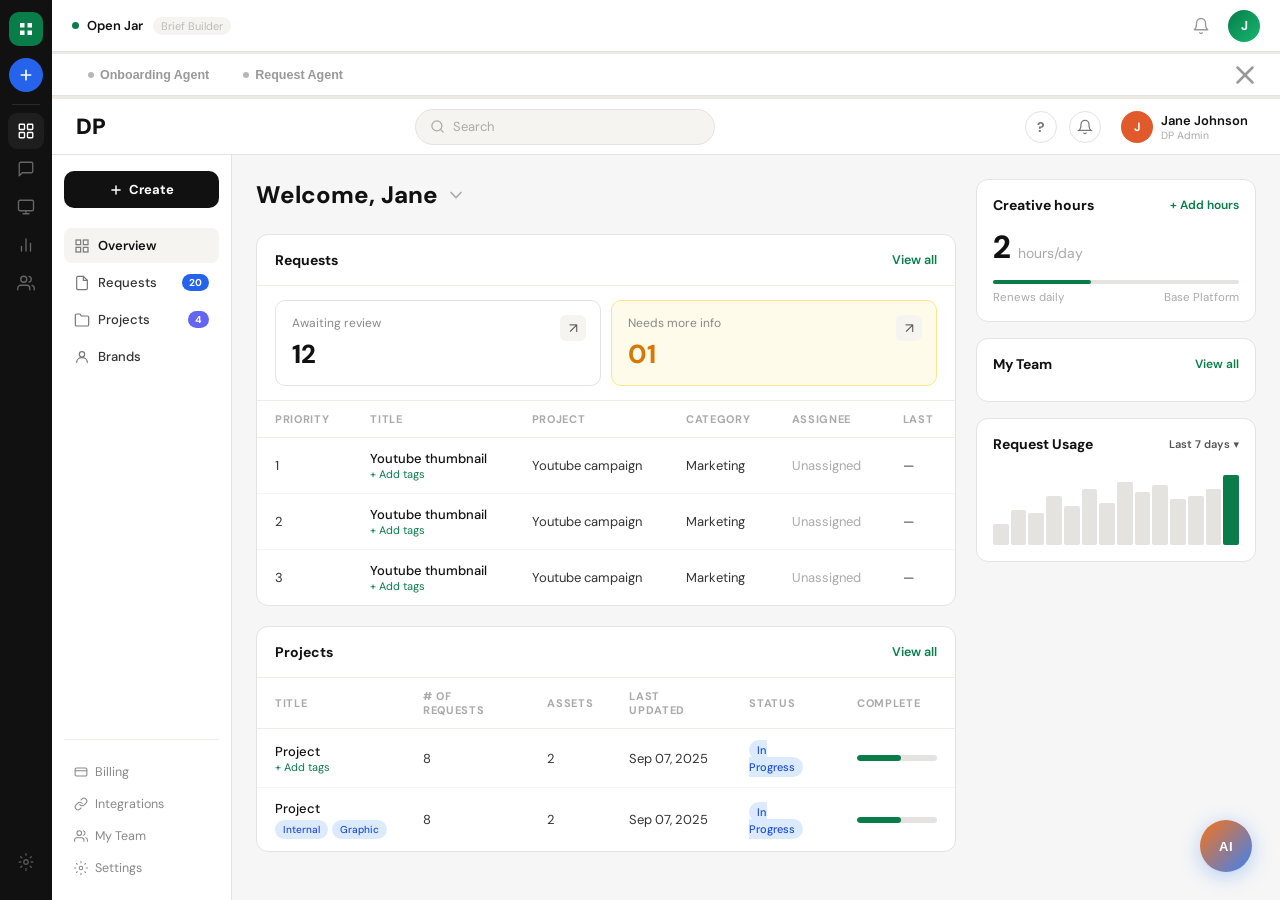
==== index.html @ 0cd96b62 "Initial commit — DP prototype" ====
<!DOCTYPE html>
<!--
  OPEN JAR — BRIEF BUILDER  v13
  MODULES (Ctrl+F "MODULE:"):
    DATA, STATE, SCREENS, WELCOME, CHAT, RECENTS, AI FLOW,
    ROLES, ASSETS, ASSET MODAL + ANNOTATION, REQUESTS, BRIEF, MODAL, UTILS
-->
<html lang="en">
<head>
<meta charset="UTF-8">
<meta name="viewport" content="width=device-width, initial-scale=1.0">
<title>Open Jar — Brief Builder</title>
<link rel="preconnect" href="https://fonts.googleapis.com">
<link href="https://fonts.googleapis.com/css2?family=DM+Sans:opsz,wght@9..40,300;9..40,400;9..40,500;9..40,600;9..40,700;9..40,800&display=swap" rel="stylesheet">
<style>
*,*::before,*::after{box-sizing:border-box;margin:0;padding:0}
html,body{height:100%;overflow:hidden;font-family:'DM Sans',system-ui,sans-serif;background:#F4F3F0}
.app{display:flex;height:100vh;width:100vw;overflow:hidden}

/* SIDENAV */
.sidenav{width:52px;min-width:52px;background:#111;display:flex;flex-direction:column;align-items:center;padding:12px 0;gap:2px;z-index:20;flex-shrink:0}
.sn-logo{width:34px;height:34px;background:#0A7C4A;border-radius:10px;display:flex;align-items:center;justify-content:center;margin-bottom:10px}
.sn-logo svg{width:18px;height:18px;fill:#fff}
.sn-div{width:28px;height:1px;background:#2A2A2A;margin:6px 0}
.sn-btn{width:36px;height:36px;border-radius:9px;display:flex;align-items:center;justify-content:center;cursor:pointer;color:#666;border:none;background:transparent;transition:all .15s}
.sn-btn:hover{background:#222;color:#999}.sn-btn.on{background:#1E1E1E;color:#fff}.sn-btn svg,.sn-set svg{width:18px;height:18px}
.sn-new{width:34px;height:34px;background:#2563EB;border-radius:50%;display:flex;align-items:center;justify-content:center;cursor:pointer;margin-bottom:4px;border:none}
.sn-new:hover{background:#1D4ED8}.sn-new svg{width:16px;height:16px;fill:#fff}
.sn-sp{flex:1}
.sn-set{width:36px;height:36px;border-radius:9px;display:flex;align-items:center;justify-content:center;cursor:pointer;color:#555;border:none;background:transparent;margin-bottom:8px;transition:all .15s}
.sn-set:hover{color:#999}

/* MAIN */
.main{flex:1;display:flex;flex-direction:column;overflow:hidden;min-width:0;height:100vh}
.topbar{height:52px;background:#fff;border-bottom:0.5px solid #E5E3DF;display:flex;align-items:center;justify-content:space-between;padding:0 20px;flex-shrink:0;z-index:15}
.tb-l{display:flex;align-items:center;gap:10px}
.tb-brand{font-size:13px;font-weight:600;color:#111;display:flex;align-items:center;gap:8px}
.tb-dot{width:7px;height:7px;background:#0A7C4A;border-radius:50%}
.tb-tag{font-size:11px;color:#BBB;padding:2px 8px;background:#F5F4F0;border-radius:9999px}
.tb-r{display:flex;align-items:center;gap:10px}
.tb-icon{width:34px;height:34px;border-radius:50%;display:flex;align-items:center;justify-content:center;cursor:pointer;color:#999;border:none;background:transparent;transition:all .15s}
.tb-icon:hover{background:#F5F4F0;color:#555}.tb-icon svg{width:18px;height:18px}
.tb-av{width:32px;height:32px;border-radius:50%;background:linear-gradient(135deg,#0A7C4A,#14B870);display:flex;align-items:center;justify-content:center;font-size:13px;font-weight:700;color:#fff;cursor:pointer}
.progress-bar{height:2px;background:#EDEAE4;flex-shrink:0}
.progress-fill{height:100%;background:#0A7C4A;width:0%;transition:width .5s ease}
.content{flex:1;display:flex;overflow:hidden;position:relative}
.content.mode-welcome .s-welcome{display:flex}.content.mode-welcome .s-chat{display:none}
.content.mode-chat .s-welcome{display:none}.content.mode-chat .s-chat{display:flex;flex:1}

/* WELCOME */
.s-welcome{position:absolute;inset:0;background:#F4F3F0;display:flex;flex-direction:column;align-items:center;justify-content:center;padding:32px;z-index:10;gap:14px}
.w-hero{display:flex;align-items:flex-start;gap:40px;max-width:720px;width:100%}
.w-copy{flex:1;padding-top:4px}
.w-title{font-size:36px;font-weight:800;color:#111;letter-spacing:-.6px;line-height:1.1;margin-bottom:8px}
.w-sub{font-size:14px;color:#999;margin-bottom:18px}
.w-prompt{background:#fff;border:0.5px solid #E5E3DF;border-radius:14px;padding:16px 18px;font-size:13.5px;color:#555;line-height:1.65;box-shadow:0 1px 6px rgba(0,0,0,.06)}
.mascot{width:150px;height:150px;border-radius:24px;background:linear-gradient(145deg,#0A7C4A,#14B870);display:flex;align-items:center;justify-content:center;font-size:72px;box-shadow:0 12px 32px rgba(10,124,74,.22);position:relative;overflow:hidden;flex-shrink:0}
.mascot::after{content:'DP EXPRESS';position:absolute;bottom:10px;left:50%;transform:translateX(-50%);font-size:7.5px;font-weight:800;letter-spacing:.08em;color:rgba(255,255,255,.6);white-space:nowrap}
/* Type popup */
.type-popup{background:#fff;border-radius:18px;box-shadow:0 8px 40px rgba(0,0,0,.12);padding:20px 22px 16px;max-width:700px;width:100%;animation:popUp .3s cubic-bezier(.34,1.56,.64,1)}
.tp-hd{display:flex;align-items:center;margin-bottom:18px;gap:7px;font-size:12.5px;font-weight:500;color:#999}
.tp-hd svg{width:14px;height:14px}
.type-grid{display:grid;grid-template-columns:repeat(4,1fr);gap:14px;margin-bottom:16px}
.type-tile{display:flex;flex-direction:column;align-items:center;gap:8px;cursor:pointer;transition:transform .15s}
.type-tile:hover{transform:translateY(-2px)}.type-tile:hover .tile{border-color:#0A7C4A;box-shadow:0 4px 16px rgba(10,124,74,.15)}
.tile{width:100%;aspect-ratio:1;border-radius:14px;border:1.5px solid #E5E3DF;display:flex;align-items:center;justify-content:center;font-size:28px;background:#F8F7F4;transition:all .15s}
.tile.c{border-color:transparent}.ts{background:linear-gradient(135deg,#6366F1,#8B5CF6)}.tl{background:linear-gradient(135deg,#0A7C4A,#14B870)}.te{background:linear-gradient(135deg,#F59E0B,#EF4444)}.tm{background:#F0EDE8}
.tile-lbl{font-size:12px;font-weight:500;color:#555;text-align:center}
.tp-ft{display:flex;align-items:center;gap:8px;padding-top:4px;border-top:0.5px solid #F0EDE8}
.tp-ft-i{display:flex;align-items:center;gap:6px;font-size:12px;color:#AAA}.tp-ft-i svg{width:14px;height:14px}
.view-all-btn{margin-left:auto;padding:6px 14px;border:0.5px solid #D5D2CC;border-radius:9999px;background:transparent;color:#666;font-size:11.5px;font-weight:500;cursor:pointer;font-family:inherit;transition:all .12s}
.view-all-btn:hover{border-color:#0A7C4A;color:#0A7C4A;background:#EBF5EE}
/* Welcome input bar */
.w-input-bar{max-width:700px;width:100%;background:#fff;border-radius:16px;box-shadow:0 2px 16px rgba(0,0,0,.08),0 0 0 0.5px rgba(0,0,0,.06);padding:12px 14px 10px;animation:popUp .35s .1s both cubic-bezier(.34,1.56,.64,1)}
.w-input-ta{width:100%;border:none;outline:none;font-family:inherit;font-size:14px;color:#111;background:transparent;resize:none;line-height:1.5;min-height:32px;max-height:80px;overflow-y:auto}
.w-input-ta::placeholder{color:#BBB}
.w-input-row{display:flex;align-items:center;gap:8px;margin-top:8px;padding-top:8px;border-top:0.5px solid #F0EDE8}
.w-plus{width:28px;height:28px;border-radius:50%;border:none;background:#F0EDE8;color:#777;font-size:18px;cursor:pointer;display:flex;align-items:center;justify-content:center;transition:background .12s;flex-shrink:0;line-height:1}
.w-plus:hover{background:#E2DFD9}
.w-brand{margin-left:auto;display:flex;align-items:center;gap:4px;padding:4px 10px;border:0.5px solid #E5E3DF;border-radius:9999px;font-size:12px;color:#666;cursor:pointer;transition:all .12s}
.w-brand:hover{border-color:#999;color:#333}.w-brand svg{width:10px;height:10px}
.w-voice{width:28px;height:28px;border-radius:50%;border:none;background:#F0EDE8;color:#888;cursor:pointer;display:flex;align-items:center;justify-content:center;transition:background .12s;flex-shrink:0}
.w-voice:hover{background:#E2DFD9}.w-voice svg{width:14px;height:14px}
.w-send{width:32px;height:32px;border-radius:50%;border:none;background:#111;color:#fff;cursor:pointer;display:flex;align-items:center;justify-content:center;transition:all .15s;flex-shrink:0}
.w-send:hover{background:#333}.w-send.off{background:#D5D2CC;cursor:not-allowed}.w-send svg{width:14px;height:14px;fill:#fff}

/* CHAT SCREEN */
.s-chat{flex:1;display:none;overflow:hidden}
.chat-pane{flex:1;display:flex;flex-direction:column;background:#fff;overflow:hidden;min-width:0;border-right:0.5px solid #E5E3DF}
.msgs{flex:1;overflow-y:auto;padding:18px 20px;display:flex;flex-direction:column;gap:10px}
.msgs::-webkit-scrollbar{width:4px}.msgs::-webkit-scrollbar-thumb{background:#E5E3DF;border-radius:2px}
.chat-ft{border-top:0.5px solid #E5E3DF;padding:11px 16px;display:flex;flex-direction:column;gap:7px;flex-shrink:0;background:#FAFAF8}
.ci-wrap{display:flex;align-items:flex-end;gap:9px}
.ci{flex:1;background:#F5F4F0;border:0.5px solid #E5E3DF;border-radius:12px;padding:10px 14px;font-size:13px;color:#111;min-height:42px;max-height:100px;line-height:1.5;font-family:inherit;resize:none;outline:none;transition:all .15s;overflow-y:auto}
.ci::placeholder{color:#AAA}.ci:focus{background:#fff;border-color:#C8C5BF}.ci.off{pointer-events:none;opacity:.5}
.send-btn{width:38px;height:38px;border-radius:50%;border:none;background:#111;display:flex;align-items:center;justify-content:center;cursor:pointer;flex-shrink:0;transition:all .15s;align-self:flex-end}
.send-btn:hover{background:#333}.send-btn.off{background:#D0CCC7;cursor:not-allowed}.send-btn svg{width:15px;height:15px;fill:#fff}
.chat-hint{font-size:11px;color:#C0BDB8;padding:0 2px}

/* BUBBLES */
.msg{display:flex;align-items:flex-end;gap:9px;max-width:90%;animation:fadeUp .2s ease;flex-shrink:0}
.msg.ai{align-self:flex-start}.msg.user{align-self:flex-end;flex-direction:row-reverse}
.av{width:28px;height:28px;border-radius:50%;display:flex;align-items:center;justify-content:center;font-size:9px;font-weight:700;flex-shrink:0}
.av.ai{background:#0A7C4A;color:#fff}.av.us{background:#111;color:#fff}
.bub{padding:10px 14px;border-radius:18px;font-size:13px;line-height:1.6;white-space:pre-wrap;word-break:break-word}
.msg.ai .bub{background:#fff;border:0.5px solid #E5E3DF;border-bottom-left-radius:3px;color:#111;box-shadow:0 1px 3px rgba(0,0,0,.04)}
.msg.user .bub{background:#111;color:#fff;border-bottom-right-radius:3px}
.tw{display:flex;align-items:flex-end;gap:9px;animation:fadeUp .18s ease}
.dots{display:flex;gap:4px;padding:12px 15px;background:#fff;border:0.5px solid #E5E3DF;border-radius:18px;border-bottom-left-radius:3px}
.dots span{width:5px;height:5px;background:#ccc;border-radius:50%;animation:db 1.1s infinite}
.dots span:nth-child(2){animation-delay:.2s}.dots span:nth-child(3){animation-delay:.4s}

/* RECENT CARDS */
.rc-wrap{align-self:flex-start;margin-left:37px;width:min(440px,95%);display:flex;flex-direction:column;gap:6px;animation:fadeUp .25s ease}
.rc-wrap.used{opacity:.28;pointer-events:none}
.rc-lbl{font-size:9px;font-weight:700;letter-spacing:.1em;text-transform:uppercase;color:#0A7C4A;margin-bottom:2px}
.rc{background:#fff;border:0.5px solid #E5E3DF;border-radius:11px;padding:11px 13px;display:flex;gap:12px;align-items:flex-start;cursor:pointer;transition:all .15s}
.rc:hover{border-color:#999;background:#FAFAF8;transform:translateY(-1px);box-shadow:0 3px 12px rgba(0,0,0,.06)}
.rc.sel{border-color:#0A7C4A;background:#EBF5EE;pointer-events:none;transform:none;box-shadow:none}
.rc-icon{width:34px;height:34px;border-radius:8px;display:flex;align-items:center;justify-content:center;font-size:16px;flex-shrink:0}
.rc-body{flex:1;min-width:0}.rc-title{font-size:13px;font-weight:600;color:#111;margin-bottom:2px;white-space:nowrap;overflow:hidden;text-overflow:ellipsis}
.rc-desc{font-size:11.5px;color:#888;line-height:1.5;display:-webkit-box;-webkit-line-clamp:2;-webkit-box-orient:vertical;overflow:hidden}
.rc-meta{font-size:10px;color:#C5C2BC;margin-top:3px;display:flex;align-items:center;gap:4px}
.rc-dot{width:3px;height:3px;background:#D5D2CC;border-radius:50%}
.rc-or{display:flex;align-items:center;gap:10px;padding:2px 0}
.rc-or-line{flex:1;height:0.5px;background:#E5E3DF}.rc-or-text{font-size:11px;color:#C5C2BC;font-weight:500}

/* OPTION CARDS */
.oc-wrap{align-self:flex-start;margin-left:37px;width:min(420px,95%);display:flex;flex-direction:column;gap:5px;animation:fadeUp .25s ease}
.oc-wrap.used{opacity:.28;pointer-events:none}
.oc-lbl{font-size:9px;font-weight:700;letter-spacing:.1em;text-transform:uppercase;color:#0A7C4A;margin-bottom:2px}
.oc{background:#fff;border:0.5px solid #E5E3DF;border-radius:10px;padding:11px 14px;display:flex;gap:10px;align-items:flex-start;cursor:pointer;transition:all .12s}
.oc:hover{border-color:#999;background:#FAFAF8}.oc:hover .oc-lt{background:#E2DFD9;color:#555}
.oc.sel{border-color:#0A7C4A;background:#EBF5EE;pointer-events:none}.oc.sel .oc-lt{background:#0A7C4A;color:#fff}
.oc-lt{width:20px;height:20px;background:#F0EDE8;border-radius:50%;display:flex;align-items:center;justify-content:center;font-size:10px;font-weight:700;color:#999;flex-shrink:0;transition:all .12s;margin-top:1px}
.oc-tx{font-size:12.5px;color:#333;line-height:1.6;white-space:pre-wrap}
.oc-ex{display:flex;flex-wrap:wrap;gap:5px;padding-top:4px}
.xbtn{padding:5px 12px;border:0.5px solid #D5D2CC;border-radius:9999px;background:transparent;color:#666;font-size:11px;font-weight:500;cursor:pointer;font-family:inherit;transition:all .12s}
.xbtn:hover{border-color:#888;color:#222}

/* INLINE ASSET CARDS */
.ia-wrap{align-self:flex-start;margin-left:37px;width:min(450px,95%);display:flex;flex-direction:column;gap:5px;animation:fadeUp .3s ease}
.ia-lbl{font-size:9px;font-weight:700;letter-spacing:.1em;text-transform:uppercase;color:#0A7C4A;margin-bottom:2px}
.ia-card{background:#fff;border:0.5px solid #E5E3DF;border-radius:11px;padding:10px 12px;display:flex;align-items:center;gap:10px;cursor:pointer;transition:all .12s}
.ia-card:hover{border-color:#0A7C4A;background:#F0FDF7;transform:translateY(-1px);box-shadow:0 3px 10px rgba(10,124,74,.1)}
.ia-card.approved{border-color:#0A7C4A;background:#EBF5EE;pointer-events:none}
.ia-card.rejected{border-color:#EF4444;background:#FFF5F5;opacity:.55;pointer-events:none}
.ia-thumb{width:44px;height:44px;border-radius:8px;flex-shrink:0;display:flex;align-items:center;justify-content:center;font-size:9px;font-weight:700;line-height:1.2;text-align:center;padding:3px;overflow:hidden;position:relative}
.ia-thumb-expand{position:absolute;inset:0;background:rgba(0,0,0,.0);display:flex;align-items:center;justify-content:center;opacity:0;transition:all .15s;border-radius:8px;font-size:14px}
.ia-card:hover .ia-thumb-expand{background:rgba(0,0,0,.3);opacity:1}
.ia-info{flex:1;min-width:0}
.ia-name{font-size:12.5px;font-weight:600;color:#111;white-space:nowrap;overflow:hidden;text-overflow:ellipsis;margin-bottom:2px}
.ia-type{font-size:11px;color:#AAA}
.ia-expand-hint{font-size:10px;color:#0A7C4A;font-weight:500}
.ia-btns{display:flex;gap:5px;flex-shrink:0}
.ia-approve{padding:5px 11px;border-radius:9999px;border:none;background:#0A7C4A;color:#fff;font-size:11px;font-weight:600;cursor:pointer;font-family:inherit;transition:all .12s}
.ia-approve:hover{background:#088A52}
.ia-reject{padding:5px 11px;border-radius:9999px;border:0.5px solid #E5E3DF;background:transparent;color:#888;font-size:11px;cursor:pointer;font-family:inherit;transition:all .12s}
.ia-reject:hover{border-color:#EF4444;color:#EF4444}
.ia-footer{display:flex;gap:8px;padding-top:2px}
.ia-approve-all{flex:1;padding:10px;border-radius:10px;background:#0A7C4A;color:#fff;font-family:inherit;font-size:13px;font-weight:700;border:none;cursor:pointer;transition:all .15s}
.ia-approve-all:hover{background:#088A52;transform:translateY(-1px);box-shadow:0 4px 14px rgba(10,124,74,.22)}
.ia-approve-all.done{background:#14B870;pointer-events:none}
.ia-req-btn{flex:1;padding:10px;border-radius:10px;background:#fff;color:#555;font-family:inherit;font-size:13px;font-weight:500;border:0.5px solid #E5E3DF;cursor:pointer;transition:all .15s}
.ia-req-btn:hover{border-color:#999;color:#111}

/* IN-PROGRESS REQUEST CARDS */
.ip-wrap{align-self:flex-start;margin-left:37px;width:min(460px,95%);display:flex;flex-direction:column;gap:6px;animation:fadeUp .3s ease}
.ip-lbl{font-size:9px;font-weight:700;letter-spacing:.1em;text-transform:uppercase;color:#0A7C4A;margin-bottom:2px}
.ip-card{background:#fff;border:0.5px solid #E5E3DF;border-radius:12px;padding:13px 15px;display:flex;align-items:center;gap:12px;cursor:pointer;transition:all .15s}
.ip-card:hover{border-color:#0A7C4A;background:#F0FDF7;transform:translateY(-1px);box-shadow:0 3px 12px rgba(0,0,0,.07)}
.ip-card.active{border-color:#0A7C4A;background:#EBF5EE}
.ip-icon{width:38px;height:38px;border-radius:9px;display:flex;align-items:center;justify-content:center;font-size:18px;flex-shrink:0}
.ip-info{flex:1;min-width:0}.ip-title{font-size:13px;font-weight:600;color:#111;margin-bottom:2px;white-space:nowrap;overflow:hidden;text-overflow:ellipsis}
.ip-type{font-size:11.5px;color:#AAA}
.ip-badge{font-size:11px;font-weight:600;padding:3px 9px;border-radius:9999px;flex-shrink:0;white-space:nowrap}
.ip-badge.awaiting{background:#FEF3C7;color:#D97706}.ip-badge.revision{background:#EDE9FE;color:#7C3AED}.ip-badge.approved{background:#D1FAE5;color:#059669}
.ip-arrow{font-size:18px;color:#CCC;flex-shrink:0;transition:all .15s}.ip-card:hover .ip-arrow{color:#0A7C4A}
.thread-div{display:flex;align-items:center;gap:10px;padding:4px 0;animation:fadeUp .2s ease}
.td-line{flex:1;height:0.5px;background:#E5E3DF}.td-txt{font-size:11px;color:#AAA;white-space:nowrap;font-weight:500}
.back-btn{align-self:flex-start;margin-left:37px;display:flex;align-items:center;gap:6px;font-size:12px;color:#0A7C4A;font-weight:600;cursor:pointer;padding:5px 12px;border:0.5px solid #0A7C4A;border-radius:9999px;background:#EBF5EE;transition:all .12s;animation:fadeUp .2s ease}
.back-btn:hover{background:#D4EDE0}

/* RIGHT PANEL — BRIEF */
.right-panel{width:296px;min-width:296px;display:flex;flex-direction:column;background:#F7F5F1;overflow:hidden;flex-shrink:0;transition:width .4s,opacity .4s}
.right-panel.hidden{width:0;min-width:0;opacity:0}
.rp-hd{padding:14px 15px 11px;display:flex;align-items:center;justify-content:space-between;border-bottom:0.5px solid #EAE8E3;flex-shrink:0}
.rp-lbl{font-size:9px;font-weight:700;letter-spacing:.12em;text-transform:uppercase;color:#BBB}
.rp-badge{font-size:10px;font-weight:600;padding:3px 9px;border-radius:9999px;background:#EDEAE4;color:#888;transition:all .3s}
.rp-badge.locked{background:#E6F3EC;color:#0A7C4A}.rp-badge.progress{background:#DBEAFE;color:#1D4ED8}.rp-badge.approved{background:#D1FAE5;color:#059669}
.rp-body{flex:1;overflow-y:auto;padding:10px;display:flex;flex-direction:column;gap:8px}
.rp-body::-webkit-scrollbar{width:4px}.rp-body::-webkit-scrollbar-thumb{background:#ddd;border-radius:2px}
.rp-empty{display:flex;flex-direction:column;align-items:center;text-align:center;padding:44px 18px;gap:10px}
.rp-empty-i{font-size:30px;opacity:.28}.rp-empty-t{font-size:11.5px;color:#BBB;line-height:1.6;max-width:180px}
.bsec{background:#fff;border-radius:10px;padding:12px;border:0.5px solid #E5E3DF;animation:fadeUp .3s ease}
.bsect{font-size:8.5px;font-weight:700;letter-spacing:.12em;text-transform:uppercase;color:#BBB;margin-bottom:9px}
.brow{padding:5px 0;border-bottom:0.5px solid #F0EDE8}.brow:last-child{border-bottom:none;padding-bottom:0}
.brl{font-size:8px;font-weight:700;letter-spacing:.06em;text-transform:uppercase;color:#C5C2BC;margin-bottom:2px}
.brv{font-size:11.5px;color:#111;line-height:1.5;white-space:pre-wrap}
.bai{padding:8px 0;border-bottom:0.5px solid #F0EDE8;display:flex;align-items:center;gap:9px}.bai:last-child{border-bottom:none;padding-bottom:0}
.bai-th{width:34px;height:34px;border-radius:7px;flex-shrink:0;overflow:hidden;display:flex;align-items:center;justify-content:center;font-size:9px;font-weight:700;text-align:center;line-height:1.2;padding:2px}
.bai-nm{font-size:11.5px;font-weight:600;color:#111;white-space:nowrap;overflow:hidden;text-overflow:ellipsis}
.bai-tp{font-size:10px;color:#AAA}.bai-dl{width:24px;height:24px;border-radius:50%;background:#F0EDE8;border:none;display:flex;align-items:center;justify-content:center;cursor:pointer;color:#666;flex-shrink:0;font-size:13px}
.bai-dl:hover{background:#E2DFD9}
.bwi{padding:8px 0;display:flex;align-items:center;gap:10px}
.bwi-avs{display:flex}.bwi-av{width:24px;height:24px;border-radius:50%;border:2px solid #fff;margin-left:-6px;font-size:9px;font-weight:700;color:#fff;display:flex;align-items:center;justify-content:center}.bwi-av:first-child{margin-left:0}
.bwi-nm{font-size:12px;font-weight:600;color:#111}.bwi-mt{font-size:10.5px;color:#AAA}
.brief-locked-banner{background:#0A7C4A;color:#fff;padding:11px 12px;border-radius:9px;display:flex;align-items:center;gap:8px;font-size:12px;font-weight:600}
.brief-approved-banner{background:#14B870;color:#fff;padding:11px 12px;border-radius:9px;display:flex;align-items:center;gap:8px;font-size:12px;font-weight:600}

/* ROLES MODAL */
.roles-ov{position:absolute;inset:0;background:rgba(10,10,10,.4);z-index:40;display:none;align-items:center;justify-content:center;padding:24px;backdrop-filter:blur(3px)}
.roles-ov.show{display:flex}
.roles-modal{background:#fff;border-radius:16px;box-shadow:0 16px 48px rgba(0,0,0,.18);width:100%;max-width:500px;overflow:hidden;animation:fadeUp .28s ease}
.rm-hd{padding:18px 20px 14px;display:flex;align-items:center;justify-content:space-between;border-bottom:0.5px solid #F0EDE8}
.rm-title{font-size:15px;font-weight:700;color:#111}
.rm-acts{display:flex;align-items:center;gap:8px}
.rm-ok{padding:8px 20px;border-radius:9999px;background:#111;color:#fff;font-family:inherit;font-size:13px;font-weight:600;border:none;cursor:pointer;transition:all .15s}
.rm-ok:hover{background:#333}
.rm-x{width:28px;height:28px;border-radius:50%;border:none;background:#F0EDE8;color:#666;font-size:14px;cursor:pointer;display:flex;align-items:center;justify-content:center}
.rm-sub{font-size:11.5px;color:#AAA;padding:8px 20px 4px}
.role-row{padding:10px 20px;display:flex;align-items:center;gap:12px;transition:background .12s}.role-row:hover{background:#FAFAF8}
.rn{width:20px;height:20px;border-radius:50%;background:#F0EDE8;display:flex;align-items:center;justify-content:center;font-size:11px;font-weight:600;color:#999;flex-shrink:0}
.rav{width:30px;height:30px;border-radius:50%;display:flex;align-items:center;justify-content:center;font-size:11px;font-weight:700;color:#fff;flex-shrink:0}
.ri{flex:1;min-width:0}.rn2{font-size:13px;font-weight:600;color:#111}
.rm2{font-size:11px;color:#AAA;display:flex;align-items:center;gap:5px;margin-top:1px}
.rm2-dot{width:2px;height:2px;background:#CCC;border-radius:50%}
.rb{padding:3px 9px;border-radius:9999px;font-size:11px;font-weight:600;flex-shrink:0}
.b-you{background:#DBEAFE;color:#1D4ED8}.b-team{background:#EDE9FE;color:#7C3AED}.b-dp{background:#D1FAE5;color:#059669}

/* =====================================================
   ASSET FULLSCREEN MODAL + ANNOTATION
===================================================== */
.asset-fs{position:fixed;inset:0;z-index:200;display:none;background:#0D0D0D;flex-direction:column}
.asset-fs.show{display:flex}
/* Top bar */
.afs-top{height:56px;background:#161616;display:flex;align-items:center;justify-content:space-between;padding:0 20px;flex-shrink:0;border-bottom:1px solid #2A2A2A}
.afs-title{font-size:14px;font-weight:600;color:#fff}
.afs-counter{font-size:12px;color:#888;background:rgba(255,255,255,.08);padding:3px 10px;border-radius:9999px}
.afs-top-btns{display:flex;align-items:center;gap:8px}
.afs-close{width:32px;height:32px;border-radius:50%;border:none;background:rgba(255,255,255,.1);color:#fff;font-size:16px;cursor:pointer;display:flex;align-items:center;justify-content:center;transition:background .12s}
.afs-close:hover{background:rgba(255,255,255,.2)}
/* Body */
.afs-body{flex:1;display:flex;overflow:hidden}
/* Canvas area */
.afs-canvas-area{flex:1;display:flex;align-items:center;justify-content:center;padding:24px;position:relative}
.afs-prev,.afs-next{position:absolute;top:50%;transform:translateY(-50%);width:44px;height:44px;border-radius:50%;background:rgba(255,255,255,.12);border:none;color:#fff;font-size:22px;cursor:pointer;display:flex;align-items:center;justify-content:center;transition:all .15s;z-index:5}
.afs-prev:hover,.afs-next:hover{background:rgba(255,255,255,.22)}
.afs-prev{left:16px}.afs-next{right:16px}
.afs-preview-wrap{position:relative;border-radius:12px;overflow:hidden;box-shadow:0 8px 40px rgba(0,0,0,.5);max-width:680px;max-height:480px;width:100%;height:100%}
.afs-preview-bg{width:100%;height:100%;display:flex;align-items:center;justify-content:center}
.afs-preview-label{font-size:11px;font-weight:700;letter-spacing:.08em;text-transform:uppercase;opacity:.7;text-align:center;line-height:1.2;padding:0 12px}
.afs-preview-name{font-size:22px;font-weight:800;text-align:center;padding:0 16px;line-height:1.2;margin-top:8px}
.afs-annotation-canvas{position:absolute;inset:0;cursor:crosshair;border-radius:12px}
/* Annotation pins */
.afs-pin{position:absolute;width:24px;height:24px;border-radius:50%;display:flex;align-items:center;justify-content:center;font-size:10px;font-weight:700;color:#fff;cursor:pointer;transform:translate(-50%,-50%);transition:transform .15s;z-index:10;box-shadow:0 2px 8px rgba(0,0,0,.4)}
.afs-pin:hover{transform:translate(-50%,-50%) scale(1.2)}
/* Sidebar */
.afs-sidebar{width:280px;min-width:280px;background:#1A1A1A;border-left:1px solid #2A2A2A;display:flex;flex-direction:column;overflow:hidden}
.afs-sidebar-hd{padding:16px 16px 12px;border-bottom:1px solid #2A2A2A;flex-shrink:0}
.afs-sidebar-title{font-size:12px;font-weight:700;color:#888;letter-spacing:.08em;text-transform:uppercase}
.afs-notes{flex:1;overflow-y:auto;padding:12px}
.afs-notes::-webkit-scrollbar{width:3px}.afs-notes::-webkit-scrollbar-thumb{background:#333;border-radius:2px}
.afs-note-empty{padding:24px 12px;text-align:center;font-size:12.5px;color:#555;line-height:1.6}
.afs-note{background:#252525;border-radius:10px;padding:10px 12px;margin-bottom:8px;animation:fadeUp .2s ease}
.afs-note-num{display:flex;align-items:center;gap:7px;margin-bottom:6px}
.afs-note-pin{width:20px;height:20px;border-radius:50%;display:flex;align-items:center;justify-content:center;font-size:9px;font-weight:700;color:#fff;flex-shrink:0}
.afs-note-idx{font-size:11px;font-weight:600;color:#888}
.afs-note-input{width:100%;background:#1A1A1A;border:0.5px solid #333;border-radius:7px;padding:7px 9px;font-size:12px;color:#E5E3DF;font-family:inherit;resize:none;outline:none;min-height:56px;line-height:1.5;transition:border-color .12s}
.afs-note-input:focus{border-color:#0A7C4A}
.afs-note-input::placeholder{color:#555}
.afs-note-del{float:right;margin-left:8px;cursor:pointer;font-size:12px;color:#555;transition:color .12s}
.afs-note-del:hover{color:#EF4444}
/* Annotation toolbar */
.afs-toolbar{padding:12px 16px;border-top:1px solid #2A2A2A;flex-shrink:0;display:flex;flex-direction:column;gap:8px}
.afs-tb-row{display:flex;align-items:center;gap:6px}
.afs-tb-lbl{font-size:10px;color:#666;font-weight:600;letter-spacing:.06em;text-transform:uppercase;width:52px;flex-shrink:0}
.afs-tool-btn{width:30px;height:30px;border-radius:7px;border:none;background:rgba(255,255,255,.06);color:#888;cursor:pointer;display:flex;align-items:center;justify-content:center;transition:all .12s;font-size:14px}
.afs-tool-btn:hover{background:rgba(255,255,255,.12);color:#fff}
.afs-tool-btn.active{background:#0A7C4A;color:#fff}
.afs-color-dot{width:22px;height:22px;border-radius:50%;cursor:pointer;border:2px solid transparent;transition:all .12s;flex-shrink:0}
.afs-color-dot:hover{transform:scale(1.15)}.afs-color-dot.active{border-color:#fff}
.afs-size-slider{flex:1;height:3px;accent-color:#0A7C4A;cursor:pointer}
/* Bottom action bar */
.afs-bottom{height:72px;background:#161616;border-top:1px solid #2A2A2A;display:flex;align-items:center;justify-content:space-between;padding:0 24px;flex-shrink:0}
.afs-bottom-left{display:flex;align-items:center;gap:10px}
.afs-send-notes{padding:9px 18px;border-radius:10px;border:0.5px solid #333;background:transparent;color:#CCC;font-family:inherit;font-size:13px;font-weight:500;cursor:pointer;transition:all .15s}
.afs-send-notes:hover{border-color:#888;color:#fff}
.afs-bottom-right{display:flex;align-items:center;gap:10px}
.afs-reject-btn{padding:11px 24px;border-radius:12px;background:transparent;color:#EF4444;font-family:inherit;font-size:13px;font-weight:600;border:1.5px solid #EF4444;cursor:pointer;transition:all .15s}
.afs-reject-btn:hover{background:#EF4444;color:#fff}
.afs-approve-btn{padding:11px 28px;border-radius:12px;background:#0A7C4A;color:#fff;font-family:inherit;font-size:13px;font-weight:700;border:none;cursor:pointer;transition:all .15s}
.afs-approve-btn:hover{background:#088A52;transform:translateY(-1px);box-shadow:0 4px 16px rgba(10,124,74,.3)}
.afs-approved-state{padding:11px 28px;border-radius:12px;background:#14B870;color:#fff;font-family:inherit;font-size:13px;font-weight:700;border:none;pointer-events:none}

/* TYPE PICKER MODAL */
.modal-back{position:fixed;inset:0;background:rgba(0,0,0,.45);z-index:300;display:flex;align-items:center;justify-content:center;opacity:0;pointer-events:none;transition:opacity .2s}
.modal-back.open{opacity:1;pointer-events:auto}
.modal{background:#fff;border-radius:16px;width:880px;max-width:96vw;height:600px;max-height:92vh;display:flex;flex-direction:column;overflow:hidden;box-shadow:0 24px 72px rgba(0,0,0,.22);transform:translateY(14px) scale(.98);transition:transform .22s,opacity .22s;opacity:0}
.modal-back.open .modal{transform:translateY(0) scale(1);opacity:1}
.m-top{padding:22px 24px 16px;border-bottom:0.5px solid #EDEAE4;flex-shrink:0;display:flex;align-items:center;justify-content:space-between;gap:16px}
.m-title{font-size:17px;font-weight:700;color:#111}
.m-search{flex:1;max-width:240px;height:36px;border:0.5px solid #E5E3DF;border-radius:9px;padding:0 13px;font-size:13px;font-family:inherit;color:#111;outline:none;background:#FAFAF8}
.m-search:focus{border-color:#0A7C4A}
.m-x{width:30px;height:30px;border-radius:50%;border:none;background:#F0EDE8;color:#666;font-size:16px;cursor:pointer;display:flex;align-items:center;justify-content:center}
.m-x:hover{background:#E2DFD9;color:#333}
.m-body{flex:1;display:flex;overflow:hidden}
.m-cats{width:200px;min-width:200px;border-right:0.5px solid #EDEAE4;overflow-y:auto;padding:12px 9px;flex-shrink:0}
.m-cats::-webkit-scrollbar{width:3px}.m-cats::-webkit-scrollbar-thumb{background:#ddd;border-radius:2px}
.cat-item{padding:8px 11px;border-radius:8px;font-size:13px;color:#666;cursor:pointer;transition:all .12s}
.cat-item:hover{background:#F5F4F0;color:#111}.cat-item.on{background:#F0EDE8;color:#111;font-weight:600}
.m-gw{flex:1;overflow-y:auto;padding:16px 18px}
.m-gw::-webkit-scrollbar{width:4px}.m-gw::-webkit-scrollbar-thumb{background:#ddd;border-radius:2px}
.m-grid{display:grid;grid-template-columns:repeat(3,1fr);gap:8px}
.mt-card{border:0.5px solid #E5E3DF;border-radius:10px;padding:12px 14px;display:flex;align-items:center;gap:10px;cursor:pointer;transition:all .12s;background:#fff}
.mt-card:hover{border-color:#999;background:#FAFAF8}.mt-card.sel{border-color:#0A7C4A;background:#EBF5EE}
.mt-card .chk{width:17px;height:17px;border-radius:4px;border:1.5px solid #D0CCC7;flex-shrink:0;display:flex;align-items:center;justify-content:center;transition:all .12s}
.mt-card.sel .chk{background:#0A7C4A;border-color:#0A7C4A;color:#fff}
.chk-tick{font-size:9px;display:none}.mt-card.sel .chk-tick{display:block}
.mt-nm{font-size:12.5px;color:#444;line-height:1.4}.mt-card.sel .mt-nm{color:#111;font-weight:500}
.m-bot{border-top:0.5px solid #EDEAE4;padding:15px 22px;display:flex;align-items:center;justify-content:space-between;flex-shrink:0}
.m-sl-lbl{font-size:12.5px;color:#AAA}.m-sl-lbl span{color:#111;font-weight:600}
.m-conf{padding:10px 26px;border-radius:9999px;font-family:inherit;font-size:13px;font-weight:600;border:none;background:#D5D2CC;color:#fff;cursor:not-allowed;transition:all .15s}
.m-conf.ready{background:#111;cursor:pointer}.m-conf.ready:hover{background:#333}

/* ANIMATIONS */
@keyframes fadeUp{from{opacity:0;transform:translateY(7px)}to{opacity:1;transform:translateY(0)}}
@keyframes popUp{from{opacity:0;transform:scale(.96) translateY(8px)}to{opacity:1;transform:scale(1) translateY(0)}}
@keyframes db{0%,60%,100%{transform:translateY(0);background:#ccc}30%{transform:translateY(-4px);background:#0A7C4A}}

/* ── AGENT TABS ── */
.agent-tabs{display:flex;align-items:center;gap:2px;padding:0 20px;height:42px;background:#fff;border-bottom:0.5px solid #E5E3DF;flex-shrink:0;z-index:14}
.agent-close-btn{margin-left:auto;width:30px;height:30px;border-radius:50%;border:none;background:transparent;cursor:pointer;display:flex;align-items:center;justify-content:center;color:#999;transition:background .12s,color .12s}
.agent-close-btn:hover{background:#F5F4F0;color:#111}
.agent-tab{padding:6px 16px;border-radius:9999px;font-size:12.5px;font-weight:600;cursor:pointer;border:none;background:transparent;color:#999;transition:all .15s;display:flex;align-items:center;gap:6px}
.agent-tab:hover{background:#F5F4F0;color:#555}
.agent-tab.active{background:#111;color:#fff}
.agent-tab-dot{width:6px;height:6px;border-radius:50%;background:currentColor;opacity:.7}
.agent-pane{display:none;flex-direction:column;overflow:hidden}
.agent-pane.active{display:flex;flex:1;flex-direction:column;overflow:hidden;min-height:0}

/* ── ONBOARDING AGENT ── */
.ob-wrap{flex:1;display:flex;flex-direction:column;overflow:hidden;background:#F4F3F0;min-height:0}
/* OB Welcome */
.ob-welcome{flex:1;background:#F4F3F0;display:flex;align-items:center;justify-content:center;padding:40px;gap:40px;overflow:auto;flex-wrap:wrap}
.ob-welcome.hidden{display:none}
.ob-wl-copy{max-width:420px;flex:1;min-width:260px}
.ob-wl-title{font-size:42px;font-weight:800;color:#111;letter-spacing:-.6px;margin-bottom:6px}
.ob-wl-name{font-size:16px;font-weight:400;color:#666;margin-bottom:24px}
.ob-wl-name strong{color:#111}
.ob-wl-bubble{background:#fff;border:0.5px solid #E5E3DF;border-radius:18px 18px 18px 3px;padding:18px 22px;font-size:14px;color:#555;line-height:1.7;box-shadow:0 2px 12px rgba(0,0,0,.06);margin-bottom:28px}
.ob-get-started{padding:14px 40px;border-radius:9999px;background:#111;color:#fff;font-family:inherit;font-size:14px;font-weight:700;border:none;cursor:pointer;transition:all .15s}
.ob-get-started:hover{background:#333}
.ob-mascot{flex-shrink:0;width:200px}
.ob-mascot-img{width:220px;height:220px;border-radius:32px;background:linear-gradient(145deg,#0A7C4A,#14B870);display:flex;align-items:center;justify-content:center;font-size:100px;box-shadow:0 16px 48px rgba(10,124,74,.22);position:relative;overflow:hidden}
.ob-mascot-img::before{content:'';position:absolute;inset:0;background:linear-gradient(145deg,#0A7C4A 0%,#14B870 60%,#52D6A2 100%)}
.ob-mascot-img::after{content:'DESIGN PICKLE EXPRESS';position:absolute;bottom:14px;left:50%;transform:translateX(-50%);font-size:7px;font-weight:800;letter-spacing:.1em;color:rgba(255,255,255,.5);white-space:nowrap}

/* OB Chat area */
.ob-chat{flex:1;display:none;flex-direction:column;overflow:hidden;background:#fff}
.ob-chat.active{display:flex;flex:1;min-height:0}
.ob-msgs{flex:1;overflow-y:auto;padding:18px 20px;display:flex;flex-direction:column;gap:10px}
.ob-msgs::-webkit-scrollbar{width:4px}
.ob-msgs::-webkit-scrollbar-thumb{background:#E5E3DF;border-radius:2px}
.ob-input-bar{border-top:0.5px solid #E5E3DF;padding:11px 16px;background:#FAFAF8;flex-shrink:0;display:flex;flex-direction:column;gap:7px}
.ob-input-row{display:flex;align-items:flex-end;gap:9px}
.ob-input-ta{flex:1;background:#F5F4F0;border:0.5px solid #E5E3DF;border-radius:12px;padding:10px 14px;font-size:13px;color:#111;min-height:42px;max-height:100px;font-family:inherit;resize:none;outline:none;transition:all .15s}
.ob-input-ta::placeholder{color:#AAA}
.ob-input-ta:focus{background:#fff;border-color:#C8C5BF}
.ob-send{width:38px;height:38px;border-radius:50%;border:none;background:#0A7C4A;display:flex;align-items:center;justify-content:center;cursor:pointer;flex-shrink:0;align-self:flex-end;transition:all .15s}
.ob-send:hover{background:#088A52}
.ob-send.off{background:#D0CCC7;cursor:not-allowed}
.ob-send svg{width:15px;height:15px;fill:#fff}

/* OB Step cards (inline in chat) */
.ob-step-card{align-self:flex-start;flex-shrink:0;margin-left:37px;width:min(500px,95%);background:#fff;border:0.5px solid #E5E3DF;border-radius:14px;overflow:hidden;animation:fadeUp .28s ease;box-shadow:0 2px 10px rgba(0,0,0,.05);display:flex;flex-direction:column;max-height:min(680px,82vh)}
.ob-step-card.used{opacity:.3;pointer-events:none}
.ob-sc-body{padding:18px 20px;overflow-y:auto;flex:1;min-height:200px}
.ob-sc-q{font-size:15px;font-weight:700;color:#111;margin-bottom:4px}
.ob-sc-hint{font-size:12px;color:#AAA;margin-bottom:16px;line-height:1.5}
/* Dropdown */
.ob-dropdown-wrap{position:relative}
.ob-dropdown-btn{width:100%;padding:11px 14px;border:0.5px solid #D5D2CC;border-radius:10px;background:#fff;font-family:inherit;font-size:13.5px;color:#111;text-align:left;cursor:pointer;display:flex;align-items:center;justify-content:space-between;transition:border-color .12s}
.ob-dropdown-btn:hover{border-color:#999}
.ob-dropdown-btn.open{border-color:#0A7C4A;border-radius:10px 10px 0 0}
.ob-dropdown-btn svg{width:16px;height:16px;flex-shrink:0;transition:transform .2s}
.ob-dropdown-btn.open svg{transform:rotate(180deg)}
.ob-dropdown-menu{position:absolute;top:100%;left:0;right:0;background:#fff;border:0.5px solid #D5D2CC;border-top:none;border-radius:0 0 10px 10px;overflow:hidden;box-shadow:0 4px 16px rgba(0,0,0,.1);z-index:50}
.ob-dd-item{padding:12px 14px;font-size:13.5px;color:#444;cursor:pointer;display:flex;align-items:center;justify-content:space-between;transition:background .1s}
.ob-dd-item:hover{background:#F5F4F0;color:#111}
.ob-dd-item.sel{color:#111;font-weight:500}
.ob-dd-item .ob-check{width:16px;height:16px;flex-shrink:0;color:#0A7C4A}
/* URL inputs */
.ob-url-row{display:flex;align-items:center;gap:8px;margin-bottom:8px}
.ob-url-input{flex:1;padding:11px 14px;border:0.5px solid #D5D2CC;border-radius:10px;font-family:inherit;font-size:13px;color:#111;outline:none;transition:border-color .12s}
.ob-url-input:focus{border-color:#0A7C4A}
.ob-url-input::placeholder{color:#CCC}
.ob-url-icon-btn{width:34px;height:34px;border-radius:50%;border:0.5px solid #D5D2CC;background:#fff;display:flex;align-items:center;justify-content:center;cursor:pointer;flex-shrink:0;color:#555;font-size:18px;transition:all .12s}
.ob-url-icon-btn:hover{border-color:#999;background:#F5F4F0}
.ob-upload-link{display:flex;align-items:center;gap:6px;font-size:13px;color:#555;cursor:pointer;margin-top:4px;width:fit-content}
.ob-upload-link:hover{color:#111}
.ob-upload-link svg{width:16px;height:16px}
/* Brand preview */
.ob-brand-scan{margin-top:14px;border:0.5px solid #E5E3DF;border-radius:12px;overflow:hidden;animation:fadeUp .25s ease}
.ob-brand-scan-head{background:#F7F5F1;padding:10px 14px;display:flex;align-items:center;gap:8px;border-bottom:0.5px solid #E5E3DF}
.ob-brand-scan-dot{width:8px;height:8px;border-radius:50%;background:#0A7C4A;flex-shrink:0}
.ob-brand-scan-label{font-size:11px;font-weight:700;letter-spacing:.06em;text-transform:uppercase;color:#0A7C4A}
.ob-brand-scan-url{font-size:11px;color:#999;margin-left:auto;white-space:nowrap;overflow:hidden;text-overflow:ellipsis;max-width:160px}
.ob-brand-loading{padding:20px;display:flex;flex-direction:column;align-items:center;gap:10px}
.ob-brand-bar{width:100%;height:4px;background:#EDEAE4;border-radius:2px;overflow:hidden}
.ob-brand-bar-fill{height:100%;background:linear-gradient(90deg,#0A7C4A,#14B870);border-radius:2px;animation:brandScan 1.8s ease-in-out forwards}
@keyframes brandScan{0%{width:0%}60%{width:75%}100%{width:100%}}
.ob-brand-scan-msg{font-size:12px;color:#888}
.ob-brand-result{padding:14px}
.ob-brand-logo-row{display:flex;align-items:center;gap:10px;margin-bottom:14px}
.ob-brand-favicon{width:36px;height:36px;border-radius:8px;background:#F5F4F0;border:0.5px solid #E5E3DF;display:flex;align-items:center;justify-content:center;overflow:hidden;flex-shrink:0}
.ob-brand-favicon img{width:28px;height:28px;object-fit:contain}
.ob-brand-domain{font-size:13px;font-weight:600;color:#111}
.ob-brand-domain-sub{font-size:11px;color:#999}
.ob-brand-section{margin-bottom:12px}
.ob-brand-section-lbl{font-size:9px;font-weight:700;letter-spacing:.1em;text-transform:uppercase;color:#BBB;margin-bottom:6px}
.ob-brand-colors{display:flex;gap:6px;flex-wrap:wrap}
.ob-brand-swatch{width:32px;height:32px;border-radius:8px;border:0.5px solid rgba(0,0,0,.08);cursor:default;position:relative;transition:transform .1s}
.ob-brand-swatch:hover{transform:scale(1.12)}
.ob-brand-swatch-hex{position:absolute;bottom:-18px;left:50%;transform:translateX(-50%);font-size:9px;color:#888;white-space:nowrap;opacity:0;transition:opacity .15s}
.ob-brand-swatch:hover .ob-brand-swatch-hex{opacity:1}
.ob-brand-fonts{display:flex;gap:6px;flex-wrap:wrap}
.ob-brand-font-tag{padding:4px 10px;border-radius:9999px;background:#F0EDE8;border:0.5px solid #E5E3DF;font-size:11px;color:#444}
/* Category pills */
.ob-proj-name{width:100%;padding:11px 14px;border:0.5px solid #D5D2CC;border-radius:10px;font-family:inherit;font-size:13px;color:#111;outline:none;transition:border-color .12s;margin-bottom:14px}
.ob-proj-name:focus{border-color:#0A7C4A}
.ob-proj-name::placeholder{color:#CCC}
.ob-cats-grid{display:flex;flex-wrap:wrap;gap:7px}
.ob-cat-pill{padding:7px 13px;border:0.5px solid #D5D2CC;border-radius:9999px;font-size:12.5px;color:#555;cursor:pointer;transition:all .12s;display:flex;align-items:center;gap:5px;position:relative;user-select:none}
.ob-cat-pill:hover{border-color:#999;color:#111}
.ob-cat-pill.sel{border-color:#111;background:#111;color:#fff}
.ob-cat-pill .ob-pill-count{background:#2563EB;color:#fff;font-size:10px;font-weight:700;width:18px;height:18px;border-radius:50%;display:flex;align-items:center;justify-content:center}
.ob-cat-pill svg{width:12px;height:12px;transition:transform .15s}
.ob-cat-pill.sel svg{transform:rotate(180deg)}
.ob-cat-dropdown{position:absolute;top:calc(100% + 6px);left:0;min-width:200px;background:#fff;border:0.5px solid #D5D2CC;border-radius:12px;box-shadow:0 8px 24px rgba(0,0,0,.1);padding:8px 0;z-index:60;animation:fadeUp .15s ease}
.ob-cat-sub{padding:9px 14px;font-size:13px;color:#444;display:flex;align-items:center;gap:9px;cursor:pointer;transition:background .1s}
.ob-cat-sub:hover{background:#F5F4F0}
.ob-cat-sub input[type="checkbox"]{width:16px;height:16px;accent-color:#0A7C4A;cursor:pointer}
/* Email tags */
.ob-email-wrap{border:0.5px solid #D5D2CC;border-radius:10px;padding:10px 12px;min-height:50px;display:flex;flex-wrap:wrap;gap:6px;align-items:flex-start;cursor:text;transition:border-color .12s;background:#fff}
.ob-email-wrap:focus-within{border-color:#0A7C4A}
.ob-email-tag{padding:4px 10px;border-radius:9999px;background:#F0EDE8;border:0.5px solid #D5D2CC;font-size:12.5px;color:#444;display:flex;align-items:center;gap:5px;white-space:nowrap}
.ob-email-tag.invalid{background:#FFF0F0;border-color:#EF4444;color:#EF4444}
.ob-email-tag-x{cursor:pointer;color:#999;font-size:12px;transition:color .1s}
.ob-email-tag-x:hover{color:#EF4444}
.ob-email-input{border:none;outline:none;font-family:inherit;font-size:13px;color:#111;min-width:140px;background:transparent;flex:1}
.ob-email-input::placeholder{color:#CCC}
.ob-email-error{font-size:11.5px;color:#EF4444;margin-top:5px;display:flex;align-items:center;gap:4px}
.ob-send-invite-btn{float:right;padding:6px 14px;border:0.5px solid #D5D2CC;border-radius:9999px;background:#fff;font-family:inherit;font-size:12px;font-weight:500;color:#555;cursor:pointer;transition:all .12s;margin-top:8px}
.ob-send-invite-btn:hover{border-color:#0A7C4A;color:#0A7C4A}
.ob-pending{margin-top:14px}
.ob-pending-hd{font-size:13px;font-weight:700;color:#111;margin-bottom:3px}
.ob-pending-sub{font-size:11.5px;color:#AAA;margin-bottom:10px}
.ob-invite-row{display:flex;align-items:center;justify-content:space-between;padding:11px 0;border-top:0.5px solid #F0EDE8}
.ob-invite-email{font-size:13px;color:#333}
.ob-invite-cancel{padding:4px 11px;border:0.5px solid #D5D2CC;border-radius:9999px;font-family:inherit;font-size:11px;color:#888;cursor:pointer;background:transparent;transition:all .12s}
.ob-invite-cancel:hover{border-color:#EF4444;color:#EF4444}
/* Integration tiles */
.ob-integ-grid{display:grid;grid-template-columns:repeat(3,1fr);gap:12px}
.ob-integ-tile{border:1.5px solid #E5E3DF;border-radius:14px;padding:20px 16px;display:flex;flex-direction:column;align-items:center;gap:10px;cursor:pointer;transition:all .15s;position:relative;background:#FAFAF8}
.ob-integ-tile:hover{border-color:#999;background:#fff}
.ob-integ-tile.sel{border-color:#111;background:#fff}
.ob-integ-tile.sel .ob-integ-check{opacity:1}
.ob-integ-check{position:absolute;top:10px;right:10px;width:22px;height:22px;border-radius:6px;background:#111;display:flex;align-items:center;justify-content:center;opacity:0;transition:opacity .15s;font-size:11px;color:#fff;font-weight:700}
.ob-integ-icon{width:52px;height:52px;border-radius:12px;display:flex;align-items:center;justify-content:center;font-size:24px}
.ob-integ-name{font-size:13px;font-weight:600;color:#111}
/* Video card */
.ob-video-thumb{width:100%;border-radius:12px;overflow:hidden;position:relative;cursor:pointer;background:#DDD}
.ob-video-thumb img{width:100%;display:block}
.ob-video-placeholder{width:100%;height:220px;background:linear-gradient(135deg,#2A2A2A,#444);display:flex;align-items:center;justify-content:center;border-radius:12px;position:relative}
.ob-play-btn{width:56px;height:56px;border-radius:50%;background:rgba(0,0,0,.7);display:flex;align-items:center;justify-content:center;border:none;cursor:pointer;transition:background .15s}
.ob-play-btn:hover{background:rgba(0,0,0,.85)}
.ob-play-btn::after{content:'';width:0;height:0;border-style:solid;border-width:10px 0 10px 20px;border-color:transparent transparent transparent #FFD700;margin-left:4px}
.ob-video-person{position:absolute;bottom:0;left:0;right:0;height:80%;background:linear-gradient(180deg,transparent,rgba(0,0,0,.3));border-radius:0 0 12px 12px}
/* OB step footer */
.ob-sc-footer{padding:14px 20px;border-top:0.5px solid #F0EDE8;display:flex;gap:8px;background:#FAFAF8}
.ob-back-btn{flex:1;max-width:120px;padding:11px;border-radius:10px;border:0.5px solid #D5D2CC;background:#fff;font-family:inherit;font-size:13px;font-weight:500;color:#555;cursor:pointer;transition:all .15s;display:flex;align-items:center;justify-content:center;gap:5px}
.ob-back-btn:hover{border-color:#999;color:#111}
.ob-next-btn{flex:1;padding:11px;border-radius:10px;background:#111;color:#fff;font-family:inherit;font-size:13px;font-weight:700;border:none;cursor:pointer;transition:all .15s;display:flex;align-items:center;justify-content:center;gap:5px}
.ob-next-btn:hover{background:#333}
.ob-next-btn.off{background:#D5D2CC;cursor:not-allowed}
/* OB progress bar */
.ob-prog{height:2px;background:#EDEAE4;flex-shrink:0}
.ob-prog-fill{height:100%;background:#0A7C4A;transition:width .5s ease}

/* Upload modal */
.upload-modal-back{position:fixed;inset:0;background:rgba(0,0,0,.3);z-index:200;display:none;align-items:center;justify-content:center}
.upload-modal-back.show{display:flex}
.upload-modal{background:#fff;border-radius:20px;width:540px;max-width:94vw;padding:28px;box-shadow:0 16px 48px rgba(0,0,0,.15);animation:fadeUp .25s ease}
.um-hd{display:flex;align-items:center;justify-content:space-between;margin-bottom:20px}
.um-title{font-size:17px;font-weight:700;color:#111}
.um-close{width:30px;height:30px;border-radius:50%;border:none;background:#F0EDE8;color:#666;font-size:15px;cursor:pointer;display:flex;align-items:center;justify-content:center;transition:background .12s}
.um-close:hover{background:#E2DFD9}
.um-drop{border:1.5px dashed #D5D2CC;border-radius:14px;padding:36px 24px;display:flex;flex-direction:column;align-items:center;gap:10px;background:#F9F9F9;cursor:pointer;transition:all .15s;margin-bottom:20px}
.um-drop:hover{border-color:#0A7C4A;background:#EBF5EE}
.um-drop-icon{width:44px;height:44px;border-radius:12px;background:#fff;border:0.5px solid #E5E3DF;display:flex;align-items:center;justify-content:center;box-shadow:0 2px 8px rgba(0,0,0,.06)}
.um-drop-icon svg{width:22px;height:22px;color:#555}
.um-drop-text{font-size:13.5px;color:#555;text-align:center}
.um-drop-text a{color:#0A7C4A;text-decoration:none;font-weight:600}
.um-drop-sub{font-size:12px;color:#AAA}
.um-files-hd{font-size:13px;font-weight:600;color:#444;margin-bottom:8px}
.um-file-row{display:flex;align-items:center;gap:10px;padding:10px 0;border-top:0.5px solid #F0EDE8}
.um-file-icon{width:32px;height:32px;border-radius:7px;background:#F5F4F0;display:flex;align-items:center;justify-content:center;flex-shrink:0}
.um-file-icon svg{width:17px;height:17px;color:#666}
.um-file-inf{flex:1;min-width:0}
.um-file-nm{font-size:13px;font-weight:500;color:#111}
.um-file-sz{font-size:11.5px;color:#AAA}
.um-file-x{width:24px;height:24px;border-radius:50%;border:none;background:#F0EDE8;color:#888;font-size:12px;cursor:pointer;display:flex;align-items:center;justify-content:center;flex-shrink:0}
.um-file-x:hover{background:#E2DFD9;color:#555}
.um-actions{display:flex;gap:10px;justify-content:flex-end;margin-top:20px}
.um-cancel{padding:10px 22px;border-radius:9999px;border:0.5px solid #D5D2CC;background:#fff;font-family:inherit;font-size:13px;font-weight:500;color:#555;cursor:pointer;transition:all .12s}
.um-cancel:hover{border-color:#999;color:#111}
.um-select{padding:10px 22px;border-radius:9999px;border:none;background:#111;color:#fff;font-family:inherit;font-size:13px;font-weight:600;cursor:pointer;transition:all .12s}
.um-select:hover{background:#333}

/* DASHBOARD */
.db-wrap{flex:1;min-height:0;overflow:hidden;display:none;flex-direction:column;background:#F6F6F6;position:relative}
.db-wrap.show{display:flex}
.db-ai-fab{position:absolute;bottom:28px;right:28px;width:52px;height:52px;border-radius:50%;background:linear-gradient(135deg,#F97316,#3B82F6);border:none;cursor:pointer;display:none;align-items:center;justify-content:center;box-shadow:0 4px 20px rgba(59,130,246,0.35);z-index:10;transition:opacity .15s}
.db-ai-fab.visible{display:flex}
.db-ai-fab:hover{opacity:.88}
.db-ai-fab-label{font-size:13px;font-weight:800;color:#fff;letter-spacing:.04em}
.db-topbar{height:56px;background:#fff;border-bottom:0.5px solid #E5E3DF;display:flex;align-items:center;justify-content:space-between;padding:0 24px;flex-shrink:0}
.db-brand{font-size:22px;font-weight:900;color:#111;letter-spacing:-.5px}
.db-search{flex:1;max-width:300px;margin:0 24px;height:36px;background:#F5F4F0;border:0.5px solid #E5E3DF;border-radius:9999px;display:flex;align-items:center;gap:8px;padding:0 14px}
.db-search input{border:none;background:transparent;outline:none;font-family:inherit;font-size:13px;color:#111;flex:1}
.db-search input::placeholder{color:#AAA}
.db-search svg{width:15px;height:15px;color:#AAA;flex-shrink:0}
.db-search-icon{width:16px;height:16px;color:#AAA}
.db-topbar-r{display:flex;align-items:center;gap:12px}
.db-help{width:32px;height:32px;border-radius:50%;border:0.5px solid #E5E3DF;display:flex;align-items:center;justify-content:center;cursor:pointer;color:#777;font-size:14px;font-weight:700}
.db-notif{width:32px;height:32px;border-radius:50%;border:0.5px solid #E5E3DF;display:flex;align-items:center;justify-content:center;cursor:pointer;color:#777}
.db-notif svg{width:16px;height:16px}
.db-user{display:flex;align-items:center;gap:8px;cursor:pointer;padding:4px 8px;border-radius:8px;transition:background .12s}
.db-user:hover{background:#F5F4F0}
.db-user-av{width:32px;height:32px;border-radius:50%;background:#E05A2B;display:flex;align-items:center;justify-content:center;font-size:12px;font-weight:700;color:#fff;overflow:hidden}
.db-user-info{display:flex;flex-direction:column;min-width:0}
.db-user-name{font-size:13px;font-weight:600;color:#111;white-space:nowrap}
.db-user-role{font-size:10.5px;color:#AAA}
.db-body{flex:1;display:flex;overflow:hidden}
.db-sidebar{width:180px;min-width:180px;background:#fff;border-right:0.5px solid #E5E3DF;display:flex;flex-direction:column;padding:16px 12px;overflow-y:auto;flex-shrink:0}
.db-create-btn{width:100%;padding:10px;border-radius:10px;background:#111;color:#fff;font-family:inherit;font-size:13px;font-weight:700;border:none;cursor:pointer;display:flex;align-items:center;justify-content:center;gap:6px;margin-bottom:20px;transition:background .12s}
.db-create-btn:hover{background:#333}
.db-create-btn svg{width:14px;height:14px}
.db-nav-item{display:flex;align-items:center;justify-content:space-between;padding:9px 10px;border-radius:8px;cursor:pointer;transition:background .12s;margin-bottom:2px}
.db-nav-item:hover{background:#F5F4F0}
.db-nav-item.active{background:#F5F4F0}
.db-nav-left{display:flex;align-items:center;gap:8px;font-size:13px;color:#333;font-weight:500}
.db-nav-left svg{width:16px;height:16px;color:#777}
.db-nav-left.active{color:#111;font-weight:600}
.db-badge{padding:2px 7px;border-radius:9999px;background:#2563EB;color:#fff;font-size:10px;font-weight:700}
.db-sidebar-footer{margin-top:auto;padding-top:16px;border-top:0.5px solid #F0EDE8}
.db-sidebar-link{padding:8px 10px;font-size:12.5px;color:#888;cursor:pointer;border-radius:7px;transition:background .12s;display:flex;align-items:center;gap:7px}
.db-sidebar-link:hover{background:#F5F4F0;color:#555}
.db-sidebar-link svg{width:14px;height:14px}
.db-main{flex:1;overflow-y:auto;padding:24px;display:flex;gap:20px;min-width:0}
.db-main::-webkit-scrollbar{width:5px}
.db-main::-webkit-scrollbar-thumb{background:#ddd;border-radius:3px}
.db-center{flex:1;min-width:0;display:flex;flex-direction:column;gap:20px}
.db-page-title{font-size:24px;font-weight:800;color:#111;display:flex;align-items:center;gap:8px;margin-bottom:4px}
.db-page-title svg{width:20px;height:20px;color:#AAA}
.db-card{background:#fff;border-radius:12px;border:0.5px solid #E5E3DF;overflow:hidden}
.db-card-hd{padding:16px 18px;display:flex;align-items:center;justify-content:space-between;border-bottom:0.5px solid #F0EDE8}
.db-card-title{font-size:14px;font-weight:700;color:#111}
.db-view-all{font-size:12.5px;color:#0A7C4A;font-weight:600;cursor:pointer}
.db-status-row{display:flex;gap:10px;padding:14px 18px;border-bottom:0.5px solid #F0EDE8}
.db-stat-card{flex:1;border:0.5px solid #E5E3DF;border-radius:10px;padding:14px 16px;position:relative;cursor:pointer}
.db-stat-card.warn{border-color:#FDE68A;background:#FFFBEB}
.db-stat-n{font-size:12px;color:#888;margin-bottom:6px}
.db-stat-v{font-size:26px;font-weight:800;color:#111}
.db-stat-card.warn .db-stat-v{color:#D97706}
.db-stat-arr{position:absolute;top:14px;right:14px;width:26px;height:26px;border-radius:6px;background:#F5F4F0;display:flex;align-items:center;justify-content:center;font-size:14px;color:#555}
.db-table{width:100%;border-collapse:collapse}
.db-table th{font-size:11px;font-weight:700;color:#AAA;letter-spacing:.06em;text-transform:uppercase;padding:11px 18px;text-align:left;border-bottom:0.5px solid #F0EDE8}
.db-table td{padding:12px 18px;font-size:13px;color:#333;border-bottom:0.5px solid #F7F5F1;vertical-align:middle}
.db-table tr:last-child td{border-bottom:none}
.db-table tr:hover td{background:#FAFAF8}
.db-req-thumb{width:36px;height:36px;border-radius:8px;overflow:hidden;flex-shrink:0}
.db-req-name{font-size:13px;font-weight:500;color:#111}
.db-req-tag{font-size:11px;color:#0A7C4A;cursor:pointer}
.db-tag{font-size:11px;padding:3px 8px;border-radius:9999px;font-weight:500}
.db-tag.in-progress{background:#DBEAFE;color:#1D4ED8}
.db-tag.awaiting{background:#FEF3C7;color:#D97706}
.db-progress-bar{width:80px;height:6px;background:#E5E3DF;border-radius:3px;overflow:hidden}
.db-progress-fill{height:100%;background:#0A7C4A;border-radius:3px}
.db-right{width:280px;min-width:280px;display:flex;flex-direction:column;gap:16px;flex-shrink:0}
.db-right-card{background:#fff;border:0.5px solid #E5E3DF;border-radius:12px;padding:16px}
.db-rc-hd{display:flex;align-items:center;justify-content:space-between;margin-bottom:12px}
.db-rc-title{font-size:14px;font-weight:700;color:#111}
.db-rc-action{font-size:12px;color:#0A7C4A;font-weight:600;cursor:pointer}
.db-hours-num{font-size:32px;font-weight:800;color:#111;margin-bottom:2px}
.db-hours-sub{font-size:12px;color:#AAA}
.db-hours-bar{height:4px;background:#E5E3DF;border-radius:2px;margin:12px 0 6px}
.db-hours-fill{height:100%;background:#0A7C4A;border-radius:2px;width:40%}
.db-team-row{display:flex;align-items:center;justify-content:space-between;padding:8px 0;border-top:0.5px solid #F0EDE8}
.db-team-row:first-child{border-top:none}
.db-team-av{width:30px;height:30px;border-radius:50%;background:#F0EDE8;display:flex;align-items:center;justify-content:center;font-size:11px;font-weight:700;color:#777;flex-shrink:0}
.db-team-inf{flex:1;margin-left:8px;min-width:0}
.db-team-email{font-size:12px;color:#555;white-space:nowrap;overflow:hidden;text-overflow:ellipsis}
.db-team-status{font-size:10.5px;color:#AAA}
.db-resend{padding:4px 10px;border:0.5px solid #D5D2CC;border-radius:9999px;font-size:11px;color:#555;cursor:pointer;background:transparent;font-family:inherit;transition:all .12s;flex-shrink:0}
.db-resend:hover{border-color:#0A7C4A;color:#0A7C4A}
.db-chart-area{height:80px;display:flex;align-items:flex-end;gap:2px;padding-top:8px}
.db-chart-bar{flex:1;background:#E5E3DF;border-radius:2px;transition:background .12s;cursor:pointer;min-width:3px}
.db-chart-bar:hover{background:#0A7C4A}
.db-chart-bar.today{background:#0A7C4A}
.db-chart-line{position:relative;height:80px;width:100%;overflow:hidden}
.db-ai-bar{position:fixed;bottom:24px;right:24px;background:#fff;border:0.5px solid #E5E3DF;border-radius:16px;padding:12px 16px;box-shadow:0 4px 16px rgba(0,0,0,.1);display:flex;align-items:center;gap:10px;width:280px;cursor:pointer;transition:all .15s;z-index:50}
.db-ai-bar:hover{box-shadow:0 6px 24px rgba(0,0,0,.15)}
.db-ai-bar input{flex:1;border:none;outline:none;font-family:inherit;font-size:13px;color:#111}
.db-ai-bar input::placeholder{color:#CCC}
.db-ai-icon{width:28px;height:28px;border-radius:50%;background:linear-gradient(135deg,#2563EB,#7C3AED);display:flex;align-items:center;justify-content:center;font-size:11px;font-weight:700;color:#fff;flex-shrink:0}
</style>
</head>
<body>
<div class="app">
<nav class="sidenav">
  <div class="sn-logo"><svg viewBox="0 0 24 24"><path d="M4 4h6v6H4zM14 4h6v6h-6zM4 14h6v6H4zM14 14h6v6h-6z"/></svg></div>
  <button class="sn-new" onclick="switchTab('request')"><svg viewBox="0 0 24 24"><path d="M12 5v14M5 12h14" stroke="#fff" stroke-width="2.5" stroke-linecap="round"/></svg></button>
  <div class="sn-div"></div>
  <button class="sn-btn on" onclick="showDashboard()"><svg viewBox="0 0 24 24" fill="none" stroke="currentColor" stroke-width="1.8" stroke-linecap="round" stroke-linejoin="round"><rect x="3" y="3" width="7" height="7" rx="1"/><rect x="14" y="3" width="7" height="7" rx="1"/><rect x="3" y="14" width="7" height="7" rx="1"/><rect x="14" y="14" width="7" height="7" rx="1"/></svg></button>
  <button class="sn-btn"><svg viewBox="0 0 24 24" fill="none" stroke="currentColor" stroke-width="1.8" stroke-linecap="round" stroke-linejoin="round"><path d="M21 15a2 2 0 0 1-2 2H7l-4 4V5a2 2 0 0 1 2-2h14a2 2 0 0 1 2 2z"/></svg></button>
  <button class="sn-btn"><svg viewBox="0 0 24 24" fill="none" stroke="currentColor" stroke-width="1.8" stroke-linecap="round" stroke-linejoin="round"><rect x="2" y="3" width="20" height="14" rx="2"/><path d="M8 21h8M12 17v4"/></svg></button>
  <button class="sn-btn"><svg viewBox="0 0 24 24" fill="none" stroke="currentColor" stroke-width="1.8" stroke-linecap="round" stroke-linejoin="round"><line x1="18" y1="20" x2="18" y2="10"/><line x1="12" y1="20" x2="12" y2="4"/><line x1="6" y1="20" x2="6" y2="14"/></svg></button>
  <button class="sn-btn"><svg viewBox="0 0 24 24" fill="none" stroke="currentColor" stroke-width="1.8" stroke-linecap="round" stroke-linejoin="round"><path d="M17 21v-2a4 4 0 0 0-4-4H5a4 4 0 0 0-4 4v2"/><circle cx="9" cy="7" r="4"/><path d="M23 21v-2a4 4 0 0 0-3-3.87M16 3.13a4 4 0 0 1 0 7.75"/></svg></button>
  <div class="sn-sp"></div>
  <button class="sn-set"><svg viewBox="0 0 24 24" fill="none" stroke="currentColor" stroke-width="1.8" stroke-linecap="round" stroke-linejoin="round"><circle cx="12" cy="12" r="3"/><path d="M19.07 4.93l-1.41 1.41M19.07 19.07l-1.41-1.41M4.93 4.93l1.41 1.41M4.93 19.07l1.41-1.41M21 12h-2M5 12H3M12 3V1M12 23v-2"/></svg></button>
</nav>
<div class="main">
  <div class="topbar">
    <div class="tb-l"><div class="tb-brand"><div class="tb-dot"></div>Open Jar</div><span class="tb-tag" id="tb-tag">Brief Builder</span></div>
    <div class="tb-r">
      <button class="tb-icon"><svg viewBox="0 0 24 24" fill="none" stroke="currentColor" stroke-width="1.8" stroke-linecap="round" stroke-linejoin="round"><path d="M18 8A6 6 0 0 0 6 8c0 7-3 9-3 9h18s-3-2-3-9"/><path d="M13.73 21a2 2 0 0 1-3.46 0"/></svg></button>
      <div class="tb-av">J</div>
    </div>
  </div>
  <div class="progress-bar"><div class="progress-fill" id="pf"></div></div>
  <!-- AGENT TABS -->
  <div class="agent-tabs">
    <button class="agent-tab active" id="tab-onboarding" onclick="switchTab('onboarding')"><span class="agent-tab-dot"></span>Onboarding Agent</button>
    <button class="agent-tab" id="tab-request" onclick="switchTab('request')"><span class="agent-tab-dot"></span>Request Agent</button>
    <button class="agent-close-btn" onclick="showDashboard()" title="Close"><svg viewBox="0 0 24 24" fill="none" stroke="currentColor" stroke-width="2" stroke-linecap="round"><line x1="18" y1="6" x2="6" y2="18"/><line x1="6" y1="6" x2="18" y2="18"/></svg></button>
  </div>
  <!-- AGENTS AREA — position:relative so panes can use position:absolute;inset:0 -->
  <div id="agents-area" style="position:relative;flex:1;overflow:hidden">

    <!-- REQUEST AGENT PANE — same pattern as .content which works -->
    <div id="pane-request" style="position:absolute;inset:0;display:none;overflow:hidden">
      <div class="content mode-welcome" id="content">

    <!-- WELCOME SCREEN -->
    <div class="s-welcome" id="s-welcome">
      <div class="w-hero">
        <div class="w-copy">
          <div class="w-title">Welcome, Jane 👋</div>
          <div class="w-sub" style="font-size:15px;color:#666;margin-bottom:22px">I am <strong style="color:#111">John Pickle</strong>, your brief building agent</div>
          <div class="w-prompt">To get started choose a request type below — or describe what you need in the box.</div>
        </div>
        <div class="mascot">🥒</div>
      </div>
      <div class="type-popup">
        <div class="tp-hd"><svg viewBox="0 0 24 24" fill="none" stroke="currentColor" stroke-width="2" stroke-linecap="round" stroke-linejoin="round"><path d="M10 13a5 5 0 0 0 7.54.54l3-3a5 5 0 0 0-7.07-7.07l-1.72 1.71"/><path d="M14 11a5 5 0 0 0-7.54-.54l-3 3a5 5 0 0 0 7.07 7.07l1.71-1.71"/></svg>Create</div>
        <div class="type-grid">
          <div class="type-tile" onclick="pickType('social','Social Media Ads')"><div class="tile c ts"><span style="font-size:28px">📱</span></div><div class="tile-lbl">Social Ads</div></div>
          <div class="type-tile" onclick="pickType('logo','Logo & Brand Identity')"><div class="tile c tl"><span style="font-size:28px">🎨</span></div><div class="tile-lbl">Logo</div></div>
          <div class="type-tile" onclick="pickType('email','Email Design')"><div class="tile c te"><span style="font-size:28px">📧</span></div><div class="tile-lbl">Email</div></div>
          <div class="type-tile" onclick="openModal()"><div class="tile tm"><svg width="28" height="28" viewBox="0 0 24 24" fill="none" stroke="#AAA" stroke-width="1.8" stroke-linecap="round"><circle cx="12" cy="12" r="1"/><circle cx="19" cy="12" r="1"/><circle cx="5" cy="12" r="1"/></svg></div><div class="tile-lbl">More</div></div>
        </div>
        <div class="tp-ft"><div class="tp-ft-i"><svg viewBox="0 0 24 24" fill="none" stroke="currentColor" stroke-width="1.8" stroke-linecap="round" stroke-linejoin="round"><line x1="8" y1="6" x2="21" y2="6"/><line x1="8" y1="12" x2="21" y2="12"/><line x1="8" y1="18" x2="21" y2="18"/><line x1="3" y1="6" x2="3.01" y2="6"/><line x1="3" y1="12" x2="3.01" y2="12"/><line x1="3" y1="18" x2="3.01" y2="18"/></svg>Ratio</div><button class="view-all-btn" onclick="openModal()">View all request types →</button></div>
      </div>
      <!-- Welcome input bar -->
      <div class="w-input-bar">
        <textarea class="w-input-ta" id="w-input" placeholder="Describe what you want to request" rows="1" oninput="wResize(this);wCheck()" onkeydown="wKey(event)"></textarea>
        <div class="w-input-row">
          <button class="w-plus" title="Attach">+</button>
          <div class="w-brand">Nike.com <svg width="10" height="10" viewBox="0 0 24 24" fill="none" stroke="currentColor" stroke-width="2.5" stroke-linecap="round"><polyline points="6 9 12 15 18 9"/></svg></div>
          <button class="w-voice"><svg viewBox="0 0 24 24" fill="none" stroke="currentColor" stroke-width="2" stroke-linecap="round" stroke-linejoin="round"><path d="M12 1a3 3 0 0 0-3 3v8a3 3 0 0 0 6 0V4a3 3 0 0 0-3-3z"/><path d="M19 10v2a7 7 0 0 1-14 0v-2"/><line x1="12" y1="19" x2="12" y2="23"/><line x1="8" y1="23" x2="16" y2="23"/></svg></button>
          <button class="w-send off" id="w-send" onclick="submitWelcome()"><svg viewBox="0 0 24 24"><path d="M22 2L11 13"/><path d="M22 2L15 22 11 13 2 9l20-7z"/></svg></button>
        </div>
      </div>
    </div>

    <!-- CHAT SCREEN -->
    <div class="s-chat" id="s-chat">
      <div class="chat-pane">
        <div class="msgs" id="msgs"></div>
        <div class="chat-ft">
          <div class="ci-wrap">
            <textarea class="ci off" id="fi" placeholder="Describe what you want to create…" rows="1" oninput="autoResize(this);checkSend()" onkeydown="handleKey(event)"></textarea>
            <button class="send-btn off" id="nb" onclick="sendMessage()"><svg viewBox="0 0 24 24"><path d="M22 2L11 13"/><path d="M22 2L15 22 11 13 2 9l20-7z"/></svg></button>
          </div>
          <div class="chat-hint" id="hint">↑ Choose a request type to get started</div>
        </div>
      </div>
      <div class="right-panel hidden" id="right-panel">
        <div class="rp-hd" style="flex-wrap:wrap;gap:4px"><span class="rp-lbl">Brief</span><a id="rp-view-req" href="#" onclick="return false;" style="display:none;font-size:10.5px;font-weight:600;color:#0A7C4A;text-decoration:underline;text-underline-offset:2px;margin-left:auto;margin-right:6px">View Request</a><span class="rp-badge" id="rp-badge">Building...</span></div>
        <div class="rp-body" id="rp-body">
          <div class="rp-empty"><div class="rp-empty-i">📋</div><div class="rp-empty-t">Your brief builds here as you go.</div></div>
        </div>
      </div>
      <!-- Roles modal overlay -->
      <div class="roles-ov" id="roles-ov">
        <div class="roles-modal">
          <div class="rm-hd"><span class="rm-title">Workflows</span><div class="rm-acts"><button class="rm-ok" onclick="confirmRoles()">Looks good</button><button class="rm-x" onclick="document.getElementById('roles-ov').classList.remove('show')">✕</button></div></div>
          <div class="rm-sub">Auto routed</div>
          <div id="roles-list"></div>
          <div style="height:10px"></div>
        </div>
      </div>
    </div><!-- /s-chat -->

  </div><!-- /content -->
</div><!-- /pane-request -->

    <!-- ONBOARDING AGENT PANE -->
    <div id="pane-onboarding" style="position:absolute;inset:0;display:flex;flex-direction:column;overflow:hidden;background:#F4F3F0">
      <!-- Progress bar -->
      <div style="height:3px;background:#EDEAE4;flex-shrink:0"><div id="ob-pf" style="height:100%;background:#0A7C4A;width:0%;transition:width .5s ease"></div></div>
      <!-- Welcome screen -->
      <div id="ob-welcome" style="flex:1;display:flex;align-items:center;justify-content:center;padding:48px 60px;gap:60px;overflow:auto;background:#F4F3F0">
        <div style="flex:1;min-width:260px;max-width:420px">
          <div style="font-size:40px;font-weight:800;color:#111;letter-spacing:-.5px;margin-bottom:6px">Welcome, Jane</div>
          <div style="font-size:15px;color:#666;margin-bottom:22px">I am <strong style="color:#111">Sarah Pickle</strong> your onboarding agent.</div>
          <div style="background:#fff;border:0.5px solid #E5E3DF;border-radius:14px 14px 14px 3px;padding:18px 22px;font-size:14px;color:#555;line-height:1.7;box-shadow:0 2px 12px rgba(0,0,0,.06);margin-bottom:28px">
            I'm here to help you set up your account smoothly and efficiently. Let's make sure everything is in place for you to get started!
          </div>
          <button onclick="obStart()" style="padding:14px 40px;border-radius:9999px;background:#111;color:#fff;font-family:inherit;font-size:14px;font-weight:700;border:none;cursor:pointer">Get Started</button>
        </div>
        <div style="flex-shrink:0">
          <div style="width:200px;height:200px;border-radius:28px;background:linear-gradient(145deg,#0A7C4A,#14B870);display:flex;align-items:center;justify-content:center;font-size:80px;box-shadow:0 14px 40px rgba(10,124,74,.25);position:relative;overflow:hidden">
            🥒
            <div style="position:absolute;bottom:12px;left:50%;transform:translateX(-50%);font-size:7px;font-weight:800;letter-spacing:.1em;color:rgba(255,255,255,.5);white-space:nowrap">DESIGN PICKLE EXPRESS</div>
          </div>
        </div>
      </div>
      <!-- Chat area (shown after Get Started) -->
      <div id="ob-chat" style="display:none;flex-direction:column;flex:1;overflow:hidden;background:#fff">
        <div id="ob-msgs" style="flex:1;overflow-y:auto;padding:18px 20px;display:flex;flex-direction:column;gap:10px"></div>
        <div style="border-top:0.5px solid #E5E3DF;padding:11px 16px;background:#FAFAF8;flex-shrink:0">
          <div style="display:flex;align-items:flex-end;gap:9px">
            <textarea id="ob-fi" placeholder="Type a message..." rows="1" style="flex:1;background:#F5F4F0;border:0.5px solid #E5E3DF;border-radius:12px;padding:10px 14px;font-size:13px;color:#111;min-height:42px;max-height:100px;font-family:inherit;resize:none;outline:none" oninput="this.style.height=&#39;auto&#39;;this.style.height=Math.min(this.scrollHeight,100)+&#39;px&#39;"></textarea>
            <button class="ob-send off" id="ob-nb" onclick="obSend()" style="width:38px;height:38px;border-radius:50%;border:none;background:#0A7C4A;display:flex;align-items:center;justify-content:center;cursor:pointer;align-self:flex-end"><svg width="15" height="15" viewBox="0 0 24 24" fill="#fff"><path d="M22 2L11 13"/><path d="M22 2L15 22 11 13 2 9l20-7z"/></svg></button>
          </div>
          <div id="ob-hint" style="font-size:11px;color:#C0BDB8;padding:4px 2px 0">Complete each step to continue</div>
        </div>
      </div>
      <!-- Dashboard (shown after onboarding completes) -->
      <div id="db-wrap" class="db-wrap">
        <div class="db-topbar">
          <div class="db-brand">DP</div>
          <div class="db-search"><svg class="db-search-icon" viewBox="0 0 24 24" fill="none" stroke="currentColor" stroke-width="2" stroke-linecap="round"><circle cx="11" cy="11" r="8"/><line x1="21" y1="21" x2="16.65" y2="16.65"/></svg><input placeholder="Search"></div>
          <div class="db-topbar-r">
            <div class="db-help">?</div>
            <div class="db-notif"><svg viewBox="0 0 24 24" fill="none" stroke="currentColor" stroke-width="1.8" stroke-linecap="round"><path d="M18 8A6 6 0 0 0 6 8c0 7-3 9-3 9h18s-3-2-3-9"/><path d="M13.73 21a2 2 0 0 1-3.46 0"/></svg></div>
            <div class="db-user">
              <div class="db-user-av">J</div>
              <div class="db-user-info"><div class="db-user-name">Jane Johnson</div><div class="db-user-role">DP Admin</div></div>
            </div>
          </div>
        </div>
        <div class="db-body">
          <div class="db-sidebar">
            <button class="db-create-btn" onclick="switchTab('request')"><svg viewBox="0 0 24 24" fill="none" stroke="currentColor" stroke-width="2.5" stroke-linecap="round"><line x1="12" y1="5" x2="12" y2="19"/><line x1="5" y1="12" x2="19" y2="12"/></svg> Create</button>
            <div class="db-nav-item active"><div class="db-nav-left active"><svg viewBox="0 0 24 24" fill="none" stroke="currentColor" stroke-width="1.8" stroke-linecap="round"><rect x="3" y="3" width="7" height="7"/><rect x="14" y="3" width="7" height="7"/><rect x="3" y="14" width="7" height="7"/><rect x="14" y="14" width="7" height="7"/></svg>Overview</div></div>
            <div class="db-nav-item"><div class="db-nav-left"><svg viewBox="0 0 24 24" fill="none" stroke="currentColor" stroke-width="1.8" stroke-linecap="round"><path d="M14 2H6a2 2 0 0 0-2 2v16a2 2 0 0 0 2 2h12a2 2 0 0 0 2-2V8z"/><polyline points="14 2 14 8 20 8"/></svg>Requests</div><span class="db-badge">20</span></div>
            <div class="db-nav-item"><div class="db-nav-left"><svg viewBox="0 0 24 24" fill="none" stroke="currentColor" stroke-width="1.8" stroke-linecap="round"><path d="M22 19a2 2 0 0 1-2 2H4a2 2 0 0 1-2-2V5a2 2 0 0 1 2-2h5l2 3h9a2 2 0 0 1 2 2z"/></svg>Projects</div><span class="db-badge" style="background:#6366F1">4</span></div>
            <div class="db-nav-item"><div class="db-nav-left"><svg viewBox="0 0 24 24" fill="none" stroke="currentColor" stroke-width="1.8" stroke-linecap="round"><circle cx="12" cy="8" r="4"/><path d="M4 20c0-4 3.6-7 8-7s8 3 8 7"/></svg>Brands</div></div>
            <div class="db-sidebar-footer">
              <div class="db-sidebar-link"><svg viewBox="0 0 24 24" fill="none" stroke="currentColor" stroke-width="1.8" stroke-linecap="round"><rect x="2" y="5" width="20" height="14" rx="2"/><line x1="2" y1="10" x2="22" y2="10"/></svg>Billing</div>
              <div class="db-sidebar-link"><svg viewBox="0 0 24 24" fill="none" stroke="currentColor" stroke-width="1.8" stroke-linecap="round"><path d="M10 13a5 5 0 0 0 7.54.54l3-3a5 5 0 0 0-7.07-7.07l-1.72 1.71"/><path d="M14 11a5 5 0 0 0-7.54-.54l-3 3a5 5 0 0 0 7.07 7.07l1.71-1.71"/></svg>Integrations</div>
              <div class="db-sidebar-link"><svg viewBox="0 0 24 24" fill="none" stroke="currentColor" stroke-width="1.8" stroke-linecap="round"><path d="M17 21v-2a4 4 0 0 0-4-4H5a4 4 0 0 0-4 4v2"/><circle cx="9" cy="7" r="4"/><path d="M23 21v-2a4 4 0 0 0-3-3.87"/><path d="M16 3.13a4 4 0 0 1 0 7.75"/></svg>My Team</div>
              <div class="db-sidebar-link"><svg viewBox="0 0 24 24" fill="none" stroke="currentColor" stroke-width="1.8" stroke-linecap="round"><circle cx="12" cy="12" r="3"/><path d="M12 1v2M12 21v2M4.22 4.22l1.42 1.42M18.36 18.36l1.42 1.42M1 12h2M21 12h2M4.22 19.78l1.42-1.42M18.36 5.64l1.42-1.42"/></svg>Settings</div>
            </div>
          </div>
          <div class="db-main">
            <div class="db-center">
              <div class="db-page-title">Welcome, Jane <svg viewBox="0 0 24 24" fill="none" stroke="currentColor" stroke-width="2" stroke-linecap="round"><polyline points="6 9 12 15 18 9"/></svg></div>
              <div class="db-card">
                <div class="db-card-hd"><span class="db-card-title">Requests</span><span class="db-view-all">View all</span></div>
                <div class="db-status-row">
                  <div class="db-stat-card"><div class="db-stat-n">Awaiting review</div><div class="db-stat-v">12</div><div class="db-stat-arr">↗</div></div>
                  <div class="db-stat-card warn"><div class="db-stat-n">Needs more info</div><div class="db-stat-v">01</div><div class="db-stat-arr">↗</div></div>
                </div>
                <table class="db-table">
                  <thead><tr><th>Priority</th><th>Title</th><th>Project</th><th>Category</th><th>Assignee</th><th>Last</th></tr></thead>
                  <tbody>
                    <tr><td>1</td><td><div class="db-req-name">Youtube thumbnail</div><div class="db-req-tag">+ Add tags</div></td><td>Youtube campaign</td><td>Marketing</td><td style="color:#AAA">Unassigned</td><td>—</td></tr>
                    <tr><td>2</td><td><div class="db-req-name">Youtube thumbnail</div><div class="db-req-tag">+ Add tags</div></td><td>Youtube campaign</td><td>Marketing</td><td style="color:#AAA">Unassigned</td><td>—</td></tr>
                    <tr><td>3</td><td><div class="db-req-name">Youtube thumbnail</div><div class="db-req-tag">+ Add tags</div></td><td>Youtube campaign</td><td>Marketing</td><td style="color:#AAA">Unassigned</td><td>—</td></tr>
                  </tbody>
                </table>
              </div>
              <div class="db-card">
                <div class="db-card-hd"><span class="db-card-title">Projects</span><span class="db-view-all">View all</span></div>
                <table class="db-table">
                  <thead><tr><th>Title</th><th># of Requests</th><th>Assets</th><th>Last Updated</th><th>Status</th><th>Complete</th></tr></thead>
                  <tbody>
                    <tr><td><div class="db-req-name">Project</div><div class="db-req-tag">+ Add tags</div></td><td>8</td><td>2</td><td>Sep 07, 2025</td><td><span class="db-tag in-progress">In Progress</span></td><td><div class="db-progress-bar"><div class="db-progress-fill" style="width:55%"></div></div></td></tr>
                    <tr><td><div class="db-req-name">Project</div><div style="display:flex;gap:4px;margin-top:3px"><span class="db-tag in-progress" style="font-size:10px">Internal</span><span class="db-tag in-progress" style="font-size:10px">Graphic</span></div></td><td>8</td><td>2</td><td>Sep 07, 2025</td><td><span class="db-tag in-progress">In Progress</span></td><td><div class="db-progress-bar"><div class="db-progress-fill" style="width:55%"></div></div></td></tr>
                  </tbody>
                </table>
              </div>
            </div>
            <div class="db-right">
              <div class="db-right-card">
                <div class="db-rc-hd"><span class="db-rc-title">Creative hours</span><span class="db-rc-action">+ Add hours</span></div>
                <div class="db-hours-num">2 <span style="font-size:14px;font-weight:400;color:#AAA">hours/day</span></div>
                <div class="db-hours-bar"><div class="db-hours-fill"></div></div>
                <div style="font-size:11.5px;color:#AAA">Renews daily <span style="float:right">Base Platform</span></div>
              </div>
              <div class="db-right-card">
                <div class="db-rc-hd"><span class="db-rc-title">My Team</span><span class="db-rc-action">View all</span></div>
                <div id="db-team-rows"></div>
              </div>
              <div class="db-right-card">
                <div class="db-rc-hd"><span class="db-rc-title">Request Usage</span><span class="db-rc-action" style="color:#555;font-size:11px">Last 7 days ▾</span></div>
                <div class="db-chart-line"><div class="db-chart-area" id="db-chart"></div></div>
              </div>
            </div>
          </div>
        </div>
      </div>
      <button class="db-ai-fab" id="db-ai-fab" onclick="switchTab('request')" title="Open Request Agent">
        <span class="db-ai-fab-label">AI</span>
      </button>
    </div><!-- /pane-onboarding -->

  </div><!-- /agents-area -->

<!-- ASSET FULLSCREEN MODAL -->
<div class="asset-fs" id="asset-fs">
  <div class="afs-top">
    <span class="afs-title" id="afs-title">Asset preview</span>
    <span class="afs-counter" id="afs-counter">1/3</span>
    <div class="afs-top-btns">
      <button class="afs-close" onclick="closeAssetModal()" title="Close">✕</button>
    </div>
  </div>
  <div class="afs-body">
    <!-- Canvas/preview area -->
    <div class="afs-canvas-area" id="afs-canvas-area">
      <button class="afs-prev" onclick="afsNav(-1)">‹</button>
      <div class="afs-preview-wrap" id="afs-preview-wrap">
        <div class="afs-preview-bg" id="afs-preview-bg" style="height:100%">
          <div style="display:flex;flex-direction:column;align-items:center">
            <div class="afs-preview-label" id="afs-preview-label"></div>
            <div class="afs-preview-name" id="afs-preview-name"></div>
          </div>
        </div>
        <canvas class="afs-annotation-canvas" id="afs-canvas"></canvas>
      </div>
      <button class="afs-next" onclick="afsNav(1)">›</button>
    </div>
    <!-- Sidebar: notes + tools -->
    <div class="afs-sidebar">
      <div class="afs-sidebar-hd">
        <div class="afs-sidebar-title">Annotations</div>
      </div>
      <div class="afs-notes" id="afs-notes">
        <div class="afs-note-empty" id="afs-note-empty">Click anywhere on the image to drop a pin and add a note</div>
      </div>
      <!-- Toolbar -->
      <div class="afs-toolbar">
        <div class="afs-tb-row">
          <span class="afs-tb-lbl">Tool</span>
          <button class="afs-tool-btn active" id="tool-pin" onclick="setTool('pin')" title="Pin comment">📍</button>
          <button class="afs-tool-btn" id="tool-pen" onclick="setTool('pen')" title="Draw">
            <svg width="14" height="14" viewBox="0 0 24 24" fill="none" stroke="currentColor" stroke-width="2" stroke-linecap="round" stroke-linejoin="round"><path d="M12 19l7-7 3 3-7 7-3-3z"/><path d="M18 13l-1.5-7.5L2 2l3.5 14.5L13 18l5-5z"/><path d="M2 2l7.586 7.586"/><circle cx="11" cy="11" r="2"/></svg>
          </button>
          <button class="afs-tool-btn" id="tool-eraser" onclick="setTool('eraser')" title="Erase">
            <svg width="14" height="14" viewBox="0 0 24 24" fill="none" stroke="currentColor" stroke-width="2" stroke-linecap="round" stroke-linejoin="round"><path d="M20 20H7L3 16l10-10 7 7-2.5 2.5"/><path d="M6.0001 17.9999l3-3"/></svg>
          </button>
          <button class="afs-tool-btn" onclick="clearAnnotations()" title="Clear all">
            <svg width="14" height="14" viewBox="0 0 24 24" fill="none" stroke="currentColor" stroke-width="2" stroke-linecap="round" stroke-linejoin="round"><polyline points="3 6 5 6 21 6"/><path d="M19 6l-1 14a2 2 0 0 1-2 2H8a2 2 0 0 1-2-2L5 6"/><path d="M10 11v6"/><path d="M14 11v6"/></svg>
          </button>
        </div>
        <div class="afs-tb-row">
          <span class="afs-tb-lbl">Color</span>
          <div class="afs-color-dot active" style="background:#FF3B30" onclick="setColor('#FF3B30',this)" data-color="#FF3B30"></div>
          <div class="afs-color-dot" style="background:#FF9500" onclick="setColor('#FF9500',this)" data-color="#FF9500"></div>
          <div class="afs-color-dot" style="background:#FFD60A" onclick="setColor('#FFD60A',this)" data-color="#FFD60A"></div>
          <div class="afs-color-dot" style="background:#30D158" onclick="setColor('#30D158',this)" data-color="#30D158"></div>
          <div class="afs-color-dot" style="background:#0A84FF" onclick="setColor('#0A84FF',this)" data-color="#0A84FF"></div>
          <div class="afs-color-dot" style="background:#BF5AF2" onclick="setColor('#BF5AF2',this)" data-color="#BF5AF2"></div>
        </div>
        <div class="afs-tb-row">
          <span class="afs-tb-lbl">Size</span>
          <input class="afs-size-slider" type="range" min="1" max="12" value="3" id="afs-size" oninput="A.brushSize=+this.value">
        </div>
      </div>
      <!-- Bottom -->
      <div class="afs-bottom">
        <div class="afs-bottom-left">
          <button class="afs-send-notes" onclick="sendAnnotationsAsMessage()">Send notes to designer</button>
        </div>
        <div class="afs-bottom-right">
          <button class="afs-reject-btn" id="afs-reject-btn" onclick="afsReject()">✕ Reject</button>
          <button class="afs-approve-btn" id="afs-approve-btn" onclick="afsApprove()">✓ Approve</button>
        </div>
      </div>
    </div>
    </div><!-- /afs-body -->

  </div><!-- /asset-fs -->

  <!-- UPLOAD MODAL -->
  <div class="upload-modal-back" id="upload-modal-back">
    <div class="upload-modal">
      <div class="um-hd"><span class="um-title">Select files to upload</span><button class="um-close" onclick="closeUploadModal()">&#x2715;</button></div>
      <div class="um-drop" onclick="document.getElementById('um-file-input').click()">
        <div class="um-drop-icon"><svg viewBox="0 0 24 24" fill="none" stroke="currentColor" stroke-width="2" stroke-linecap="round" stroke-linejoin="round"><polyline points="16 16 12 12 8 16"/><line x1="12" y1="12" x2="12" y2="21"/><path d="M20.39 18.39A5 5 0 0 0 18 9h-1.26A8 8 0 1 0 3 16.3"/></svg></div>
        <div class="um-drop-text">Drag and drop your file here or <a>choose file</a></div>
        <div class="um-drop-sub">File must be <strong>PDF</strong> format</div>
        <input type="file" id="um-file-input" style="display:none" accept=".pdf">
      </div>
      <div class="um-files-hd">Selected files</div>
      <div class="um-file-row"><div class="um-file-icon"><svg viewBox="0 0 24 24" fill="none" stroke="currentColor" stroke-width="1.8"><path d="M14 2H6a2 2 0 0 0-2 2v16a2 2 0 0 0 2 2h12a2 2 0 0 0 2-2V8z"/><polyline points="14 2 14 8 20 8"/></svg></div><div class="um-file-inf"><div class="um-file-nm">File name.PDF</div><div class="um-file-sz">30 MB</div></div><button class="um-file-x">&#x2715;</button></div>
      <div class="um-file-row"><div class="um-file-icon"><svg viewBox="0 0 24 24" fill="none" stroke="currentColor" stroke-width="1.8"><path d="M14 2H6a2 2 0 0 0-2 2v16a2 2 0 0 0 2 2h12a2 2 0 0 0 2-2V8z"/><polyline points="14 2 14 8 20 8"/></svg></div><div class="um-file-inf"><div class="um-file-nm">File name.PDF</div><div class="um-file-sz">30 MB</div></div><button class="um-file-x">&#x2715;</button></div>
      <div class="um-actions"><button class="um-cancel" onclick="closeUploadModal()">Cancel</button><button class="um-select" onclick="closeUploadModal()">Select</button></div>
    </div>
  </div>

  </div><!-- /main -->
</div><!-- /app -->

<!-- TYPE PICKER MODAL -->
<div class="modal-back" id="modal-back" onclick="handleBackdropClick(event)">
  <div class="modal">
    <div class="m-top"><div class="m-title">Select request type</div><input class="m-search" type="text" placeholder="🔍  Search request types…" id="m-search" oninput="filterModal(this.value)"><button class="m-x" onclick="closeModal()">✕</button></div>
    <div class="m-body"><div class="m-cats" id="m-cats"></div><div class="m-gw"><div class="m-grid" id="m-grid"></div></div></div>
    <div class="m-bot"><div class="m-sl-lbl" id="m-sl-lbl">No type selected</div><button class="m-conf" id="m-conf" onclick="confirmModalSelection()">Select type</button></div>
  </div>
</div>
<script>
/* ============================================================ MODULE: DATA */
const CATS=[{name:'All'},{name:'Brand Identity'},{name:'Marketing & Advertising'},{name:'Digital & Web'},{name:'Ebooks & Digital Report'},{name:'Motion & Video'},{name:'Apparel & Merchandise'},{name:'Product & Packaging'},{name:'Corporate & Internal'},{name:'Environmental & Event'},{name:'Illustration & Artwork'},{name:'Presentations'},{name:'Print'}];
const ALL_TYPES=[['Primary logo design','Brand Identity','logo'],['Secondary / Alternate logo','Brand Identity','logo'],['Logo refresh','Brand Identity','logo'],['Full rebrand','Brand Identity','logo'],['Brand guideline (full)','Brand Identity','logo'],['Brand guideline (lite)','Brand Identity','logo'],['Color palette definition','Brand Identity','logo'],['Typography system','Brand Identity','logo'],['Iconography system','Brand Identity','logo'],['Brand patterns','Brand Identity','logo'],['Sub-brand creation','Brand Identity','logo'],['Campaign brand identity','Brand Identity','logo'],['Brand audit','Brand Identity','logo'],['Logo usage rules','Brand Identity','logo'],['Brand asset cleanup','Brand Identity','logo'],['Brand color update','Brand Identity','logo'],['Font replacement','Brand Identity','logo'],['Static social ad (single)','Marketing & Advertising','social'],['Static social ad set','Marketing & Advertising','social'],['Paid ad copy','Marketing & Advertising','social'],['Headline variations','Marketing & Advertising','social'],['CTA variations','Marketing & Advertising','social'],['Social media post graphic','Marketing & Advertising','social'],['Social media post copy','Marketing & Advertising','social'],['Carousel ad (design)','Marketing & Advertising','social'],['Campaign concepting','Marketing & Advertising','social'],['Email marketing design','Marketing & Advertising','email'],['Email marketing copy','Marketing & Advertising','email'],['Display / banner ad','Marketing & Advertising','social'],['Other','Marketing & Advertising','social'],['Landing page design','Digital & Web','social'],['Website banner / hero','Digital & Web','social'],['Web illustration','Digital & Web','social'],['UI / UX mockup','Digital & Web','social'],['Icon set','Digital & Web','logo'],['App store screenshots','Digital & Web','social'],['Newsletter template','Digital & Web','email'],['Email signature','Digital & Web','email'],['Ebook design (full)','Ebooks & Digital Report','social'],['Ebook cover','Ebooks & Digital Report','social'],['Report / whitepaper','Ebooks & Digital Report','social'],['One-pager / data sheet','Ebooks & Digital Report','social'],['Infographic','Ebooks & Digital Report','social'],['Animated social ad','Motion & Video','social'],['Logo animation','Motion & Video','logo'],['GIF / cinemagraph','Motion & Video','social'],['Video thumbnail','Motion & Video','social'],['T-shirt / apparel design','Apparel & Merchandise','social'],['Merchandise graphic','Apparel & Merchandise','social'],['Sticker / patch design','Apparel & Merchandise','social'],['Product label design','Product & Packaging','social'],['Packaging design','Product & Packaging','social'],['Box / sleeve design','Product & Packaging','social'],['Presentation template','Corporate & Internal','social'],['Internal newsletter','Corporate & Internal','email'],['Office signage','Corporate & Internal','social'],['Trade show booth graphic','Environmental & Event','social'],['Event banner / signage','Environmental & Event','social'],['Custom illustration','Illustration & Artwork','social'],['Character design','Illustration & Artwork','logo'],['Pattern / surface design','Illustration & Artwork','logo'],['Pitch deck','Presentations','social'],['Sales deck','Presentations','social'],['Investor presentation','Presentations','social'],['Business card design','Print','logo'],['Brochure / flyer','Print','social'],['Poster design','Print','social'],['Menu design','Print','social']];

const RECENTS={
  social:[
    {icon:'📱',bg:'#EEF2FF',title:'Summer Flash Sale — Acme Sneakers',desc:'Social ad set for a BOGO offer. Bold, energetic, urgency-driven creative for Gen Z across Instagram and Facebook.',age:'2 days ago',brand:'Acme Sneakers',bp:{title:'Summer Flash Sale — Acme Sneakers',description:'Social ad set for Acme Sneakers promoting a BOGO offer. Bold, energetic, urgency-driven creative for Gen Z across Instagram and Facebook.'}},
    {icon:'📱',bg:'#EEF2FF',title:'Spring Collection Launch — Zara',desc:'Static social ad set for Spring/Summer 2025. Clean editorial aesthetic for Instagram.',age:'1 week ago',brand:'Zara',bp:{title:'Spring Collection Launch — Zara',description:'Static social ad set for Spring/Summer 2025. Clean editorial aesthetic for Instagram.'}},
    {icon:'📱',bg:'#EEF2FF',title:'Black Friday Countdown — TechMart',desc:'5-day countdown series. High energy, bold type, urgent CTAs. Multiple paid social sizes.',age:'3 weeks ago',brand:'TechMart',bp:{title:'Black Friday Countdown — TechMart',description:'5-day countdown series for Black Friday. High energy, bold type, urgent CTAs.'}},
  ],
  logo:[
    {icon:'🎨',bg:'#ECFDF5',title:'Vaultly — Primary Logo Design',desc:'Brand identity for Vaultly, a fintech startup. Trustworthy and modern.',age:'3 days ago',brand:'Vaultly',bp:{title:'Vaultly — Primary Logo Design',description:'Primary brand identity for Vaultly, a fintech startup. Trustworthy, modern — not like a traditional bank.'}},
    {icon:'🎨',bg:'#ECFDF5',title:'Bloom — Brand Identity System',desc:'Full brand system for Bloom, a mental wellness app. Warm and organic.',age:'2 weeks ago',brand:'Bloom',bp:{title:'Bloom — Brand Identity System',description:'Full brand system for Bloom, a mental wellness app. Warm, organic, approachable.'}},
    {icon:'🎨',bg:'#ECFDF5',title:'NovaBrew — Logo & Brand Mark',desc:'Logo for a specialty coffee roaster. Artisanal, premium, minimal.',age:'1 month ago',brand:'NovaBrew',bp:{title:'NovaBrew — Logo & Brand Mark',description:'Logo for a specialty coffee roaster. Artisanal, premium, minimal.'}},
  ],
  email:[
    {icon:'📧',bg:'#FFF7ED',title:'Bloom App — Launch Announcement Email',desc:'Launch email to existing waitlist. Personal, warm, drives app downloads.',age:'1 day ago',brand:'Bloom',bp:{title:'Bloom App — Launch Announcement Email',description:'Launch email to existing waitlist. Drive app downloads through genuine celebration — personal and warm.'}},
    {icon:'📧',bg:'#FFF7ED',title:'TechMart — Black Friday Email',desc:'Promotional email for Black Friday deals. High urgency, bold design.',age:'3 weeks ago',brand:'TechMart',bp:{title:'TechMart — Black Friday Email',description:'Promotional email for Black Friday deals. High urgency, bold design.'}},
    {icon:'📧',bg:'#FFF7ED',title:'Vaultly — Waitlist Welcome Email',desc:'Welcome email for Vaultly waitlist. Warm, confident, fintech-forward.',age:'1 month ago',brand:'Vaultly',bp:{title:'Vaultly — Waitlist Welcome Email',description:'Welcome email for users who joined the Vaultly waitlist. Warm, confident, fintech-forward.'}},
  ],
};

const ROLES={
  social:[
    {num:1,ini:'VG',clr:'#2563EB',name:'Victor Glee',role:'Marketing Manager',badge:'You',bc:'b-you'},
    {num:2,ini:'SJ',clr:'#7C3AED',name:'Sarah Jane',role:'Copywriter',badge:'Your team',bc:'b-team',est:'EST 1 day'},
    {num:3,ini:'JG',clr:'#059669',name:'James Gun',role:'Motion Designer',badge:'Design Pickle',bc:'b-dp',est:'EST 4 days'},
    {num:4,ini:'JF',clr:'#059669',name:'Jake Free',role:'Graphic Designer',badge:'Design Pickle',bc:'b-dp',est:'EST 2 days'},
    {num:5,ini:'JG',clr:'#7C3AED',name:'James Gun',role:'Creative Director (QA)',badge:'Your team',bc:'b-team',est:'EST 1 day'},
    {num:6,ini:'VG',clr:'#2563EB',name:'Victor Glee',role:'Final Review',badge:'You',bc:'b-you',est:'EST 1 day'},
    {num:7,ini:'G',clr:'#EA4335',name:'Delivery',role:'Google Drive',badge:'You',bc:'b-you'},
  ],
  logo:[
    {num:1,ini:'VG',clr:'#2563EB',name:'Victor Glee',role:'Marketing Manager',badge:'You',bc:'b-you'},
    {num:2,ini:'JF',clr:'#059669',name:'Jake Free',role:'Graphic Designer',badge:'Design Pickle',bc:'b-dp',est:'EST 3 days'},
    {num:3,ini:'JG',clr:'#059669',name:'James Gun',role:'Creative Director (QA)',badge:'Design Pickle',bc:'b-dp',est:'EST 1 day'},
    {num:4,ini:'JG',clr:'#7C3AED',name:'James Gun',role:'Brand Reviewer',badge:'Your team',bc:'b-team',est:'EST 1 day'},
    {num:5,ini:'VG',clr:'#2563EB',name:'Victor Glee',role:'Final Review',badge:'You',bc:'b-you',est:'EST 1 day'},
    {num:6,ini:'G',clr:'#EA4335',name:'Delivery',role:'Google Drive',badge:'You',bc:'b-you'},
  ],
  email:[
    {num:1,ini:'VG',clr:'#2563EB',name:'Victor Glee',role:'Marketing Manager',badge:'You',bc:'b-you'},
    {num:2,ini:'SJ',clr:'#7C3AED',name:'Sarah Jane',role:'Copywriter',badge:'Your team',bc:'b-team',est:'EST 1 day'},
    {num:3,ini:'JF',clr:'#059669',name:'Jake Free',role:'Graphic Designer',badge:'Design Pickle',bc:'b-dp',est:'EST 2 days'},
    {num:4,ini:'JG',clr:'#7C3AED',name:'James Gun',role:'Creative Director (QA)',badge:'Your team',bc:'b-team',est:'EST 1 day'},
    {num:5,ini:'VG',clr:'#2563EB',name:'Victor Glee',role:'Final Review',badge:'You',bc:'b-you',est:'EST 1 day'},
    {num:6,ini:'G',clr:'#EA4335',name:'Delivery',role:'Google Drive',badge:'You',bc:'b-you'},
  ],
};

const ASSETS={
  social:{assets:[
    {name:'Summer Flash Sale — Feed Ad',label:'Feed 1:1',type:'Image',g:'linear-gradient(135deg,#1A1A1A 0%,#C41230 60%,#E31837 100%)',tc:'rgba(255,255,255,.8)'},
    {name:'Summer Flash Sale — Story Ad',label:'Story 9:16',type:'Image',g:'linear-gradient(180deg,#E31837 0%,#111 100%)',tc:'rgba(255,255,255,.8)'},
    {name:'Summer Flash Sale — Landscape',label:'Landscape 16:9',type:'Image',g:'linear-gradient(90deg,#111 0%,#8B0000 50%,#E31837 100%)',tc:'rgba(255,255,255,.8)'},
  ]},
  logo:{assets:[
    {name:'Vaultly — Primary Logo (Light)',label:'Light Mode',type:'Image',g:'linear-gradient(135deg,#F0F4FF 0%,#E0EAFF 100%)',tc:'rgba(30,64,175,.6)'},
    {name:'Vaultly — Primary Logo (Dark)',label:'Dark Mode',type:'Image',g:'linear-gradient(135deg,#0F172A 0%,#1E293B 100%)',tc:'rgba(255,255,255,.7)'},
    {name:'Vaultly — App Icon',label:'App Icon',type:'Image',g:'linear-gradient(135deg,#0A7C4A 0%,#14B870 100%)',tc:'rgba(255,255,255,.8)'},
  ]},
  email:{assets:[
    {name:'Bloom — Desktop Email',label:'Desktop',type:'Image',g:'linear-gradient(160deg,#F0FDF4 0%,#D1FAE5 40%,#FFF1F2 100%)',tc:'rgba(6,78,59,.7)'},
    {name:'Bloom — Mobile Email',label:'Mobile',type:'Image',g:'linear-gradient(180deg,#ECFDF5 0%,#FFF1F2 100%)',tc:'rgba(6,78,59,.7)'},
    {name:'Bloom — HTML File',label:'HTML+CSS',type:'HTML',g:'linear-gradient(135deg,#1E293B 0%,#0F172A 100%)',tc:'rgba(255,255,255,.8)'},
  ]},
};

const IN_PROGRESS=[
  {id:'ipr-logo',icon:'🎨',iconBg:'#ECFDF5',title:'Vaultly — Primary Logo Design',type:'Logo & Brand Identity',status:'awaiting',statusLabel:'Awaiting approval',assetKey:'logo',
    brief:{type:'Primary Logo Design',description:'Primary brand identity for Vaultly, a fintech startup. Trustworthy, modern — not like a traditional bank. Targeting first-time investors 20–35.',style:'Sleek, Premium',personality:'Approachable, Confident',palette:'Deep navy / midnight blue. Warm gold accent. No red.',avoid:'Literal vault/lock iconography, traditional banking aesthetic',assignee:'DP Creative',formats:'AI, EPS, SVG, PNG, PDF'},
    thread:[
      {role:'ai',text:"Hey! Jake just finished the Vaultly logo designs — he put serious thought into the brand mark. Tap on any asset to see it full screen and drop annotations for changes. 🎨"},
      {role:'assets'},
      {role:'user',text:"These look amazing! Love the dark mode version. Can we try the wordmark in a slightly lighter weight?"},
      {role:'ai',text:"Great eye — a lighter wordmark will give it a more premium, refined feel. I've passed that note to Jake. He'll have a revised version over to you shortly."},
    ]
  },
  {id:'ipr-email',icon:'📧',iconBg:'#FFF7ED',title:'Bloom App — Launch Email',type:'Email Design',status:'revision',statusLabel:'In revision',assetKey:'email',
    brief:{type:'Email Marketing Design',description:'Launch announcement email for Bloom, a mental wellness app. Personal and warm, not a standard product blast.',audience:'Women 25–40, mindfulness & self-improvement',style:'Soft, Organic',personality:'Warm, Approachable',palette:'Soft sage green, warm cream, blush pink',avoid:'Corporate tone, garish colors, generic wellness stock photography',assignee:'DP Creative',formats:'HTML + PNG preview'},
    thread:[
      {role:'ai',text:"Your Bloom launch email designs are in — the botanical illustration style came out beautifully! Tap any asset for a full-screen look and annotate anything you want changed 🌸"},
      {role:'assets'},
      {role:'user',text:"Oh wow, these are gorgeous! Love the feel. Can we make the CTA button bigger and bolder though?"},
      {role:'ai',text:"Totally agree — a bigger CTA will really help conversions. I've flagged it to the designer. Bumping up the button size and contrast now."},
    ]
  },
];

const SCENARIOS={
  social:{
    ai:["What format and channel set?","File formats?","Who's the target audience?","What copy should appear?","Brand profile, or start from scratch?","Visual style and things to avoid?","Any reference links?","Brief is ready — want a peek?","Anything to adjust?","Ready to lock and send?"],
    steps:[
      {o:[["Static Social Ad Set — feed + stories, Instagram & Facebook",{type:"Static Social Ad Set",sizes:"Feed 1080×1080, Stories 1080×1920",channels:"Instagram, Facebook"}],["Animated / motion social ads",{type:"Animated Social Ads",channels:"Instagram, Facebook"}],["Single static ad — one size only",{type:"Static Social Ad (single)"}]],m:[["Carousel ad design",{type:"Carousel Ad Design"}],["Stories-only set (9:16)",{type:"Stories Ad Set"}],["Mixed: static + animated",{type:"Mixed Static + Motion Ad Set"}]]},
      {o:[["PNG + PDF",{formats:"PNG, PDF"}],["PNG only",{formats:"PNG"}],["PNG, PDF + source files",{formats:"PNG, PDF, AI/PSD"}]],m:[["All formats: PNG, JPG, PDF, AI",{formats:"PNG, JPG, PDF, AI"}],["JPG + PDF",{formats:"JPG, PDF"}],["PNG + WebP",{formats:"PNG, WebP"}]]},
      {o:[["Gen Z and young millennials — energetic, premium, urgency-driven",{audience:"Gen Z, Young Millennials"}],["Broad adult audience — deal urgency is the hook",{audience:"Broad adult audience, deal-focused"}],["Fashion-forward 20s–30s — premium and sporty",{audience:"Fashion-forward adults, 20s–30s"}]],m:[["College students / 18–24",{audience:"College students, 18–24"}],["Parents buying for teens",{audience:"Parents buying for teens"}],["Active lifestyle adults, 25–40",{audience:"Active lifestyle adults, 25–40"}]]},
      {o:[["Headline: BUY ONE GET ONE FREE\nSub: 48 Hours Only\nCTA: Shop Now — acme.com/summer",{copy:"Headline: BUY ONE GET ONE FREE\nSub: 48 Hours Only\nCTA: Shop Now — acme.com/summer"}],["Headline: BOGO SUMMER SALE\nSub: Shop before it's gone\nCTA: acme.com/summer",{copy:"Headline: BOGO SUMMER SALE\nSub: Shop before it's gone\nCTA: acme.com/summer"}],["Headline: 2 FOR 1 — THIS WEEKEND\nCTA: acme.com/summer",{copy:"Headline: 2 FOR 1 — THIS WEEKEND\nCTA: acme.com/summer"}]],m:[["Headline: SUMMER'S BEST DEAL\nSub: BOGO — 48 hours only",{copy:"Headline: SUMMER'S BEST DEAL\nSub: BOGO — 48 hours only"}],["Headline: DOUBLE UP THIS SUMMER\nSub: Buy 1, get 1 free — ends Sunday",{copy:"Headline: DOUBLE UP THIS SUMMER"}],["Headline: THE DEAL OF THE SUMMER\nSub: BOGO — 48 hours only",{copy:"Headline: THE DEAL OF THE SUMMER"}]]},
      {o:[["Use Brand Profile 1 — lean Energetic",{brand:"Brand Profile 1",personality:"Energetic"}],["Use Brand Profile 2",{brand:"Brand Profile 2"}],["Define visual direction from scratch",{brand:"Custom"}]],m:[["Brand Profile 1 — keep Professional",{brand:"Brand Profile 1",personality:"Professional"}],["Use Brand Profile 3",{brand:"Brand Profile 3"}],["Create a new brand profile",{brand:"New brand profile"}]]},
      {o:[["Bold and graphic — no stock photos, avoid clashing neons",{style:"Bold",avoid:"Stock photography, clashing neons, discount-flyer aesthetic"}],["Clean and minimal — premium product focus",{style:"Minimal",avoid:"Clutter, generic stock imagery"}],["Loud and energetic — big type, high contrast",{style:"Exciting",avoid:"Soft colors, understated layouts"}]],m:[["Street fashion editorial — dark tones",{style:"Editorial",avoid:"Bright backgrounds, lifestyle clichés"}],["Bright summer vibes — warm palette",{style:"Modern",avoid:"Dark heavy tones"}],["Sport/performance — dynamic, motion-forward",{style:"Bold",avoid:"Static flat compositions"}]]},
      {o:[["Nike SNKRS campaign energy",{refs:"Nike SNKRS campaign"}],["Adidas Originals social aesthetic",{refs:"Adidas Originals social"}],["Jordan Brand Instagram editorial",{refs:"Jordan Brand Instagram editorial"}]],m:[["Fear of God x sneaker campaign",{refs:"Fear of God sneaker campaign"}],["New Balance premium lifestyle",{refs:"New Balance premium lifestyle"}],["Vans — youth culture creative",{refs:"Vans social aesthetic"}]]},
      {o:[["Yes — show me the draft brief ✓",{},"show"],["Lock it now — it's ready",{},"lock"],["Let me add one more detail",{}]],m:[["Yes, show me everything",{},"show"],["Skip preview and lock",{},"lock"],["One more detail first",{}]]},
      {o:[["Add: primary color = brand yellow with black",{palette:"Brand yellow + black for contrast"}],["Looks perfect — ready to lock 🔒",{},"lock"],["More urgency emphasis",{avoid:"Anything understated — urgency must come through"}]],m:[["Add: headline always all-caps",{copy:"Note: headline always all-caps"}],["Add: landscape crop (1200×628) too",{sizes:"Feed 1080×1080, Landscape 1200×628, Stories 1080×1920"}],["Remove personality override",{personality:"Default (Brand Profile 1)"}]]},
      {o:[["🔒 Lock it and send to my designer!",{},"lock"],["One final tweak",{}],["Save as draft",{},"lock"]],m:[["Lock and send — this is ready",{},"lock"],["Lock it!",{},"lock"],["Lock and add a note",{},"lock"]]},
    ]
  },
  logo:{
    ai:["Who's the assignee and what file formats?","Logo format preference?","What visual personality fits the brand?","Color direction — or colors to avoid?","Anything to steer clear of visually?","Light and dark mode variants?","Brief ready — want a peek?","Anything to refine?","Ready to lock and send?"],
    steps:[
      {o:[["DP Creative — AI, EPS, SVG, PNG, PDF",{assignee:"DP Creative",formats:"AI, EPS, SVG, PNG, PDF",type:"Primary Logo Design"}],["DP Creative — PNG and PDF only",{assignee:"DP Creative",formats:"PNG, PDF",type:"Primary Logo Design"}],["DP Creative — full package + source files",{assignee:"DP Creative",formats:"AI, EPS, SVG, PNG, PDF + source",type:"Primary Logo Design"}]],m:[["My team — all vector formats",{assignee:"My Team",formats:"AI, EPS, SVG, PNG"}],["DP Creative — SVG + PNG",{assignee:"DP Creative",formats:"SVG, PNG"}],["DP Creative — standard logo package",{assignee:"DP Creative",formats:"AI, PNG, PDF"}]]},
      {o:[["Icon + wordmark — standalone icon plus the name",{}],["Wordmark only — stylised text treatment",{}],["Abstract mark — symbol only",{}]],m:[["Lettermark — monogram or initials",{}],["Icon + wordmark stacked",{}],["Combination mark — flexible multi-lockup",{}]]},
      {o:[["Sleek and premium but approachable — Robinhood or Wise energy",{style:"Sleek, Premium",personality:"Approachable, Confident",refs:"Robinhood, Wise"}],["Clean and minimal — calm, trustworthy",{style:"Minimal",personality:"Trustworthy, Premium"}],["Bold and confident — strong, assertive",{style:"Bold",personality:"Confident, Energetic"}]],m:[["Warm and human — friendly, inviting",{style:"Modern",personality:"Approachable, Warm"}],["Editorial and sophisticated",{style:"Editorial",personality:"Premium, Experimental"}],["Playful and accessible",{style:"Playful",personality:"Approachable, Energetic"}]]},
      {o:[["Deep navy / midnight blue — warm gold or green — no red",{palette:"Deep navy / midnight blue. Warm gold or green. No red."}],["Forest green — white and cream accents",{palette:"Forest green + white and cream."}],["Charcoal and white — vivid accent",{palette:"Charcoal + white. Vivid accent."}]],m:[["Warm white and sand — subtle gold",{palette:"Warm white + sand + gold."}],["Midnight black — bold neon-lime",{palette:"Midnight black + neon-lime."}],["Soft slate blue — brushed copper",{palette:"Slate blue + off-white + copper."}]]},
      {o:[["No literal vault or lock icons — nothing like a traditional bank",{avoid:"Literal vault/lock iconography, traditional banking aesthetic"}],["No piggy banks, coins, or old-money metaphors",{avoid:"Piggy banks, coins, old-money visual metaphors"}],["Must scale to 16px app icon",{avoid:"Complex illustrative marks — must work at small sizes"}]],m:[["Avoid serif fonts — modern and digital only",{avoid:"Serif typography, legacy-finance aesthetics"}],["No gradients or drop shadows",{avoid:"Gradients, drop shadows, skeuomorphic elements"}],["Avoid looking like Robinhood or Coinbase",{avoid:"Visual similarity to Robinhood or Coinbase"}]]},
      {o:[["Yes — full light and dark mode variants",{copy:"Deliverables: light + dark mode variants"}],["Light mode only",{copy:"Deliverables: light mode only"}],["Dark mode primary, light as secondary",{copy:"Deliverables: dark mode primary + light secondary"}]],m:[["Yes — plus reversed and full-color",{copy:"Deliverables: light, dark, reversed, full-color"}],["Light + dark + monochrome",{copy:"Deliverables: light, dark, and monochrome"}],["Primary color version only",{copy:"Deliverables: primary color version only"}]]},
      {o:[["Yes — show me the draft brief ✓",{},"show"],["Lock it now",{},"lock"],["Let me add one more note",{}]],m:[["Yes, show me everything",{},"show"],["Skip preview — send it",{},"lock"],["One more thing first",{}]]},
      {o:[["Looks exactly right — ready to lock 🔒",{},"lock"],["Add: must work at 16px app icon",{avoid:"Anything that doesn't work at 16px"}],["Tighten personality — Approachable over Confident",{personality:"Approachable, Trustworthy"}]],m:[["Add: horizontal and vertical lockup variants",{copy:"Include horizontal and vertical lockup variations"}],["Add: icon must work independently",{copy:"Icon must work independently, without wordmark"}],["Remove competitor references",{refs:"No competitor references — fully original"}]]},
      {o:[["🔒 Lock it and send to my designer!",{},"lock"],["One final tweak",{}],["This is ready — send it",{},"lock"]],m:[["Lock and send!",{},"lock"],["Looks perfect — lock it",{},"lock"],["Lock and send now",{},"lock"]]},
    ]
  },
  email:{
    ai:["Who's the assignee and what format?","Target audience and tone?","What copy should appear?","Brand profile or visual direction?","Which visual style fits?","Anything to steer clear of?","Brief ready — want a peek?","Anything to refine?","Ready to lock and send?"],
    steps:[
      {o:[["DP Creative — HTML file + PNG preview",{assignee:"DP Creative",formats:"HTML + PNG preview",type:"Email Marketing Design"}],["DP Creative — PNG only",{assignee:"DP Creative",formats:"PNG preview only",type:"Email Marketing Design"}],["DP Creative — HTML, plain text + PNG",{assignee:"DP Creative",formats:"HTML, plain text, PNG",type:"Email Marketing Design"}]],m:[["My team — HTML + PNG",{assignee:"My Team",formats:"HTML + PNG preview"}],["DP Creative — HTML + mobile PNG",{assignee:"DP Creative",formats:"HTML + mobile PNG preview"}],["DP Creative — HTML only",{assignee:"DP Creative",formats:"HTML file"}]]},
      {o:[["Women 25–40 into mindfulness — warm, like a friend",{audience:"Women 25–40, mindfulness & self-improvement"}],["Broad wellness audience 22–45 — encouraging, empathetic",{audience:"Wellness-focused adults, 22–45"}],["Existing waitlist subscribers — already bought in",{audience:"Existing waitlist subscribers (pre-engaged)"}]],m:[["Young professionals 28–38 seeking calm",{audience:"Young professionals, 28–38"}],["Parents 30–45 wanting practical mindfulness",{audience:"Parents 30–45, practical mindfulness"}],["Millennial women who use Headspace or Calm",{audience:"Millennial women, existing wellness app users"}]]},
      {o:[["Subject: You're in 🌸 Bloom is finally here\nHeadline: The wait is over — welcome to your new daily ritual\nCTA: Download Bloom — Free on iOS & Android",{copy:"Subject: You're in 🌸 Bloom is finally here\nHeadline: The wait is over — welcome to your new daily ritual\nCTA: Download Bloom — Free on iOS & Android"}],["Subject: It's here — your Bloom invitation 🌿\nHeadline: You waited. It's worth it.\nCTA: Open Bloom — Free to download",{copy:"Subject: It's here — your Bloom invitation 🌿\nHeadline: You waited. It's worth it.\nCTA: Open Bloom"}],["Subject: 🌸 Your daily ritual starts today\nHeadline: Bloom is live — and it's yours\nCTA: Download Free — iOS & Android",{copy:"Subject: 🌸 Your daily ritual starts today\nHeadline: Bloom is live — and it's yours\nCTA: Download Free"}]],m:[["Subject: Welcome to Bloom 🌿\nHeadline: A place to breathe. Finally yours.\nCTA: Download Bloom",{copy:"Subject: Welcome to Bloom 🌿\nHeadline: A place to breathe. Finally yours.\nCTA: Download Bloom"}],["Subject: Today's the day 🌷\nHeadline: Bloom is here — you're already in\nCTA: Start your first session",{copy:"Subject: Today's the day 🌷\nCTA: Start your first session"}],["Subject: You're a founding user 🌸\nHeadline: Welcome to Bloom\nCTA: Download & explore",{copy:"Subject: You're a founding user 🌸\nHeadline: Welcome to Bloom\nCTA: Download & explore"}]]},
      {o:[["Custom direction — sage green, warm cream, blush pink. Calm and organic.",{brand:"Custom direction.",palette:"Soft sage green, warm cream, blush pink"}],["Use Brand Profile 1 with Bloom-specific mood notes",{brand:"Brand Profile 1 + campaign mood adjustments"}],["No saved profile — describe visual direction fully",{brand:"Custom (full description to follow)"}]],m:[["Use Brand Profile 2",{brand:"Brand Profile 2"}],["Brand Profile 1 — keep as-is",{brand:"Brand Profile 1"}],["Create a new brand profile for Bloom",{brand:"New Bloom brand profile"}]]},
      {o:[["Soft and organic — earthy, botanical, illustration-led. Think Headspace but warmer.",{style:"Soft, Organic",personality:"Warm, Approachable",refs:"Headspace aesthetic — softer, earthier, botanical."}],["Clean and minimal — white space, calming geometry",{style:"Minimal",personality:"Trustworthy, Premium"}],["Warm editorial — rich textures, hand-drawn feel",{style:"Editorial",personality:"Approachable, Experimental"}]],m:[["Playful and gentle — soft color fills, rounded shapes",{style:"Playful",personality:"Approachable, Energetic"}],["Modern and clean — structured grid, elegant type",{style:"Modern",personality:"Premium, Trustworthy"}],["Naturalist — botanical illustration, earthy tones",{style:"Soft, Organic",personality:"Approachable, Trustworthy"}]]},
      {o:[["No corporate tone, garish colors, or generic wellness stock photography",{avoid:"Corporate tone, garish colors, generic wellness stock photography"}],["Nothing clinical — warm and personal, not a therapy app",{avoid:"Clinical visual language, cold colors, chart-like layouts"}],["No bright or garish colors outside the palette",{avoid:"Colors outside the sage, cream, blush palette"}]],m:[["Avoid photography entirely — illustration only",{avoid:"Photography — illustration and graphic elements only"}],["No tech-startup aesthetics — no gradients, abstract blobs",{avoid:"Tech-startup clichés: gradients, abstract blobs, SaaS purple"}],["Avoid Calm app's dark-blue nature-photography style",{avoid:"Visual similarity to Calm app aesthetic"}]]},
      {o:[["Yes — show me the draft brief ✓",{},"show"],["Lock it now",{},"lock"],["Let me add one more detail",{}]],m:[["Show me everything before we lock",{},"show"],["Skip the preview and send",{},"lock"],["One more thing first",{}]]},
      {o:[["Looks exactly right — ready to lock 🔒",{},"lock"],["Add: email must be mobile-optimized (iOS primary)",{copy:"Note: fully mobile-optimized — primary device is iOS"}],["Make it feel more personal",{avoid:"Anything that reads like a broadcast — must feel personal"}]],m:[["Add: desktop and mobile PNG previews",{formats:"HTML + desktop PNG + mobile PNG"}],["Add: plain-text version for non-HTML clients",{formats:"HTML + plain text + PNG"}],["Remove the Headspace reference — fully original",{refs:"No competitor references — original visual direction"}]]},
      {o:[["🔒 Lock it and send to my designer!",{},"lock"],["One final tweak",{}],["This is ready — send it",{},"lock"]],m:[["Lock and send!",{},"lock"],["Looks perfect — lock it",{},"lock"],["Lock and send now",{},"lock"]]},
    ]
  },
};

const BRIEF_FIELDS={title:"Request title",assignee:"Assignee",type:"Request type",sizes:"Sizes",formats:"Formats",channels:"Channels",audience:"Target audience",description:"Description",copy:"Copy / text",brand:"Brand profile",style:"Visual style",personality:"Brand personality",palette:"Color palette",avoid:"Things to avoid",refs:"Visual references"};
const BRIEF_SECTIONS={"REQUEST DETAILS":["title","assignee","type","sizes","formats","channels","audience"],"DIRECTIONS":["description","copy"],"INSPIRATION & VISUAL STYLE":["brand","style","personality","palette","avoid","refs"]};
/* ============================================================ MODULE: STATE */
const S={scenario:null,phase:0,brief:{},anim:false,inputEnabled:false,activeCard:null,modalCat:'All',modalSel:null,modalQ:''};
/* ============================================================ MODULE: ANNOTATION STATE */
const A={tool:'pin',color:'#FF3B30',brushSize:3,isDrawing:false,paths:[],currentPath:null,pins:[],currentAssetKey:null,currentAssetIdx:0};
/* ============================================================ MODULE: SCREENS */
function setMode(m){document.getElementById('content').className='content mode-'+m;}
/* ============================================================ MODULE: WELCOME */
function pickType(key,name){
  S.scenario=key;S.brief={type:name};setMode('chat');
  document.getElementById('right-panel').classList.remove('hidden');
  renderBrief();enableInput();addUser(name);
  addAI("Describe what you want to create — or pick a recent request below to get started fast.");
  addRecentCards();
}
function wResize(el){el.style.height='auto';el.style.height=Math.min(el.scrollHeight,80)+'px';}
function wCheck(){const ok=document.getElementById('w-input').value.trim().length>0;document.getElementById('w-send').classList.toggle('off',!ok);}
function wKey(e){if(e.key==='Enter'&&!e.shiftKey){e.preventDefault();submitWelcome();}}
function submitWelcome(){
  const txt=document.getElementById('w-input').value.trim();if(!txt)return;
  // infer scenario from keywords
  const lower=txt.toLowerCase();
  let key='social';
  if(/logo|brand|mark|icon|identity/.test(lower))key='logo';
  else if(/email|newsletter|launch|waitlist/.test(lower))key='email';
  S.scenario=key;S.brief={description:txt,title:txt.split('\n')[0]};
  setMode('chat');
  document.getElementById('right-panel').classList.remove('hidden');
  renderBrief();enableInput();addUser(txt);S.phase=0;
  addAI('Great start! Just to confirm the request type — does this look right?\n\nI\'ve matched this as: '+({social:'Social Media Ads',logo:'Logo & Brand Identity',email:'Email Design'}[key]));
  addTypeConfirmCards(key);
}
function addTypeConfirmCards(inferredKey){
  const msgs=document.getElementById('msgs');
  const wrap=document.createElement('div');wrap.className='oc-wrap';
  wrap.innerHTML='<div class="oc-lbl">✦ Confirm request type</div>';
  const types=[['social','📱 Social Media Ads'],['logo','🎨 Logo & Brand Identity'],['email','📧 Email Design']];
  types.forEach(([k,label],i)=>{
    const card=document.createElement('div');card.className='oc'+(k===inferredKey?' sel':'');
    const lt=document.createElement('div');lt.className='oc-lt';lt.textContent=['A','B','C'][i];
    const tx=document.createElement('div');tx.className='oc-tx';tx.textContent=label+(k===inferredKey?' ← suggested':'');
    card.appendChild(lt);card.appendChild(tx);
    card.addEventListener('click',()=>{
      wrap.querySelectorAll('.oc').forEach(c=>c.classList.remove('sel'));card.classList.add('sel');
      setTimeout(()=>wrap.classList.add('used'),320);
      S.scenario=k;S.brief.type={social:'Social Media Ads',logo:'Logo & Brand Identity',email:'Email Design'}[k];
      addUser(label);renderBrief();S.phase=0;runAI();
    });
    wrap.appendChild(card);
  });
  msgs.appendChild(wrap);S.activeCard=wrap;scrB();
}
/* ============================================================ MODULE: CHAT */
function enableInput(){S.inputEnabled=true;const fi=document.getElementById('fi');fi.classList.remove('off');fi.placeholder='Describe what you want to create…';fi.focus();}
function sendMessage(){
  if(!S.inputEnabled||S.anim)return;const fi=document.getElementById('fi');const txt=fi.value.trim();if(!txt)return;
  if(S.activeCard){S.activeCard.classList.add('used');S.activeCard=null;}
  fi.value='';autoResize(fi);checkSend();
  Object.assign(S.brief,{title:txt.split('\n')[0],description:txt});addUser(txt);renderBrief();S.phase=0;runAI();
}
function handleKey(e){if(e.key==='Enter'&&!e.shiftKey){e.preventDefault();sendMessage();}}
function checkSend(){const ok=S.inputEnabled&&document.getElementById('fi').value.trim().length>0&&!S.anim;document.getElementById('nb').classList.toggle('off',!ok);}
/* ============================================================ MODULE: RECENTS */
function addRecentCards(){
  const msgs=document.getElementById('msgs');const recs=RECENTS[S.scenario]||[];
  const wrap=document.createElement('div');wrap.className='rc-wrap';
  wrap.innerHTML='<div class="rc-lbl">✦ Recent requests — pick one or describe your own below</div>';
  recs.forEach(r=>{
    const card=document.createElement('div');card.className='rc';
    card.innerHTML=`<div class="rc-icon" style="background:${r.bg}">${r.icon}</div><div class="rc-body"><div class="rc-title">${esc(r.title)}</div><div class="rc-desc">${esc(r.desc)}</div><div class="rc-meta"><span>${esc(r.brand)}</span><span class="rc-dot"></span><span>${esc(r.age)}</span></div></div>`;
    card.addEventListener('click',()=>{
      if(S.anim)return;wrap.querySelectorAll('.rc').forEach(c=>c.classList.remove('sel'));card.classList.add('sel');
      setTimeout(()=>wrap.classList.add('used'),350);S.activeCard=null;
      Object.assign(S.brief,r.bp);addUser(r.title+'\n\n'+r.desc);renderBrief();S.phase=0;runAI();
    });
    wrap.appendChild(card);
  });
  const or=document.createElement('div');or.className='rc-or';
  or.innerHTML='<div class="rc-or-line"></div><span class="rc-or-text">or type your own below</span><div class="rc-or-line"></div>';
  wrap.appendChild(or);msgs.appendChild(wrap);S.activeCard=wrap;scrB();
}
/* ============================================================ MODULE: AI FLOW */
function runAI(){
  const sc=SCENARIOS[S.scenario];if(S.phase>=sc.ai.length)return;
  S.anim=true;document.getElementById('fi').value='';document.getElementById('nb').classList.add('off');setHint('');
  const td=addTyping();
  setTimeout(()=>{
    td.remove();addAI(sc.ai[S.phase]);const step=sc.steps[S.phase];
    if(!step){S.anim=false;scrB();return;}
    S.activeCard=addOptCard(S.phase,0);setHint('↑ Select an option, or type your own below');
    prog();S.anim=false;scrB();
  },1100+Math.random()*500);scrB();
}
function addOptCard(stepIdx,batchNum){
  const msgs=document.getElementById('msgs');const step=SCENARIOS[S.scenario].steps[stepIdx];
  const opts=batchNum===0?step.o:step.m;const hasMore=batchNum===0&&step.m&&step.m.length>0;
  const lts=['A','B','C','D','E'];const wrap=document.createElement('div');wrap.className='oc-wrap';
  let h='<div class="oc-lbl">✦ Pick the closest fit</div>';
  opts.forEach((opt,i)=>{h+=`<div class="oc"><div class="oc-lt">${lts[i]}</div><div class="oc-tx">${esc(opt[0])}</div></div>`;});
  h+='<div class="oc-ex"><button class="xbtn" data-a="none">None of the above</button>';
  if(hasMore)h+='<button class="xbtn" data-a="more">Generate more options</button>';
  h+='<button class="xbtn" data-a="own">I\'ll type my own</button></div>';
  wrap.innerHTML=h;
  wrap.querySelectorAll('.oc').forEach((card,i)=>card.addEventListener('click',()=>pickOpt(wrap,stepIdx,i,batchNum)));
  wrap.querySelector('[data-a="none"]').addEventListener('click',()=>typeOwn(wrap));
  if(hasMore)wrap.querySelector('[data-a="more"]').addEventListener('click',()=>genMore(wrap,stepIdx));
  wrap.querySelector('[data-a="own"]').addEventListener('click',()=>typeOwn(wrap));
  msgs.appendChild(wrap);scrB();return wrap;
}
function pickOpt(cardEl,stepIdx,optIdx,batchNum){
  if(S.anim)return;const opts=batchNum===0?SCENARIOS[S.scenario].steps[stepIdx].o:SCENARIOS[S.scenario].steps[stepIdx].m;
  const[text,bp,action]=opts[optIdx];
  cardEl.querySelectorAll('.oc').forEach((el,i)=>{if(i===optIdx)el.classList.add('sel');});
  setTimeout(()=>cardEl.classList.add('used'),320);if(S.activeCard===cardEl)S.activeCard=null;
  setTimeout(()=>{
    addUser(text);if(bp&&Object.keys(bp).length){Object.assign(S.brief,bp);renderBrief();}
    if(action==='show')glowBrief();if(action==='lock'){showRolesModal();return;}
    S.phase=stepIdx+1;runAI();
  },180);
}
function genMore(cardEl,stepIdx){cardEl.classList.add('used');if(!SCENARIOS[S.scenario].steps[stepIdx].m)return;S.activeCard=addOptCard(stepIdx,1);}
function typeOwn(cardEl){if(cardEl){cardEl.classList.add('used');if(S.activeCard===cardEl)S.activeCard=null;}document.getElementById('fi').focus();setHint('Press Enter to send');}
/* ============================================================ MODULE: ROLES */
function showRolesModal(){
  const list=document.getElementById('roles-list');list.innerHTML='';
  (ROLES[S.scenario]||ROLES.social).forEach(r=>{
    const row=document.createElement('div');row.className='role-row';
    row.innerHTML=`<div class="rn">${r.num}</div><div class="rav" style="background:${r.clr}">${r.ini}</div><div class="ri"><div class="rn2">${r.name}</div><div class="rm2"><span>${r.role}</span>${r.est?`<span class="rm2-dot"></span><span>${r.est}</span>`:''}</div></div><span class="rb ${r.bc}">${r.badge}</span>`;
    list.appendChild(row);
  });
  document.getElementById('roles-ov').classList.add('show');
}
function confirmRoles(){document.getElementById('roles-ov').classList.remove('show');deliverAssets();}
/* ============================================================ MODULE: ASSETS */
function deliverAssets(){
  S.anim=true;setHint('');document.getElementById('fi').value='';document.getElementById('nb').classList.add('off');
  const td=addTyping();
  setTimeout(()=>{
    td.remove();
    const badge=document.getElementById('rp-badge');badge.textContent='🔒 Locked';badge.classList.add('locked');
    const viewReq=document.getElementById('rp-view-req');if(viewReq)viewReq.style.display='inline';
    const body=document.getElementById('rp-body');const banner=document.createElement('div');
    banner.className='brief-locked-banner';banner.innerHTML='<span>🔒</span><span>Brief locked — sent to your designer</span>';
    body.insertBefore(banner,body.firstChild);
    addAI('Your designer nailed it 🎉 Here are the assets from your brief — have a look!\n\nTap any asset to open it full screen, annotate feedback, or just approve / reject inline.');
    addInlineAssets(S.scenario);enrichBriefPanel(S.scenario);
    S.anim=false;S.inputEnabled=true;
    const fi=document.getElementById('fi');fi.classList.remove('off');fi.placeholder='Reply to your designer…';
    document.getElementById('nb').classList.remove('off');
    setHint('Tap an asset to review full screen, or approve/reject inline');prog100();scrB();
  },1400+Math.random()*600);scrB();
}
function addInlineAssets(assetKey,container){
  const msgs=container||document.getElementById('msgs');const assets=ASSETS[assetKey].assets;
  const wrap=document.createElement('div');wrap.className='ia-wrap';wrap.id='ia-wrap-'+assetKey+'_'+(container?'req':'main');
  wrap.innerHTML='<div class="ia-lbl">✦ Assets ready for your review — tap to open full screen</div>';
  assets.forEach((a,i)=>{
    const card=document.createElement('div');card.className='ia-card';card.id='ia-card-'+assetKey+'-'+i;
    card.innerHTML=`<div class="ia-thumb" style="background:${a.g}"><span style="color:${a.tc}">${a.label.split(' ')[0]}</span><div class="ia-thumb-expand">⛶</div></div><div class="ia-info"><div class="ia-name">${esc(a.name)}</div><div class="ia-type">${a.type} · <span class="ia-expand-hint">Open full screen</span></div></div><div class="ia-btns"><button class="ia-approve" onclick="iApprove(event,'${assetKey}',${i})">✓</button><button class="ia-reject" onclick="iReject(event,'${assetKey}',${i})">✕</button></div>`;
    // Click opens fullscreen modal
    card.addEventListener('click',(e)=>{if(e.target.classList.contains('ia-approve')||e.target.classList.contains('ia-reject'))return;openAssetModal(assetKey,i);});
    wrap.appendChild(card);
  });
  const footer=document.createElement('div');footer.className='ia-footer';footer.id='ia-footer-'+assetKey;
  footer.innerHTML=`<button class="ia-approve-all" onclick="approveAll('${assetKey}')">Approve all ✓</button><button class="ia-req-btn" onclick="requestChanges()">Request changes</button>`;
  wrap.appendChild(footer);msgs.appendChild(wrap);scrB();
}
function iApprove(e,ak,idx){e.stopPropagation();const c=document.getElementById('ia-card-'+ak+'-'+idx);if(c)c.classList.add('approved');}
function iReject(e,ak,idx){e.stopPropagation();const c=document.getElementById('ia-card-'+ak+'-'+idx);if(c)c.classList.add('rejected');}
function approveAll(assetKey){
  document.querySelectorAll('[id^="ia-card-'+assetKey+'"]').forEach(c=>c.classList.add('approved'));
  const footer=document.getElementById('ia-footer-'+assetKey);
  if(footer){const btn=footer.querySelector('.ia-approve-all');if(btn){btn.textContent='✓ All approved!';btn.classList.add('done');}const r=footer.querySelector('.ia-req-btn');if(r)r.style.display='none';}
  const badge=document.getElementById('rp-badge');badge.textContent='✓ Approved';badge.className='rp-badge approved';
  const body=document.getElementById('rp-body');const ban=body.querySelector('.brief-locked-banner');
  if(ban){ban.className='brief-approved-banner';ban.innerHTML='<span>✓</span><span>Assets approved — files going to Drive</span>';}
  setTimeout(()=>{addAI("Yes! 🙌 Assets approved — final files are heading to your Google Drive. Your designer will be stoked.");setTimeout(()=>addInProgressSection(),1800);},600);scrB();
}
function requestChanges(){addAI("No worries at all! Tell me what you'd like changed and I'll loop the designer back in.");setHint('Describe the changes you want →');scrB();}
/* ============================================================ MODULE: ASSET FULLSCREEN MODAL + ANNOTATION */
function openAssetModal(assetKey,idx){
  A.currentAssetKey=assetKey;A.currentAssetIdx=idx;A.paths=[];A.pins=[];
  renderAssetModal();
  document.getElementById('asset-fs').classList.add('show');
  initAnnotationCanvas();
}
function renderAssetModal(){
  const ak=A.currentAssetKey;const i=A.currentAssetIdx;const assets=ASSETS[ak].assets;const a=assets[i];
  document.getElementById('afs-title').textContent=a.name;
  document.getElementById('afs-counter').textContent=(i+1)+'/'+assets.length;
  const bg=document.getElementById('afs-preview-bg');
  bg.style.background=a.g;bg.style.width='100%';bg.style.height='100%';
  document.getElementById('afs-preview-label').textContent=a.label;
  document.getElementById('afs-preview-label').style.color=a.tc;
  document.getElementById('afs-preview-name').textContent=a.name.split(' — ').pop();
  document.getElementById('afs-preview-name').style.color=a.tc;
  // Reset approve/reject buttons
  const apBtn=document.getElementById('afs-approve-btn');
  const rjBtn=document.getElementById('afs-reject-btn');
  const card=document.getElementById('ia-card-'+ak+'-'+i);
  if(card&&card.classList.contains('approved')){apBtn.textContent='✓ Approved';apBtn.className='afs-approved-state';}
  else{apBtn.textContent='✓ Approve';apBtn.className='afs-approve-btn';}
  if(card&&card.classList.contains('rejected')){rjBtn.textContent='✕ Rejected';rjBtn.style.opacity='0.5';}
  else{rjBtn.textContent='✕ Reject';rjBtn.style.opacity='1';}
  // Clear annotation notes panel
  document.getElementById('afs-notes').innerHTML='<div class="afs-note-empty" id="afs-note-empty">Click anywhere on the image to drop a pin and add a note</div>';
  clearCanvasOnly();
}
function closeAssetModal(){document.getElementById('asset-fs').classList.remove('show');}
function afsNav(dir){
  const assets=ASSETS[A.currentAssetKey].assets;
  A.currentAssetIdx=(A.currentAssetIdx+dir+assets.length)%assets.length;
  A.paths=[];A.pins=[];renderAssetModal();initAnnotationCanvas();
}
function afsApprove(){
  iApprove({stopPropagation:()=>{}},A.currentAssetKey,A.currentAssetIdx);
  const btn=document.getElementById('afs-approve-btn');
  btn.textContent='✓ Approved';btn.className='afs-approved-state';
}
function afsReject(){
  iReject({stopPropagation:()=>{}},A.currentAssetKey,A.currentAssetIdx);
  const btn=document.getElementById('afs-reject-btn');
  btn.textContent='✕ Rejected';btn.style.opacity='0.5';
}
function sendAnnotationsAsMessage(){
  const notes=document.querySelectorAll('.afs-note-input');
  const texts=[];notes.forEach((n,i)=>{ if(n.value.trim()) texts.push((i+1)+'. '+n.value.trim()); });
  const msg=texts.length>0?'Feedback on '+ASSETS[A.currentAssetKey].assets[A.currentAssetIdx].name+':\n\n'+texts.join('\n'):'Closing full screen — see inline annotations.';
  closeAssetModal();addUser(msg);addAI("Got it! I've captured your feedback and sent it to the designer. They'll get back to you with revisions.");scrB();
}
// Canvas / Pin annotation
function initAnnotationCanvas(){
  const wrap=document.getElementById('afs-preview-wrap');
  const canvas=document.getElementById('afs-canvas');
  canvas.width=wrap.offsetWidth;canvas.height=wrap.offsetHeight;
  // Remove old listeners by cloning
  const newCanvas=canvas.cloneNode(true);canvas.parentNode.replaceChild(newCanvas,canvas);
  const c=document.getElementById('afs-canvas');
  c.addEventListener('mousedown',afsMouseDown);
  c.addEventListener('mousemove',afsMouseMove);
  c.addEventListener('mouseup',afsMouseUp);
  c.addEventListener('mouseleave',afsMouseUp);
  c.addEventListener('touchstart',afsTouchStart,{passive:false});
  c.addEventListener('touchmove',afsTouchMove,{passive:false});
  c.addEventListener('touchend',afsMouseUp);
  clearCanvasOnly();
}
function afsMouseDown(e){
  const rect=e.target.getBoundingClientRect();const x=e.clientX-rect.left;const y=e.clientY-rect.top;
  if(A.tool==='pin'){dropPin(x,y,e.target);}
  else if(A.tool==='pen'||A.tool==='eraser'){
    A.isDrawing=true;A.currentPath={tool:A.tool,color:A.color,size:A.brushSize,points:[{x,y}]};
  }
}
function afsMouseMove(e){
  if(!A.isDrawing||!A.currentPath)return;
  const rect=e.target.getBoundingClientRect();const x=e.clientX-rect.left;const y=e.clientY-rect.top;
  A.currentPath.points.push({x,y});redrawCanvas(e.target);
}
function afsMouseUp(){
  if(A.isDrawing&&A.currentPath&&A.currentPath.points.length>0){A.paths.push(A.currentPath);}
  A.isDrawing=false;A.currentPath=null;
}
function afsTouchStart(e){e.preventDefault();const t=e.touches[0];afsMouseDown({clientX:t.clientX,clientY:t.clientY,target:e.target});}
function afsTouchMove(e){e.preventDefault();const t=e.touches[0];afsMouseMove({clientX:t.clientX,clientY:t.clientY,target:e.target});}
function dropPin(x,y,canvas){
  const pinNum=A.pins.length+1;A.pins.push({x,y,color:A.color,num:pinNum});
  // Draw pin marker on canvas
  const ctx=canvas.getContext('2d');
  ctx.beginPath();ctx.arc(x,y,12,0,Math.PI*2);ctx.fillStyle=A.color;ctx.fill();
  ctx.fillStyle='#fff';ctx.font='bold 10px DM Sans,system-ui';ctx.textAlign='center';ctx.textBaseline='middle';
  ctx.fillText(pinNum,x,y);
  // Add note in sidebar
  addNoteToSidebar(pinNum,A.color);
}
function addNoteToSidebar(pinNum,color){
  const notes=document.getElementById('afs-notes');
  const empty=document.getElementById('afs-note-empty');if(empty)empty.remove();
  const note=document.createElement('div');note.className='afs-note';note.id='afs-note-'+pinNum;
  note.innerHTML=`<div class="afs-note-num"><div class="afs-note-pin" style="background:${color}">${pinNum}</div><span class="afs-note-idx">Pin ${pinNum}</span><span class="afs-note-del" onclick="deletePin(${pinNum})">✕</span></div><textarea class="afs-note-input" placeholder="Describe the change you want here…" oninput="autoResize(this)"></textarea>`;
  notes.appendChild(note);note.querySelector('textarea').focus();
}
function deletePin(pinNum){
  const note=document.getElementById('afs-note-'+pinNum);if(note)note.remove();
  A.pins=A.pins.filter(p=>p.num!==pinNum);
  // Redraw canvas without that pin
  const canvas=document.getElementById('afs-canvas');redrawCanvas(canvas);
}
function redrawCanvas(canvas){
  const ctx=canvas.getContext('2d');ctx.clearRect(0,0,canvas.width,canvas.height);
  A.paths.forEach(path=>{
    if(path.points.length<2)return;
    ctx.beginPath();ctx.lineWidth=path.tool==='eraser'?path.size*4:path.size;ctx.lineCap='round';ctx.lineJoin='round';
    if(path.tool==='eraser'){ctx.globalCompositeOperation='destination-out';ctx.strokeStyle='rgba(0,0,0,1)';}
    else{ctx.globalCompositeOperation='source-over';ctx.strokeStyle=path.color;}
    ctx.moveTo(path.points[0].x,path.points[0].y);
    path.points.forEach(pt=>ctx.lineTo(pt.x,pt.y));ctx.stroke();
  });
  if(A.currentPath&&A.currentPath.points.length>=2){
    ctx.beginPath();ctx.lineWidth=A.currentPath.tool==='eraser'?A.currentPath.size*4:A.currentPath.size;ctx.lineCap='round';ctx.lineJoin='round';
    if(A.currentPath.tool==='eraser'){ctx.globalCompositeOperation='destination-out';ctx.strokeStyle='rgba(0,0,0,1)';}
    else{ctx.globalCompositeOperation='source-over';ctx.strokeStyle=A.currentPath.color;}
    ctx.moveTo(A.currentPath.points[0].x,A.currentPath.points[0].y);
    A.currentPath.points.forEach(pt=>ctx.lineTo(pt.x,pt.y));ctx.stroke();
  }
  ctx.globalCompositeOperation='source-over';
  // Redraw pins
  A.pins.forEach(p=>{
    ctx.beginPath();ctx.arc(p.x,p.y,12,0,Math.PI*2);ctx.fillStyle=p.color;ctx.fill();
    ctx.fillStyle='#fff';ctx.font='bold 10px system-ui';ctx.textAlign='center';ctx.textBaseline='middle';
    ctx.fillText(p.num,p.x,p.y);
  });
}
function clearCanvasOnly(){const canvas=document.getElementById('afs-canvas');if(!canvas)return;const ctx=canvas.getContext('2d');ctx.clearRect(0,0,canvas.width,canvas.height);}
function clearAnnotations(){
  A.paths=[];A.pins=[];clearCanvasOnly();
  document.getElementById('afs-notes').innerHTML='<div class="afs-note-empty" id="afs-note-empty">Click anywhere on the image to drop a pin and add a note</div>';
}
function setTool(t){
  A.tool=t;['pin','pen','eraser'].forEach(id=>{const btn=document.getElementById('tool-'+id);if(btn)btn.classList.toggle('active',id===t);});
  const canvas=document.getElementById('afs-canvas');
  if(canvas)canvas.style.cursor=t==='pin'?'crosshair':(t==='eraser'?'cell':'crosshair');
}
function setColor(c,el){
  A.color=c;document.querySelectorAll('.afs-color-dot').forEach(d=>d.classList.remove('active'));el.classList.add('active');
}
/* ============================================================ MODULE: IN-PROGRESS REQUESTS */
function addInProgressSection(){
  if(!IN_PROGRESS.length)return;
  addAI('By the way, you\'ve got '+IN_PROGRESS.length+' other requests waiting for your eye 👀');
  const msgs=document.getElementById('msgs');const wrap=document.createElement('div');wrap.className='ip-wrap';
  wrap.innerHTML='<div class="ip-lbl">✦ Requests in progress</div>';
  IN_PROGRESS.forEach(req=>{
    const card=document.createElement('div');card.className='ip-card';card.id='ip-card-'+req.id;
    card.innerHTML=`<div class="ip-icon" style="background:${req.iconBg}">${req.icon}</div><div class="ip-info"><div class="ip-title">${esc(req.title)}</div><div class="ip-type">${esc(req.type)}</div></div><span class="ip-badge ${req.status}">${esc(req.statusLabel)}</span><span class="ip-arrow">›</span>`;
    card.addEventListener('click',()=>loadInProgressRequest(req));
    wrap.appendChild(card);
  });
  msgs.appendChild(wrap);scrB();
}
function loadInProgressRequest(req){
  document.querySelectorAll('.ip-card').forEach(c=>c.classList.remove('active'));
  const ac=document.getElementById('ip-card-'+req.id);if(ac)ac.classList.add('active');
  loadBriefFor(req);
  const msgs=document.getElementById('msgs');
  const backBtn=document.createElement('div');backBtn.className='back-btn';backBtn.innerHTML='‹ All requests';
  backBtn.addEventListener('click',()=>{
    backBtn.remove();divider.remove();const t=document.getElementById('thread-'+req.id);if(t)t.remove();
    if(ac)ac.classList.remove('active');renderBriefFromState();
  });
  msgs.appendChild(backBtn);
  const divider=document.createElement('div');divider.className='thread-div';
  divider.innerHTML=`<div class="td-line"></div><span class="td-txt">${esc(req.title)}</span><div class="td-line"></div>`;
  msgs.appendChild(divider);
  const threadWrap=document.createElement('div');threadWrap.id='thread-'+req.id;msgs.appendChild(threadWrap);
  req.thread.forEach(msg=>{
    if(msg.role==='ai'){const w=document.createElement('div');w.className='msg ai';w.innerHTML=`<div class="av ai">DP</div><div class="bub">${esc(msg.text)}</div>`;threadWrap.appendChild(w);}
    else if(msg.role==='user'){const w=document.createElement('div');w.className='msg user';w.innerHTML=`<div class="av us">YOU</div><div class="bub">${esc(msg.text)}</div>`;threadWrap.appendChild(w);}
    else if(msg.role==='assets'){addInlineAssets(req.assetKey,threadWrap);}
  });
  setHint('Replying to: '+req.title);document.getElementById('fi').placeholder='Reply to this thread…';scrB();
}
/* ============================================================ MODULE: BRIEF PANEL */
function renderBrief(){
  if(!Object.keys(S.brief).some(k=>S.brief[k]))return;
  const body=document.getElementById('rp-body');
  Array.from(body.children).forEach(c=>{if(!c.classList.contains('brief-locked-banner')&&!c.classList.contains('brief-approved-banner')&&c.id!=='brief-assets-sec'&&c.id!=='brief-wf-sec')c.remove();});
  renderBriefData(S.brief,body);
}
function renderBriefData(bd,container){
  for(const[sn,fields]of Object.entries(BRIEF_SECTIONS)){
    const active=fields.filter(f=>bd[f]);if(!active.length)continue;
    const sec=document.createElement('div');sec.className='bsec';
    let h=`<div class="bsect">${sn}</div>`;
    active.forEach(f=>{h+=`<div class="brow"><div class="brl">${BRIEF_FIELDS[f]}</div><div class="brv">${esc(bd[f])}</div></div>`;});
    sec.innerHTML=h;container.appendChild(sec);
  }
}
function renderBriefFromState(){
  const body=document.getElementById('rp-body');body.innerHTML='';renderBriefData(S.brief,body);
  const badge=document.getElementById('rp-badge');
  if(badge.classList.contains('locked')||badge.classList.contains('approved')){
    const banner=document.createElement('div');banner.className=badge.classList.contains('approved')?'brief-approved-banner':'brief-locked-banner';
    banner.innerHTML=badge.classList.contains('approved')?'<span>✓</span><span>Assets approved</span>':'<span>🔒</span><span>Brief locked</span>';
    body.insertBefore(banner,body.firstChild);enrichBriefPanel(S.scenario,true);
  }
}
function enrichBriefPanel(assetKey,skipIfExists){
  const body=document.getElementById('rp-body');if(skipIfExists&&document.getElementById('brief-assets-sec'))return;
  const asSec=document.createElement('div');asSec.className='bsec';asSec.id='brief-assets-sec';
  const assets=ASSETS[assetKey].assets;let h='<div class="bsect">Assets</div>';
  assets.forEach(a=>{h+=`<div class="bai"><div class="bai-th" style="background:${a.g}"><span style="color:${a.tc};font-size:8px;text-align:center;line-height:1.1">${a.label.split(' ')[0]}</span></div><div style="flex:1;min-width:0"><div class="bai-nm">${esc(a.name)}</div><div class="bai-tp">${a.type}</div></div><button class="bai-dl">↓</button></div>`;});
  asSec.innerHTML=h;body.appendChild(asSec);
  const wfSec=document.createElement('div');wfSec.className='bsec';wfSec.id='brief-wf-sec';
  const rd=ROLES[assetKey]||ROLES.social;
  const avs=rd.slice(0,3).map(r=>`<div class="bwi-av" style="background:${r.clr}">${r.ini}</div>`).join('');
  wfSec.innerHTML=`<div class="bsect">Workflows</div><div class="bwi"><div class="bwi-avs">${avs}</div><div style="flex:1;min-width:0"><div class="bwi-nm">Team</div><div class="bwi-mt">Design Pickle · Your team · You</div></div></div>`;
  body.appendChild(wfSec);
}
function loadBriefFor(req){
  const body=document.getElementById('rp-body');body.innerHTML='';
  const badge=document.getElementById('rp-badge');badge.textContent=req.status==='revision'?'In revision':'Awaiting approval';badge.className='rp-badge '+(req.status==='revision'?'progress':'locked');
  const banner=document.createElement('div');banner.className='brief-locked-banner';
  banner.style.background=req.status==='revision'?'#7C3AED':'#0A7C4A';
  banner.innerHTML=`<span>${req.status==='revision'?'✏':'⏳'}</span><span>${req.status==='revision'?'In revision with designer':'Awaiting your approval'}</span>`;
  body.appendChild(banner);renderBriefData(req.brief,body);
  const asSec=document.createElement('div');asSec.className='bsec';const assets=ASSETS[req.assetKey].assets;
  let h='<div class="bsect">Assets</div>';
  assets.forEach(a=>{h+=`<div class="bai"><div class="bai-th" style="background:${a.g}"><span style="color:${a.tc};font-size:8px;text-align:center;line-height:1.1">${a.label.split(' ')[0]}</span></div><div style="flex:1;min-width:0"><div class="bai-nm">${esc(a.name)}</div><div class="bai-tp">${a.type}</div></div><button class="bai-dl">↓</button></div>`;});
  asSec.innerHTML=h;body.appendChild(asSec);
  const wfSec=document.createElement('div');wfSec.className='bsec';const rd=ROLES[req.assetKey]||ROLES.social;
  const avs=rd.slice(0,3).map(r=>`<div class="bwi-av" style="background:${r.clr}">${r.ini}</div>`).join('');
  wfSec.innerHTML=`<div class="bsect">Workflows</div><div class="bwi"><div class="bwi-avs">${avs}</div><div style="flex:1;min-width:0"><div class="bwi-nm">Team</div><div class="bwi-mt">Design Pickle · Your team · You</div></div></div>`;
  body.appendChild(wfSec);
}
function glowBrief(){const rp=document.getElementById('right-panel');rp.style.background='#E6F3EC';setTimeout(()=>rp.style.background='',1200);}
/* ============================================================ MODULE: MODAL */
function buildModal(){
  const catEl=document.getElementById('m-cats');catEl.innerHTML='';
  CATS.forEach(c=>{
    const el=document.createElement('div');el.className='cat-item'+(c.name===S.modalCat?' on':'');el.textContent=c.name;
    el.addEventListener('click',()=>{S.modalCat=c.name;document.getElementById('m-search').value='';S.modalQ='';renderModalGrid();catEl.querySelectorAll('.cat-item').forEach(x=>x.classList.toggle('on',x.textContent===c.name));});
    catEl.appendChild(el);
  });renderModalGrid();
}
function renderModalGrid(){
  const grid=document.getElementById('m-grid');grid.innerHTML='';
  const q=S.modalQ.trim().toLowerCase();
  const list=ALL_TYPES.filter(([n,c])=>(S.modalCat==='All'||c===S.modalCat)&&(!q||n.toLowerCase().includes(q)||c.toLowerCase().includes(q)));
  if(!list.length){grid.innerHTML='<div style="grid-column:1/-1;padding:32px;text-align:center;color:#AAA;font-size:13px">No types match.</div>';return;}
  list.forEach(([name,cat,key])=>{
    const card=document.createElement('div');card.className='mt-card'+(S.modalSel&&S.modalSel[0]===name?' sel':'');
    card.innerHTML=`<div class="chk"><span class="chk-tick">✓</span></div><div class="mt-nm">${esc(name)}</div>`;
    card.addEventListener('click',()=>{S.modalSel=[name,cat,key];grid.querySelectorAll('.mt-card').forEach(c=>c.classList.remove('sel'));card.classList.add('sel');updateModalBottom();});
    grid.appendChild(card);
  });
}
function filterModal(q){S.modalQ=q;if(q.trim()){S.modalCat='All';document.querySelectorAll('.cat-item').forEach(x=>x.classList.toggle('on',x.textContent==='All'));}renderModalGrid();}
function updateModalBottom(){const lbl=document.getElementById('m-sl-lbl'),btn=document.getElementById('m-conf');if(S.modalSel){lbl.innerHTML=`Selected: <span>${esc(S.modalSel[0])}</span>`;btn.classList.add('ready');}else{lbl.textContent='No type selected';btn.classList.remove('ready');}}
function openModal(){S.modalSel=null;S.modalQ='';S.modalCat='All';document.getElementById('m-search').value='';document.getElementById('m-conf').classList.remove('ready');document.getElementById('m-sl-lbl').textContent='No type selected';buildModal();document.getElementById('modal-back').classList.add('open');}
function closeModal(){document.getElementById('modal-back').classList.remove('open');}
function handleBackdropClick(e){if(e.target===e.currentTarget)closeModal();}
function confirmModalSelection(){if(!S.modalSel)return;closeModal();pickType(S.modalSel[2],S.modalSel[0]);}
/* ============================================================ MODULE: UTILS */
function addAI(text){const msgs=document.getElementById('msgs');const w=document.createElement('div');w.className='msg ai';w.innerHTML=`<div class="av ai">DP</div><div class="bub">${esc(text)}</div>`;msgs.appendChild(w);scrB();}
function addUser(text){const msgs=document.getElementById('msgs');const w=document.createElement('div');w.className='msg user';w.innerHTML=`<div class="av us">YOU</div><div class="bub">${esc(text)}</div>`;msgs.appendChild(w);scrB();}
function addTyping(){const msgs=document.getElementById('msgs');const w=document.createElement('div');w.className='tw';w.innerHTML='<div class="av ai">DP</div><div class="dots"><span></span><span></span><span></span></div>';msgs.appendChild(w);scrB();return w;}
function setHint(t){document.getElementById('hint').textContent=t;}
function autoResize(el){el.style.height='auto';el.style.height=Math.min(el.scrollHeight,100)+'px';}
function scrB(){setTimeout(()=>{const m=document.getElementById('msgs');m.scrollTop=m.scrollHeight;},40);}
function prog(){if(!S.scenario)return;document.getElementById('pf').style.width=Math.round((S.phase/SCENARIOS[S.scenario].ai.length)*88)+'%';}
function prog100(){document.getElementById('pf').style.width='100%';}
function esc(s){return String(s).replace(/&/g,'&amp;').replace(/</g,'&lt;').replace(/>/g,'&gt;').replace(/\n/g,'<br>');}



/* ============================================================
   MODULE: LAYOUT SIZER
   ============================================================ */
// No-op: layout handled by position:absolute in agents-area);
/* ============================================================
   MODULE: AGENT TABS
   ============================================================ */
function switchTab(tab) {
  document.getElementById('db-ai-fab')?.classList.remove('visible');
  const pr = document.getElementById('pane-request');
  const po = document.getElementById('pane-onboarding');
  pr.style.display = tab === 'request' ? 'flex' : 'none';
  po.style.display = tab === 'onboarding' ? 'flex' : 'none';
  document.getElementById('tab-request').classList.toggle('active', tab === 'request');
  document.getElementById('tab-onboarding').classList.toggle('active', tab === 'onboarding');
  if (tab === 'onboarding') {
    // Hide dashboard, show onboarding (welcome or chat depending on progress)
    document.getElementById('db-wrap').style.display = 'none';
    const chatStarted = document.getElementById('ob-chat').style.display === 'flex' ||
                        document.getElementById('ob-msgs').children.length > 0;
    if (chatStarted) {
      document.getElementById('ob-welcome').style.display = 'none';
      document.getElementById('ob-chat').style.display = 'flex';
      document.getElementById('ob-chat').style.flexDirection = 'column';
      document.getElementById('ob-chat').style.flex = '1';
      document.getElementById('ob-chat').style.overflow = 'hidden';
    } else {
      document.getElementById('ob-welcome').style.display = 'flex';
      document.getElementById('ob-chat').style.display = 'none';
    }
  }
}
function showDashboard() {
  document.getElementById('pane-request').style.display = 'none';
  document.getElementById('pane-onboarding').style.display = 'flex';
  document.getElementById('tab-request').classList.remove('active');
  document.getElementById('tab-onboarding').classList.remove('active');
  document.getElementById('ob-welcome').style.display = 'none';
  document.getElementById('ob-chat').style.display = 'none';
  const db = document.getElementById('db-wrap');
  db.style.display = 'flex';
  db.style.flexDirection = 'column';
  document.getElementById('db-ai-fab')?.classList.add('visible');
  buildDbChart();
}
// Init: show dashboard on load
document.addEventListener('DOMContentLoaded', function() {
  showDashboard();
});

/* ============================================================
   MODULE: ONBOARDING AGENT — Sarah Pickle
   ============================================================ */
const OB = {
  step: 0,
  data: { timezone:'EST (US Eastern)', urls:[], project:'', categories:{}, emails:[], integrations:[], files:[] },
  emailError: null,
};

const OB_STEPS = [
  { id:'timezone', q:"What's your preferred timezone?", hint:"We'll use this to deliver work in your preferred working hours." },
  { id:'website',  q:"Enter your website", hint:"We'll analyze your site to create your brand profile using your colors, logos, images, and fonts." },
  { id:'project',  q:"Start your first project", hint:"Choose at least 3 types of request you'll need for your project." },
  { id:'team',     q:"Invite members to your team", hint:"You can add up to 4 members" },
  { id:'integrations', q:"Would you like to integrate any of these tools?", hint:"Connect your tools to get a full view of your workflow in one place." },
  { id:'video',    q:"Message from our CEO Russ Perry", hint:"A personal welcome from our founder." },
];

const OB_CAT_SUBS = {
  'Brand & Identity': ['Logo','Visual Identity Systems','Brand Guidelines','Business Card','Stationery','Corporate Collateral'],
  'Marketing & Advertising': ['Social Media Ads','Email Campaign','Banner Ads','Flyer','Brochure'],
  'Digital & Web': ['Landing Page','Website Banner','Icon Set','App Screenshot'],
  'Apparel & Merchandise': ['T-Shirt Design','Hat Design','Tote Bag','Sticker'],
  'Corporate & Internal': ['Presentation','Internal Newsletter','Org Chart','Signage'],
  'Ebooks & Digital Report': ['Ebook Design','Report Layout','Infographic','One-Pager'],
  'Environmental & Event': ['Event Banner','Trade Show Booth','Stage Backdrop'],
  'Illustration & Artwork': ['Custom Illustration','Character Design','Pattern Design'],
  'Motion & Video': ['Animated Ad','Logo Animation','GIF','Video Thumbnail'],
  'Presentations': ['Pitch Deck','Sales Deck','Investor Presentation'],
  'Print': ['Poster','Postcard','Business Card','Menu Design'],
  'Product & Packaging': ['Product Label','Packaging Design','Box Design'],
};

const OB_TZONES = ['EST (US Eastern)','PST (US Pacific)','CST (US Central)','MST (US Mountain)','UK (BST/GMT)','CET (Central European)','ACST (Australia Central)','JST (Japan Standard)'];

const OB_SA_MSGS = [
  "Perfect! I'll make sure your work arrives during your working hours.",
  "Great! I'm analyzing your brand to get everything set up.",
  "Nice! Your first project is ready to go.",
  "Invites sent! Your team will be able to collaborate in no time.",
  "Awesome! Your tools are connected. Everything in one place.",
  "Wasn't that great? Russ is excited to have you on board. You're all set!"
];

function obStart() {
  document.getElementById('ob-welcome').style.display = 'none';
  const chat = document.getElementById('ob-chat');
  chat.style.display = 'flex'; chat.style.flexDirection = 'column';
  OB.step = 0;
  obRunStep(0);
}

function obRunStep(i) {
  if (i >= OB_STEPS.length) { obFinish(); return; }
  const step = OB_STEPS[i];
  OB.step = i;
  obUpdateProgress(i);
  // Sarah greeting message
  const greetings = [
    "First things first — let's make sure you get your work at the right time.",
    "Now let me analyze your brand! Drop in your website URL and I'll pull your colors, logos, and fonts.",
    "Let's get your first project set up. I just need a name and the types of design work you'll need.",
    "Who else should have access? I can send invites right now.",
    "Want to connect any of your tools? It makes everything so much smoother.",
    "Before you dive in, a personal welcome from our CEO Russ Perry. He's excited to have you on board!",
  ];
  obAddAI(greetings[i]);
  // Show step card
  setTimeout(() => { obAddStepCard(step, i); scrOB(); }, 400);
}

function obAddAI(text) {
  const msgs = document.getElementById('ob-msgs');
  const w = document.createElement('div'); w.className = 'msg ai';
  w.innerHTML = `<div class="av ai" style="background:#0A7C4A;font-size:8px">SP</div><div class="bub">${esc(text)}</div>`;
  msgs.appendChild(w); scrOB();
}
function obAddUser(text) {
  const msgs = document.getElementById('ob-msgs');
  const w = document.createElement('div'); w.className = 'msg user';
  w.innerHTML = `<div class="av us">YOU</div><div class="bub">${esc(text)}</div>`;
  msgs.appendChild(w); scrOB();
}
function scrOB() { setTimeout(() => { const m=document.getElementById('ob-msgs'); m.scrollTop=m.scrollHeight; },40); }

function obUpdateProgress(i) {
  document.getElementById('ob-pf').style.width = Math.round(((i) / OB_STEPS.length) * 100) + '%';
}

function obAddStepCard(step, i) {
  const msgs = document.getElementById('ob-msgs');
  const card = document.createElement('div');
  card.className = 'ob-step-card';
  card.id = 'ob-card-' + i;

  let body = `<div class="ob-sc-body"><div class="ob-sc-q">${step.q}</div><div class="ob-sc-hint">${step.hint}</div>`;

  if (step.id === 'timezone') {
    body += `<div class="ob-dropdown-wrap">
      <button class="ob-dropdown-btn" id="ob-tz-btn" onclick="obToggleDD('ob-tz-menu','ob-tz-btn')">
        <span id="ob-tz-val">EST (US Eastern)</span>
        <svg viewBox="0 0 24 24" fill="none" stroke="currentColor" stroke-width="2.5" stroke-linecap="round"><polyline points="6 9 12 15 18 9"/></svg>
      </button>
      <div class="ob-dropdown-menu" id="ob-tz-menu" style="display:none">
        ${OB_TZONES.map(tz => `<div class="ob-dd-item${tz===OB.data.timezone?' sel':''}" onclick="obSelectTZ('${tz}')">${tz}${tz===OB.data.timezone?'<svg class="ob-check" viewBox="0 0 24 24" fill="none" stroke="currentColor" stroke-width="3" stroke-linecap="round"><polyline points="20 6 9 17 4 12"/></svg>':''}</div>`).join('')}
      </div>
    </div>`;
  }

  if (step.id === 'website') {
    body += `<div id="ob-url-container">
      <div class="ob-url-row"><input class="ob-url-input" id="ob-url-0" placeholder="https://www.example.com" type="url" oninput="obUrlChange(this.value)"><button class="ob-url-icon-btn" onclick="obAddUrlField()" title="Add another URL">+</button></div>
    </div>
    <div style="margin-top:8px"><span class="ob-upload-link" onclick="openUploadModal()"><svg viewBox="0 0 24 24" fill="none" stroke="currentColor" stroke-width="2" stroke-linecap="round"><polyline points="16 16 12 12 8 16"/><line x1="12" y1="12" x2="12" y2="21"/><path d="M20.39 18.39A5 5 0 0 0 18 9h-1.26A8 8 0 1 0 3 16.3"/></svg>Or &nbsp; Upload file</span></div>
    <div id="ob-brand-preview"></div>`;
  }

  if (step.id === 'project') {
    body += `<input class="ob-proj-name" id="ob-proj-name" placeholder="Project name (e.g. Social media campaign)" value="${esc(OB.data.project)}" oninput="OB.data.project=this.value">
    <div class="ob-cats-grid" id="ob-cats-grid">
      ${Object.keys(OB_CAT_SUBS).map(cat => {
        const count = (OB.data.categories[cat]||[]).length;
        return `<div class="ob-cat-pill${count>0?' sel':''}" id="obcat-${esc(cat)}" onclick="obToggleCat(event,'${cat}')">
          ${esc(cat)} ${count>0?`<span class="ob-pill-count">${count}</span>`:''}<svg viewBox="0 0 24 24" fill="none" stroke="currentColor" stroke-width="2.5" stroke-linecap="round"><polyline points="6 9 12 15 18 9"/></svg>
        </div>`;
      }).join('')}
    </div>`;
  }

  if (step.id === 'team') {
    body += `<div class="ob-email-wrap" id="ob-email-wrap" onclick="document.getElementById('ob-email-input').focus()">
      <input class="ob-email-input" id="ob-email-input" placeholder="Email address" onkeydown="obEmailKey(event)" onblur="obEmailBlur()">
      <button style="margin-left:auto;padding:5px 12px;border:0.5px solid #D5D2CC;border-radius:9999px;background:#fff;font-family:inherit;font-size:11.5px;color:#555;cursor:pointer;flex-shrink:0" onclick="obSendInvites()">
        <svg width="12" height="12" viewBox="0 0 24 24" fill="none" stroke="currentColor" stroke-width="2" stroke-linecap="round" style="margin-right:4px;vertical-align:middle"><path d="M17 21v-2a4 4 0 0 0-4-4H5a4 4 0 0 0-4 4v2"/><circle cx="9" cy="7" r="4"/><path d="M23 21v-2a4 4 0 0 0-3-3.87"/><path d="M16 3.13a4 4 0 0 1 0 7.75"/></svg> Send invites
      </button>
    </div>
    <div id="ob-email-error" class="ob-email-error" style="display:none"></div>
    <div id="ob-pending-list" style="display:none">
      <div class="ob-pending" id="ob-pending-inner">
        <div class="ob-pending-hd">Pending invitations (<span id="ob-pending-count">0</span>)</div>
        <div class="ob-pending-sub">You can always manage or remove team members later in settings</div>
        <div id="ob-pending-rows"></div>
      </div>
    </div>`;
  }

  if (step.id === 'integrations') {
    body += `<div class="ob-integ-grid">
      <div class="ob-integ-tile" id="ob-integ-slack" onclick="obToggleInteg('slack')">
        <div class="ob-integ-check">&#x2713;</div>
        <div class="ob-integ-icon" style="background:#F0EDE8">
          <svg width="28" height="28" viewBox="0 0 24 24"><path d="M14.5 10c-.83 0-1.5-.67-1.5-1.5v-5c0-.83.67-1.5 1.5-1.5s1.5.67 1.5 1.5v5c0 .83-.67 1.5-1.5 1.5z" fill="#E01E5A"/><path d="M20.5 10H19V8.5c0-.83.67-1.5 1.5-1.5s1.5.67 1.5 1.5-.67 1.5-1.5 1.5z" fill="#E01E5A"/><path d="M9.5 14c.83 0 1.5.67 1.5 1.5v5c0 .83-.67 1.5-1.5 1.5S8 21.33 8 20.5v-5c0-.83.67-1.5 1.5-1.5z" fill="#2EB67D"/><path d="M3.5 14H5v1.5c0 .83-.67 1.5-1.5 1.5S2 16.33 2 15.5 2.67 14 3.5 14z" fill="#2EB67D"/><path d="M10 4.5C10 3.67 10.67 3 11.5 3S13 3.67 13 4.5V6H11.5c-.83 0-1.5-.67-1.5-1.5z" fill="#ECB22E"/><path d="M10 9.5v-1.5H4.5C3.67 8 3 8.67 3 9.5S3.67 11 4.5 11h5c.83 0 1.5-.67 1.5-1.5z" fill="#ECB22E"/><path d="M14 19.5c0 .83-.67 1.5-1.5 1.5S11 20.33 11 19.5V18h1.5c.83 0 1.5.67 1.5 1.5z" fill="#36C5F0"/><path d="M14 14.5V16h5.5c.83 0 1.5-.67 1.5-1.5S20.33 13 19.5 13H14c-.83 0-1.5.67-1.5 1.5z" fill="#36C5F0"/></svg>
        </div>
        <div class="ob-integ-name">Slack</div>
      </div>
      <div class="ob-integ-tile" id="ob-integ-teams" onclick="obToggleInteg('teams')">
        <div class="ob-integ-check">&#x2713;</div>
        <div class="ob-integ-icon" style="background:#F0EDE8">
          <svg width="28" height="28" viewBox="0 0 24 24" fill="#5059C9"><path d="M20 4h-7a4 4 0 0 0-4 4v4a4 4 0 0 0 4 4h7a4 4 0 0 0 4-4V8a4 4 0 0 0-4-4z" opacity=".4"/><path d="M14 4a3 3 0 1 1-6 0 3 3 0 0 1 6 0zM0 13a4 4 0 0 1 4-4h4v8H4a4 4 0 0 1-4-4z" fill="#7B83EB"/><circle cx="6" cy="9" r="3" fill="#7B83EB"/></svg>
        </div>
        <div class="ob-integ-name">Microsoft Teams</div>
      </div>
      <div class="ob-integ-tile" id="ob-integ-zapier" onclick="obToggleInteg('zapier')">
        <div class="ob-integ-check">&#x2713;</div>
        <div class="ob-integ-icon" style="background:#FFF0E6">
          <div style="width:44px;height:44px;border-radius:10px;background:#FF4A00;display:flex;align-items:center;justify-content:center;font-size:16px;font-weight:900;color:#fff">Z</div>
        </div>
        <div class="ob-integ-name">Zapier</div>
      </div>
    </div>`;
  }

  if (step.id === 'video') {
    body += `<div class="ob-video-placeholder">
      <div style="position:absolute;top:16px;left:0;right:0;text-align:center;font-size:13px;font-weight:600;color:rgba(255,255,255,.7)">Russ Perry, CEO &amp; Founder</div>
      <div style="width:100%;height:100%;background:linear-gradient(180deg,#3A3A3A 0%,#1A1A1A 100%);display:flex;flex-direction:column;align-items:center;justify-content:center;gap:14px;border-radius:12px">
        <div style="width:70px;height:70px;border-radius:50%;background:linear-gradient(135deg,#555,#333);display:flex;align-items:center;justify-content:center;font-size:28px">👤</div>
        <button class="ob-play-btn"></button>
      </div>
    </div>`;
  }

  body += `</div>`;

  // Footer
  const isFirst = i === 0;
  const isLast = i === OB_STEPS.length - 1;
  body += `<div class="ob-sc-footer">
    ${!isFirst ? `<button class="ob-back-btn" onclick="obGoBack(${i})">&#x2039; Back</button>` : ''}
    <button class="ob-next-btn" id="ob-next-${i}" onclick="obNext(${i})">${isLast ? 'Continue &#x203A;' : 'Next &#x203A;'}</button>
  </div>`;

  card.innerHTML = body;
  msgs.appendChild(card);
  scrOB();
}

function obToggleDD(menuId, btnId) {
  const menu = document.getElementById(menuId);
  const btn = document.getElementById(btnId);
  const isOpen = menu.style.display !== 'none';
  menu.style.display = isOpen ? 'none' : 'block';
  btn.classList.toggle('open', !isOpen);
  if (!isOpen) {
    // close on outside click
    setTimeout(() => {
      document.addEventListener('click', function closer(e) {
        if (!menu.contains(e.target) && !btn.contains(e.target)) { menu.style.display='none'; btn.classList.remove('open'); document.removeEventListener('click',closer); }
      });
    }, 10);
  }
}

function obSelectTZ(tz) {
  OB.data.timezone = tz;
  document.getElementById('ob-tz-val').textContent = tz;
  const menu = document.getElementById('ob-tz-menu');
  const btn = document.getElementById('ob-tz-btn');
  menu.style.display = 'none'; btn.classList.remove('open');
  menu.querySelectorAll('.ob-dd-item').forEach(el => {
    const isSel = el.textContent.replace('✓','').trim() === tz;
    el.classList.toggle('sel', isSel);
    el.innerHTML = tz === el.textContent.replace('✓','').trim() ? tz + '<svg class="ob-check" viewBox="0 0 24 24" fill="none" stroke="currentColor" stroke-width="3" stroke-linecap="round"><polyline points="20 6 9 17 4 12"/></svg>' : el.textContent.replace('✓','').trim();
  });
}

function obAddUrlField() {
  const container = document.getElementById('ob-url-container');
  const count = container.querySelectorAll('.ob-url-row').length;
  const row = document.createElement('div'); row.className='ob-url-row';
  row.innerHTML = `<input class="ob-url-input" id="ob-url-${count}" placeholder="https://www.example.com" type="url" oninput="obUrlChange()"><button class="ob-url-icon-btn" onclick="this.parentElement.remove()" title="Remove">&#x2715;</button>`;
  container.appendChild(row);
  row.querySelector('input').focus();
}

let _obBrandTimer = null;
function obUrlChange(val) {
  clearTimeout(_obBrandTimer);
  const preview = document.getElementById('ob-brand-preview');
  if (!preview) return;
  const url = (val || '').trim();
  if (!url || !url.includes('.')) { preview.innerHTML = ''; return; }
  // Show loading state after short pause
  _obBrandTimer = setTimeout(() => obScanBrand(url), 600);
}
function obScanBrand(url) {
  const preview = document.getElementById('ob-brand-preview');
  if (!preview) return;
  let domain = url.replace(/^https?:\/\//,'').replace(/^www\./,'').split('/')[0];
  preview.innerHTML = `<div class="ob-brand-scan">
    <div class="ob-brand-scan-head">
      <div class="ob-brand-scan-dot"></div>
      <div class="ob-brand-scan-label">Analyzing</div>
      <div class="ob-brand-scan-url">${domain}</div>
    </div>
    <div class="ob-brand-loading">
      <div class="ob-brand-bar"><div class="ob-brand-bar-fill" id="ob-bar-fill"></div></div>
      <div class="ob-brand-scan-msg" id="ob-scan-msg">Fetching homepage…</div>
    </div>
  </div>`;
  // Animate scan messages
  const msgs = ['Fetching homepage…','Reading colors…','Extracting logo…','Detecting fonts…','Building brand profile…'];
  let mi = 0;
  const msgEl = document.getElementById('ob-scan-msg');
  const msgInt = setInterval(() => { mi++; if(msgEl && msgs[mi]) msgEl.textContent = msgs[mi]; }, 340);
  setTimeout(() => {
    clearInterval(msgInt);
    obShowBrandResult(domain);
  }, 1900);
}
function obShowBrandResult(domain) {
  const preview = document.getElementById('ob-brand-preview');
  if (!preview) return;
  // Deterministic palette from domain string
  const palettes = [
    ['#1A1A2E','#16213E','#0F3460','#E94560','#F5F5F5'],
    ['#2D6A4F','#40916C','#74C69D','#B7E4C7','#F0F4F8'],
    ['#F72585','#7209B7','#3A0CA3','#4361EE','#4CC9F0'],
    ['#E63946','#457B9D','#1D3557','#F1FAEE','#A8DADC'],
    ['#FF6B35','#F7C59F','#EFEFD0','#004E89','#1A936F'],
    ['#264653','#2A9D8F','#E9C46A','#F4A261','#E76F51'],
    ['#3D405B','#81B29A','#F2CC8F','#E07A5F','#F4F1DE'],
    ['#6A0572','#AB83A1','#F15BB5','#FEE440','#00BBF9'],
  ];
  const fonts = [['Inter','Helvetica Neue'],['Söhne','GT America'],['Freight Display','Proxima Nova'],['Circular','Apercu'],['Canela','Graphik'],['Tiempos','Basis Grotesque']];
  let hash = 0; for(let c of domain) hash = (hash * 31 + c.charCodeAt(0)) & 0xFFFFFF;
  const palette = palettes[hash % palettes.length];
  const fontPair = fonts[(hash >> 4) % fonts.length];
  const faviconUrl = `https://www.google.com/s2/favicons?domain=${domain}&sz=64`;
  preview.innerHTML = `<div class="ob-brand-scan" style="border-color:#D5F0E4">
    <div class="ob-brand-scan-head" style="background:#F0FAF5;border-bottom-color:#D5F0E4">
      <div class="ob-brand-scan-dot"></div>
      <div class="ob-brand-scan-label" style="color:#0A7C4A">Brand profile ready</div>
      <div class="ob-brand-scan-url">${domain}</div>
    </div>
    <div class="ob-brand-result">
      <div class="ob-brand-logo-row">
        <div class="ob-brand-favicon"><img src="${faviconUrl}" onerror="this.style.display='none';this.parentElement.textContent='${domain[0].toUpperCase()}'"></div>
        <div><div class="ob-brand-domain">${domain}</div><div class="ob-brand-domain-sub">Homepage analyzed</div></div>
      </div>
      <div class="ob-brand-section">
        <div class="ob-brand-section-lbl">Brand Colors</div>
        <div class="ob-brand-colors">${palette.map(c=>`<div class="ob-brand-swatch" style="background:${c}" title="${c}"><span class="ob-brand-swatch-hex">${c}</span></div>`).join('')}</div>
      </div>
      <div class="ob-brand-section">
        <div class="ob-brand-section-lbl">Typography</div>
        <div class="ob-brand-fonts">${fontPair.map(f=>`<div class="ob-brand-font-tag">${f}</div>`).join('')}</div>
      </div>
    </div>
  </div>`;
}

// Category pill
let obOpenCatMenu = null;
function obToggleCat(e, cat) {
  e.stopPropagation();
  const pill = document.getElementById('obcat-' + cat);
  // Close any open menu
  if (obOpenCatMenu && obOpenCatMenu !== cat) {
    const old = document.getElementById('obcatmenu-' + obOpenCatMenu);
    if (old) old.remove();
    obOpenCatMenu = null;
  }
  // Toggle menu
  const existing = document.getElementById('obcatmenu-' + cat);
  if (existing) { existing.remove(); obOpenCatMenu = null; return; }
  const subs = OB_CAT_SUBS[cat] || [];
  const selected = OB.data.categories[cat] || [];
  const menu = document.createElement('div'); menu.className='ob-cat-dropdown'; menu.id='obcatmenu-'+cat;
  menu.innerHTML = subs.map(s => `<label class="ob-cat-sub"><input type="checkbox" ${selected.includes(s)?'checked':''} onchange="obToggleSub('${cat}','${s}',this.checked)"> ${s}</label>`).join('');
  // Portal to body so overflow:hidden on .ob-step-card doesn't clip the dropdown
  const rect = pill.getBoundingClientRect();
  menu.style.position = 'fixed';
  menu.style.top = (rect.bottom + 6) + 'px';
  menu.style.left = rect.left + 'px';
  menu.style.zIndex = '9999';
  document.body.appendChild(menu);
  obOpenCatMenu = cat;
  setTimeout(() => {
    document.addEventListener('click', function closer(ev) {
      if (!menu.contains(ev.target) && !pill.contains(ev.target)) { menu.remove(); obOpenCatMenu=null; document.removeEventListener('click',closer); }
    });
  }, 10);
}
function obToggleSub(cat, sub, checked) {
  if (!OB.data.categories[cat]) OB.data.categories[cat] = [];
  if (checked) { if (!OB.data.categories[cat].includes(sub)) OB.data.categories[cat].push(sub); }
  else { OB.data.categories[cat] = OB.data.categories[cat].filter(s=>s!==sub); }
  // Update pill UI
  const pill = document.getElementById('obcat-'+cat);
  const count = OB.data.categories[cat].length;
  if (pill) {
    pill.classList.toggle('sel', count > 0);
    const countEl = pill.querySelector('.ob-pill-count');
    if (count > 0) {
      if (countEl) countEl.textContent = count;
      else {
        const sp = document.createElement('span'); sp.className='ob-pill-count'; sp.textContent=count;
        pill.insertBefore(sp, pill.querySelector('svg'));
      }
    } else if (countEl) countEl.remove();
  }
}

// Email invite
function obEmailKey(e) {
  if (e.key === ',' || e.key === 'Enter' || e.key === 'Tab') {
    e.preventDefault();
    obAddEmailTag();
  }
}
function obEmailBlur() { obAddEmailTag(); }
function obAddEmailTag() {
  const input = document.getElementById('ob-email-input');
  const val = input.value.trim().replace(',','');
  if (!val) return;
  const isValid = /^[^ @]+@[^ @]+\.[^ @]+$/.test(val);
  const wrap = document.getElementById('ob-email-wrap');
  const errEl = document.getElementById('ob-email-error');
  if (!isValid) {
    // Show error
    errEl.style.display = 'flex';
    errEl.innerHTML = '<svg width="14" height="14" viewBox="0 0 24 24" fill="none" stroke="#EF4444" stroke-width="2" stroke-linecap="round"><circle cx="12" cy="12" r="10"/><line x1="12" y1="8" x2="12" y2="12"/><line x1="12" y1="16" x2="12.01" y2="16"/></svg>&nbsp;' + val + ' is invalid email format.';
    const tag = document.createElement('span'); tag.className='ob-email-tag invalid';
    tag.innerHTML = val + ' <span class="ob-email-tag-x" onclick="this.parentElement.remove()">&#x2715;</span>';
    wrap.insertBefore(tag, input);
    input.value = '';
    return;
  }
  errEl.style.display = 'none';
  OB.data.emails.push(val);
  const tag = document.createElement('span'); tag.className='ob-email-tag';
  tag.textContent = val;
  const x = document.createElement('span'); x.className='ob-email-tag-x'; x.textContent='\u00d7';
  x.addEventListener('click', function(){ obRemoveEmail(x, val); });
  tag.appendChild(x);
  wrap.insertBefore(tag, input);
  input.value = '';
}
function obRemoveEmail(el, email) {
  OB.data.emails = OB.data.emails.filter(e=>e!==email);
  el.parentElement.remove();
}
function obSendInvites() {
  const input = document.getElementById('ob-email-input');
  if (input.value.trim()) obAddEmailTag();
  if (!OB.data.emails.length) return;
  const pending = document.getElementById('ob-pending-list');
  const rows = document.getElementById('ob-pending-rows');
  const count = document.getElementById('ob-pending-count');
  count.textContent = OB.data.emails.length;
  rows.innerHTML = OB.data.emails.map((e,i) => `
    <div class="ob-invite-row" id="ob-inv-${i}">
      <div>
        <div class="ob-invite-email">${esc(e)}</div>
        ${i===0?'<div style="font-size:11.5px;color:#AAA;margin-top:2px">Cancel invitation? This person won&#39;t be able to join unless you re-invite them.</div>':''}
      </div>
      <div style="display:flex;flex-direction:column;gap:4px;align-items:flex-end">
        <button class="ob-invite-cancel" onclick="obCancelInvite(${i},'${esc(e)}')">&#x2715; Cancel invite</button>
        ${i===0?'<button class="ob-invite-cancel" style="border-color:#0A7C4A;color:#0A7C4A">&#x2713; Keep invite</button>':''}
      </div>
    </div>`).join('');
  pending.style.display = 'block';
}
function obCancelInvite(i, email) {
  OB.data.emails = OB.data.emails.filter(e=>e!==email);
  const row = document.getElementById('ob-inv-'+i);
  if (row) row.remove();
  const count = document.getElementById('ob-pending-count');
  if (count) count.textContent = OB.data.emails.length;
  // Also remove tag from wrap
  const tags = document.querySelectorAll('.ob-email-tag');
  tags.forEach(t => { if (t.textContent.includes(email)) t.remove(); });
}
function obToggleInteg(name) {
  const tile = document.getElementById('ob-integ-' + name);
  const idx = OB.data.integrations.indexOf(name);
  if (idx === -1) { OB.data.integrations.push(name); tile.classList.add('sel'); }
  else { OB.data.integrations.splice(idx,1); tile.classList.remove('sel'); }
}
function obGoBack(i) {
  const card = document.getElementById('ob-card-'+i);
  if (card) card.classList.add('used');
  obRunStep(i-1);
}
function obNext(i) {
  const step = OB_STEPS[i];
  let userMsg = '';
  if (step.id === 'timezone') userMsg = OB.data.timezone;
  else if (step.id === 'website') {
    const inputs = document.querySelectorAll('.ob-url-input');
    const urls = [];
    inputs.forEach(inp => { if(inp.value.trim()) urls.push(inp.value.trim()); });
    if (urls.length > 0) { OB.data.urls = urls; userMsg = urls.join(', '); }
    else userMsg = 'Uploading brand files';
  }
  else if (step.id === 'project') {
    const nm = document.getElementById('ob-proj-name')?.value||'';
    OB.data.project = nm;
    const selCats = Object.entries(OB.data.categories).filter(([,v])=>v.length>0).map(([k])=>k);
    userMsg = (nm ? nm + ' — ' : '') + (selCats.length ? selCats.join(', ') : 'Project created');
  }
  else if (step.id === 'team') {
    const input = document.getElementById('ob-email-input');
    if (input?.value.trim()) obAddEmailTag();
    userMsg = OB.data.emails.length ? OB.data.emails.join(', ') : 'Skip for now';
  }
  else if (step.id === 'integrations') userMsg = OB.data.integrations.length ? OB.data.integrations.join(', ') + ' connected' : 'Skip for now';
  else if (step.id === 'video') userMsg = "Let's get started!";

  // Mark card used
  const card = document.getElementById('ob-card-'+i);
  if (card) card.classList.add('used');
  // User message
  if (userMsg) obAddUser(userMsg);
  // AI confirmation
  setTimeout(() => {
    if (i < OB_SA_MSGS.length) obAddAI(OB_SA_MSGS[i]);
    setTimeout(() => obRunStep(i+1), 500);
  }, 300);
}
function obFinish() {
  obUpdateProgress(OB_STEPS.length);
  obAddAI("You're all set! 🎉 Your account is fully configured and your Design Pickle workspace is ready. Click below to go to your dashboard.");
  setTimeout(() => {
    const feed = document.getElementById('ob-msgs');
    const card = document.createElement('div');
    card.style.cssText = 'display:flex;justify-content:center;padding:16px 20px 24px;';
    card.innerHTML = `<button onclick="obGoToDashboard()" style="background:#111;color:#fff;border:none;border-radius:8px;padding:14px 32px;font-size:15px;font-weight:600;cursor:pointer;display:flex;align-items:center;gap:8px;box-shadow:0 2px 8px rgba(0,0,0,0.25);">Go to Dashboard <span style="font-size:18px;">→</span></button>`;
    feed.appendChild(card);
    feed.scrollTop = feed.scrollHeight;
  }, 800);
}
function obGoToDashboard() {
  document.getElementById('ob-chat').style.display = 'none';
  const db = document.getElementById('db-wrap');
  db.style.display = 'flex';
  db.style.flexDirection = 'column';
  const teamRows = document.getElementById('db-team-rows');
  const emails = OB.data.emails.length ? OB.data.emails : ['alex@designpickle.com','mike@designpickle.com'];
  teamRows.innerHTML = emails.map(e => `
    <div class="db-team-row">
      <div class="db-team-av">${e[0].toUpperCase()}</div>
      <div class="db-team-inf"><div class="db-team-email">${e}</div><div class="db-team-status">Invite pending</div></div>
      <button class="db-resend">Resend</button>
    </div>`).join('');
  buildDbChart();
}
function obResize(el) { el.style.height='auto'; el.style.height=Math.min(el.scrollHeight,100)+'px'; }
function obSend() {}
function obKey(e) { if(e.key==='Enter'&&!e.shiftKey){e.preventDefault();} }
function openUploadModal() { document.getElementById('upload-modal-back').classList.add('show'); }
function closeUploadModal() { document.getElementById('upload-modal-back').classList.remove('show'); }

/* ============================================================
   MODULE: DASHBOARD CHART
   ============================================================ */
function buildDbChart() {
  const container = document.getElementById('db-chart');
  if (!container) return;
  const vals = [30,50,45,70,55,80,60,90,75,85,65,70,80,100];
  const max = 100;
  container.innerHTML = vals.map((v,i) => {
    const h = Math.round((v/max)*70);
    return `<div class="db-chart-bar${i===vals.length-1?' today':''}" style="height:${h}px"></div>`;
  }).join('');
}

</script>
</body>
</html>
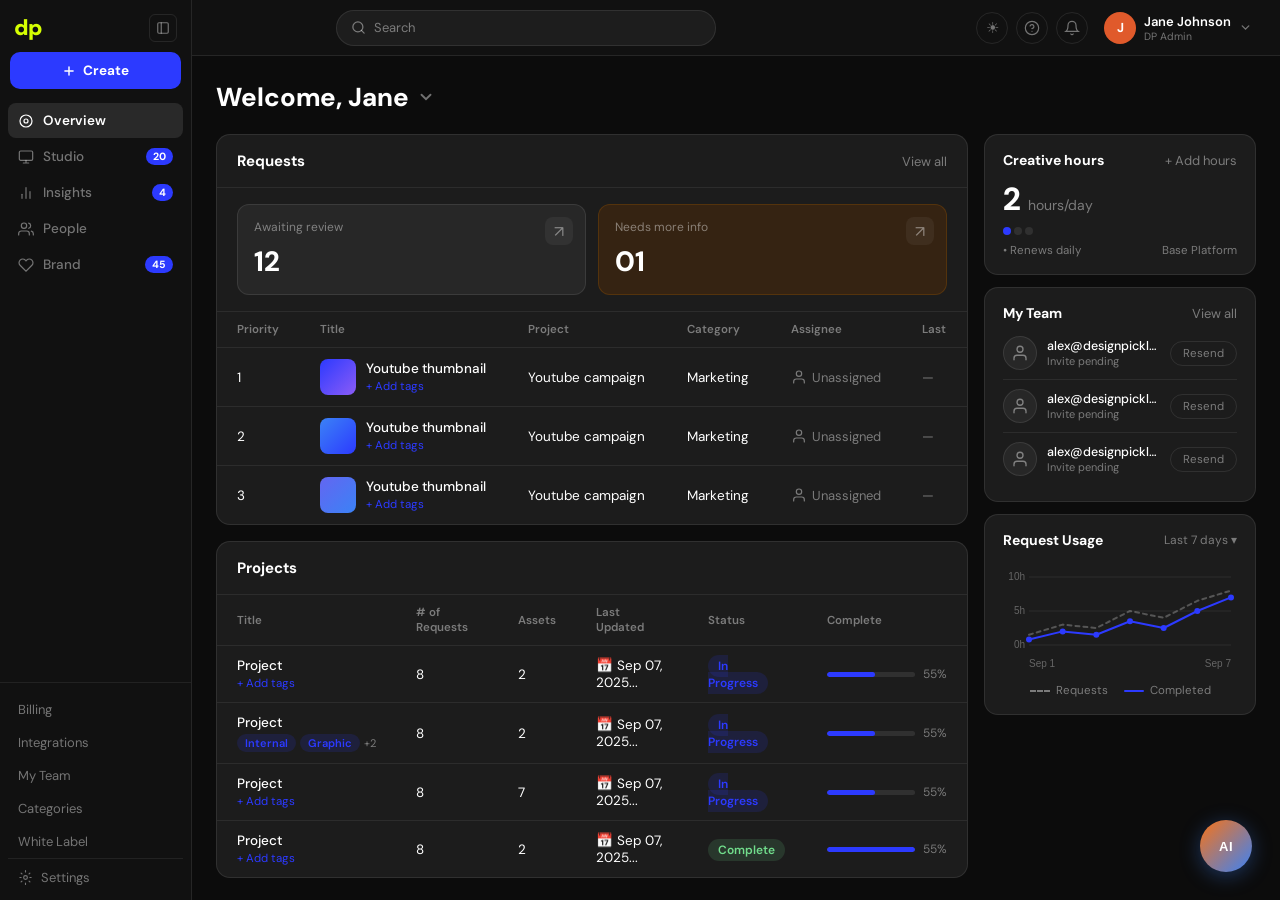
==== commit 110a1748: "Redesign dashboard to match JarCOS UI Figma design - Full-screen overlay dashboard using position:fi" ====
--- a/index.html
+++ b/index.html
@@ -518,103 +518,137 @@
 .um-select{padding:10px 22px;border-radius:9999px;border:none;background:#111;color:#fff;font-family:inherit;font-size:13px;font-weight:600;cursor:pointer;transition:all .12s}
 .um-select:hover{background:#333}
 
-/* DASHBOARD */
-.db-wrap{flex:1;min-height:0;overflow:hidden;display:none;flex-direction:column;background:#F6F6F6;position:relative}
-.db-wrap.show{display:flex}
-.db-ai-fab{position:absolute;bottom:28px;right:28px;width:52px;height:52px;border-radius:50%;background:linear-gradient(135deg,#F97316,#3B82F6);border:none;cursor:pointer;display:none;align-items:center;justify-content:center;box-shadow:0 4px 20px rgba(59,130,246,0.35);z-index:10;transition:opacity .15s}
+/* ── DASHBOARD (full-screen overlay, dark by default) ── */
+#db-wrap{
+  position:fixed;inset:0;z-index:100;display:none;flex-direction:row;
+  --db-bg:#0C0C0C;--db-sb:#111;--db-card:#1C1C1C;--db-border:rgba(255,255,255,.09);
+  --db-text:#fff;--db-muted:rgba(255,255,255,.42);--db-divider:rgba(255,255,255,.07);
+  --db-hover:rgba(255,255,255,.05);--db-active:rgba(255,255,255,.1);
+}
+#db-wrap.visible{display:flex}
+#db-wrap.light{
+  --db-bg:#F9F9FA;--db-sb:#fff;--db-card:#fff;--db-border:#E5E3DF;
+  --db-text:#0B0C0B;--db-muted:#888;--db-divider:#F0EDE8;
+  --db-hover:#F5F4F0;--db-active:#EDEAE4;
+}
+/* Sidebar */
+.db-sidebar{width:192px;min-width:192px;background:var(--db-sb);border-right:1px solid var(--db-border);display:flex;flex-direction:column;flex-shrink:0;overflow:hidden}
+.db-sb-top{display:flex;align-items:center;justify-content:space-between;padding:14px 14px 10px}
+.db-logo-mark{font-size:22px;font-weight:900;letter-spacing:-.04em;line-height:1;cursor:pointer}
+#db-wrap:not(.light) .db-logo-mark{color:#D5FF02}
+#db-wrap.light .db-logo-mark{color:#0B0C0B}
+.db-collapse-btn{width:28px;height:28px;border-radius:6px;border:1px solid var(--db-border);background:transparent;cursor:pointer;display:flex;align-items:center;justify-content:center;color:var(--db-muted);transition:all .12s}
+.db-collapse-btn:hover{background:var(--db-hover);color:var(--db-text)}
+.db-collapse-btn svg{width:14px;height:14px}
+.db-create-btn{margin:0 10px 14px;padding:10px 16px;border-radius:10px;background:#2C3AFF;color:#fff;font-family:inherit;font-size:13.5px;font-weight:700;border:none;cursor:pointer;display:flex;align-items:center;justify-content:center;gap:7px;transition:background .12s}
+.db-create-btn:hover{background:#2834E5}
+.db-create-btn svg{width:14px;height:14px;stroke:#fff;stroke-width:2.5;stroke-linecap:round;fill:none}
+.db-nav{flex:1;overflow-y:auto;padding:0 8px}
+.db-nav::-webkit-scrollbar{width:0}
+.db-nav-item{display:flex;align-items:center;justify-content:space-between;padding:9px 10px;border-radius:8px;cursor:pointer;transition:background .12s;margin-bottom:1px}
+.db-nav-item:hover{background:var(--db-hover)}
+.db-nav-item.active{background:var(--db-active)}
+.db-nav-left{display:flex;align-items:center;gap:9px;font-size:13.5px;color:var(--db-muted);font-weight:500}
+.db-nav-left svg{width:16px;height:16px;flex-shrink:0}
+.db-nav-item.active .db-nav-left{color:var(--db-text);font-weight:600}
+.db-badge{padding:2px 7px;border-radius:9999px;background:#2C3AFF;color:#fff;font-size:10.5px;font-weight:700}
+.db-sb-footer{padding:10px 8px 0;border-top:1px solid var(--db-divider)}
+.db-sb-link{display:flex;align-items:center;padding:8px 10px;border-radius:8px;font-size:13px;color:var(--db-muted);cursor:pointer;transition:background .12s}
+.db-sb-link:hover{background:var(--db-hover);color:var(--db-text)}
+.db-sb-settings{display:flex;align-items:center;gap:8px;padding:10px 10px 14px;font-size:13px;color:var(--db-muted);cursor:pointer;margin:0 8px;border-top:1px solid var(--db-divider)}
+.db-sb-settings svg{width:15px;height:15px}
+/* Content area */
+.db-content-area{flex:1;min-width:0;display:flex;flex-direction:column;background:var(--db-bg);overflow:hidden}
+/* Topbar */
+.db-topbar{height:56px;background:var(--db-sb);border-bottom:1px solid var(--db-border);display:flex;align-items:center;padding:0 20px;gap:12px;flex-shrink:0}
+.db-search{flex:1;max-width:380px;height:36px;background:var(--db-hover);border:1px solid var(--db-border);border-radius:9999px;display:flex;align-items:center;gap:8px;padding:0 14px;margin:0 auto}
+.db-search input{border:none;background:transparent;outline:none;font-family:inherit;font-size:13px;color:var(--db-text);flex:1}
+.db-search input::placeholder{color:var(--db-muted)}
+.db-search svg{width:15px;height:15px;color:var(--db-muted);flex-shrink:0}
+.db-topbar-r{display:flex;align-items:center;gap:8px;margin-left:auto}
+.db-icon-btn{width:32px;height:32px;border-radius:50%;border:1px solid var(--db-border);background:transparent;cursor:pointer;display:flex;align-items:center;justify-content:center;color:var(--db-muted);transition:all .12s}
+.db-icon-btn:hover{background:var(--db-hover);color:var(--db-text)}
+.db-icon-btn svg{width:16px;height:16px}
+.db-theme-btn{width:32px;height:32px;border-radius:50%;border:1px solid var(--db-border);background:transparent;cursor:pointer;display:flex;align-items:center;justify-content:center;color:var(--db-muted);font-size:15px;transition:all .12s}
+.db-theme-btn:hover{background:var(--db-hover);color:var(--db-text)}
+.db-user{display:flex;align-items:center;gap:8px;cursor:pointer;padding:4px 8px;border-radius:8px;transition:background .12s}
+.db-user:hover{background:var(--db-hover)}
+.db-user-av{width:32px;height:32px;border-radius:50%;background:#E05A2B;overflow:hidden;flex-shrink:0;display:flex;align-items:center;justify-content:center;font-size:13px;font-weight:700;color:#fff}
+.db-user-info{display:flex;flex-direction:column}
+.db-user-name{font-size:13px;font-weight:600;color:var(--db-text);white-space:nowrap}
+.db-user-role{font-size:10.5px;color:var(--db-muted)}
+/* Body layout */
+.db-body{flex:1;display:flex;overflow:hidden}
+.db-main{flex:1;overflow-y:auto;padding:24px;display:flex;flex-direction:column;gap:0;min-width:0}
+.db-main::-webkit-scrollbar{width:5px}
+.db-main::-webkit-scrollbar-thumb{background:var(--db-border);border-radius:3px}
+.db-page-title{font-size:26px;font-weight:800;color:var(--db-text);display:flex;align-items:center;gap:8px;margin-bottom:20px}
+.db-page-title svg{width:18px;height:18px;color:var(--db-muted)}
+.db-cols{display:flex;gap:16px;align-items:flex-start}
+.db-center{flex:1;min-width:0;display:flex;flex-direction:column;gap:16px}
+.db-right{width:272px;min-width:272px;display:flex;flex-direction:column;gap:12px;flex-shrink:0}
+/* Cards */
+.db-card{background:var(--db-card);border-radius:14px;border:1px solid var(--db-border);overflow:hidden}
+.db-card-hd{padding:16px 20px;display:flex;align-items:center;justify-content:space-between;border-bottom:1px solid var(--db-divider)}
+.db-card-title{font-size:15px;font-weight:700;color:var(--db-text)}
+.db-view-all{font-size:13px;color:var(--db-muted);cursor:pointer;transition:color .12s}
+.db-view-all:hover{color:var(--db-text)}
+/* Stat boxes */
+.db-stat-row{display:flex;gap:12px;padding:16px 20px;border-bottom:1px solid var(--db-divider)}
+.db-stat-box{flex:1;border:1px solid var(--db-border);border-radius:12px;padding:14px 16px;position:relative;cursor:pointer;background:var(--db-hover)}
+#db-wrap:not(.light) .db-stat-box.warn{background:rgba(100,50,0,.35);border-color:rgba(160,90,0,.3)}
+#db-wrap.light .db-stat-box.warn{background:#FFF8EE;border-color:#FDE68A}
+.db-stat-n{font-size:12px;color:var(--db-muted);margin-bottom:8px}
+.db-stat-v{font-size:28px;font-weight:800;color:var(--db-text)}
+.db-stat-arr{position:absolute;top:12px;right:12px;width:28px;height:28px;border-radius:8px;background:var(--db-hover);display:flex;align-items:center;justify-content:center;color:var(--db-muted);font-size:16px}
+/* Table */
+.db-table{width:100%;border-collapse:collapse}
+.db-table th{font-size:11.5px;font-weight:600;color:var(--db-muted);padding:10px 20px;text-align:left;border-bottom:1px solid var(--db-divider)}
+.db-table td{padding:11px 20px;font-size:13.5px;color:var(--db-text);border-bottom:1px solid var(--db-divider);vertical-align:middle}
+.db-table tr:last-child td{border-bottom:none}
+.db-table tbody tr{transition:background .1s;cursor:pointer}
+.db-table tbody tr:hover td{background:var(--db-hover)}
+.db-req-thumb{width:36px;height:36px;border-radius:8px;flex-shrink:0}
+.db-req-name{font-size:13.5px;font-weight:500;color:var(--db-text);margin-bottom:2px}
+.db-req-tag{font-size:11.5px;color:#2C3AFF;cursor:pointer}
+.db-unassigned{display:flex;align-items:center;gap:5px;color:var(--db-muted);font-size:13px}
+.db-unassigned svg{width:16px;height:16px;flex-shrink:0}
+.db-status-tag{font-size:12px;font-weight:600;padding:3px 10px;border-radius:9999px}
+.db-status-tag.in-progress{color:#2C3AFF;background:rgba(44,58,255,.14)}
+#db-wrap.light .db-status-tag.in-progress{background:rgba(44,58,255,.1)}
+.db-status-tag.complete{color:#71DD8C;background:rgba(113,221,140,.14)}
+.db-progress-bar{width:88px;height:5px;background:var(--db-border);border-radius:3px;overflow:hidden}
+.db-progress-fill{height:100%;background:#2C3AFF;border-radius:3px}
+/* Right cards */
+.db-right-card{background:var(--db-card);border:1px solid var(--db-border);border-radius:14px;padding:16px 18px}
+.db-rc-hd{display:flex;align-items:center;justify-content:space-between;margin-bottom:14px}
+.db-rc-title{font-size:14px;font-weight:700;color:var(--db-text)}
+.db-rc-action{font-size:13px;color:var(--db-muted);cursor:pointer;transition:color .12s}
+.db-rc-action:hover{color:var(--db-text)}
+.db-hours-num{font-size:32px;font-weight:800;color:var(--db-text);line-height:1;margin-bottom:4px}
+.db-hours-unit{font-size:14px;font-weight:400;color:var(--db-muted)}
+.db-hours-dot-bar{display:flex;gap:3px;margin:12px 0 8px}
+.db-hours-dot{width:8px;height:8px;border-radius:50%;background:#2C3AFF}
+.db-hours-dot.empty{background:var(--db-border)}
+.db-hours-meta{display:flex;justify-content:space-between;font-size:11.5px;color:var(--db-muted)}
+.db-team-row{display:flex;align-items:center;gap:10px;padding:9px 0;border-top:1px solid var(--db-divider)}
+.db-team-row:first-child{border-top:none;padding-top:0}
+.db-team-av{width:34px;height:34px;border-radius:50%;background:var(--db-hover);border:1px solid var(--db-border);display:flex;align-items:center;justify-content:center;flex-shrink:0;color:var(--db-muted)}
+.db-team-av svg{width:18px;height:18px}
+.db-team-inf{flex:1;min-width:0}
+.db-team-email{font-size:12.5px;font-weight:500;color:var(--db-text);white-space:nowrap;overflow:hidden;text-overflow:ellipsis}
+.db-team-status{font-size:11px;color:var(--db-muted)}
+.db-resend{padding:4px 12px;border:1px solid var(--db-border);border-radius:9999px;font-size:11.5px;color:var(--db-muted);cursor:pointer;background:transparent;font-family:inherit;transition:all .12s;flex-shrink:0}
+.db-resend:hover{border-color:#2C3AFF;color:#2C3AFF}
+.db-chart-legend{display:flex;align-items:center;gap:16px;margin-top:10px;justify-content:center}
+.db-chart-legend-item{display:flex;align-items:center;gap:6px;font-size:11.5px;color:var(--db-muted)}
+.db-chart-legend-line{width:20px;height:2px;border-radius:1px;background:#2C3AFF}
+.db-chart-legend-dash{width:20px;height:0;border-top:2px dashed var(--db-muted)}
+/* AI FAB */
+.db-ai-fab{position:fixed;bottom:28px;right:28px;width:52px;height:52px;border-radius:50%;background:linear-gradient(135deg,#F97316,#3B82F6);border:none;cursor:pointer;display:none;align-items:center;justify-content:center;box-shadow:0 4px 20px rgba(59,130,246,.35);z-index:200;transition:opacity .15s}
 .db-ai-fab.visible{display:flex}
 .db-ai-fab:hover{opacity:.88}
 .db-ai-fab-label{font-size:13px;font-weight:800;color:#fff;letter-spacing:.04em}
-.db-topbar{height:56px;background:#fff;border-bottom:0.5px solid #E5E3DF;display:flex;align-items:center;justify-content:space-between;padding:0 24px;flex-shrink:0}
-.db-brand{font-size:22px;font-weight:900;color:#111;letter-spacing:-.5px}
-.db-search{flex:1;max-width:300px;margin:0 24px;height:36px;background:#F5F4F0;border:0.5px solid #E5E3DF;border-radius:9999px;display:flex;align-items:center;gap:8px;padding:0 14px}
-.db-search input{border:none;background:transparent;outline:none;font-family:inherit;font-size:13px;color:#111;flex:1}
-.db-search input::placeholder{color:#AAA}
-.db-search svg{width:15px;height:15px;color:#AAA;flex-shrink:0}
-.db-search-icon{width:16px;height:16px;color:#AAA}
-.db-topbar-r{display:flex;align-items:center;gap:12px}
-.db-help{width:32px;height:32px;border-radius:50%;border:0.5px solid #E5E3DF;display:flex;align-items:center;justify-content:center;cursor:pointer;color:#777;font-size:14px;font-weight:700}
-.db-notif{width:32px;height:32px;border-radius:50%;border:0.5px solid #E5E3DF;display:flex;align-items:center;justify-content:center;cursor:pointer;color:#777}
-.db-notif svg{width:16px;height:16px}
-.db-user{display:flex;align-items:center;gap:8px;cursor:pointer;padding:4px 8px;border-radius:8px;transition:background .12s}
-.db-user:hover{background:#F5F4F0}
-.db-user-av{width:32px;height:32px;border-radius:50%;background:#E05A2B;display:flex;align-items:center;justify-content:center;font-size:12px;font-weight:700;color:#fff;overflow:hidden}
-.db-user-info{display:flex;flex-direction:column;min-width:0}
-.db-user-name{font-size:13px;font-weight:600;color:#111;white-space:nowrap}
-.db-user-role{font-size:10.5px;color:#AAA}
-.db-body{flex:1;display:flex;overflow:hidden}
-.db-sidebar{width:180px;min-width:180px;background:#fff;border-right:0.5px solid #E5E3DF;display:flex;flex-direction:column;padding:16px 12px;overflow-y:auto;flex-shrink:0}
-.db-create-btn{width:100%;padding:10px;border-radius:10px;background:#111;color:#fff;font-family:inherit;font-size:13px;font-weight:700;border:none;cursor:pointer;display:flex;align-items:center;justify-content:center;gap:6px;margin-bottom:20px;transition:background .12s}
-.db-create-btn:hover{background:#333}
-.db-create-btn svg{width:14px;height:14px}
-.db-nav-item{display:flex;align-items:center;justify-content:space-between;padding:9px 10px;border-radius:8px;cursor:pointer;transition:background .12s;margin-bottom:2px}
-.db-nav-item:hover{background:#F5F4F0}
-.db-nav-item.active{background:#F5F4F0}
-.db-nav-left{display:flex;align-items:center;gap:8px;font-size:13px;color:#333;font-weight:500}
-.db-nav-left svg{width:16px;height:16px;color:#777}
-.db-nav-left.active{color:#111;font-weight:600}
-.db-badge{padding:2px 7px;border-radius:9999px;background:#2563EB;color:#fff;font-size:10px;font-weight:700}
-.db-sidebar-footer{margin-top:auto;padding-top:16px;border-top:0.5px solid #F0EDE8}
-.db-sidebar-link{padding:8px 10px;font-size:12.5px;color:#888;cursor:pointer;border-radius:7px;transition:background .12s;display:flex;align-items:center;gap:7px}
-.db-sidebar-link:hover{background:#F5F4F0;color:#555}
-.db-sidebar-link svg{width:14px;height:14px}
-.db-main{flex:1;overflow-y:auto;padding:24px;display:flex;gap:20px;min-width:0}
-.db-main::-webkit-scrollbar{width:5px}
-.db-main::-webkit-scrollbar-thumb{background:#ddd;border-radius:3px}
-.db-center{flex:1;min-width:0;display:flex;flex-direction:column;gap:20px}
-.db-page-title{font-size:24px;font-weight:800;color:#111;display:flex;align-items:center;gap:8px;margin-bottom:4px}
-.db-page-title svg{width:20px;height:20px;color:#AAA}
-.db-card{background:#fff;border-radius:12px;border:0.5px solid #E5E3DF;overflow:hidden}
-.db-card-hd{padding:16px 18px;display:flex;align-items:center;justify-content:space-between;border-bottom:0.5px solid #F0EDE8}
-.db-card-title{font-size:14px;font-weight:700;color:#111}
-.db-view-all{font-size:12.5px;color:#0A7C4A;font-weight:600;cursor:pointer}
-.db-status-row{display:flex;gap:10px;padding:14px 18px;border-bottom:0.5px solid #F0EDE8}
-.db-stat-card{flex:1;border:0.5px solid #E5E3DF;border-radius:10px;padding:14px 16px;position:relative;cursor:pointer}
-.db-stat-card.warn{border-color:#FDE68A;background:#FFFBEB}
-.db-stat-n{font-size:12px;color:#888;margin-bottom:6px}
-.db-stat-v{font-size:26px;font-weight:800;color:#111}
-.db-stat-card.warn .db-stat-v{color:#D97706}
-.db-stat-arr{position:absolute;top:14px;right:14px;width:26px;height:26px;border-radius:6px;background:#F5F4F0;display:flex;align-items:center;justify-content:center;font-size:14px;color:#555}
-.db-table{width:100%;border-collapse:collapse}
-.db-table th{font-size:11px;font-weight:700;color:#AAA;letter-spacing:.06em;text-transform:uppercase;padding:11px 18px;text-align:left;border-bottom:0.5px solid #F0EDE8}
-.db-table td{padding:12px 18px;font-size:13px;color:#333;border-bottom:0.5px solid #F7F5F1;vertical-align:middle}
-.db-table tr:last-child td{border-bottom:none}
-.db-table tr:hover td{background:#FAFAF8}
-.db-req-thumb{width:36px;height:36px;border-radius:8px;overflow:hidden;flex-shrink:0}
-.db-req-name{font-size:13px;font-weight:500;color:#111}
-.db-req-tag{font-size:11px;color:#0A7C4A;cursor:pointer}
-.db-tag{font-size:11px;padding:3px 8px;border-radius:9999px;font-weight:500}
-.db-tag.in-progress{background:#DBEAFE;color:#1D4ED8}
-.db-tag.awaiting{background:#FEF3C7;color:#D97706}
-.db-progress-bar{width:80px;height:6px;background:#E5E3DF;border-radius:3px;overflow:hidden}
-.db-progress-fill{height:100%;background:#0A7C4A;border-radius:3px}
-.db-right{width:280px;min-width:280px;display:flex;flex-direction:column;gap:16px;flex-shrink:0}
-.db-right-card{background:#fff;border:0.5px solid #E5E3DF;border-radius:12px;padding:16px}
-.db-rc-hd{display:flex;align-items:center;justify-content:space-between;margin-bottom:12px}
-.db-rc-title{font-size:14px;font-weight:700;color:#111}
-.db-rc-action{font-size:12px;color:#0A7C4A;font-weight:600;cursor:pointer}
-.db-hours-num{font-size:32px;font-weight:800;color:#111;margin-bottom:2px}
-.db-hours-sub{font-size:12px;color:#AAA}
-.db-hours-bar{height:4px;background:#E5E3DF;border-radius:2px;margin:12px 0 6px}
-.db-hours-fill{height:100%;background:#0A7C4A;border-radius:2px;width:40%}
-.db-team-row{display:flex;align-items:center;justify-content:space-between;padding:8px 0;border-top:0.5px solid #F0EDE8}
-.db-team-row:first-child{border-top:none}
-.db-team-av{width:30px;height:30px;border-radius:50%;background:#F0EDE8;display:flex;align-items:center;justify-content:center;font-size:11px;font-weight:700;color:#777;flex-shrink:0}
-.db-team-inf{flex:1;margin-left:8px;min-width:0}
-.db-team-email{font-size:12px;color:#555;white-space:nowrap;overflow:hidden;text-overflow:ellipsis}
-.db-team-status{font-size:10.5px;color:#AAA}
-.db-resend{padding:4px 10px;border:0.5px solid #D5D2CC;border-radius:9999px;font-size:11px;color:#555;cursor:pointer;background:transparent;font-family:inherit;transition:all .12s;flex-shrink:0}
-.db-resend:hover{border-color:#0A7C4A;color:#0A7C4A}
-.db-chart-area{height:80px;display:flex;align-items:flex-end;gap:2px;padding-top:8px}
-.db-chart-bar{flex:1;background:#E5E3DF;border-radius:2px;transition:background .12s;cursor:pointer;min-width:3px}
-.db-chart-bar:hover{background:#0A7C4A}
-.db-chart-bar.today{background:#0A7C4A}
-.db-chart-line{position:relative;height:80px;width:100%;overflow:hidden}
-.db-ai-bar{position:fixed;bottom:24px;right:24px;background:#fff;border:0.5px solid #E5E3DF;border-radius:16px;padding:12px 16px;box-shadow:0 4px 16px rgba(0,0,0,.1);display:flex;align-items:center;gap:10px;width:280px;cursor:pointer;transition:all .15s;z-index:50}
-.db-ai-bar:hover{box-shadow:0 6px 24px rgba(0,0,0,.15)}
-.db-ai-bar input{flex:1;border:none;outline:none;font-family:inherit;font-size:13px;color:#111}
-.db-ai-bar input::placeholder{color:#CCC}
-.db-ai-icon{width:28px;height:28px;border-radius:50%;background:linear-gradient(135deg,#2563EB,#7C3AED);display:flex;align-items:center;justify-content:center;font-size:11px;font-weight:700;color:#fff;flex-shrink:0}
 </style>
 </head>
 <body>
@@ -749,77 +783,106 @@
           <div id="ob-hint" style="font-size:11px;color:#C0BDB8;padding:4px 2px 0">Complete each step to continue</div>
         </div>
       </div>
-      <!-- Dashboard (shown after onboarding completes) -->
-      <div id="db-wrap" class="db-wrap">
-        <div class="db-topbar">
-          <div class="db-brand">DP</div>
-          <div class="db-search"><svg class="db-search-icon" viewBox="0 0 24 24" fill="none" stroke="currentColor" stroke-width="2" stroke-linecap="round"><circle cx="11" cy="11" r="8"/><line x1="21" y1="21" x2="16.65" y2="16.65"/></svg><input placeholder="Search"></div>
-          <div class="db-topbar-r">
-            <div class="db-help">?</div>
-            <div class="db-notif"><svg viewBox="0 0 24 24" fill="none" stroke="currentColor" stroke-width="1.8" stroke-linecap="round"><path d="M18 8A6 6 0 0 0 6 8c0 7-3 9-3 9h18s-3-2-3-9"/><path d="M13.73 21a2 2 0 0 1-3.46 0"/></svg></div>
-            <div class="db-user">
-              <div class="db-user-av">J</div>
-              <div class="db-user-info"><div class="db-user-name">Jane Johnson</div><div class="db-user-role">DP Admin</div></div>
+      <!-- Dashboard (full-screen overlay) -->
+      <div id="db-wrap">
+        <!-- SIDEBAR -->
+        <div class="db-sidebar">
+          <div class="db-sb-top">
+            <span class="db-logo-mark">dp</span>
+            <button class="db-collapse-btn" title="Collapse"><svg viewBox="0 0 24 24" fill="none" stroke="currentColor" stroke-width="2" stroke-linecap="round"><rect x="3" y="3" width="18" height="18" rx="2"/><line x1="9" y1="3" x2="9" y2="21"/></svg></button>
+          </div>
+          <button class="db-create-btn" onclick="switchTab('request')"><svg viewBox="0 0 24 24"><line x1="12" y1="5" x2="12" y2="19"/><line x1="5" y1="12" x2="19" y2="12"/></svg>Create</button>
+          <nav class="db-nav">
+            <div class="db-nav-item active"><div class="db-nav-left"><svg viewBox="0 0 24 24" fill="none" stroke="currentColor" stroke-width="1.8" stroke-linecap="round"><path d="M3 12a9 9 0 1 0 18 0 9 9 0 0 0-18 0"/><circle cx="12" cy="12" r="3"/></svg>Overview</div></div>
+            <div class="db-nav-item"><div class="db-nav-left"><svg viewBox="0 0 24 24" fill="none" stroke="currentColor" stroke-width="1.8" stroke-linecap="round"><rect x="2" y="3" width="20" height="14" rx="2"/><path d="M8 21h8M12 17v4"/></svg>Studio</div><span class="db-badge">20</span></div>
+            <div class="db-nav-item"><div class="db-nav-left"><svg viewBox="0 0 24 24" fill="none" stroke="currentColor" stroke-width="1.8" stroke-linecap="round"><line x1="18" y1="20" x2="18" y2="10"/><line x1="12" y1="20" x2="12" y2="4"/><line x1="6" y1="20" x2="6" y2="14"/></svg>Insights</div><span class="db-badge">4</span></div>
+            <div class="db-nav-item"><div class="db-nav-left"><svg viewBox="0 0 24 24" fill="none" stroke="currentColor" stroke-width="1.8" stroke-linecap="round"><path d="M17 21v-2a4 4 0 0 0-4-4H5a4 4 0 0 0-4 4v2"/><circle cx="9" cy="7" r="4"/><path d="M23 21v-2a4 4 0 0 0-3-3.87M16 3.13a4 4 0 0 1 0 7.75"/></svg>People</div></div>
+            <div class="db-nav-item"><div class="db-nav-left"><svg viewBox="0 0 24 24" fill="none" stroke="currentColor" stroke-width="1.8" stroke-linecap="round"><path d="M20.84 4.61a5.5 5.5 0 0 0-7.78 0L12 5.67l-1.06-1.06a5.5 5.5 0 0 0-7.78 7.78l1.06 1.06L12 21.23l7.78-7.78 1.06-1.06a5.5 5.5 0 0 0 0-7.78z"/></svg>Brand</div><span class="db-badge">45</span></div>
+          </nav>
+          <div class="db-sb-footer">
+            <div class="db-sb-link">Billing</div>
+            <div class="db-sb-link">Integrations</div>
+            <div class="db-sb-link">My Team</div>
+            <div class="db-sb-link">Categories</div>
+            <div class="db-sb-link">White Label</div>
+          </div>
+          <div class="db-sb-settings"><svg viewBox="0 0 24 24" fill="none" stroke="currentColor" stroke-width="1.8" stroke-linecap="round"><circle cx="12" cy="12" r="3"/><path d="M19.07 4.93l-1.41 1.41M19.07 19.07l-1.41-1.41M4.93 4.93l1.41 1.41M4.93 19.07l1.41-1.41M21 12h-2M5 12H3M12 3V1M12 23v-2"/></svg>Settings</div>
+        </div>
+        <!-- CONTENT -->
+        <div class="db-content-area">
+          <div class="db-topbar">
+            <div class="db-search"><svg viewBox="0 0 24 24" fill="none" stroke="currentColor" stroke-width="2" stroke-linecap="round"><circle cx="11" cy="11" r="8"/><line x1="21" y1="21" x2="16.65" y2="16.65"/></svg><input placeholder="Search"></div>
+            <div class="db-topbar-r">
+              <button class="db-theme-btn" onclick="toggleDbTheme()" title="Toggle light/dark">☀</button>
+              <button class="db-icon-btn"><svg viewBox="0 0 24 24" fill="none" stroke="currentColor" stroke-width="1.8" stroke-linecap="round"><circle cx="12" cy="12" r="10"/><path d="M9.09 9a3 3 0 0 1 5.83 1c0 2-3 3-3 3"/><line x1="12" y1="17" x2="12.01" y2="17"/></svg></button>
+              <button class="db-icon-btn"><svg viewBox="0 0 24 24" fill="none" stroke="currentColor" stroke-width="1.8" stroke-linecap="round"><path d="M18 8A6 6 0 0 0 6 8c0 7-3 9-3 9h18s-3-2-3-9"/><path d="M13.73 21a2 2 0 0 1-3.46 0"/></svg></button>
+              <div class="db-user">
+                <div class="db-user-av">J</div>
+                <div class="db-user-info"><div class="db-user-name">Jane Johnson</div><div class="db-user-role">DP Admin</div></div>
+                <svg viewBox="0 0 24 24" fill="none" stroke="currentColor" stroke-width="2.5" stroke-linecap="round" style="width:13px;height:13px;color:var(--db-muted)"><polyline points="6 9 12 15 18 9"/></svg>
+              </div>
             </div>
           </div>
-        </div>
-        <div class="db-body">
-          <div class="db-sidebar">
-            <button class="db-create-btn" onclick="switchTab('request')"><svg viewBox="0 0 24 24" fill="none" stroke="currentColor" stroke-width="2.5" stroke-linecap="round"><line x1="12" y1="5" x2="12" y2="19"/><line x1="5" y1="12" x2="19" y2="12"/></svg> Create</button>
-            <div class="db-nav-item active"><div class="db-nav-left active"><svg viewBox="0 0 24 24" fill="none" stroke="currentColor" stroke-width="1.8" stroke-linecap="round"><rect x="3" y="3" width="7" height="7"/><rect x="14" y="3" width="7" height="7"/><rect x="3" y="14" width="7" height="7"/><rect x="14" y="14" width="7" height="7"/></svg>Overview</div></div>
-            <div class="db-nav-item"><div class="db-nav-left"><svg viewBox="0 0 24 24" fill="none" stroke="currentColor" stroke-width="1.8" stroke-linecap="round"><path d="M14 2H6a2 2 0 0 0-2 2v16a2 2 0 0 0 2 2h12a2 2 0 0 0 2-2V8z"/><polyline points="14 2 14 8 20 8"/></svg>Requests</div><span class="db-badge">20</span></div>
-            <div class="db-nav-item"><div class="db-nav-left"><svg viewBox="0 0 24 24" fill="none" stroke="currentColor" stroke-width="1.8" stroke-linecap="round"><path d="M22 19a2 2 0 0 1-2 2H4a2 2 0 0 1-2-2V5a2 2 0 0 1 2-2h5l2 3h9a2 2 0 0 1 2 2z"/></svg>Projects</div><span class="db-badge" style="background:#6366F1">4</span></div>
-            <div class="db-nav-item"><div class="db-nav-left"><svg viewBox="0 0 24 24" fill="none" stroke="currentColor" stroke-width="1.8" stroke-linecap="round"><circle cx="12" cy="8" r="4"/><path d="M4 20c0-4 3.6-7 8-7s8 3 8 7"/></svg>Brands</div></div>
-            <div class="db-sidebar-footer">
-              <div class="db-sidebar-link"><svg viewBox="0 0 24 24" fill="none" stroke="currentColor" stroke-width="1.8" stroke-linecap="round"><rect x="2" y="5" width="20" height="14" rx="2"/><line x1="2" y1="10" x2="22" y2="10"/></svg>Billing</div>
-              <div class="db-sidebar-link"><svg viewBox="0 0 24 24" fill="none" stroke="currentColor" stroke-width="1.8" stroke-linecap="round"><path d="M10 13a5 5 0 0 0 7.54.54l3-3a5 5 0 0 0-7.07-7.07l-1.72 1.71"/><path d="M14 11a5 5 0 0 0-7.54-.54l-3 3a5 5 0 0 0 7.07 7.07l1.71-1.71"/></svg>Integrations</div>
-              <div class="db-sidebar-link"><svg viewBox="0 0 24 24" fill="none" stroke="currentColor" stroke-width="1.8" stroke-linecap="round"><path d="M17 21v-2a4 4 0 0 0-4-4H5a4 4 0 0 0-4 4v2"/><circle cx="9" cy="7" r="4"/><path d="M23 21v-2a4 4 0 0 0-3-3.87"/><path d="M16 3.13a4 4 0 0 1 0 7.75"/></svg>My Team</div>
-              <div class="db-sidebar-link"><svg viewBox="0 0 24 24" fill="none" stroke="currentColor" stroke-width="1.8" stroke-linecap="round"><circle cx="12" cy="12" r="3"/><path d="M12 1v2M12 21v2M4.22 4.22l1.42 1.42M18.36 18.36l1.42 1.42M1 12h2M21 12h2M4.22 19.78l1.42-1.42M18.36 5.64l1.42-1.42"/></svg>Settings</div>
-            </div>
-          </div>
-          <div class="db-main">
-            <div class="db-center">
-              <div class="db-page-title">Welcome, Jane <svg viewBox="0 0 24 24" fill="none" stroke="currentColor" stroke-width="2" stroke-linecap="round"><polyline points="6 9 12 15 18 9"/></svg></div>
-              <div class="db-card">
-                <div class="db-card-hd"><span class="db-card-title">Requests</span><span class="db-view-all">View all</span></div>
-                <div class="db-status-row">
-                  <div class="db-stat-card"><div class="db-stat-n">Awaiting review</div><div class="db-stat-v">12</div><div class="db-stat-arr">↗</div></div>
-                  <div class="db-stat-card warn"><div class="db-stat-n">Needs more info</div><div class="db-stat-v">01</div><div class="db-stat-arr">↗</div></div>
+          <div class="db-body">
+            <div class="db-main">
+              <div class="db-page-title">Welcome, Jane <svg viewBox="0 0 24 24" fill="none" stroke="currentColor" stroke-width="2.5" stroke-linecap="round"><polyline points="6 9 12 15 18 9"/></svg></div>
+              <div class="db-cols">
+                <div class="db-center">
+                  <!-- Requests card -->
+                  <div class="db-card">
+                    <div class="db-card-hd"><span class="db-card-title">Requests</span><span class="db-view-all">View all</span></div>
+                    <div class="db-stat-row">
+                      <div class="db-stat-box"><div class="db-stat-n">Awaiting review</div><div class="db-stat-v">12</div><div class="db-stat-arr">↗</div></div>
+                      <div class="db-stat-box warn"><div class="db-stat-n">Needs more info</div><div class="db-stat-v">01</div><div class="db-stat-arr">↗</div></div>
+                    </div>
+                    <table class="db-table">
+                      <thead><tr><th>Priority</th><th>Title</th><th>Project</th><th>Category</th><th>Assignee</th><th>Last</th></tr></thead>
+                      <tbody>
+                        <tr><td>1</td><td><div style="display:flex;align-items:center;gap:10px"><div class="db-req-thumb" style="background:linear-gradient(135deg,#2C3AFF,#8B5CF6)"></div><div><div class="db-req-name">Youtube thumbnail</div><div class="db-req-tag">+ Add tags</div></div></div></td><td>Youtube campaign</td><td>Marketing</td><td><div class="db-unassigned"><svg viewBox="0 0 24 24" fill="none" stroke="currentColor" stroke-width="1.8" stroke-linecap="round"><path d="M20 21v-2a4 4 0 0 0-4-4H8a4 4 0 0 0-4 4v2"/><circle cx="12" cy="7" r="4"/></svg>Unassigned</div></td><td style="color:var(--db-muted)">—</td></tr>
+                        <tr><td>2</td><td><div style="display:flex;align-items:center;gap:10px"><div class="db-req-thumb" style="background:linear-gradient(135deg,#3B82F6,#2C3AFF)"></div><div><div class="db-req-name">Youtube thumbnail</div><div class="db-req-tag">+ Add tags</div></div></div></td><td>Youtube campaign</td><td>Marketing</td><td><div class="db-unassigned"><svg viewBox="0 0 24 24" fill="none" stroke="currentColor" stroke-width="1.8" stroke-linecap="round"><path d="M20 21v-2a4 4 0 0 0-4-4H8a4 4 0 0 0-4 4v2"/><circle cx="12" cy="7" r="4"/></svg>Unassigned</div></td><td style="color:var(--db-muted)">—</td></tr>
+                        <tr><td>3</td><td><div style="display:flex;align-items:center;gap:10px"><div class="db-req-thumb" style="background:linear-gradient(135deg,#6366F1,#3B82F6)"></div><div><div class="db-req-name">Youtube thumbnail</div><div class="db-req-tag">+ Add tags</div></div></div></td><td>Youtube campaign</td><td>Marketing</td><td><div class="db-unassigned"><svg viewBox="0 0 24 24" fill="none" stroke="currentColor" stroke-width="1.8" stroke-linecap="round"><path d="M20 21v-2a4 4 0 0 0-4-4H8a4 4 0 0 0-4 4v2"/><circle cx="12" cy="7" r="4"/></svg>Unassigned</div></td><td style="color:var(--db-muted)">—</td></tr>
+                      </tbody>
+                    </table>
+                  </div>
+                  <!-- Projects card -->
+                  <div class="db-card">
+                    <div class="db-card-hd"><span class="db-card-title">Projects</span></div>
+                    <table class="db-table">
+                      <thead><tr><th>Title</th><th># of Requests</th><th>Assets</th><th>Last Updated</th><th>Status</th><th>Complete</th></tr></thead>
+                      <tbody>
+                        <tr><td><div class="db-req-name">Project</div><div class="db-req-tag">+ Add tags</div></td><td>8</td><td>2</td><td>📅 Sep 07, 2025...</td><td><span class="db-status-tag in-progress">In Progress</span></td><td><div style="display:flex;align-items:center;gap:8px"><div class="db-progress-bar"><div class="db-progress-fill" style="width:55%"></div></div><span style="font-size:12px;color:var(--db-muted)">55%</span></div></td></tr>
+                        <tr><td><div class="db-req-name">Project</div><div style="display:flex;gap:4px;margin-top:3px"><span class="db-status-tag in-progress" style="padding:2px 8px;font-size:11px">Internal</span><span class="db-status-tag in-progress" style="padding:2px 8px;font-size:11px">Graphic</span><span style="font-size:11px;color:var(--db-muted);align-self:center">+2</span></div></td><td>8</td><td>2</td><td>📅 Sep 07, 2025...</td><td><span class="db-status-tag in-progress">In Progress</span></td><td><div style="display:flex;align-items:center;gap:8px"><div class="db-progress-bar"><div class="db-progress-fill" style="width:55%"></div></div><span style="font-size:12px;color:var(--db-muted)">55%</span></div></td></tr>
+                        <tr><td><div class="db-req-name">Project</div><div class="db-req-tag">+ Add tags</div></td><td>8</td><td>7</td><td>📅 Sep 07, 2025...</td><td><span class="db-status-tag in-progress">In Progress</span></td><td><div style="display:flex;align-items:center;gap:8px"><div class="db-progress-bar"><div class="db-progress-fill" style="width:55%"></div></div><span style="font-size:12px;color:var(--db-muted)">55%</span></div></td></tr>
+                        <tr><td><div class="db-req-name">Project</div><div class="db-req-tag">+ Add tags</div></td><td>8</td><td>2</td><td>📅 Sep 07, 2025...</td><td><span class="db-status-tag complete">Complete</span></td><td><div style="display:flex;align-items:center;gap:8px"><div class="db-progress-bar"><div class="db-progress-fill" style="width:100%"></div></div><span style="font-size:12px;color:var(--db-muted)">55%</span></div></td></tr>
+                      </tbody>
+                    </table>
+                  </div>
                 </div>
-                <table class="db-table">
-                  <thead><tr><th>Priority</th><th>Title</th><th>Project</th><th>Category</th><th>Assignee</th><th>Last</th></tr></thead>
-                  <tbody>
-                    <tr><td>1</td><td><div class="db-req-name">Youtube thumbnail</div><div class="db-req-tag">+ Add tags</div></td><td>Youtube campaign</td><td>Marketing</td><td style="color:#AAA">Unassigned</td><td>—</td></tr>
-                    <tr><td>2</td><td><div class="db-req-name">Youtube thumbnail</div><div class="db-req-tag">+ Add tags</div></td><td>Youtube campaign</td><td>Marketing</td><td style="color:#AAA">Unassigned</td><td>—</td></tr>
-                    <tr><td>3</td><td><div class="db-req-name">Youtube thumbnail</div><div class="db-req-tag">+ Add tags</div></td><td>Youtube campaign</td><td>Marketing</td><td style="color:#AAA">Unassigned</td><td>—</td></tr>
-                  </tbody>
-                </table>
-              </div>
-              <div class="db-card">
-                <div class="db-card-hd"><span class="db-card-title">Projects</span><span class="db-view-all">View all</span></div>
-                <table class="db-table">
-                  <thead><tr><th>Title</th><th># of Requests</th><th>Assets</th><th>Last Updated</th><th>Status</th><th>Complete</th></tr></thead>
-                  <tbody>
-                    <tr><td><div class="db-req-name">Project</div><div class="db-req-tag">+ Add tags</div></td><td>8</td><td>2</td><td>Sep 07, 2025</td><td><span class="db-tag in-progress">In Progress</span></td><td><div class="db-progress-bar"><div class="db-progress-fill" style="width:55%"></div></div></td></tr>
-                    <tr><td><div class="db-req-name">Project</div><div style="display:flex;gap:4px;margin-top:3px"><span class="db-tag in-progress" style="font-size:10px">Internal</span><span class="db-tag in-progress" style="font-size:10px">Graphic</span></div></td><td>8</td><td>2</td><td>Sep 07, 2025</td><td><span class="db-tag in-progress">In Progress</span></td><td><div class="db-progress-bar"><div class="db-progress-fill" style="width:55%"></div></div></td></tr>
-                  </tbody>
-                </table>
-              </div>
-            </div>
-            <div class="db-right">
-              <div class="db-right-card">
-                <div class="db-rc-hd"><span class="db-rc-title">Creative hours</span><span class="db-rc-action">+ Add hours</span></div>
-                <div class="db-hours-num">2 <span style="font-size:14px;font-weight:400;color:#AAA">hours/day</span></div>
-                <div class="db-hours-bar"><div class="db-hours-fill"></div></div>
-                <div style="font-size:11.5px;color:#AAA">Renews daily <span style="float:right">Base Platform</span></div>
-              </div>
-              <div class="db-right-card">
-                <div class="db-rc-hd"><span class="db-rc-title">My Team</span><span class="db-rc-action">View all</span></div>
-                <div id="db-team-rows"></div>
-              </div>
-              <div class="db-right-card">
-                <div class="db-rc-hd"><span class="db-rc-title">Request Usage</span><span class="db-rc-action" style="color:#555;font-size:11px">Last 7 days ▾</span></div>
-                <div class="db-chart-line"><div class="db-chart-area" id="db-chart"></div></div>
+                <!-- RIGHT SIDEBAR -->
+                <div class="db-right">
+                  <div class="db-right-card">
+                    <div class="db-rc-hd"><span class="db-rc-title">Creative hours</span><span class="db-rc-action">+ Add hours</span></div>
+                    <div class="db-hours-num">2 <span class="db-hours-unit">hours/day</span></div>
+                    <div class="db-hours-dot-bar"><div class="db-hours-dot"></div><div class="db-hours-dot empty"></div><div class="db-hours-dot empty"></div></div>
+                    <div class="db-hours-meta"><span>• Renews daily</span><span>Base Platform</span></div>
+                  </div>
+                  <div class="db-right-card">
+                    <div class="db-rc-hd"><span class="db-rc-title">My Team</span><span class="db-rc-action">View all</span></div>
+                    <div id="db-team-rows">
+                      <div class="db-team-row"><div class="db-team-av"><svg viewBox="0 0 24 24" fill="none" stroke="currentColor" stroke-width="1.8" stroke-linecap="round"><path d="M20 21v-2a4 4 0 0 0-4-4H8a4 4 0 0 0-4 4v2"/><circle cx="12" cy="7" r="4"/></svg></div><div class="db-team-inf"><div class="db-team-email">alex@designpickle.com</div><div class="db-team-status">Invite pending</div></div><button class="db-resend">Resend</button></div>
+                      <div class="db-team-row"><div class="db-team-av"><svg viewBox="0 0 24 24" fill="none" stroke="currentColor" stroke-width="1.8" stroke-linecap="round"><path d="M20 21v-2a4 4 0 0 0-4-4H8a4 4 0 0 0-4 4v2"/><circle cx="12" cy="7" r="4"/></svg></div><div class="db-team-inf"><div class="db-team-email">alex@designpickle.com</div><div class="db-team-status">Invite pending</div></div><button class="db-resend">Resend</button></div>
+                      <div class="db-team-row"><div class="db-team-av"><svg viewBox="0 0 24 24" fill="none" stroke="currentColor" stroke-width="1.8" stroke-linecap="round"><path d="M20 21v-2a4 4 0 0 0-4-4H8a4 4 0 0 0-4 4v2"/><circle cx="12" cy="7" r="4"/></svg></div><div class="db-team-inf"><div class="db-team-email">alex@designpickle.com</div><div class="db-team-status">Invite pending</div></div><button class="db-resend">Resend</button></div>
+                    </div>
+                  </div>
+                  <div class="db-right-card">
+                    <div class="db-rc-hd"><span class="db-rc-title">Request Usage</span><span class="db-rc-action" style="font-size:12px">Last 7 days ▾</span></div>
+                    <canvas id="db-chart" style="width:100%;height:110px;display:block"></canvas>
+                    <div class="db-chart-legend">
+                      <div class="db-chart-legend-item"><div class="db-chart-legend-dash"></div>Requests</div>
+                      <div class="db-chart-legend-item"><div class="db-chart-legend-line"></div>Completed</div>
+                    </div>
+                  </div>
+                </div>
               </div>
             </div>
           </div>
@@ -1546,7 +1609,7 @@
   document.getElementById('tab-onboarding').classList.toggle('active', tab === 'onboarding');
   if (tab === 'onboarding') {
     // Hide dashboard, show onboarding (welcome or chat depending on progress)
-    document.getElementById('db-wrap').style.display = 'none';
+    document.getElementById('db-wrap').classList.remove('visible');
     const chatStarted = document.getElementById('ob-chat').style.display === 'flex' ||
                         document.getElementById('ob-msgs').children.length > 0;
     if (chatStarted) {
@@ -1568,11 +1631,15 @@
   document.getElementById('tab-onboarding').classList.remove('active');
   document.getElementById('ob-welcome').style.display = 'none';
   document.getElementById('ob-chat').style.display = 'none';
-  const db = document.getElementById('db-wrap');
-  db.style.display = 'flex';
-  db.style.flexDirection = 'column';
+  document.getElementById('db-wrap').classList.add('visible');
   document.getElementById('db-ai-fab')?.classList.add('visible');
-  buildDbChart();
+  setTimeout(buildDbChart, 50);
+}
+function toggleDbTheme() {
+  document.getElementById('db-wrap').classList.toggle('light');
+  const btn = document.querySelector('.db-theme-btn');
+  if (btn) btn.textContent = document.getElementById('db-wrap').classList.contains('light') ? '🌙' : '☀';
+  setTimeout(buildDbChart, 50);
 }
 // Init: show dashboard on load
 document.addEventListener('DOMContentLoaded', function() {
@@ -2075,8 +2142,7 @@
 function obGoToDashboard() {
   document.getElementById('ob-chat').style.display = 'none';
   const db = document.getElementById('db-wrap');
-  db.style.display = 'flex';
-  db.style.flexDirection = 'column';
+  db.classList.add('visible');
   const teamRows = document.getElementById('db-team-rows');
   const emails = OB.data.emails.length ? OB.data.emails : ['alex@designpickle.com','mike@designpickle.com'];
   teamRows.innerHTML = emails.map(e => `
@@ -2097,14 +2163,64 @@
    MODULE: DASHBOARD CHART
    ============================================================ */
 function buildDbChart() {
-  const container = document.getElementById('db-chart');
-  if (!container) return;
-  const vals = [30,50,45,70,55,80,60,90,75,85,65,70,80,100];
-  const max = 100;
-  container.innerHTML = vals.map((v,i) => {
-    const h = Math.round((v/max)*70);
-    return `<div class="db-chart-bar${i===vals.length-1?' today':''}" style="height:${h}px"></div>`;
-  }).join('');
+  const canvas = document.getElementById('db-chart');
+  if (!canvas) return;
+  const dpr = window.devicePixelRatio || 1;
+  const rect = canvas.getBoundingClientRect();
+  const W = rect.width || 230, H = rect.height || 110;
+  canvas.width = W * dpr; canvas.height = H * dpr;
+  const ctx = canvas.getContext('2d');
+  ctx.scale(dpr, dpr);
+
+  const isLight = document.getElementById('db-wrap').classList.contains('light');
+  const gridC = isLight ? 'rgba(0,0,0,0.07)' : 'rgba(255,255,255,0.07)';
+  const labelC = isLight ? '#AAA' : 'rgba(255,255,255,0.32)';
+  const mutedLine = isLight ? '#CCC' : 'rgba(255,255,255,0.25)';
+
+  const requests  = [1.5, 3, 2.5, 5, 4, 6.5, 8];
+  const completed = [0.8, 2, 1.5, 3.5, 2.5, 5, 7];
+  const maxV = 10;
+  const pad = {t:14, r:6, b:28, l:26};
+  const cW = W - pad.l - pad.r, cH = H - pad.t - pad.b;
+  const xAt = i => pad.l + (i / (requests.length - 1)) * cW;
+  const yAt = v => pad.t + cH - (v / maxV) * cH;
+
+  ctx.clearRect(0, 0, W, H);
+
+  // Grid + y-labels
+  [0, 5, 10].forEach(v => {
+    const y = yAt(v);
+    ctx.strokeStyle = gridC; ctx.lineWidth = 1; ctx.setLineDash([]);
+    ctx.beginPath(); ctx.moveTo(pad.l, y); ctx.lineTo(W - pad.r, y); ctx.stroke();
+    ctx.fillStyle = labelC; ctx.font = `10px 'DM Sans',sans-serif`; ctx.textAlign = 'right';
+    ctx.fillText(v + 'h', pad.l - 4, y + 3);
+  });
+
+  // X-labels
+  ['Sep 1', '', '', '', '', '', 'Sep 7'].forEach((lbl, i) => {
+    if (!lbl) return;
+    ctx.fillStyle = labelC; ctx.font = `10px 'DM Sans',sans-serif`;
+    ctx.textAlign = i === 0 ? 'left' : 'right';
+    ctx.fillText(lbl, xAt(i) + (i === 0 ? 0 : 0), H - 6);
+  });
+
+  // Draw line
+  function line(data, color, dashed) {
+    ctx.beginPath(); ctx.strokeStyle = color; ctx.lineWidth = 2;
+    ctx.setLineDash(dashed ? [4, 4] : []);
+    ctx.lineJoin = 'round'; ctx.lineCap = 'round';
+    data.forEach((v, i) => i === 0 ? ctx.moveTo(xAt(i), yAt(v)) : ctx.lineTo(xAt(i), yAt(v)));
+    ctx.stroke(); ctx.setLineDash([]);
+  }
+
+  line(requests, mutedLine, true);   // dotted — Requests
+  line(completed, '#2C3AFF', false); // solid blue — Completed
+
+  // Dots on completed line
+  ctx.fillStyle = '#2C3AFF';
+  completed.forEach((v, i) => {
+    ctx.beginPath(); ctx.arc(xAt(i), yAt(v), 3, 0, Math.PI * 2); ctx.fill();
+  });
 }
 
 </script>
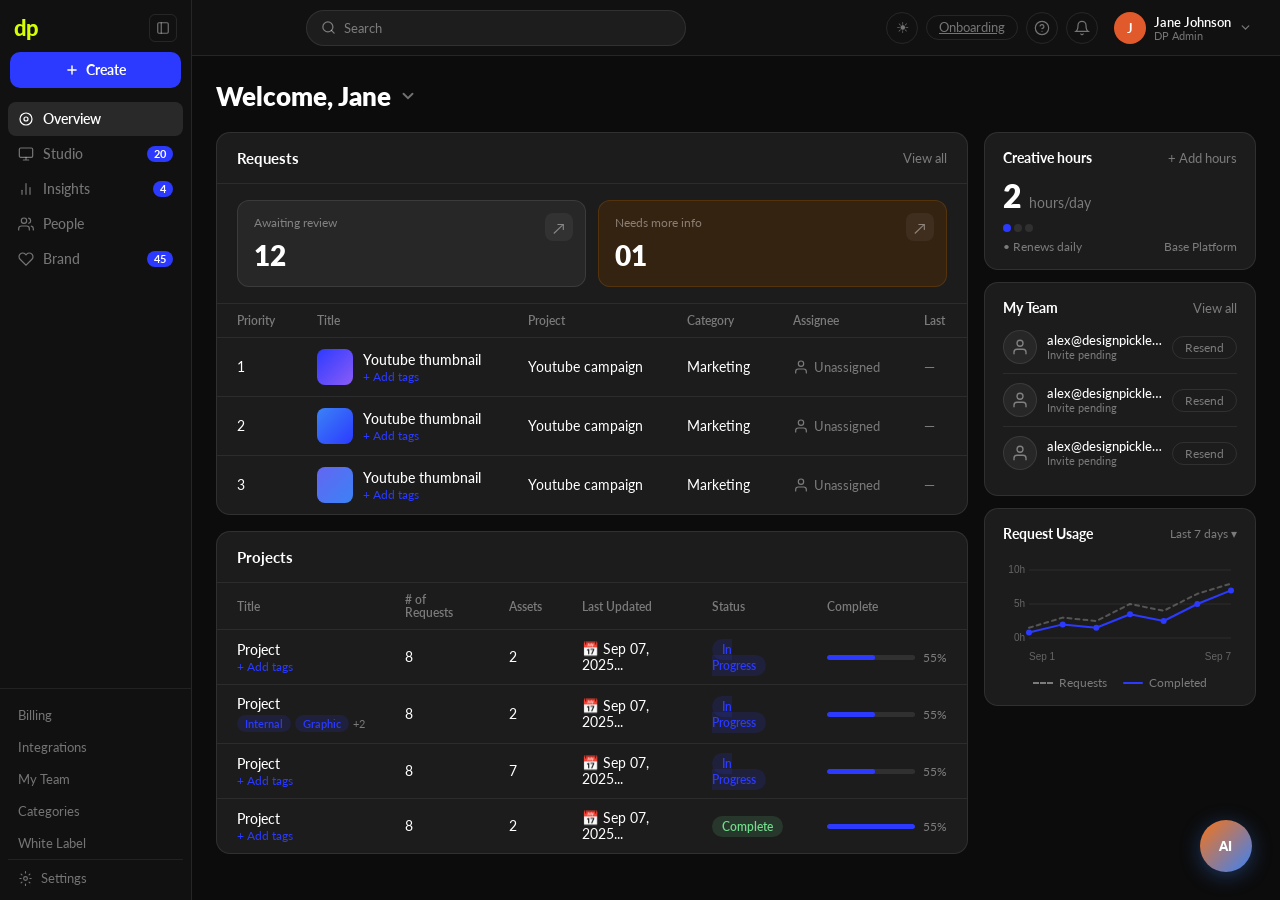
==== commit 20e81839: "Add request agent page and finalise all three standalone prototype files - index.html: standalone da" ====
--- a/index.html
+++ b/index.html
@@ -1,546 +1,62 @@
 <!DOCTYPE html>
 <!--
-  OPEN JAR — BRIEF BUILDER  v13
-  MODULES (Ctrl+F "MODULE:"):
-    DATA, STATE, SCREENS, WELCOME, CHAT, RECENTS, AI FLOW,
-    ROLES, ASSETS, ASSET MODAL + ANNOTATION, REQUESTS, BRIEF, MODAL, UTILS
+  JarCOS Dashboard  — Design Pickle
 -->
 <html lang="en">
 <head>
 <meta charset="UTF-8">
 <meta name="viewport" content="width=device-width, initial-scale=1.0">
-<title>Open Jar — Brief Builder</title>
+<title>dp — Dashboard</title>
 <link rel="preconnect" href="https://fonts.googleapis.com">
-<link href="https://fonts.googleapis.com/css2?family=DM+Sans:opsz,wght@9..40,300;9..40,400;9..40,500;9..40,600;9..40,700;9..40,800&display=swap" rel="stylesheet">
+<link href="https://fonts.googleapis.com/css2?family=Lato:wght@300;400;700;900&display=swap" rel="stylesheet">
 <style>
 *,*::before,*::after{box-sizing:border-box;margin:0;padding:0}
-html,body{height:100%;overflow:hidden;font-family:'DM Sans',system-ui,sans-serif;background:#F4F3F0}
-.app{display:flex;height:100vh;width:100vw;overflow:hidden}
-
-/* SIDENAV */
-.sidenav{width:52px;min-width:52px;background:#111;display:flex;flex-direction:column;align-items:center;padding:12px 0;gap:2px;z-index:20;flex-shrink:0}
-.sn-logo{width:34px;height:34px;background:#0A7C4A;border-radius:10px;display:flex;align-items:center;justify-content:center;margin-bottom:10px}
-.sn-logo svg{width:18px;height:18px;fill:#fff}
-.sn-div{width:28px;height:1px;background:#2A2A2A;margin:6px 0}
-.sn-btn{width:36px;height:36px;border-radius:9px;display:flex;align-items:center;justify-content:center;cursor:pointer;color:#666;border:none;background:transparent;transition:all .15s}
-.sn-btn:hover{background:#222;color:#999}.sn-btn.on{background:#1E1E1E;color:#fff}.sn-btn svg,.sn-set svg{width:18px;height:18px}
-.sn-new{width:34px;height:34px;background:#2563EB;border-radius:50%;display:flex;align-items:center;justify-content:center;cursor:pointer;margin-bottom:4px;border:none}
-.sn-new:hover{background:#1D4ED8}.sn-new svg{width:16px;height:16px;fill:#fff}
-.sn-sp{flex:1}
-.sn-set{width:36px;height:36px;border-radius:9px;display:flex;align-items:center;justify-content:center;cursor:pointer;color:#555;border:none;background:transparent;margin-bottom:8px;transition:all .15s}
-.sn-set:hover{color:#999}
-
-/* MAIN */
-.main{flex:1;display:flex;flex-direction:column;overflow:hidden;min-width:0;height:100vh}
-.topbar{height:52px;background:#fff;border-bottom:0.5px solid #E5E3DF;display:flex;align-items:center;justify-content:space-between;padding:0 20px;flex-shrink:0;z-index:15}
-.tb-l{display:flex;align-items:center;gap:10px}
-.tb-brand{font-size:13px;font-weight:600;color:#111;display:flex;align-items:center;gap:8px}
-.tb-dot{width:7px;height:7px;background:#0A7C4A;border-radius:50%}
-.tb-tag{font-size:11px;color:#BBB;padding:2px 8px;background:#F5F4F0;border-radius:9999px}
-.tb-r{display:flex;align-items:center;gap:10px}
-.tb-icon{width:34px;height:34px;border-radius:50%;display:flex;align-items:center;justify-content:center;cursor:pointer;color:#999;border:none;background:transparent;transition:all .15s}
-.tb-icon:hover{background:#F5F4F0;color:#555}.tb-icon svg{width:18px;height:18px}
-.tb-av{width:32px;height:32px;border-radius:50%;background:linear-gradient(135deg,#0A7C4A,#14B870);display:flex;align-items:center;justify-content:center;font-size:13px;font-weight:700;color:#fff;cursor:pointer}
-.progress-bar{height:2px;background:#EDEAE4;flex-shrink:0}
-.progress-fill{height:100%;background:#0A7C4A;width:0%;transition:width .5s ease}
-.content{flex:1;display:flex;overflow:hidden;position:relative}
-.content.mode-welcome .s-welcome{display:flex}.content.mode-welcome .s-chat{display:none}
-.content.mode-chat .s-welcome{display:none}.content.mode-chat .s-chat{display:flex;flex:1}
-
-/* WELCOME */
-.s-welcome{position:absolute;inset:0;background:#F4F3F0;display:flex;flex-direction:column;align-items:center;justify-content:center;padding:32px;z-index:10;gap:14px}
-.w-hero{display:flex;align-items:flex-start;gap:40px;max-width:720px;width:100%}
-.w-copy{flex:1;padding-top:4px}
-.w-title{font-size:36px;font-weight:800;color:#111;letter-spacing:-.6px;line-height:1.1;margin-bottom:8px}
-.w-sub{font-size:14px;color:#999;margin-bottom:18px}
-.w-prompt{background:#fff;border:0.5px solid #E5E3DF;border-radius:14px;padding:16px 18px;font-size:13.5px;color:#555;line-height:1.65;box-shadow:0 1px 6px rgba(0,0,0,.06)}
-.mascot{width:150px;height:150px;border-radius:24px;background:linear-gradient(145deg,#0A7C4A,#14B870);display:flex;align-items:center;justify-content:center;font-size:72px;box-shadow:0 12px 32px rgba(10,124,74,.22);position:relative;overflow:hidden;flex-shrink:0}
-.mascot::after{content:'DP EXPRESS';position:absolute;bottom:10px;left:50%;transform:translateX(-50%);font-size:7.5px;font-weight:800;letter-spacing:.08em;color:rgba(255,255,255,.6);white-space:nowrap}
-/* Type popup */
-.type-popup{background:#fff;border-radius:18px;box-shadow:0 8px 40px rgba(0,0,0,.12);padding:20px 22px 16px;max-width:700px;width:100%;animation:popUp .3s cubic-bezier(.34,1.56,.64,1)}
-.tp-hd{display:flex;align-items:center;margin-bottom:18px;gap:7px;font-size:12.5px;font-weight:500;color:#999}
-.tp-hd svg{width:14px;height:14px}
-.type-grid{display:grid;grid-template-columns:repeat(4,1fr);gap:14px;margin-bottom:16px}
-.type-tile{display:flex;flex-direction:column;align-items:center;gap:8px;cursor:pointer;transition:transform .15s}
-.type-tile:hover{transform:translateY(-2px)}.type-tile:hover .tile{border-color:#0A7C4A;box-shadow:0 4px 16px rgba(10,124,74,.15)}
-.tile{width:100%;aspect-ratio:1;border-radius:14px;border:1.5px solid #E5E3DF;display:flex;align-items:center;justify-content:center;font-size:28px;background:#F8F7F4;transition:all .15s}
-.tile.c{border-color:transparent}.ts{background:linear-gradient(135deg,#6366F1,#8B5CF6)}.tl{background:linear-gradient(135deg,#0A7C4A,#14B870)}.te{background:linear-gradient(135deg,#F59E0B,#EF4444)}.tm{background:#F0EDE8}
-.tile-lbl{font-size:12px;font-weight:500;color:#555;text-align:center}
-.tp-ft{display:flex;align-items:center;gap:8px;padding-top:4px;border-top:0.5px solid #F0EDE8}
-.tp-ft-i{display:flex;align-items:center;gap:6px;font-size:12px;color:#AAA}.tp-ft-i svg{width:14px;height:14px}
-.view-all-btn{margin-left:auto;padding:6px 14px;border:0.5px solid #D5D2CC;border-radius:9999px;background:transparent;color:#666;font-size:11.5px;font-weight:500;cursor:pointer;font-family:inherit;transition:all .12s}
-.view-all-btn:hover{border-color:#0A7C4A;color:#0A7C4A;background:#EBF5EE}
-/* Welcome input bar */
-.w-input-bar{max-width:700px;width:100%;background:#fff;border-radius:16px;box-shadow:0 2px 16px rgba(0,0,0,.08),0 0 0 0.5px rgba(0,0,0,.06);padding:12px 14px 10px;animation:popUp .35s .1s both cubic-bezier(.34,1.56,.64,1)}
-.w-input-ta{width:100%;border:none;outline:none;font-family:inherit;font-size:14px;color:#111;background:transparent;resize:none;line-height:1.5;min-height:32px;max-height:80px;overflow-y:auto}
-.w-input-ta::placeholder{color:#BBB}
-.w-input-row{display:flex;align-items:center;gap:8px;margin-top:8px;padding-top:8px;border-top:0.5px solid #F0EDE8}
-.w-plus{width:28px;height:28px;border-radius:50%;border:none;background:#F0EDE8;color:#777;font-size:18px;cursor:pointer;display:flex;align-items:center;justify-content:center;transition:background .12s;flex-shrink:0;line-height:1}
-.w-plus:hover{background:#E2DFD9}
-.w-brand{margin-left:auto;display:flex;align-items:center;gap:4px;padding:4px 10px;border:0.5px solid #E5E3DF;border-radius:9999px;font-size:12px;color:#666;cursor:pointer;transition:all .12s}
-.w-brand:hover{border-color:#999;color:#333}.w-brand svg{width:10px;height:10px}
-.w-voice{width:28px;height:28px;border-radius:50%;border:none;background:#F0EDE8;color:#888;cursor:pointer;display:flex;align-items:center;justify-content:center;transition:background .12s;flex-shrink:0}
-.w-voice:hover{background:#E2DFD9}.w-voice svg{width:14px;height:14px}
-.w-send{width:32px;height:32px;border-radius:50%;border:none;background:#111;color:#fff;cursor:pointer;display:flex;align-items:center;justify-content:center;transition:all .15s;flex-shrink:0}
-.w-send:hover{background:#333}.w-send.off{background:#D5D2CC;cursor:not-allowed}.w-send svg{width:14px;height:14px;fill:#fff}
-
-/* CHAT SCREEN */
-.s-chat{flex:1;display:none;overflow:hidden}
-.chat-pane{flex:1;display:flex;flex-direction:column;background:#fff;overflow:hidden;min-width:0;border-right:0.5px solid #E5E3DF}
-.msgs{flex:1;overflow-y:auto;padding:18px 20px;display:flex;flex-direction:column;gap:10px}
-.msgs::-webkit-scrollbar{width:4px}.msgs::-webkit-scrollbar-thumb{background:#E5E3DF;border-radius:2px}
-.chat-ft{border-top:0.5px solid #E5E3DF;padding:11px 16px;display:flex;flex-direction:column;gap:7px;flex-shrink:0;background:#FAFAF8}
-.ci-wrap{display:flex;align-items:flex-end;gap:9px}
-.ci{flex:1;background:#F5F4F0;border:0.5px solid #E5E3DF;border-radius:12px;padding:10px 14px;font-size:13px;color:#111;min-height:42px;max-height:100px;line-height:1.5;font-family:inherit;resize:none;outline:none;transition:all .15s;overflow-y:auto}
-.ci::placeholder{color:#AAA}.ci:focus{background:#fff;border-color:#C8C5BF}.ci.off{pointer-events:none;opacity:.5}
-.send-btn{width:38px;height:38px;border-radius:50%;border:none;background:#111;display:flex;align-items:center;justify-content:center;cursor:pointer;flex-shrink:0;transition:all .15s;align-self:flex-end}
-.send-btn:hover{background:#333}.send-btn.off{background:#D0CCC7;cursor:not-allowed}.send-btn svg{width:15px;height:15px;fill:#fff}
-.chat-hint{font-size:11px;color:#C0BDB8;padding:0 2px}
-
-/* BUBBLES */
-.msg{display:flex;align-items:flex-end;gap:9px;max-width:90%;animation:fadeUp .2s ease;flex-shrink:0}
-.msg.ai{align-self:flex-start}.msg.user{align-self:flex-end;flex-direction:row-reverse}
-.av{width:28px;height:28px;border-radius:50%;display:flex;align-items:center;justify-content:center;font-size:9px;font-weight:700;flex-shrink:0}
-.av.ai{background:#0A7C4A;color:#fff}.av.us{background:#111;color:#fff}
-.bub{padding:10px 14px;border-radius:18px;font-size:13px;line-height:1.6;white-space:pre-wrap;word-break:break-word}
-.msg.ai .bub{background:#fff;border:0.5px solid #E5E3DF;border-bottom-left-radius:3px;color:#111;box-shadow:0 1px 3px rgba(0,0,0,.04)}
-.msg.user .bub{background:#111;color:#fff;border-bottom-right-radius:3px}
-.tw{display:flex;align-items:flex-end;gap:9px;animation:fadeUp .18s ease}
-.dots{display:flex;gap:4px;padding:12px 15px;background:#fff;border:0.5px solid #E5E3DF;border-radius:18px;border-bottom-left-radius:3px}
-.dots span{width:5px;height:5px;background:#ccc;border-radius:50%;animation:db 1.1s infinite}
-.dots span:nth-child(2){animation-delay:.2s}.dots span:nth-child(3){animation-delay:.4s}
-
-/* RECENT CARDS */
-.rc-wrap{align-self:flex-start;margin-left:37px;width:min(440px,95%);display:flex;flex-direction:column;gap:6px;animation:fadeUp .25s ease}
-.rc-wrap.used{opacity:.28;pointer-events:none}
-.rc-lbl{font-size:9px;font-weight:700;letter-spacing:.1em;text-transform:uppercase;color:#0A7C4A;margin-bottom:2px}
-.rc{background:#fff;border:0.5px solid #E5E3DF;border-radius:11px;padding:11px 13px;display:flex;gap:12px;align-items:flex-start;cursor:pointer;transition:all .15s}
-.rc:hover{border-color:#999;background:#FAFAF8;transform:translateY(-1px);box-shadow:0 3px 12px rgba(0,0,0,.06)}
-.rc.sel{border-color:#0A7C4A;background:#EBF5EE;pointer-events:none;transform:none;box-shadow:none}
-.rc-icon{width:34px;height:34px;border-radius:8px;display:flex;align-items:center;justify-content:center;font-size:16px;flex-shrink:0}
-.rc-body{flex:1;min-width:0}.rc-title{font-size:13px;font-weight:600;color:#111;margin-bottom:2px;white-space:nowrap;overflow:hidden;text-overflow:ellipsis}
-.rc-desc{font-size:11.5px;color:#888;line-height:1.5;display:-webkit-box;-webkit-line-clamp:2;-webkit-box-orient:vertical;overflow:hidden}
-.rc-meta{font-size:10px;color:#C5C2BC;margin-top:3px;display:flex;align-items:center;gap:4px}
-.rc-dot{width:3px;height:3px;background:#D5D2CC;border-radius:50%}
-.rc-or{display:flex;align-items:center;gap:10px;padding:2px 0}
-.rc-or-line{flex:1;height:0.5px;background:#E5E3DF}.rc-or-text{font-size:11px;color:#C5C2BC;font-weight:500}
-
-/* OPTION CARDS */
-.oc-wrap{align-self:flex-start;margin-left:37px;width:min(420px,95%);display:flex;flex-direction:column;gap:5px;animation:fadeUp .25s ease}
-.oc-wrap.used{opacity:.28;pointer-events:none}
-.oc-lbl{font-size:9px;font-weight:700;letter-spacing:.1em;text-transform:uppercase;color:#0A7C4A;margin-bottom:2px}
-.oc{background:#fff;border:0.5px solid #E5E3DF;border-radius:10px;padding:11px 14px;display:flex;gap:10px;align-items:flex-start;cursor:pointer;transition:all .12s}
-.oc:hover{border-color:#999;background:#FAFAF8}.oc:hover .oc-lt{background:#E2DFD9;color:#555}
-.oc.sel{border-color:#0A7C4A;background:#EBF5EE;pointer-events:none}.oc.sel .oc-lt{background:#0A7C4A;color:#fff}
-.oc-lt{width:20px;height:20px;background:#F0EDE8;border-radius:50%;display:flex;align-items:center;justify-content:center;font-size:10px;font-weight:700;color:#999;flex-shrink:0;transition:all .12s;margin-top:1px}
-.oc-tx{font-size:12.5px;color:#333;line-height:1.6;white-space:pre-wrap}
-.oc-ex{display:flex;flex-wrap:wrap;gap:5px;padding-top:4px}
-.xbtn{padding:5px 12px;border:0.5px solid #D5D2CC;border-radius:9999px;background:transparent;color:#666;font-size:11px;font-weight:500;cursor:pointer;font-family:inherit;transition:all .12s}
-.xbtn:hover{border-color:#888;color:#222}
-
-/* INLINE ASSET CARDS */
-.ia-wrap{align-self:flex-start;margin-left:37px;width:min(450px,95%);display:flex;flex-direction:column;gap:5px;animation:fadeUp .3s ease}
-.ia-lbl{font-size:9px;font-weight:700;letter-spacing:.1em;text-transform:uppercase;color:#0A7C4A;margin-bottom:2px}
-.ia-card{background:#fff;border:0.5px solid #E5E3DF;border-radius:11px;padding:10px 12px;display:flex;align-items:center;gap:10px;cursor:pointer;transition:all .12s}
-.ia-card:hover{border-color:#0A7C4A;background:#F0FDF7;transform:translateY(-1px);box-shadow:0 3px 10px rgba(10,124,74,.1)}
-.ia-card.approved{border-color:#0A7C4A;background:#EBF5EE;pointer-events:none}
-.ia-card.rejected{border-color:#EF4444;background:#FFF5F5;opacity:.55;pointer-events:none}
-.ia-thumb{width:44px;height:44px;border-radius:8px;flex-shrink:0;display:flex;align-items:center;justify-content:center;font-size:9px;font-weight:700;line-height:1.2;text-align:center;padding:3px;overflow:hidden;position:relative}
-.ia-thumb-expand{position:absolute;inset:0;background:rgba(0,0,0,.0);display:flex;align-items:center;justify-content:center;opacity:0;transition:all .15s;border-radius:8px;font-size:14px}
-.ia-card:hover .ia-thumb-expand{background:rgba(0,0,0,.3);opacity:1}
-.ia-info{flex:1;min-width:0}
-.ia-name{font-size:12.5px;font-weight:600;color:#111;white-space:nowrap;overflow:hidden;text-overflow:ellipsis;margin-bottom:2px}
-.ia-type{font-size:11px;color:#AAA}
-.ia-expand-hint{font-size:10px;color:#0A7C4A;font-weight:500}
-.ia-btns{display:flex;gap:5px;flex-shrink:0}
-.ia-approve{padding:5px 11px;border-radius:9999px;border:none;background:#0A7C4A;color:#fff;font-size:11px;font-weight:600;cursor:pointer;font-family:inherit;transition:all .12s}
-.ia-approve:hover{background:#088A52}
-.ia-reject{padding:5px 11px;border-radius:9999px;border:0.5px solid #E5E3DF;background:transparent;color:#888;font-size:11px;cursor:pointer;font-family:inherit;transition:all .12s}
-.ia-reject:hover{border-color:#EF4444;color:#EF4444}
-.ia-footer{display:flex;gap:8px;padding-top:2px}
-.ia-approve-all{flex:1;padding:10px;border-radius:10px;background:#0A7C4A;color:#fff;font-family:inherit;font-size:13px;font-weight:700;border:none;cursor:pointer;transition:all .15s}
-.ia-approve-all:hover{background:#088A52;transform:translateY(-1px);box-shadow:0 4px 14px rgba(10,124,74,.22)}
-.ia-approve-all.done{background:#14B870;pointer-events:none}
-.ia-req-btn{flex:1;padding:10px;border-radius:10px;background:#fff;color:#555;font-family:inherit;font-size:13px;font-weight:500;border:0.5px solid #E5E3DF;cursor:pointer;transition:all .15s}
-.ia-req-btn:hover{border-color:#999;color:#111}
-
-/* IN-PROGRESS REQUEST CARDS */
-.ip-wrap{align-self:flex-start;margin-left:37px;width:min(460px,95%);display:flex;flex-direction:column;gap:6px;animation:fadeUp .3s ease}
-.ip-lbl{font-size:9px;font-weight:700;letter-spacing:.1em;text-transform:uppercase;color:#0A7C4A;margin-bottom:2px}
-.ip-card{background:#fff;border:0.5px solid #E5E3DF;border-radius:12px;padding:13px 15px;display:flex;align-items:center;gap:12px;cursor:pointer;transition:all .15s}
-.ip-card:hover{border-color:#0A7C4A;background:#F0FDF7;transform:translateY(-1px);box-shadow:0 3px 12px rgba(0,0,0,.07)}
-.ip-card.active{border-color:#0A7C4A;background:#EBF5EE}
-.ip-icon{width:38px;height:38px;border-radius:9px;display:flex;align-items:center;justify-content:center;font-size:18px;flex-shrink:0}
-.ip-info{flex:1;min-width:0}.ip-title{font-size:13px;font-weight:600;color:#111;margin-bottom:2px;white-space:nowrap;overflow:hidden;text-overflow:ellipsis}
-.ip-type{font-size:11.5px;color:#AAA}
-.ip-badge{font-size:11px;font-weight:600;padding:3px 9px;border-radius:9999px;flex-shrink:0;white-space:nowrap}
-.ip-badge.awaiting{background:#FEF3C7;color:#D97706}.ip-badge.revision{background:#EDE9FE;color:#7C3AED}.ip-badge.approved{background:#D1FAE5;color:#059669}
-.ip-arrow{font-size:18px;color:#CCC;flex-shrink:0;transition:all .15s}.ip-card:hover .ip-arrow{color:#0A7C4A}
-.thread-div{display:flex;align-items:center;gap:10px;padding:4px 0;animation:fadeUp .2s ease}
-.td-line{flex:1;height:0.5px;background:#E5E3DF}.td-txt{font-size:11px;color:#AAA;white-space:nowrap;font-weight:500}
-.back-btn{align-self:flex-start;margin-left:37px;display:flex;align-items:center;gap:6px;font-size:12px;color:#0A7C4A;font-weight:600;cursor:pointer;padding:5px 12px;border:0.5px solid #0A7C4A;border-radius:9999px;background:#EBF5EE;transition:all .12s;animation:fadeUp .2s ease}
-.back-btn:hover{background:#D4EDE0}
-
-/* RIGHT PANEL — BRIEF */
-.right-panel{width:296px;min-width:296px;display:flex;flex-direction:column;background:#F7F5F1;overflow:hidden;flex-shrink:0;transition:width .4s,opacity .4s}
-.right-panel.hidden{width:0;min-width:0;opacity:0}
-.rp-hd{padding:14px 15px 11px;display:flex;align-items:center;justify-content:space-between;border-bottom:0.5px solid #EAE8E3;flex-shrink:0}
-.rp-lbl{font-size:9px;font-weight:700;letter-spacing:.12em;text-transform:uppercase;color:#BBB}
-.rp-badge{font-size:10px;font-weight:600;padding:3px 9px;border-radius:9999px;background:#EDEAE4;color:#888;transition:all .3s}
-.rp-badge.locked{background:#E6F3EC;color:#0A7C4A}.rp-badge.progress{background:#DBEAFE;color:#1D4ED8}.rp-badge.approved{background:#D1FAE5;color:#059669}
-.rp-body{flex:1;overflow-y:auto;padding:10px;display:flex;flex-direction:column;gap:8px}
-.rp-body::-webkit-scrollbar{width:4px}.rp-body::-webkit-scrollbar-thumb{background:#ddd;border-radius:2px}
-.rp-empty{display:flex;flex-direction:column;align-items:center;text-align:center;padding:44px 18px;gap:10px}
-.rp-empty-i{font-size:30px;opacity:.28}.rp-empty-t{font-size:11.5px;color:#BBB;line-height:1.6;max-width:180px}
-.bsec{background:#fff;border-radius:10px;padding:12px;border:0.5px solid #E5E3DF;animation:fadeUp .3s ease}
-.bsect{font-size:8.5px;font-weight:700;letter-spacing:.12em;text-transform:uppercase;color:#BBB;margin-bottom:9px}
-.brow{padding:5px 0;border-bottom:0.5px solid #F0EDE8}.brow:last-child{border-bottom:none;padding-bottom:0}
-.brl{font-size:8px;font-weight:700;letter-spacing:.06em;text-transform:uppercase;color:#C5C2BC;margin-bottom:2px}
-.brv{font-size:11.5px;color:#111;line-height:1.5;white-space:pre-wrap}
-.bai{padding:8px 0;border-bottom:0.5px solid #F0EDE8;display:flex;align-items:center;gap:9px}.bai:last-child{border-bottom:none;padding-bottom:0}
-.bai-th{width:34px;height:34px;border-radius:7px;flex-shrink:0;overflow:hidden;display:flex;align-items:center;justify-content:center;font-size:9px;font-weight:700;text-align:center;line-height:1.2;padding:2px}
-.bai-nm{font-size:11.5px;font-weight:600;color:#111;white-space:nowrap;overflow:hidden;text-overflow:ellipsis}
-.bai-tp{font-size:10px;color:#AAA}.bai-dl{width:24px;height:24px;border-radius:50%;background:#F0EDE8;border:none;display:flex;align-items:center;justify-content:center;cursor:pointer;color:#666;flex-shrink:0;font-size:13px}
-.bai-dl:hover{background:#E2DFD9}
-.bwi{padding:8px 0;display:flex;align-items:center;gap:10px}
-.bwi-avs{display:flex}.bwi-av{width:24px;height:24px;border-radius:50%;border:2px solid #fff;margin-left:-6px;font-size:9px;font-weight:700;color:#fff;display:flex;align-items:center;justify-content:center}.bwi-av:first-child{margin-left:0}
-.bwi-nm{font-size:12px;font-weight:600;color:#111}.bwi-mt{font-size:10.5px;color:#AAA}
-.brief-locked-banner{background:#0A7C4A;color:#fff;padding:11px 12px;border-radius:9px;display:flex;align-items:center;gap:8px;font-size:12px;font-weight:600}
-.brief-approved-banner{background:#14B870;color:#fff;padding:11px 12px;border-radius:9px;display:flex;align-items:center;gap:8px;font-size:12px;font-weight:600}
-
-/* ROLES MODAL */
-.roles-ov{position:absolute;inset:0;background:rgba(10,10,10,.4);z-index:40;display:none;align-items:center;justify-content:center;padding:24px;backdrop-filter:blur(3px)}
-.roles-ov.show{display:flex}
-.roles-modal{background:#fff;border-radius:16px;box-shadow:0 16px 48px rgba(0,0,0,.18);width:100%;max-width:500px;overflow:hidden;animation:fadeUp .28s ease}
-.rm-hd{padding:18px 20px 14px;display:flex;align-items:center;justify-content:space-between;border-bottom:0.5px solid #F0EDE8}
-.rm-title{font-size:15px;font-weight:700;color:#111}
-.rm-acts{display:flex;align-items:center;gap:8px}
-.rm-ok{padding:8px 20px;border-radius:9999px;background:#111;color:#fff;font-family:inherit;font-size:13px;font-weight:600;border:none;cursor:pointer;transition:all .15s}
-.rm-ok:hover{background:#333}
-.rm-x{width:28px;height:28px;border-radius:50%;border:none;background:#F0EDE8;color:#666;font-size:14px;cursor:pointer;display:flex;align-items:center;justify-content:center}
-.rm-sub{font-size:11.5px;color:#AAA;padding:8px 20px 4px}
-.role-row{padding:10px 20px;display:flex;align-items:center;gap:12px;transition:background .12s}.role-row:hover{background:#FAFAF8}
-.rn{width:20px;height:20px;border-radius:50%;background:#F0EDE8;display:flex;align-items:center;justify-content:center;font-size:11px;font-weight:600;color:#999;flex-shrink:0}
-.rav{width:30px;height:30px;border-radius:50%;display:flex;align-items:center;justify-content:center;font-size:11px;font-weight:700;color:#fff;flex-shrink:0}
-.ri{flex:1;min-width:0}.rn2{font-size:13px;font-weight:600;color:#111}
-.rm2{font-size:11px;color:#AAA;display:flex;align-items:center;gap:5px;margin-top:1px}
-.rm2-dot{width:2px;height:2px;background:#CCC;border-radius:50%}
-.rb{padding:3px 9px;border-radius:9999px;font-size:11px;font-weight:600;flex-shrink:0}
-.b-you{background:#DBEAFE;color:#1D4ED8}.b-team{background:#EDE9FE;color:#7C3AED}.b-dp{background:#D1FAE5;color:#059669}
-
-/* =====================================================
-   ASSET FULLSCREEN MODAL + ANNOTATION
-===================================================== */
-.asset-fs{position:fixed;inset:0;z-index:200;display:none;background:#0D0D0D;flex-direction:column}
-.asset-fs.show{display:flex}
-/* Top bar */
-.afs-top{height:56px;background:#161616;display:flex;align-items:center;justify-content:space-between;padding:0 20px;flex-shrink:0;border-bottom:1px solid #2A2A2A}
-.afs-title{font-size:14px;font-weight:600;color:#fff}
-.afs-counter{font-size:12px;color:#888;background:rgba(255,255,255,.08);padding:3px 10px;border-radius:9999px}
-.afs-top-btns{display:flex;align-items:center;gap:8px}
-.afs-close{width:32px;height:32px;border-radius:50%;border:none;background:rgba(255,255,255,.1);color:#fff;font-size:16px;cursor:pointer;display:flex;align-items:center;justify-content:center;transition:background .12s}
-.afs-close:hover{background:rgba(255,255,255,.2)}
-/* Body */
-.afs-body{flex:1;display:flex;overflow:hidden}
-/* Canvas area */
-.afs-canvas-area{flex:1;display:flex;align-items:center;justify-content:center;padding:24px;position:relative}
-.afs-prev,.afs-next{position:absolute;top:50%;transform:translateY(-50%);width:44px;height:44px;border-radius:50%;background:rgba(255,255,255,.12);border:none;color:#fff;font-size:22px;cursor:pointer;display:flex;align-items:center;justify-content:center;transition:all .15s;z-index:5}
-.afs-prev:hover,.afs-next:hover{background:rgba(255,255,255,.22)}
-.afs-prev{left:16px}.afs-next{right:16px}
-.afs-preview-wrap{position:relative;border-radius:12px;overflow:hidden;box-shadow:0 8px 40px rgba(0,0,0,.5);max-width:680px;max-height:480px;width:100%;height:100%}
-.afs-preview-bg{width:100%;height:100%;display:flex;align-items:center;justify-content:center}
-.afs-preview-label{font-size:11px;font-weight:700;letter-spacing:.08em;text-transform:uppercase;opacity:.7;text-align:center;line-height:1.2;padding:0 12px}
-.afs-preview-name{font-size:22px;font-weight:800;text-align:center;padding:0 16px;line-height:1.2;margin-top:8px}
-.afs-annotation-canvas{position:absolute;inset:0;cursor:crosshair;border-radius:12px}
-/* Annotation pins */
-.afs-pin{position:absolute;width:24px;height:24px;border-radius:50%;display:flex;align-items:center;justify-content:center;font-size:10px;font-weight:700;color:#fff;cursor:pointer;transform:translate(-50%,-50%);transition:transform .15s;z-index:10;box-shadow:0 2px 8px rgba(0,0,0,.4)}
-.afs-pin:hover{transform:translate(-50%,-50%) scale(1.2)}
-/* Sidebar */
-.afs-sidebar{width:280px;min-width:280px;background:#1A1A1A;border-left:1px solid #2A2A2A;display:flex;flex-direction:column;overflow:hidden}
-.afs-sidebar-hd{padding:16px 16px 12px;border-bottom:1px solid #2A2A2A;flex-shrink:0}
-.afs-sidebar-title{font-size:12px;font-weight:700;color:#888;letter-spacing:.08em;text-transform:uppercase}
-.afs-notes{flex:1;overflow-y:auto;padding:12px}
-.afs-notes::-webkit-scrollbar{width:3px}.afs-notes::-webkit-scrollbar-thumb{background:#333;border-radius:2px}
-.afs-note-empty{padding:24px 12px;text-align:center;font-size:12.5px;color:#555;line-height:1.6}
-.afs-note{background:#252525;border-radius:10px;padding:10px 12px;margin-bottom:8px;animation:fadeUp .2s ease}
-.afs-note-num{display:flex;align-items:center;gap:7px;margin-bottom:6px}
-.afs-note-pin{width:20px;height:20px;border-radius:50%;display:flex;align-items:center;justify-content:center;font-size:9px;font-weight:700;color:#fff;flex-shrink:0}
-.afs-note-idx{font-size:11px;font-weight:600;color:#888}
-.afs-note-input{width:100%;background:#1A1A1A;border:0.5px solid #333;border-radius:7px;padding:7px 9px;font-size:12px;color:#E5E3DF;font-family:inherit;resize:none;outline:none;min-height:56px;line-height:1.5;transition:border-color .12s}
-.afs-note-input:focus{border-color:#0A7C4A}
-.afs-note-input::placeholder{color:#555}
-.afs-note-del{float:right;margin-left:8px;cursor:pointer;font-size:12px;color:#555;transition:color .12s}
-.afs-note-del:hover{color:#EF4444}
-/* Annotation toolbar */
-.afs-toolbar{padding:12px 16px;border-top:1px solid #2A2A2A;flex-shrink:0;display:flex;flex-direction:column;gap:8px}
-.afs-tb-row{display:flex;align-items:center;gap:6px}
-.afs-tb-lbl{font-size:10px;color:#666;font-weight:600;letter-spacing:.06em;text-transform:uppercase;width:52px;flex-shrink:0}
-.afs-tool-btn{width:30px;height:30px;border-radius:7px;border:none;background:rgba(255,255,255,.06);color:#888;cursor:pointer;display:flex;align-items:center;justify-content:center;transition:all .12s;font-size:14px}
-.afs-tool-btn:hover{background:rgba(255,255,255,.12);color:#fff}
-.afs-tool-btn.active{background:#0A7C4A;color:#fff}
-.afs-color-dot{width:22px;height:22px;border-radius:50%;cursor:pointer;border:2px solid transparent;transition:all .12s;flex-shrink:0}
-.afs-color-dot:hover{transform:scale(1.15)}.afs-color-dot.active{border-color:#fff}
-.afs-size-slider{flex:1;height:3px;accent-color:#0A7C4A;cursor:pointer}
-/* Bottom action bar */
-.afs-bottom{height:72px;background:#161616;border-top:1px solid #2A2A2A;display:flex;align-items:center;justify-content:space-between;padding:0 24px;flex-shrink:0}
-.afs-bottom-left{display:flex;align-items:center;gap:10px}
-.afs-send-notes{padding:9px 18px;border-radius:10px;border:0.5px solid #333;background:transparent;color:#CCC;font-family:inherit;font-size:13px;font-weight:500;cursor:pointer;transition:all .15s}
-.afs-send-notes:hover{border-color:#888;color:#fff}
-.afs-bottom-right{display:flex;align-items:center;gap:10px}
-.afs-reject-btn{padding:11px 24px;border-radius:12px;background:transparent;color:#EF4444;font-family:inherit;font-size:13px;font-weight:600;border:1.5px solid #EF4444;cursor:pointer;transition:all .15s}
-.afs-reject-btn:hover{background:#EF4444;color:#fff}
-.afs-approve-btn{padding:11px 28px;border-radius:12px;background:#0A7C4A;color:#fff;font-family:inherit;font-size:13px;font-weight:700;border:none;cursor:pointer;transition:all .15s}
-.afs-approve-btn:hover{background:#088A52;transform:translateY(-1px);box-shadow:0 4px 16px rgba(10,124,74,.3)}
-.afs-approved-state{padding:11px 28px;border-radius:12px;background:#14B870;color:#fff;font-family:inherit;font-size:13px;font-weight:700;border:none;pointer-events:none}
-
-/* TYPE PICKER MODAL */
-.modal-back{position:fixed;inset:0;background:rgba(0,0,0,.45);z-index:300;display:flex;align-items:center;justify-content:center;opacity:0;pointer-events:none;transition:opacity .2s}
-.modal-back.open{opacity:1;pointer-events:auto}
-.modal{background:#fff;border-radius:16px;width:880px;max-width:96vw;height:600px;max-height:92vh;display:flex;flex-direction:column;overflow:hidden;box-shadow:0 24px 72px rgba(0,0,0,.22);transform:translateY(14px) scale(.98);transition:transform .22s,opacity .22s;opacity:0}
-.modal-back.open .modal{transform:translateY(0) scale(1);opacity:1}
-.m-top{padding:22px 24px 16px;border-bottom:0.5px solid #EDEAE4;flex-shrink:0;display:flex;align-items:center;justify-content:space-between;gap:16px}
-.m-title{font-size:17px;font-weight:700;color:#111}
-.m-search{flex:1;max-width:240px;height:36px;border:0.5px solid #E5E3DF;border-radius:9px;padding:0 13px;font-size:13px;font-family:inherit;color:#111;outline:none;background:#FAFAF8}
-.m-search:focus{border-color:#0A7C4A}
-.m-x{width:30px;height:30px;border-radius:50%;border:none;background:#F0EDE8;color:#666;font-size:16px;cursor:pointer;display:flex;align-items:center;justify-content:center}
-.m-x:hover{background:#E2DFD9;color:#333}
-.m-body{flex:1;display:flex;overflow:hidden}
-.m-cats{width:200px;min-width:200px;border-right:0.5px solid #EDEAE4;overflow-y:auto;padding:12px 9px;flex-shrink:0}
-.m-cats::-webkit-scrollbar{width:3px}.m-cats::-webkit-scrollbar-thumb{background:#ddd;border-radius:2px}
-.cat-item{padding:8px 11px;border-radius:8px;font-size:13px;color:#666;cursor:pointer;transition:all .12s}
-.cat-item:hover{background:#F5F4F0;color:#111}.cat-item.on{background:#F0EDE8;color:#111;font-weight:600}
-.m-gw{flex:1;overflow-y:auto;padding:16px 18px}
-.m-gw::-webkit-scrollbar{width:4px}.m-gw::-webkit-scrollbar-thumb{background:#ddd;border-radius:2px}
-.m-grid{display:grid;grid-template-columns:repeat(3,1fr);gap:8px}
-.mt-card{border:0.5px solid #E5E3DF;border-radius:10px;padding:12px 14px;display:flex;align-items:center;gap:10px;cursor:pointer;transition:all .12s;background:#fff}
-.mt-card:hover{border-color:#999;background:#FAFAF8}.mt-card.sel{border-color:#0A7C4A;background:#EBF5EE}
-.mt-card .chk{width:17px;height:17px;border-radius:4px;border:1.5px solid #D0CCC7;flex-shrink:0;display:flex;align-items:center;justify-content:center;transition:all .12s}
-.mt-card.sel .chk{background:#0A7C4A;border-color:#0A7C4A;color:#fff}
-.chk-tick{font-size:9px;display:none}.mt-card.sel .chk-tick{display:block}
-.mt-nm{font-size:12.5px;color:#444;line-height:1.4}.mt-card.sel .mt-nm{color:#111;font-weight:500}
-.m-bot{border-top:0.5px solid #EDEAE4;padding:15px 22px;display:flex;align-items:center;justify-content:space-between;flex-shrink:0}
-.m-sl-lbl{font-size:12.5px;color:#AAA}.m-sl-lbl span{color:#111;font-weight:600}
-.m-conf{padding:10px 26px;border-radius:9999px;font-family:inherit;font-size:13px;font-weight:600;border:none;background:#D5D2CC;color:#fff;cursor:not-allowed;transition:all .15s}
-.m-conf.ready{background:#111;cursor:pointer}.m-conf.ready:hover{background:#333}
-
-/* ANIMATIONS */
-@keyframes fadeUp{from{opacity:0;transform:translateY(7px)}to{opacity:1;transform:translateY(0)}}
-@keyframes popUp{from{opacity:0;transform:scale(.96) translateY(8px)}to{opacity:1;transform:scale(1) translateY(0)}}
-@keyframes db{0%,60%,100%{transform:translateY(0);background:#ccc}30%{transform:translateY(-4px);background:#0A7C4A}}
-
-/* ── AGENT TABS ── */
-.agent-tabs{display:flex;align-items:center;gap:2px;padding:0 20px;height:42px;background:#fff;border-bottom:0.5px solid #E5E3DF;flex-shrink:0;z-index:14}
-.agent-close-btn{margin-left:auto;width:30px;height:30px;border-radius:50%;border:none;background:transparent;cursor:pointer;display:flex;align-items:center;justify-content:center;color:#999;transition:background .12s,color .12s}
-.agent-close-btn:hover{background:#F5F4F0;color:#111}
-.agent-tab{padding:6px 16px;border-radius:9999px;font-size:12.5px;font-weight:600;cursor:pointer;border:none;background:transparent;color:#999;transition:all .15s;display:flex;align-items:center;gap:6px}
-.agent-tab:hover{background:#F5F4F0;color:#555}
-.agent-tab.active{background:#111;color:#fff}
-.agent-tab-dot{width:6px;height:6px;border-radius:50%;background:currentColor;opacity:.7}
-.agent-pane{display:none;flex-direction:column;overflow:hidden}
-.agent-pane.active{display:flex;flex:1;flex-direction:column;overflow:hidden;min-height:0}
-
-/* ── ONBOARDING AGENT ── */
-.ob-wrap{flex:1;display:flex;flex-direction:column;overflow:hidden;background:#F4F3F0;min-height:0}
-/* OB Welcome */
-.ob-welcome{flex:1;background:#F4F3F0;display:flex;align-items:center;justify-content:center;padding:40px;gap:40px;overflow:auto;flex-wrap:wrap}
-.ob-welcome.hidden{display:none}
-.ob-wl-copy{max-width:420px;flex:1;min-width:260px}
-.ob-wl-title{font-size:42px;font-weight:800;color:#111;letter-spacing:-.6px;margin-bottom:6px}
-.ob-wl-name{font-size:16px;font-weight:400;color:#666;margin-bottom:24px}
-.ob-wl-name strong{color:#111}
-.ob-wl-bubble{background:#fff;border:0.5px solid #E5E3DF;border-radius:18px 18px 18px 3px;padding:18px 22px;font-size:14px;color:#555;line-height:1.7;box-shadow:0 2px 12px rgba(0,0,0,.06);margin-bottom:28px}
-.ob-get-started{padding:14px 40px;border-radius:9999px;background:#111;color:#fff;font-family:inherit;font-size:14px;font-weight:700;border:none;cursor:pointer;transition:all .15s}
-.ob-get-started:hover{background:#333}
-.ob-mascot{flex-shrink:0;width:200px}
-.ob-mascot-img{width:220px;height:220px;border-radius:32px;background:linear-gradient(145deg,#0A7C4A,#14B870);display:flex;align-items:center;justify-content:center;font-size:100px;box-shadow:0 16px 48px rgba(10,124,74,.22);position:relative;overflow:hidden}
-.ob-mascot-img::before{content:'';position:absolute;inset:0;background:linear-gradient(145deg,#0A7C4A 0%,#14B870 60%,#52D6A2 100%)}
-.ob-mascot-img::after{content:'DESIGN PICKLE EXPRESS';position:absolute;bottom:14px;left:50%;transform:translateX(-50%);font-size:7px;font-weight:800;letter-spacing:.1em;color:rgba(255,255,255,.5);white-space:nowrap}
-
-/* OB Chat area */
-.ob-chat{flex:1;display:none;flex-direction:column;overflow:hidden;background:#fff}
-.ob-chat.active{display:flex;flex:1;min-height:0}
-.ob-msgs{flex:1;overflow-y:auto;padding:18px 20px;display:flex;flex-direction:column;gap:10px}
-.ob-msgs::-webkit-scrollbar{width:4px}
-.ob-msgs::-webkit-scrollbar-thumb{background:#E5E3DF;border-radius:2px}
-.ob-input-bar{border-top:0.5px solid #E5E3DF;padding:11px 16px;background:#FAFAF8;flex-shrink:0;display:flex;flex-direction:column;gap:7px}
-.ob-input-row{display:flex;align-items:flex-end;gap:9px}
-.ob-input-ta{flex:1;background:#F5F4F0;border:0.5px solid #E5E3DF;border-radius:12px;padding:10px 14px;font-size:13px;color:#111;min-height:42px;max-height:100px;font-family:inherit;resize:none;outline:none;transition:all .15s}
-.ob-input-ta::placeholder{color:#AAA}
-.ob-input-ta:focus{background:#fff;border-color:#C8C5BF}
-.ob-send{width:38px;height:38px;border-radius:50%;border:none;background:#0A7C4A;display:flex;align-items:center;justify-content:center;cursor:pointer;flex-shrink:0;align-self:flex-end;transition:all .15s}
-.ob-send:hover{background:#088A52}
-.ob-send.off{background:#D0CCC7;cursor:not-allowed}
-.ob-send svg{width:15px;height:15px;fill:#fff}
-
-/* OB Step cards (inline in chat) */
-.ob-step-card{align-self:flex-start;flex-shrink:0;margin-left:37px;width:min(500px,95%);background:#fff;border:0.5px solid #E5E3DF;border-radius:14px;overflow:hidden;animation:fadeUp .28s ease;box-shadow:0 2px 10px rgba(0,0,0,.05);display:flex;flex-direction:column;max-height:min(680px,82vh)}
-.ob-step-card.used{opacity:.3;pointer-events:none}
-.ob-sc-body{padding:18px 20px;overflow-y:auto;flex:1;min-height:200px}
-.ob-sc-q{font-size:15px;font-weight:700;color:#111;margin-bottom:4px}
-.ob-sc-hint{font-size:12px;color:#AAA;margin-bottom:16px;line-height:1.5}
-/* Dropdown */
-.ob-dropdown-wrap{position:relative}
-.ob-dropdown-btn{width:100%;padding:11px 14px;border:0.5px solid #D5D2CC;border-radius:10px;background:#fff;font-family:inherit;font-size:13.5px;color:#111;text-align:left;cursor:pointer;display:flex;align-items:center;justify-content:space-between;transition:border-color .12s}
-.ob-dropdown-btn:hover{border-color:#999}
-.ob-dropdown-btn.open{border-color:#0A7C4A;border-radius:10px 10px 0 0}
-.ob-dropdown-btn svg{width:16px;height:16px;flex-shrink:0;transition:transform .2s}
-.ob-dropdown-btn.open svg{transform:rotate(180deg)}
-.ob-dropdown-menu{position:absolute;top:100%;left:0;right:0;background:#fff;border:0.5px solid #D5D2CC;border-top:none;border-radius:0 0 10px 10px;overflow:hidden;box-shadow:0 4px 16px rgba(0,0,0,.1);z-index:50}
-.ob-dd-item{padding:12px 14px;font-size:13.5px;color:#444;cursor:pointer;display:flex;align-items:center;justify-content:space-between;transition:background .1s}
-.ob-dd-item:hover{background:#F5F4F0;color:#111}
-.ob-dd-item.sel{color:#111;font-weight:500}
-.ob-dd-item .ob-check{width:16px;height:16px;flex-shrink:0;color:#0A7C4A}
-/* URL inputs */
-.ob-url-row{display:flex;align-items:center;gap:8px;margin-bottom:8px}
-.ob-url-input{flex:1;padding:11px 14px;border:0.5px solid #D5D2CC;border-radius:10px;font-family:inherit;font-size:13px;color:#111;outline:none;transition:border-color .12s}
-.ob-url-input:focus{border-color:#0A7C4A}
-.ob-url-input::placeholder{color:#CCC}
-.ob-url-icon-btn{width:34px;height:34px;border-radius:50%;border:0.5px solid #D5D2CC;background:#fff;display:flex;align-items:center;justify-content:center;cursor:pointer;flex-shrink:0;color:#555;font-size:18px;transition:all .12s}
-.ob-url-icon-btn:hover{border-color:#999;background:#F5F4F0}
-.ob-upload-link{display:flex;align-items:center;gap:6px;font-size:13px;color:#555;cursor:pointer;margin-top:4px;width:fit-content}
-.ob-upload-link:hover{color:#111}
-.ob-upload-link svg{width:16px;height:16px}
-/* Brand preview */
-.ob-brand-scan{margin-top:14px;border:0.5px solid #E5E3DF;border-radius:12px;overflow:hidden;animation:fadeUp .25s ease}
-.ob-brand-scan-head{background:#F7F5F1;padding:10px 14px;display:flex;align-items:center;gap:8px;border-bottom:0.5px solid #E5E3DF}
-.ob-brand-scan-dot{width:8px;height:8px;border-radius:50%;background:#0A7C4A;flex-shrink:0}
-.ob-brand-scan-label{font-size:11px;font-weight:700;letter-spacing:.06em;text-transform:uppercase;color:#0A7C4A}
-.ob-brand-scan-url{font-size:11px;color:#999;margin-left:auto;white-space:nowrap;overflow:hidden;text-overflow:ellipsis;max-width:160px}
-.ob-brand-loading{padding:20px;display:flex;flex-direction:column;align-items:center;gap:10px}
-.ob-brand-bar{width:100%;height:4px;background:#EDEAE4;border-radius:2px;overflow:hidden}
-.ob-brand-bar-fill{height:100%;background:linear-gradient(90deg,#0A7C4A,#14B870);border-radius:2px;animation:brandScan 1.8s ease-in-out forwards}
-@keyframes brandScan{0%{width:0%}60%{width:75%}100%{width:100%}}
-.ob-brand-scan-msg{font-size:12px;color:#888}
-.ob-brand-result{padding:14px}
-.ob-brand-logo-row{display:flex;align-items:center;gap:10px;margin-bottom:14px}
-.ob-brand-favicon{width:36px;height:36px;border-radius:8px;background:#F5F4F0;border:0.5px solid #E5E3DF;display:flex;align-items:center;justify-content:center;overflow:hidden;flex-shrink:0}
-.ob-brand-favicon img{width:28px;height:28px;object-fit:contain}
-.ob-brand-domain{font-size:13px;font-weight:600;color:#111}
-.ob-brand-domain-sub{font-size:11px;color:#999}
-.ob-brand-section{margin-bottom:12px}
-.ob-brand-section-lbl{font-size:9px;font-weight:700;letter-spacing:.1em;text-transform:uppercase;color:#BBB;margin-bottom:6px}
-.ob-brand-colors{display:flex;gap:6px;flex-wrap:wrap}
-.ob-brand-swatch{width:32px;height:32px;border-radius:8px;border:0.5px solid rgba(0,0,0,.08);cursor:default;position:relative;transition:transform .1s}
-.ob-brand-swatch:hover{transform:scale(1.12)}
-.ob-brand-swatch-hex{position:absolute;bottom:-18px;left:50%;transform:translateX(-50%);font-size:9px;color:#888;white-space:nowrap;opacity:0;transition:opacity .15s}
-.ob-brand-swatch:hover .ob-brand-swatch-hex{opacity:1}
-.ob-brand-fonts{display:flex;gap:6px;flex-wrap:wrap}
-.ob-brand-font-tag{padding:4px 10px;border-radius:9999px;background:#F0EDE8;border:0.5px solid #E5E3DF;font-size:11px;color:#444}
-/* Category pills */
-.ob-proj-name{width:100%;padding:11px 14px;border:0.5px solid #D5D2CC;border-radius:10px;font-family:inherit;font-size:13px;color:#111;outline:none;transition:border-color .12s;margin-bottom:14px}
-.ob-proj-name:focus{border-color:#0A7C4A}
-.ob-proj-name::placeholder{color:#CCC}
-.ob-cats-grid{display:flex;flex-wrap:wrap;gap:7px}
-.ob-cat-pill{padding:7px 13px;border:0.5px solid #D5D2CC;border-radius:9999px;font-size:12.5px;color:#555;cursor:pointer;transition:all .12s;display:flex;align-items:center;gap:5px;position:relative;user-select:none}
-.ob-cat-pill:hover{border-color:#999;color:#111}
-.ob-cat-pill.sel{border-color:#111;background:#111;color:#fff}
-.ob-cat-pill .ob-pill-count{background:#2563EB;color:#fff;font-size:10px;font-weight:700;width:18px;height:18px;border-radius:50%;display:flex;align-items:center;justify-content:center}
-.ob-cat-pill svg{width:12px;height:12px;transition:transform .15s}
-.ob-cat-pill.sel svg{transform:rotate(180deg)}
-.ob-cat-dropdown{position:absolute;top:calc(100% + 6px);left:0;min-width:200px;background:#fff;border:0.5px solid #D5D2CC;border-radius:12px;box-shadow:0 8px 24px rgba(0,0,0,.1);padding:8px 0;z-index:60;animation:fadeUp .15s ease}
-.ob-cat-sub{padding:9px 14px;font-size:13px;color:#444;display:flex;align-items:center;gap:9px;cursor:pointer;transition:background .1s}
-.ob-cat-sub:hover{background:#F5F4F0}
-.ob-cat-sub input[type="checkbox"]{width:16px;height:16px;accent-color:#0A7C4A;cursor:pointer}
-/* Email tags */
-.ob-email-wrap{border:0.5px solid #D5D2CC;border-radius:10px;padding:10px 12px;min-height:50px;display:flex;flex-wrap:wrap;gap:6px;align-items:flex-start;cursor:text;transition:border-color .12s;background:#fff}
-.ob-email-wrap:focus-within{border-color:#0A7C4A}
-.ob-email-tag{padding:4px 10px;border-radius:9999px;background:#F0EDE8;border:0.5px solid #D5D2CC;font-size:12.5px;color:#444;display:flex;align-items:center;gap:5px;white-space:nowrap}
-.ob-email-tag.invalid{background:#FFF0F0;border-color:#EF4444;color:#EF4444}
-.ob-email-tag-x{cursor:pointer;color:#999;font-size:12px;transition:color .1s}
-.ob-email-tag-x:hover{color:#EF4444}
-.ob-email-input{border:none;outline:none;font-family:inherit;font-size:13px;color:#111;min-width:140px;background:transparent;flex:1}
-.ob-email-input::placeholder{color:#CCC}
-.ob-email-error{font-size:11.5px;color:#EF4444;margin-top:5px;display:flex;align-items:center;gap:4px}
-.ob-send-invite-btn{float:right;padding:6px 14px;border:0.5px solid #D5D2CC;border-radius:9999px;background:#fff;font-family:inherit;font-size:12px;font-weight:500;color:#555;cursor:pointer;transition:all .12s;margin-top:8px}
-.ob-send-invite-btn:hover{border-color:#0A7C4A;color:#0A7C4A}
-.ob-pending{margin-top:14px}
-.ob-pending-hd{font-size:13px;font-weight:700;color:#111;margin-bottom:3px}
-.ob-pending-sub{font-size:11.5px;color:#AAA;margin-bottom:10px}
-.ob-invite-row{display:flex;align-items:center;justify-content:space-between;padding:11px 0;border-top:0.5px solid #F0EDE8}
-.ob-invite-email{font-size:13px;color:#333}
-.ob-invite-cancel{padding:4px 11px;border:0.5px solid #D5D2CC;border-radius:9999px;font-family:inherit;font-size:11px;color:#888;cursor:pointer;background:transparent;transition:all .12s}
-.ob-invite-cancel:hover{border-color:#EF4444;color:#EF4444}
-/* Integration tiles */
-.ob-integ-grid{display:grid;grid-template-columns:repeat(3,1fr);gap:12px}
-.ob-integ-tile{border:1.5px solid #E5E3DF;border-radius:14px;padding:20px 16px;display:flex;flex-direction:column;align-items:center;gap:10px;cursor:pointer;transition:all .15s;position:relative;background:#FAFAF8}
-.ob-integ-tile:hover{border-color:#999;background:#fff}
-.ob-integ-tile.sel{border-color:#111;background:#fff}
-.ob-integ-tile.sel .ob-integ-check{opacity:1}
-.ob-integ-check{position:absolute;top:10px;right:10px;width:22px;height:22px;border-radius:6px;background:#111;display:flex;align-items:center;justify-content:center;opacity:0;transition:opacity .15s;font-size:11px;color:#fff;font-weight:700}
-.ob-integ-icon{width:52px;height:52px;border-radius:12px;display:flex;align-items:center;justify-content:center;font-size:24px}
-.ob-integ-name{font-size:13px;font-weight:600;color:#111}
-/* Video card */
-.ob-video-thumb{width:100%;border-radius:12px;overflow:hidden;position:relative;cursor:pointer;background:#DDD}
-.ob-video-thumb img{width:100%;display:block}
-.ob-video-placeholder{width:100%;height:220px;background:linear-gradient(135deg,#2A2A2A,#444);display:flex;align-items:center;justify-content:center;border-radius:12px;position:relative}
-.ob-play-btn{width:56px;height:56px;border-radius:50%;background:rgba(0,0,0,.7);display:flex;align-items:center;justify-content:center;border:none;cursor:pointer;transition:background .15s}
-.ob-play-btn:hover{background:rgba(0,0,0,.85)}
-.ob-play-btn::after{content:'';width:0;height:0;border-style:solid;border-width:10px 0 10px 20px;border-color:transparent transparent transparent #FFD700;margin-left:4px}
-.ob-video-person{position:absolute;bottom:0;left:0;right:0;height:80%;background:linear-gradient(180deg,transparent,rgba(0,0,0,.3));border-radius:0 0 12px 12px}
-/* OB step footer */
-.ob-sc-footer{padding:14px 20px;border-top:0.5px solid #F0EDE8;display:flex;gap:8px;background:#FAFAF8}
-.ob-back-btn{flex:1;max-width:120px;padding:11px;border-radius:10px;border:0.5px solid #D5D2CC;background:#fff;font-family:inherit;font-size:13px;font-weight:500;color:#555;cursor:pointer;transition:all .15s;display:flex;align-items:center;justify-content:center;gap:5px}
-.ob-back-btn:hover{border-color:#999;color:#111}
-.ob-next-btn{flex:1;padding:11px;border-radius:10px;background:#111;color:#fff;font-family:inherit;font-size:13px;font-weight:700;border:none;cursor:pointer;transition:all .15s;display:flex;align-items:center;justify-content:center;gap:5px}
-.ob-next-btn:hover{background:#333}
-.ob-next-btn.off{background:#D5D2CC;cursor:not-allowed}
-/* OB progress bar */
-.ob-prog{height:2px;background:#EDEAE4;flex-shrink:0}
-.ob-prog-fill{height:100%;background:#0A7C4A;transition:width .5s ease}
-
-/* Upload modal */
-.upload-modal-back{position:fixed;inset:0;background:rgba(0,0,0,.3);z-index:200;display:none;align-items:center;justify-content:center}
-.upload-modal-back.show{display:flex}
-.upload-modal{background:#fff;border-radius:20px;width:540px;max-width:94vw;padding:28px;box-shadow:0 16px 48px rgba(0,0,0,.15);animation:fadeUp .25s ease}
-.um-hd{display:flex;align-items:center;justify-content:space-between;margin-bottom:20px}
-.um-title{font-size:17px;font-weight:700;color:#111}
-.um-close{width:30px;height:30px;border-radius:50%;border:none;background:#F0EDE8;color:#666;font-size:15px;cursor:pointer;display:flex;align-items:center;justify-content:center;transition:background .12s}
-.um-close:hover{background:#E2DFD9}
-.um-drop{border:1.5px dashed #D5D2CC;border-radius:14px;padding:36px 24px;display:flex;flex-direction:column;align-items:center;gap:10px;background:#F9F9F9;cursor:pointer;transition:all .15s;margin-bottom:20px}
-.um-drop:hover{border-color:#0A7C4A;background:#EBF5EE}
-.um-drop-icon{width:44px;height:44px;border-radius:12px;background:#fff;border:0.5px solid #E5E3DF;display:flex;align-items:center;justify-content:center;box-shadow:0 2px 8px rgba(0,0,0,.06)}
-.um-drop-icon svg{width:22px;height:22px;color:#555}
-.um-drop-text{font-size:13.5px;color:#555;text-align:center}
-.um-drop-text a{color:#0A7C4A;text-decoration:none;font-weight:600}
-.um-drop-sub{font-size:12px;color:#AAA}
-.um-files-hd{font-size:13px;font-weight:600;color:#444;margin-bottom:8px}
-.um-file-row{display:flex;align-items:center;gap:10px;padding:10px 0;border-top:0.5px solid #F0EDE8}
-.um-file-icon{width:32px;height:32px;border-radius:7px;background:#F5F4F0;display:flex;align-items:center;justify-content:center;flex-shrink:0}
-.um-file-icon svg{width:17px;height:17px;color:#666}
-.um-file-inf{flex:1;min-width:0}
-.um-file-nm{font-size:13px;font-weight:500;color:#111}
-.um-file-sz{font-size:11.5px;color:#AAA}
-.um-file-x{width:24px;height:24px;border-radius:50%;border:none;background:#F0EDE8;color:#888;font-size:12px;cursor:pointer;display:flex;align-items:center;justify-content:center;flex-shrink:0}
-.um-file-x:hover{background:#E2DFD9;color:#555}
-.um-actions{display:flex;gap:10px;justify-content:flex-end;margin-top:20px}
-.um-cancel{padding:10px 22px;border-radius:9999px;border:0.5px solid #D5D2CC;background:#fff;font-family:inherit;font-size:13px;font-weight:500;color:#555;cursor:pointer;transition:all .12s}
-.um-cancel:hover{border-color:#999;color:#111}
-.um-select{padding:10px 22px;border-radius:9999px;border:none;background:#111;color:#fff;font-family:inherit;font-size:13px;font-weight:600;cursor:pointer;transition:all .12s}
-.um-select:hover{background:#333}
-
-/* ── DASHBOARD (full-screen overlay, dark by default) ── */
+html,body{height:100%;font-family:'Lato',system-ui,sans-serif}
+
+/* ── CSS TOKENS ── */
+:root{
+  --db-bg:#0C0C0C;
+  --db-sb:#111;
+  --db-card:#1C1C1C;
+  --db-border:rgba(255,255,255,.09);
+  --db-text:#fff;
+  --db-muted:rgba(255,255,255,.42);
+  --db-divider:rgba(255,255,255,.07);
+  --db-hover:rgba(255,255,255,.05);
+  --db-active:rgba(255,255,255,.1);
+  --color-primary:#2C3AFF;
+  --color-volt:#D5FF02;
+  --color-green:#71DD8C;
+  --color-orange:#F55200;
+  --color-purple:#B899EB;
+}
+.light{
+  --db-bg:#F9F9FA;
+  --db-sb:#fff;
+  --db-card:#fff;
+  --db-border:#E5E3DF;
+  --db-text:#0B0C0B;
+  --db-muted:#888;
+  --db-divider:#F0EDE8;
+  --db-hover:#F5F4F0;
+  --db-active:#EDEAE4;
+}
+
 #db-wrap{
-  position:fixed;inset:0;z-index:100;display:none;flex-direction:row;
-  --db-bg:#0C0C0C;--db-sb:#111;--db-card:#1C1C1C;--db-border:rgba(255,255,255,.09);
-  --db-text:#fff;--db-muted:rgba(255,255,255,.42);--db-divider:rgba(255,255,255,.07);
-  --db-hover:rgba(255,255,255,.05);--db-active:rgba(255,255,255,.1);
-}
-#db-wrap.visible{display:flex}
-#db-wrap.light{
-  --db-bg:#F9F9FA;--db-sb:#fff;--db-card:#fff;--db-border:#E5E3DF;
-  --db-text:#0B0C0B;--db-muted:#888;--db-divider:#F0EDE8;
-  --db-hover:#F5F4F0;--db-active:#EDEAE4;
-}
+  display:flex;flex-direction:row;min-height:100vh;
+  background:var(--db-bg);
+}
+
 /* Sidebar */
 .db-sidebar{width:192px;min-width:192px;background:var(--db-sb);border-right:1px solid var(--db-border);display:flex;flex-direction:column;flex-shrink:0;overflow:hidden}
 .db-sb-top{display:flex;align-items:center;justify-content:space-between;padding:14px 14px 10px}
-.db-logo-mark{font-size:22px;font-weight:900;letter-spacing:-.04em;line-height:1;cursor:pointer}
-#db-wrap:not(.light) .db-logo-mark{color:#D5FF02}
+.db-logo-mark{font-size:22px;font-weight:900;letter-spacing:-.04em;line-height:1;cursor:pointer;text-decoration:none}
+#db-wrap:not(.light) .db-logo-mark{color:var(--color-volt)}
 #db-wrap.light .db-logo-mark{color:#0B0C0B}
 .db-collapse-btn{width:28px;height:28px;border-radius:6px;border:1px solid var(--db-border);background:transparent;cursor:pointer;display:flex;align-items:center;justify-content:center;color:var(--db-muted);transition:all .12s}
 .db-collapse-btn:hover{background:var(--db-hover);color:var(--db-text)}
 .db-collapse-btn svg{width:14px;height:14px}
-.db-create-btn{margin:0 10px 14px;padding:10px 16px;border-radius:10px;background:#2C3AFF;color:#fff;font-family:inherit;font-size:13.5px;font-weight:700;border:none;cursor:pointer;display:flex;align-items:center;justify-content:center;gap:7px;transition:background .12s}
+.db-create-btn{margin:0 10px 14px;padding:10px 16px;border-radius:10px;background:var(--color-primary);color:#fff;font-family:inherit;font-size:13.5px;font-weight:700;border:none;cursor:pointer;display:flex;align-items:center;justify-content:center;gap:7px;transition:background .12s;text-decoration:none}
 .db-create-btn:hover{background:#2834E5}
 .db-create-btn svg{width:14px;height:14px;stroke:#fff;stroke-width:2.5;stroke-linecap:round;fill:none}
 .db-nav{flex:1;overflow-y:auto;padding:0 8px}
@@ -551,14 +67,15 @@
 .db-nav-left{display:flex;align-items:center;gap:9px;font-size:13.5px;color:var(--db-muted);font-weight:500}
 .db-nav-left svg{width:16px;height:16px;flex-shrink:0}
 .db-nav-item.active .db-nav-left{color:var(--db-text);font-weight:600}
-.db-badge{padding:2px 7px;border-radius:9999px;background:#2C3AFF;color:#fff;font-size:10.5px;font-weight:700}
+.db-badge{padding:2px 7px;border-radius:9999px;background:var(--color-primary);color:#fff;font-size:10.5px;font-weight:700}
 .db-sb-footer{padding:10px 8px 0;border-top:1px solid var(--db-divider)}
 .db-sb-link{display:flex;align-items:center;padding:8px 10px;border-radius:8px;font-size:13px;color:var(--db-muted);cursor:pointer;transition:background .12s}
 .db-sb-link:hover{background:var(--db-hover);color:var(--db-text)}
 .db-sb-settings{display:flex;align-items:center;gap:8px;padding:10px 10px 14px;font-size:13px;color:var(--db-muted);cursor:pointer;margin:0 8px;border-top:1px solid var(--db-divider)}
 .db-sb-settings svg{width:15px;height:15px}
+
 /* Content area */
-.db-content-area{flex:1;min-width:0;display:flex;flex-direction:column;background:var(--db-bg);overflow:hidden}
+.db-content-area{flex:1;min-width:0;display:flex;flex-direction:column;background:var(--db-bg);overflow:hidden;min-height:100vh}
 /* Topbar */
 .db-topbar{height:56px;background:var(--db-sb);border-bottom:1px solid var(--db-border);display:flex;align-items:center;padding:0 20px;gap:12px;flex-shrink:0}
 .db-search{flex:1;max-width:380px;height:36px;background:var(--db-hover);border:1px solid var(--db-border);border-radius:9999px;display:flex;align-items:center;gap:8px;padding:0 14px;margin:0 auto}
@@ -577,6 +94,7 @@
 .db-user-info{display:flex;flex-direction:column}
 .db-user-name{font-size:13px;font-weight:600;color:var(--db-text);white-space:nowrap}
 .db-user-role{font-size:10.5px;color:var(--db-muted)}
+
 /* Body layout */
 .db-body{flex:1;display:flex;overflow:hidden}
 .db-main{flex:1;overflow-y:auto;padding:24px;display:flex;flex-direction:column;gap:0;min-width:0}
@@ -587,12 +105,14 @@
 .db-cols{display:flex;gap:16px;align-items:flex-start}
 .db-center{flex:1;min-width:0;display:flex;flex-direction:column;gap:16px}
 .db-right{width:272px;min-width:272px;display:flex;flex-direction:column;gap:12px;flex-shrink:0}
+
 /* Cards */
 .db-card{background:var(--db-card);border-radius:14px;border:1px solid var(--db-border);overflow:hidden}
 .db-card-hd{padding:16px 20px;display:flex;align-items:center;justify-content:space-between;border-bottom:1px solid var(--db-divider)}
 .db-card-title{font-size:15px;font-weight:700;color:var(--db-text)}
 .db-view-all{font-size:13px;color:var(--db-muted);cursor:pointer;transition:color .12s}
 .db-view-all:hover{color:var(--db-text)}
+
 /* Stat boxes */
 .db-stat-row{display:flex;gap:12px;padding:16px 20px;border-bottom:1px solid var(--db-divider)}
 .db-stat-box{flex:1;border:1px solid var(--db-border);border-radius:12px;padding:14px 16px;position:relative;cursor:pointer;background:var(--db-hover)}
@@ -601,6 +121,7 @@
 .db-stat-n{font-size:12px;color:var(--db-muted);margin-bottom:8px}
 .db-stat-v{font-size:28px;font-weight:800;color:var(--db-text)}
 .db-stat-arr{position:absolute;top:12px;right:12px;width:28px;height:28px;border-radius:8px;background:var(--db-hover);display:flex;align-items:center;justify-content:center;color:var(--db-muted);font-size:16px}
+
 /* Table */
 .db-table{width:100%;border-collapse:collapse}
 .db-table th{font-size:11.5px;font-weight:600;color:var(--db-muted);padding:10px 20px;text-align:left;border-bottom:1px solid var(--db-divider)}
@@ -610,15 +131,16 @@
 .db-table tbody tr:hover td{background:var(--db-hover)}
 .db-req-thumb{width:36px;height:36px;border-radius:8px;flex-shrink:0}
 .db-req-name{font-size:13.5px;font-weight:500;color:var(--db-text);margin-bottom:2px}
-.db-req-tag{font-size:11.5px;color:#2C3AFF;cursor:pointer}
+.db-req-tag{font-size:11.5px;color:var(--color-primary);cursor:pointer}
 .db-unassigned{display:flex;align-items:center;gap:5px;color:var(--db-muted);font-size:13px}
 .db-unassigned svg{width:16px;height:16px;flex-shrink:0}
 .db-status-tag{font-size:12px;font-weight:600;padding:3px 10px;border-radius:9999px}
-.db-status-tag.in-progress{color:#2C3AFF;background:rgba(44,58,255,.14)}
+.db-status-tag.in-progress{color:var(--color-primary);background:rgba(44,58,255,.14)}
 #db-wrap.light .db-status-tag.in-progress{background:rgba(44,58,255,.1)}
-.db-status-tag.complete{color:#71DD8C;background:rgba(113,221,140,.14)}
+.db-status-tag.complete{color:var(--color-green);background:rgba(113,221,140,.14)}
 .db-progress-bar{width:88px;height:5px;background:var(--db-border);border-radius:3px;overflow:hidden}
-.db-progress-fill{height:100%;background:#2C3AFF;border-radius:3px}
+.db-progress-fill{height:100%;background:var(--color-primary);border-radius:3px}
+
 /* Right cards */
 .db-right-card{background:var(--db-card);border:1px solid var(--db-border);border-radius:14px;padding:16px 18px}
 .db-rc-hd{display:flex;align-items:center;justify-content:space-between;margin-bottom:14px}
@@ -628,7 +150,7 @@
 .db-hours-num{font-size:32px;font-weight:800;color:var(--db-text);line-height:1;margin-bottom:4px}
 .db-hours-unit{font-size:14px;font-weight:400;color:var(--db-muted)}
 .db-hours-dot-bar{display:flex;gap:3px;margin:12px 0 8px}
-.db-hours-dot{width:8px;height:8px;border-radius:50%;background:#2C3AFF}
+.db-hours-dot{width:8px;height:8px;border-radius:50%;background:var(--color-primary)}
 .db-hours-dot.empty{background:var(--db-border)}
 .db-hours-meta{display:flex;justify-content:space-between;font-size:11.5px;color:var(--db-muted)}
 .db-team-row{display:flex;align-items:center;gap:10px;padding:9px 0;border-top:1px solid var(--db-divider)}
@@ -639,1529 +161,140 @@
 .db-team-email{font-size:12.5px;font-weight:500;color:var(--db-text);white-space:nowrap;overflow:hidden;text-overflow:ellipsis}
 .db-team-status{font-size:11px;color:var(--db-muted)}
 .db-resend{padding:4px 12px;border:1px solid var(--db-border);border-radius:9999px;font-size:11.5px;color:var(--db-muted);cursor:pointer;background:transparent;font-family:inherit;transition:all .12s;flex-shrink:0}
-.db-resend:hover{border-color:#2C3AFF;color:#2C3AFF}
+.db-resend:hover{border-color:var(--color-primary);color:var(--color-primary)}
 .db-chart-legend{display:flex;align-items:center;gap:16px;margin-top:10px;justify-content:center}
 .db-chart-legend-item{display:flex;align-items:center;gap:6px;font-size:11.5px;color:var(--db-muted)}
-.db-chart-legend-line{width:20px;height:2px;border-radius:1px;background:#2C3AFF}
+.db-chart-legend-line{width:20px;height:2px;border-radius:1px;background:var(--color-primary)}
 .db-chart-legend-dash{width:20px;height:0;border-top:2px dashed var(--db-muted)}
+
 /* AI FAB */
-.db-ai-fab{position:fixed;bottom:28px;right:28px;width:52px;height:52px;border-radius:50%;background:linear-gradient(135deg,#F97316,#3B82F6);border:none;cursor:pointer;display:none;align-items:center;justify-content:center;box-shadow:0 4px 20px rgba(59,130,246,.35);z-index:200;transition:opacity .15s}
-.db-ai-fab.visible{display:flex}
+.db-ai-fab{position:fixed;bottom:28px;right:28px;width:52px;height:52px;border-radius:50%;background:linear-gradient(135deg,#F97316,#3B82F6);border:none;cursor:pointer;display:flex;align-items:center;justify-content:center;box-shadow:0 4px 20px rgba(59,130,246,.35);z-index:200;transition:opacity .15s;text-decoration:none}
 .db-ai-fab:hover{opacity:.88}
 .db-ai-fab-label{font-size:13px;font-weight:800;color:#fff;letter-spacing:.04em}
+
+@keyframes fadeUp{from{opacity:0;transform:translateY(7px)}to{opacity:1;transform:translateY(0)}}
 </style>
 </head>
 <body>
-<div class="app">
-<nav class="sidenav">
-  <div class="sn-logo"><svg viewBox="0 0 24 24"><path d="M4 4h6v6H4zM14 4h6v6h-6zM4 14h6v6H4zM14 14h6v6h-6z"/></svg></div>
-  <button class="sn-new" onclick="switchTab('request')"><svg viewBox="0 0 24 24"><path d="M12 5v14M5 12h14" stroke="#fff" stroke-width="2.5" stroke-linecap="round"/></svg></button>
-  <div class="sn-div"></div>
-  <button class="sn-btn on" onclick="showDashboard()"><svg viewBox="0 0 24 24" fill="none" stroke="currentColor" stroke-width="1.8" stroke-linecap="round" stroke-linejoin="round"><rect x="3" y="3" width="7" height="7" rx="1"/><rect x="14" y="3" width="7" height="7" rx="1"/><rect x="3" y="14" width="7" height="7" rx="1"/><rect x="14" y="14" width="7" height="7" rx="1"/></svg></button>
-  <button class="sn-btn"><svg viewBox="0 0 24 24" fill="none" stroke="currentColor" stroke-width="1.8" stroke-linecap="round" stroke-linejoin="round"><path d="M21 15a2 2 0 0 1-2 2H7l-4 4V5a2 2 0 0 1 2-2h14a2 2 0 0 1 2 2z"/></svg></button>
-  <button class="sn-btn"><svg viewBox="0 0 24 24" fill="none" stroke="currentColor" stroke-width="1.8" stroke-linecap="round" stroke-linejoin="round"><rect x="2" y="3" width="20" height="14" rx="2"/><path d="M8 21h8M12 17v4"/></svg></button>
-  <button class="sn-btn"><svg viewBox="0 0 24 24" fill="none" stroke="currentColor" stroke-width="1.8" stroke-linecap="round" stroke-linejoin="round"><line x1="18" y1="20" x2="18" y2="10"/><line x1="12" y1="20" x2="12" y2="4"/><line x1="6" y1="20" x2="6" y2="14"/></svg></button>
-  <button class="sn-btn"><svg viewBox="0 0 24 24" fill="none" stroke="currentColor" stroke-width="1.8" stroke-linecap="round" stroke-linejoin="round"><path d="M17 21v-2a4 4 0 0 0-4-4H5a4 4 0 0 0-4 4v2"/><circle cx="9" cy="7" r="4"/><path d="M23 21v-2a4 4 0 0 0-3-3.87M16 3.13a4 4 0 0 1 0 7.75"/></svg></button>
-  <div class="sn-sp"></div>
-  <button class="sn-set"><svg viewBox="0 0 24 24" fill="none" stroke="currentColor" stroke-width="1.8" stroke-linecap="round" stroke-linejoin="round"><circle cx="12" cy="12" r="3"/><path d="M19.07 4.93l-1.41 1.41M19.07 19.07l-1.41-1.41M4.93 4.93l1.41 1.41M4.93 19.07l1.41-1.41M21 12h-2M5 12H3M12 3V1M12 23v-2"/></svg></button>
-</nav>
-<div class="main">
-  <div class="topbar">
-    <div class="tb-l"><div class="tb-brand"><div class="tb-dot"></div>Open Jar</div><span class="tb-tag" id="tb-tag">Brief Builder</span></div>
-    <div class="tb-r">
-      <button class="tb-icon"><svg viewBox="0 0 24 24" fill="none" stroke="currentColor" stroke-width="1.8" stroke-linecap="round" stroke-linejoin="round"><path d="M18 8A6 6 0 0 0 6 8c0 7-3 9-3 9h18s-3-2-3-9"/><path d="M13.73 21a2 2 0 0 1-3.46 0"/></svg></button>
-      <div class="tb-av">J</div>
+<div id="db-wrap">
+  <!-- SIDEBAR -->
+  <div class="db-sidebar">
+    <div class="db-sb-top">
+      <a href="index.html" class="db-logo-mark">dp</a>
+      <button class="db-collapse-btn" title="Collapse"><svg viewBox="0 0 24 24" fill="none" stroke="currentColor" stroke-width="2" stroke-linecap="round"><rect x="3" y="3" width="18" height="18" rx="2"/><line x1="9" y1="3" x2="9" y2="21"/></svg></button>
     </div>
+    <a class="db-create-btn" href="request.html"><svg viewBox="0 0 24 24"><line x1="12" y1="5" x2="12" y2="19"/><line x1="5" y1="12" x2="19" y2="12"/></svg>Create</a>
+    <nav class="db-nav">
+      <div class="db-nav-item active"><div class="db-nav-left"><svg viewBox="0 0 24 24" fill="none" stroke="currentColor" stroke-width="1.8" stroke-linecap="round"><path d="M3 12a9 9 0 1 0 18 0 9 9 0 0 0-18 0"/><circle cx="12" cy="12" r="3"/></svg>Overview</div></div>
+      <div class="db-nav-item"><div class="db-nav-left"><svg viewBox="0 0 24 24" fill="none" stroke="currentColor" stroke-width="1.8" stroke-linecap="round"><rect x="2" y="3" width="20" height="14" rx="2"/><path d="M8 21h8M12 17v4"/></svg>Studio</div><span class="db-badge">20</span></div>
+      <div class="db-nav-item"><div class="db-nav-left"><svg viewBox="0 0 24 24" fill="none" stroke="currentColor" stroke-width="1.8" stroke-linecap="round"><line x1="18" y1="20" x2="18" y2="10"/><line x1="12" y1="20" x2="12" y2="4"/><line x1="6" y1="20" x2="6" y2="14"/></svg>Insights</div><span class="db-badge">4</span></div>
+      <div class="db-nav-item"><div class="db-nav-left"><svg viewBox="0 0 24 24" fill="none" stroke="currentColor" stroke-width="1.8" stroke-linecap="round"><path d="M17 21v-2a4 4 0 0 0-4-4H5a4 4 0 0 0-4 4v2"/><circle cx="9" cy="7" r="4"/><path d="M23 21v-2a4 4 0 0 0-3-3.87M16 3.13a4 4 0 0 1 0 7.75"/></svg>People</div></div>
+      <div class="db-nav-item"><div class="db-nav-left"><svg viewBox="0 0 24 24" fill="none" stroke="currentColor" stroke-width="1.8" stroke-linecap="round"><path d="M20.84 4.61a5.5 5.5 0 0 0-7.78 0L12 5.67l-1.06-1.06a5.5 5.5 0 0 0-7.78 7.78l1.06 1.06L12 21.23l7.78-7.78 1.06-1.06a5.5 5.5 0 0 0 0-7.78z"/></svg>Brand</div><span class="db-badge">45</span></div>
+    </nav>
+    <div class="db-sb-footer">
+      <div class="db-sb-link">Billing</div>
+      <div class="db-sb-link">Integrations</div>
+      <div class="db-sb-link">My Team</div>
+      <div class="db-sb-link">Categories</div>
+      <div class="db-sb-link">White Label</div>
+    </div>
+    <div class="db-sb-settings"><svg viewBox="0 0 24 24" fill="none" stroke="currentColor" stroke-width="1.8" stroke-linecap="round"><circle cx="12" cy="12" r="3"/><path d="M19.07 4.93l-1.41 1.41M19.07 19.07l-1.41-1.41M4.93 4.93l1.41 1.41M4.93 19.07l1.41-1.41M21 12h-2M5 12H3M12 3V1M12 23v-2"/></svg>Settings</div>
   </div>
-  <div class="progress-bar"><div class="progress-fill" id="pf"></div></div>
-  <!-- AGENT TABS -->
-  <div class="agent-tabs">
-    <button class="agent-tab active" id="tab-onboarding" onclick="switchTab('onboarding')"><span class="agent-tab-dot"></span>Onboarding Agent</button>
-    <button class="agent-tab" id="tab-request" onclick="switchTab('request')"><span class="agent-tab-dot"></span>Request Agent</button>
-    <button class="agent-close-btn" onclick="showDashboard()" title="Close"><svg viewBox="0 0 24 24" fill="none" stroke="currentColor" stroke-width="2" stroke-linecap="round"><line x1="18" y1="6" x2="6" y2="18"/><line x1="6" y1="6" x2="18" y2="18"/></svg></button>
-  </div>
-  <!-- AGENTS AREA — position:relative so panes can use position:absolute;inset:0 -->
-  <div id="agents-area" style="position:relative;flex:1;overflow:hidden">
-
-    <!-- REQUEST AGENT PANE — same pattern as .content which works -->
-    <div id="pane-request" style="position:absolute;inset:0;display:none;overflow:hidden">
-      <div class="content mode-welcome" id="content">
-
-    <!-- WELCOME SCREEN -->
-    <div class="s-welcome" id="s-welcome">
-      <div class="w-hero">
-        <div class="w-copy">
-          <div class="w-title">Welcome, Jane 👋</div>
-          <div class="w-sub" style="font-size:15px;color:#666;margin-bottom:22px">I am <strong style="color:#111">John Pickle</strong>, your brief building agent</div>
-          <div class="w-prompt">To get started choose a request type below — or describe what you need in the box.</div>
-        </div>
-        <div class="mascot">🥒</div>
-      </div>
-      <div class="type-popup">
-        <div class="tp-hd"><svg viewBox="0 0 24 24" fill="none" stroke="currentColor" stroke-width="2" stroke-linecap="round" stroke-linejoin="round"><path d="M10 13a5 5 0 0 0 7.54.54l3-3a5 5 0 0 0-7.07-7.07l-1.72 1.71"/><path d="M14 11a5 5 0 0 0-7.54-.54l-3 3a5 5 0 0 0 7.07 7.07l1.71-1.71"/></svg>Create</div>
-        <div class="type-grid">
-          <div class="type-tile" onclick="pickType('social','Social Media Ads')"><div class="tile c ts"><span style="font-size:28px">📱</span></div><div class="tile-lbl">Social Ads</div></div>
-          <div class="type-tile" onclick="pickType('logo','Logo & Brand Identity')"><div class="tile c tl"><span style="font-size:28px">🎨</span></div><div class="tile-lbl">Logo</div></div>
-          <div class="type-tile" onclick="pickType('email','Email Design')"><div class="tile c te"><span style="font-size:28px">📧</span></div><div class="tile-lbl">Email</div></div>
-          <div class="type-tile" onclick="openModal()"><div class="tile tm"><svg width="28" height="28" viewBox="0 0 24 24" fill="none" stroke="#AAA" stroke-width="1.8" stroke-linecap="round"><circle cx="12" cy="12" r="1"/><circle cx="19" cy="12" r="1"/><circle cx="5" cy="12" r="1"/></svg></div><div class="tile-lbl">More</div></div>
-        </div>
-        <div class="tp-ft"><div class="tp-ft-i"><svg viewBox="0 0 24 24" fill="none" stroke="currentColor" stroke-width="1.8" stroke-linecap="round" stroke-linejoin="round"><line x1="8" y1="6" x2="21" y2="6"/><line x1="8" y1="12" x2="21" y2="12"/><line x1="8" y1="18" x2="21" y2="18"/><line x1="3" y1="6" x2="3.01" y2="6"/><line x1="3" y1="12" x2="3.01" y2="12"/><line x1="3" y1="18" x2="3.01" y2="18"/></svg>Ratio</div><button class="view-all-btn" onclick="openModal()">View all request types →</button></div>
-      </div>
-      <!-- Welcome input bar -->
-      <div class="w-input-bar">
-        <textarea class="w-input-ta" id="w-input" placeholder="Describe what you want to request" rows="1" oninput="wResize(this);wCheck()" onkeydown="wKey(event)"></textarea>
-        <div class="w-input-row">
-          <button class="w-plus" title="Attach">+</button>
-          <div class="w-brand">Nike.com <svg width="10" height="10" viewBox="0 0 24 24" fill="none" stroke="currentColor" stroke-width="2.5" stroke-linecap="round"><polyline points="6 9 12 15 18 9"/></svg></div>
-          <button class="w-voice"><svg viewBox="0 0 24 24" fill="none" stroke="currentColor" stroke-width="2" stroke-linecap="round" stroke-linejoin="round"><path d="M12 1a3 3 0 0 0-3 3v8a3 3 0 0 0 6 0V4a3 3 0 0 0-3-3z"/><path d="M19 10v2a7 7 0 0 1-14 0v-2"/><line x1="12" y1="19" x2="12" y2="23"/><line x1="8" y1="23" x2="16" y2="23"/></svg></button>
-          <button class="w-send off" id="w-send" onclick="submitWelcome()"><svg viewBox="0 0 24 24"><path d="M22 2L11 13"/><path d="M22 2L15 22 11 13 2 9l20-7z"/></svg></button>
+
+  <!-- CONTENT -->
+  <div class="db-content-area">
+    <div class="db-topbar">
+      <div class="db-search"><svg viewBox="0 0 24 24" fill="none" stroke="currentColor" stroke-width="2" stroke-linecap="round"><circle cx="11" cy="11" r="8"/><line x1="21" y1="21" x2="16.65" y2="16.65"/></svg><input placeholder="Search"></div>
+      <div class="db-topbar-r">
+        <button class="db-theme-btn" onclick="toggleDbTheme()" title="Toggle light/dark">☀</button>
+        <a class="db-sb-link" href="onboarding.html" style="font-size:12.5px;border-radius:9999px;padding:4px 12px;border:1px solid var(--db-border)">Onboarding</a>
+        <button class="db-icon-btn"><svg viewBox="0 0 24 24" fill="none" stroke="currentColor" stroke-width="1.8" stroke-linecap="round"><circle cx="12" cy="12" r="10"/><path d="M9.09 9a3 3 0 0 1 5.83 1c0 2-3 3-3 3"/><line x1="12" y1="17" x2="12.01" y2="17"/></svg></button>
+        <button class="db-icon-btn"><svg viewBox="0 0 24 24" fill="none" stroke="currentColor" stroke-width="1.8" stroke-linecap="round"><path d="M18 8A6 6 0 0 0 6 8c0 7-3 9-3 9h18s-3-2-3-9"/><path d="M13.73 21a2 2 0 0 1-3.46 0"/></svg></button>
+        <div class="db-user">
+          <div class="db-user-av">J</div>
+          <div class="db-user-info"><div class="db-user-name">Jane Johnson</div><div class="db-user-role">DP Admin</div></div>
+          <svg viewBox="0 0 24 24" fill="none" stroke="currentColor" stroke-width="2.5" stroke-linecap="round" style="width:13px;height:13px;color:var(--db-muted)"><polyline points="6 9 12 15 18 9"/></svg>
         </div>
       </div>
     </div>
-
-    <!-- CHAT SCREEN -->
-    <div class="s-chat" id="s-chat">
-      <div class="chat-pane">
-        <div class="msgs" id="msgs"></div>
-        <div class="chat-ft">
-          <div class="ci-wrap">
-            <textarea class="ci off" id="fi" placeholder="Describe what you want to create…" rows="1" oninput="autoResize(this);checkSend()" onkeydown="handleKey(event)"></textarea>
-            <button class="send-btn off" id="nb" onclick="sendMessage()"><svg viewBox="0 0 24 24"><path d="M22 2L11 13"/><path d="M22 2L15 22 11 13 2 9l20-7z"/></svg></button>
+    <div class="db-body">
+      <div class="db-main">
+        <div class="db-page-title">Welcome, Jane <svg viewBox="0 0 24 24" fill="none" stroke="currentColor" stroke-width="2.5" stroke-linecap="round"><polyline points="6 9 12 15 18 9"/></svg></div>
+        <div class="db-cols">
+          <div class="db-center">
+            <!-- Requests card -->
+            <div class="db-card">
+              <div class="db-card-hd"><span class="db-card-title">Requests</span><span class="db-view-all">View all</span></div>
+              <div class="db-stat-row">
+                <div class="db-stat-box"><div class="db-stat-n">Awaiting review</div><div class="db-stat-v">12</div><div class="db-stat-arr">↗</div></div>
+                <div class="db-stat-box warn"><div class="db-stat-n">Needs more info</div><div class="db-stat-v">01</div><div class="db-stat-arr">↗</div></div>
+              </div>
+              <table class="db-table">
+                <thead><tr><th>Priority</th><th>Title</th><th>Project</th><th>Category</th><th>Assignee</th><th>Last</th></tr></thead>
+                <tbody>
+                  <tr><td>1</td><td><div style="display:flex;align-items:center;gap:10px"><div class="db-req-thumb" style="background:linear-gradient(135deg,#2C3AFF,#8B5CF6)"></div><div><div class="db-req-name">Youtube thumbnail</div><div class="db-req-tag">+ Add tags</div></div></div></td><td>Youtube campaign</td><td>Marketing</td><td><div class="db-unassigned"><svg viewBox="0 0 24 24" fill="none" stroke="currentColor" stroke-width="1.8" stroke-linecap="round"><path d="M20 21v-2a4 4 0 0 0-4-4H8a4 4 0 0 0-4 4v2"/><circle cx="12" cy="7" r="4"/></svg>Unassigned</div></td><td style="color:var(--db-muted)">—</td></tr>
+                  <tr><td>2</td><td><div style="display:flex;align-items:center;gap:10px"><div class="db-req-thumb" style="background:linear-gradient(135deg,#3B82F6,#2C3AFF)"></div><div><div class="db-req-name">Youtube thumbnail</div><div class="db-req-tag">+ Add tags</div></div></div></td><td>Youtube campaign</td><td>Marketing</td><td><div class="db-unassigned"><svg viewBox="0 0 24 24" fill="none" stroke="currentColor" stroke-width="1.8" stroke-linecap="round"><path d="M20 21v-2a4 4 0 0 0-4-4H8a4 4 0 0 0-4 4v2"/><circle cx="12" cy="7" r="4"/></svg>Unassigned</div></td><td style="color:var(--db-muted)">—</td></tr>
+                  <tr><td>3</td><td><div style="display:flex;align-items:center;gap:10px"><div class="db-req-thumb" style="background:linear-gradient(135deg,#6366F1,#3B82F6)"></div><div><div class="db-req-name">Youtube thumbnail</div><div class="db-req-tag">+ Add tags</div></div></div></td><td>Youtube campaign</td><td>Marketing</td><td><div class="db-unassigned"><svg viewBox="0 0 24 24" fill="none" stroke="currentColor" stroke-width="1.8" stroke-linecap="round"><path d="M20 21v-2a4 4 0 0 0-4-4H8a4 4 0 0 0-4 4v2"/><circle cx="12" cy="7" r="4"/></svg>Unassigned</div></td><td style="color:var(--db-muted)">—</td></tr>
+                </tbody>
+              </table>
+            </div>
+            <!-- Projects card -->
+            <div class="db-card">
+              <div class="db-card-hd"><span class="db-card-title">Projects</span></div>
+              <table class="db-table">
+                <thead><tr><th>Title</th><th># of Requests</th><th>Assets</th><th>Last Updated</th><th>Status</th><th>Complete</th></tr></thead>
+                <tbody>
+                  <tr><td><div class="db-req-name">Project</div><div class="db-req-tag">+ Add tags</div></td><td>8</td><td>2</td><td>📅 Sep 07, 2025...</td><td><span class="db-status-tag in-progress">In Progress</span></td><td><div style="display:flex;align-items:center;gap:8px"><div class="db-progress-bar"><div class="db-progress-fill" style="width:55%"></div></div><span style="font-size:12px;color:var(--db-muted)">55%</span></div></td></tr>
+                  <tr><td><div class="db-req-name">Project</div><div style="display:flex;gap:4px;margin-top:3px"><span class="db-status-tag in-progress" style="padding:2px 8px;font-size:11px">Internal</span><span class="db-status-tag in-progress" style="padding:2px 8px;font-size:11px">Graphic</span><span style="font-size:11px;color:var(--db-muted);align-self:center">+2</span></div></td><td>8</td><td>2</td><td>📅 Sep 07, 2025...</td><td><span class="db-status-tag in-progress">In Progress</span></td><td><div style="display:flex;align-items:center;gap:8px"><div class="db-progress-bar"><div class="db-progress-fill" style="width:55%"></div></div><span style="font-size:12px;color:var(--db-muted)">55%</span></div></td></tr>
+                  <tr><td><div class="db-req-name">Project</div><div class="db-req-tag">+ Add tags</div></td><td>8</td><td>7</td><td>📅 Sep 07, 2025...</td><td><span class="db-status-tag in-progress">In Progress</span></td><td><div style="display:flex;align-items:center;gap:8px"><div class="db-progress-bar"><div class="db-progress-fill" style="width:55%"></div></div><span style="font-size:12px;color:var(--db-muted)">55%</span></div></td></tr>
+                  <tr><td><div class="db-req-name">Project</div><div class="db-req-tag">+ Add tags</div></td><td>8</td><td>2</td><td>📅 Sep 07, 2025...</td><td><span class="db-status-tag complete">Complete</span></td><td><div style="display:flex;align-items:center;gap:8px"><div class="db-progress-bar"><div class="db-progress-fill" style="width:100%"></div></div><span style="font-size:12px;color:var(--db-muted)">55%</span></div></td></tr>
+                </tbody>
+              </table>
+            </div>
           </div>
-          <div class="chat-hint" id="hint">↑ Choose a request type to get started</div>
-        </div>
-      </div>
-      <div class="right-panel hidden" id="right-panel">
-        <div class="rp-hd" style="flex-wrap:wrap;gap:4px"><span class="rp-lbl">Brief</span><a id="rp-view-req" href="#" onclick="return false;" style="display:none;font-size:10.5px;font-weight:600;color:#0A7C4A;text-decoration:underline;text-underline-offset:2px;margin-left:auto;margin-right:6px">View Request</a><span class="rp-badge" id="rp-badge">Building...</span></div>
-        <div class="rp-body" id="rp-body">
-          <div class="rp-empty"><div class="rp-empty-i">📋</div><div class="rp-empty-t">Your brief builds here as you go.</div></div>
-        </div>
-      </div>
-      <!-- Roles modal overlay -->
-      <div class="roles-ov" id="roles-ov">
-        <div class="roles-modal">
-          <div class="rm-hd"><span class="rm-title">Workflows</span><div class="rm-acts"><button class="rm-ok" onclick="confirmRoles()">Looks good</button><button class="rm-x" onclick="document.getElementById('roles-ov').classList.remove('show')">✕</button></div></div>
-          <div class="rm-sub">Auto routed</div>
-          <div id="roles-list"></div>
-          <div style="height:10px"></div>
-        </div>
-      </div>
-    </div><!-- /s-chat -->
-
-  </div><!-- /content -->
-</div><!-- /pane-request -->
-
-    <!-- ONBOARDING AGENT PANE -->
-    <div id="pane-onboarding" style="position:absolute;inset:0;display:flex;flex-direction:column;overflow:hidden;background:#F4F3F0">
-      <!-- Progress bar -->
-      <div style="height:3px;background:#EDEAE4;flex-shrink:0"><div id="ob-pf" style="height:100%;background:#0A7C4A;width:0%;transition:width .5s ease"></div></div>
-      <!-- Welcome screen -->
-      <div id="ob-welcome" style="flex:1;display:flex;align-items:center;justify-content:center;padding:48px 60px;gap:60px;overflow:auto;background:#F4F3F0">
-        <div style="flex:1;min-width:260px;max-width:420px">
-          <div style="font-size:40px;font-weight:800;color:#111;letter-spacing:-.5px;margin-bottom:6px">Welcome, Jane</div>
-          <div style="font-size:15px;color:#666;margin-bottom:22px">I am <strong style="color:#111">Sarah Pickle</strong> your onboarding agent.</div>
-          <div style="background:#fff;border:0.5px solid #E5E3DF;border-radius:14px 14px 14px 3px;padding:18px 22px;font-size:14px;color:#555;line-height:1.7;box-shadow:0 2px 12px rgba(0,0,0,.06);margin-bottom:28px">
-            I'm here to help you set up your account smoothly and efficiently. Let's make sure everything is in place for you to get started!
-          </div>
-          <button onclick="obStart()" style="padding:14px 40px;border-radius:9999px;background:#111;color:#fff;font-family:inherit;font-size:14px;font-weight:700;border:none;cursor:pointer">Get Started</button>
-        </div>
-        <div style="flex-shrink:0">
-          <div style="width:200px;height:200px;border-radius:28px;background:linear-gradient(145deg,#0A7C4A,#14B870);display:flex;align-items:center;justify-content:center;font-size:80px;box-shadow:0 14px 40px rgba(10,124,74,.25);position:relative;overflow:hidden">
-            🥒
-            <div style="position:absolute;bottom:12px;left:50%;transform:translateX(-50%);font-size:7px;font-weight:800;letter-spacing:.1em;color:rgba(255,255,255,.5);white-space:nowrap">DESIGN PICKLE EXPRESS</div>
+          <!-- RIGHT SIDEBAR -->
+          <div class="db-right">
+            <div class="db-right-card">
+              <div class="db-rc-hd"><span class="db-rc-title">Creative hours</span><span class="db-rc-action">+ Add hours</span></div>
+              <div class="db-hours-num">2 <span class="db-hours-unit">hours/day</span></div>
+              <div class="db-hours-dot-bar"><div class="db-hours-dot"></div><div class="db-hours-dot empty"></div><div class="db-hours-dot empty"></div></div>
+              <div class="db-hours-meta"><span>• Renews daily</span><span>Base Platform</span></div>
+            </div>
+            <div class="db-right-card">
+              <div class="db-rc-hd"><span class="db-rc-title">My Team</span><span class="db-rc-action">View all</span></div>
+              <div id="db-team-rows">
+                <div class="db-team-row"><div class="db-team-av"><svg viewBox="0 0 24 24" fill="none" stroke="currentColor" stroke-width="1.8" stroke-linecap="round"><path d="M20 21v-2a4 4 0 0 0-4-4H8a4 4 0 0 0-4 4v2"/><circle cx="12" cy="7" r="4"/></svg></div><div class="db-team-inf"><div class="db-team-email">alex@designpickle.com</div><div class="db-team-status">Invite pending</div></div><button class="db-resend">Resend</button></div>
+                <div class="db-team-row"><div class="db-team-av"><svg viewBox="0 0 24 24" fill="none" stroke="currentColor" stroke-width="1.8" stroke-linecap="round"><path d="M20 21v-2a4 4 0 0 0-4-4H8a4 4 0 0 0-4 4v2"/><circle cx="12" cy="7" r="4"/></svg></div><div class="db-team-inf"><div class="db-team-email">alex@designpickle.com</div><div class="db-team-status">Invite pending</div></div><button class="db-resend">Resend</button></div>
+                <div class="db-team-row"><div class="db-team-av"><svg viewBox="0 0 24 24" fill="none" stroke="currentColor" stroke-width="1.8" stroke-linecap="round"><path d="M20 21v-2a4 4 0 0 0-4-4H8a4 4 0 0 0-4 4v2"/><circle cx="12" cy="7" r="4"/></svg></div><div class="db-team-inf"><div class="db-team-email">alex@designpickle.com</div><div class="db-team-status">Invite pending</div></div><button class="db-resend">Resend</button></div>
+              </div>
+            </div>
+            <div class="db-right-card">
+              <div class="db-rc-hd"><span class="db-rc-title">Request Usage</span><span class="db-rc-action" style="font-size:12px">Last 7 days ▾</span></div>
+              <canvas id="db-chart" style="width:100%;height:110px;display:block"></canvas>
+              <div class="db-chart-legend">
+                <div class="db-chart-legend-item"><div class="db-chart-legend-dash"></div>Requests</div>
+                <div class="db-chart-legend-item"><div class="db-chart-legend-line"></div>Completed</div>
+              </div>
+            </div>
           </div>
         </div>
       </div>
-      <!-- Chat area (shown after Get Started) -->
-      <div id="ob-chat" style="display:none;flex-direction:column;flex:1;overflow:hidden;background:#fff">
-        <div id="ob-msgs" style="flex:1;overflow-y:auto;padding:18px 20px;display:flex;flex-direction:column;gap:10px"></div>
-        <div style="border-top:0.5px solid #E5E3DF;padding:11px 16px;background:#FAFAF8;flex-shrink:0">
-          <div style="display:flex;align-items:flex-end;gap:9px">
-            <textarea id="ob-fi" placeholder="Type a message..." rows="1" style="flex:1;background:#F5F4F0;border:0.5px solid #E5E3DF;border-radius:12px;padding:10px 14px;font-size:13px;color:#111;min-height:42px;max-height:100px;font-family:inherit;resize:none;outline:none" oninput="this.style.height=&#39;auto&#39;;this.style.height=Math.min(this.scrollHeight,100)+&#39;px&#39;"></textarea>
-            <button class="ob-send off" id="ob-nb" onclick="obSend()" style="width:38px;height:38px;border-radius:50%;border:none;background:#0A7C4A;display:flex;align-items:center;justify-content:center;cursor:pointer;align-self:flex-end"><svg width="15" height="15" viewBox="0 0 24 24" fill="#fff"><path d="M22 2L11 13"/><path d="M22 2L15 22 11 13 2 9l20-7z"/></svg></button>
-          </div>
-          <div id="ob-hint" style="font-size:11px;color:#C0BDB8;padding:4px 2px 0">Complete each step to continue</div>
-        </div>
-      </div>
-      <!-- Dashboard (full-screen overlay) -->
-      <div id="db-wrap">
-        <!-- SIDEBAR -->
-        <div class="db-sidebar">
-          <div class="db-sb-top">
-            <span class="db-logo-mark">dp</span>
-            <button class="db-collapse-btn" title="Collapse"><svg viewBox="0 0 24 24" fill="none" stroke="currentColor" stroke-width="2" stroke-linecap="round"><rect x="3" y="3" width="18" height="18" rx="2"/><line x1="9" y1="3" x2="9" y2="21"/></svg></button>
-          </div>
-          <button class="db-create-btn" onclick="switchTab('request')"><svg viewBox="0 0 24 24"><line x1="12" y1="5" x2="12" y2="19"/><line x1="5" y1="12" x2="19" y2="12"/></svg>Create</button>
-          <nav class="db-nav">
-            <div class="db-nav-item active"><div class="db-nav-left"><svg viewBox="0 0 24 24" fill="none" stroke="currentColor" stroke-width="1.8" stroke-linecap="round"><path d="M3 12a9 9 0 1 0 18 0 9 9 0 0 0-18 0"/><circle cx="12" cy="12" r="3"/></svg>Overview</div></div>
-            <div class="db-nav-item"><div class="db-nav-left"><svg viewBox="0 0 24 24" fill="none" stroke="currentColor" stroke-width="1.8" stroke-linecap="round"><rect x="2" y="3" width="20" height="14" rx="2"/><path d="M8 21h8M12 17v4"/></svg>Studio</div><span class="db-badge">20</span></div>
-            <div class="db-nav-item"><div class="db-nav-left"><svg viewBox="0 0 24 24" fill="none" stroke="currentColor" stroke-width="1.8" stroke-linecap="round"><line x1="18" y1="20" x2="18" y2="10"/><line x1="12" y1="20" x2="12" y2="4"/><line x1="6" y1="20" x2="6" y2="14"/></svg>Insights</div><span class="db-badge">4</span></div>
-            <div class="db-nav-item"><div class="db-nav-left"><svg viewBox="0 0 24 24" fill="none" stroke="currentColor" stroke-width="1.8" stroke-linecap="round"><path d="M17 21v-2a4 4 0 0 0-4-4H5a4 4 0 0 0-4 4v2"/><circle cx="9" cy="7" r="4"/><path d="M23 21v-2a4 4 0 0 0-3-3.87M16 3.13a4 4 0 0 1 0 7.75"/></svg>People</div></div>
-            <div class="db-nav-item"><div class="db-nav-left"><svg viewBox="0 0 24 24" fill="none" stroke="currentColor" stroke-width="1.8" stroke-linecap="round"><path d="M20.84 4.61a5.5 5.5 0 0 0-7.78 0L12 5.67l-1.06-1.06a5.5 5.5 0 0 0-7.78 7.78l1.06 1.06L12 21.23l7.78-7.78 1.06-1.06a5.5 5.5 0 0 0 0-7.78z"/></svg>Brand</div><span class="db-badge">45</span></div>
-          </nav>
-          <div class="db-sb-footer">
-            <div class="db-sb-link">Billing</div>
-            <div class="db-sb-link">Integrations</div>
-            <div class="db-sb-link">My Team</div>
-            <div class="db-sb-link">Categories</div>
-            <div class="db-sb-link">White Label</div>
-          </div>
-          <div class="db-sb-settings"><svg viewBox="0 0 24 24" fill="none" stroke="currentColor" stroke-width="1.8" stroke-linecap="round"><circle cx="12" cy="12" r="3"/><path d="M19.07 4.93l-1.41 1.41M19.07 19.07l-1.41-1.41M4.93 4.93l1.41 1.41M4.93 19.07l1.41-1.41M21 12h-2M5 12H3M12 3V1M12 23v-2"/></svg>Settings</div>
-        </div>
-        <!-- CONTENT -->
-        <div class="db-content-area">
-          <div class="db-topbar">
-            <div class="db-search"><svg viewBox="0 0 24 24" fill="none" stroke="currentColor" stroke-width="2" stroke-linecap="round"><circle cx="11" cy="11" r="8"/><line x1="21" y1="21" x2="16.65" y2="16.65"/></svg><input placeholder="Search"></div>
-            <div class="db-topbar-r">
-              <button class="db-theme-btn" onclick="toggleDbTheme()" title="Toggle light/dark">☀</button>
-              <button class="db-icon-btn"><svg viewBox="0 0 24 24" fill="none" stroke="currentColor" stroke-width="1.8" stroke-linecap="round"><circle cx="12" cy="12" r="10"/><path d="M9.09 9a3 3 0 0 1 5.83 1c0 2-3 3-3 3"/><line x1="12" y1="17" x2="12.01" y2="17"/></svg></button>
-              <button class="db-icon-btn"><svg viewBox="0 0 24 24" fill="none" stroke="currentColor" stroke-width="1.8" stroke-linecap="round"><path d="M18 8A6 6 0 0 0 6 8c0 7-3 9-3 9h18s-3-2-3-9"/><path d="M13.73 21a2 2 0 0 1-3.46 0"/></svg></button>
-              <div class="db-user">
-                <div class="db-user-av">J</div>
-                <div class="db-user-info"><div class="db-user-name">Jane Johnson</div><div class="db-user-role">DP Admin</div></div>
-                <svg viewBox="0 0 24 24" fill="none" stroke="currentColor" stroke-width="2.5" stroke-linecap="round" style="width:13px;height:13px;color:var(--db-muted)"><polyline points="6 9 12 15 18 9"/></svg>
-              </div>
-            </div>
-          </div>
-          <div class="db-body">
-            <div class="db-main">
-              <div class="db-page-title">Welcome, Jane <svg viewBox="0 0 24 24" fill="none" stroke="currentColor" stroke-width="2.5" stroke-linecap="round"><polyline points="6 9 12 15 18 9"/></svg></div>
-              <div class="db-cols">
-                <div class="db-center">
-                  <!-- Requests card -->
-                  <div class="db-card">
-                    <div class="db-card-hd"><span class="db-card-title">Requests</span><span class="db-view-all">View all</span></div>
-                    <div class="db-stat-row">
-                      <div class="db-stat-box"><div class="db-stat-n">Awaiting review</div><div class="db-stat-v">12</div><div class="db-stat-arr">↗</div></div>
-                      <div class="db-stat-box warn"><div class="db-stat-n">Needs more info</div><div class="db-stat-v">01</div><div class="db-stat-arr">↗</div></div>
-                    </div>
-                    <table class="db-table">
-                      <thead><tr><th>Priority</th><th>Title</th><th>Project</th><th>Category</th><th>Assignee</th><th>Last</th></tr></thead>
-                      <tbody>
-                        <tr><td>1</td><td><div style="display:flex;align-items:center;gap:10px"><div class="db-req-thumb" style="background:linear-gradient(135deg,#2C3AFF,#8B5CF6)"></div><div><div class="db-req-name">Youtube thumbnail</div><div class="db-req-tag">+ Add tags</div></div></div></td><td>Youtube campaign</td><td>Marketing</td><td><div class="db-unassigned"><svg viewBox="0 0 24 24" fill="none" stroke="currentColor" stroke-width="1.8" stroke-linecap="round"><path d="M20 21v-2a4 4 0 0 0-4-4H8a4 4 0 0 0-4 4v2"/><circle cx="12" cy="7" r="4"/></svg>Unassigned</div></td><td style="color:var(--db-muted)">—</td></tr>
-                        <tr><td>2</td><td><div style="display:flex;align-items:center;gap:10px"><div class="db-req-thumb" style="background:linear-gradient(135deg,#3B82F6,#2C3AFF)"></div><div><div class="db-req-name">Youtube thumbnail</div><div class="db-req-tag">+ Add tags</div></div></div></td><td>Youtube campaign</td><td>Marketing</td><td><div class="db-unassigned"><svg viewBox="0 0 24 24" fill="none" stroke="currentColor" stroke-width="1.8" stroke-linecap="round"><path d="M20 21v-2a4 4 0 0 0-4-4H8a4 4 0 0 0-4 4v2"/><circle cx="12" cy="7" r="4"/></svg>Unassigned</div></td><td style="color:var(--db-muted)">—</td></tr>
-                        <tr><td>3</td><td><div style="display:flex;align-items:center;gap:10px"><div class="db-req-thumb" style="background:linear-gradient(135deg,#6366F1,#3B82F6)"></div><div><div class="db-req-name">Youtube thumbnail</div><div class="db-req-tag">+ Add tags</div></div></div></td><td>Youtube campaign</td><td>Marketing</td><td><div class="db-unassigned"><svg viewBox="0 0 24 24" fill="none" stroke="currentColor" stroke-width="1.8" stroke-linecap="round"><path d="M20 21v-2a4 4 0 0 0-4-4H8a4 4 0 0 0-4 4v2"/><circle cx="12" cy="7" r="4"/></svg>Unassigned</div></td><td style="color:var(--db-muted)">—</td></tr>
-                      </tbody>
-                    </table>
-                  </div>
-                  <!-- Projects card -->
-                  <div class="db-card">
-                    <div class="db-card-hd"><span class="db-card-title">Projects</span></div>
-                    <table class="db-table">
-                      <thead><tr><th>Title</th><th># of Requests</th><th>Assets</th><th>Last Updated</th><th>Status</th><th>Complete</th></tr></thead>
-                      <tbody>
-                        <tr><td><div class="db-req-name">Project</div><div class="db-req-tag">+ Add tags</div></td><td>8</td><td>2</td><td>📅 Sep 07, 2025...</td><td><span class="db-status-tag in-progress">In Progress</span></td><td><div style="display:flex;align-items:center;gap:8px"><div class="db-progress-bar"><div class="db-progress-fill" style="width:55%"></div></div><span style="font-size:12px;color:var(--db-muted)">55%</span></div></td></tr>
-                        <tr><td><div class="db-req-name">Project</div><div style="display:flex;gap:4px;margin-top:3px"><span class="db-status-tag in-progress" style="padding:2px 8px;font-size:11px">Internal</span><span class="db-status-tag in-progress" style="padding:2px 8px;font-size:11px">Graphic</span><span style="font-size:11px;color:var(--db-muted);align-self:center">+2</span></div></td><td>8</td><td>2</td><td>📅 Sep 07, 2025...</td><td><span class="db-status-tag in-progress">In Progress</span></td><td><div style="display:flex;align-items:center;gap:8px"><div class="db-progress-bar"><div class="db-progress-fill" style="width:55%"></div></div><span style="font-size:12px;color:var(--db-muted)">55%</span></div></td></tr>
-                        <tr><td><div class="db-req-name">Project</div><div class="db-req-tag">+ Add tags</div></td><td>8</td><td>7</td><td>📅 Sep 07, 2025...</td><td><span class="db-status-tag in-progress">In Progress</span></td><td><div style="display:flex;align-items:center;gap:8px"><div class="db-progress-bar"><div class="db-progress-fill" style="width:55%"></div></div><span style="font-size:12px;color:var(--db-muted)">55%</span></div></td></tr>
-                        <tr><td><div class="db-req-name">Project</div><div class="db-req-tag">+ Add tags</div></td><td>8</td><td>2</td><td>📅 Sep 07, 2025...</td><td><span class="db-status-tag complete">Complete</span></td><td><div style="display:flex;align-items:center;gap:8px"><div class="db-progress-bar"><div class="db-progress-fill" style="width:100%"></div></div><span style="font-size:12px;color:var(--db-muted)">55%</span></div></td></tr>
-                      </tbody>
-                    </table>
-                  </div>
-                </div>
-                <!-- RIGHT SIDEBAR -->
-                <div class="db-right">
-                  <div class="db-right-card">
-                    <div class="db-rc-hd"><span class="db-rc-title">Creative hours</span><span class="db-rc-action">+ Add hours</span></div>
-                    <div class="db-hours-num">2 <span class="db-hours-unit">hours/day</span></div>
-                    <div class="db-hours-dot-bar"><div class="db-hours-dot"></div><div class="db-hours-dot empty"></div><div class="db-hours-dot empty"></div></div>
-                    <div class="db-hours-meta"><span>• Renews daily</span><span>Base Platform</span></div>
-                  </div>
-                  <div class="db-right-card">
-                    <div class="db-rc-hd"><span class="db-rc-title">My Team</span><span class="db-rc-action">View all</span></div>
-                    <div id="db-team-rows">
-                      <div class="db-team-row"><div class="db-team-av"><svg viewBox="0 0 24 24" fill="none" stroke="currentColor" stroke-width="1.8" stroke-linecap="round"><path d="M20 21v-2a4 4 0 0 0-4-4H8a4 4 0 0 0-4 4v2"/><circle cx="12" cy="7" r="4"/></svg></div><div class="db-team-inf"><div class="db-team-email">alex@designpickle.com</div><div class="db-team-status">Invite pending</div></div><button class="db-resend">Resend</button></div>
-                      <div class="db-team-row"><div class="db-team-av"><svg viewBox="0 0 24 24" fill="none" stroke="currentColor" stroke-width="1.8" stroke-linecap="round"><path d="M20 21v-2a4 4 0 0 0-4-4H8a4 4 0 0 0-4 4v2"/><circle cx="12" cy="7" r="4"/></svg></div><div class="db-team-inf"><div class="db-team-email">alex@designpickle.com</div><div class="db-team-status">Invite pending</div></div><button class="db-resend">Resend</button></div>
-                      <div class="db-team-row"><div class="db-team-av"><svg viewBox="0 0 24 24" fill="none" stroke="currentColor" stroke-width="1.8" stroke-linecap="round"><path d="M20 21v-2a4 4 0 0 0-4-4H8a4 4 0 0 0-4 4v2"/><circle cx="12" cy="7" r="4"/></svg></div><div class="db-team-inf"><div class="db-team-email">alex@designpickle.com</div><div class="db-team-status">Invite pending</div></div><button class="db-resend">Resend</button></div>
-                    </div>
-                  </div>
-                  <div class="db-right-card">
-                    <div class="db-rc-hd"><span class="db-rc-title">Request Usage</span><span class="db-rc-action" style="font-size:12px">Last 7 days ▾</span></div>
-                    <canvas id="db-chart" style="width:100%;height:110px;display:block"></canvas>
-                    <div class="db-chart-legend">
-                      <div class="db-chart-legend-item"><div class="db-chart-legend-dash"></div>Requests</div>
-                      <div class="db-chart-legend-item"><div class="db-chart-legend-line"></div>Completed</div>
-                    </div>
-                  </div>
-                </div>
-              </div>
-            </div>
-          </div>
-        </div>
-      </div>
-      <button class="db-ai-fab" id="db-ai-fab" onclick="switchTab('request')" title="Open Request Agent">
-        <span class="db-ai-fab-label">AI</span>
-      </button>
-    </div><!-- /pane-onboarding -->
-
-  </div><!-- /agents-area -->
-
-<!-- ASSET FULLSCREEN MODAL -->
-<div class="asset-fs" id="asset-fs">
-  <div class="afs-top">
-    <span class="afs-title" id="afs-title">Asset preview</span>
-    <span class="afs-counter" id="afs-counter">1/3</span>
-    <div class="afs-top-btns">
-      <button class="afs-close" onclick="closeAssetModal()" title="Close">✕</button>
     </div>
   </div>
-  <div class="afs-body">
-    <!-- Canvas/preview area -->
-    <div class="afs-canvas-area" id="afs-canvas-area">
-      <button class="afs-prev" onclick="afsNav(-1)">‹</button>
-      <div class="afs-preview-wrap" id="afs-preview-wrap">
-        <div class="afs-preview-bg" id="afs-preview-bg" style="height:100%">
-          <div style="display:flex;flex-direction:column;align-items:center">
-            <div class="afs-preview-label" id="afs-preview-label"></div>
-            <div class="afs-preview-name" id="afs-preview-name"></div>
-          </div>
-        </div>
-        <canvas class="afs-annotation-canvas" id="afs-canvas"></canvas>
-      </div>
-      <button class="afs-next" onclick="afsNav(1)">›</button>
-    </div>
-    <!-- Sidebar: notes + tools -->
-    <div class="afs-sidebar">
-      <div class="afs-sidebar-hd">
-        <div class="afs-sidebar-title">Annotations</div>
-      </div>
-      <div class="afs-notes" id="afs-notes">
-        <div class="afs-note-empty" id="afs-note-empty">Click anywhere on the image to drop a pin and add a note</div>
-      </div>
-      <!-- Toolbar -->
-      <div class="afs-toolbar">
-        <div class="afs-tb-row">
-          <span class="afs-tb-lbl">Tool</span>
-          <button class="afs-tool-btn active" id="tool-pin" onclick="setTool('pin')" title="Pin comment">📍</button>
-          <button class="afs-tool-btn" id="tool-pen" onclick="setTool('pen')" title="Draw">
-            <svg width="14" height="14" viewBox="0 0 24 24" fill="none" stroke="currentColor" stroke-width="2" stroke-linecap="round" stroke-linejoin="round"><path d="M12 19l7-7 3 3-7 7-3-3z"/><path d="M18 13l-1.5-7.5L2 2l3.5 14.5L13 18l5-5z"/><path d="M2 2l7.586 7.586"/><circle cx="11" cy="11" r="2"/></svg>
-          </button>
-          <button class="afs-tool-btn" id="tool-eraser" onclick="setTool('eraser')" title="Erase">
-            <svg width="14" height="14" viewBox="0 0 24 24" fill="none" stroke="currentColor" stroke-width="2" stroke-linecap="round" stroke-linejoin="round"><path d="M20 20H7L3 16l10-10 7 7-2.5 2.5"/><path d="M6.0001 17.9999l3-3"/></svg>
-          </button>
-          <button class="afs-tool-btn" onclick="clearAnnotations()" title="Clear all">
-            <svg width="14" height="14" viewBox="0 0 24 24" fill="none" stroke="currentColor" stroke-width="2" stroke-linecap="round" stroke-linejoin="round"><polyline points="3 6 5 6 21 6"/><path d="M19 6l-1 14a2 2 0 0 1-2 2H8a2 2 0 0 1-2-2L5 6"/><path d="M10 11v6"/><path d="M14 11v6"/></svg>
-          </button>
-        </div>
-        <div class="afs-tb-row">
-          <span class="afs-tb-lbl">Color</span>
-          <div class="afs-color-dot active" style="background:#FF3B30" onclick="setColor('#FF3B30',this)" data-color="#FF3B30"></div>
-          <div class="afs-color-dot" style="background:#FF9500" onclick="setColor('#FF9500',this)" data-color="#FF9500"></div>
-          <div class="afs-color-dot" style="background:#FFD60A" onclick="setColor('#FFD60A',this)" data-color="#FFD60A"></div>
-          <div class="afs-color-dot" style="background:#30D158" onclick="setColor('#30D158',this)" data-color="#30D158"></div>
-          <div class="afs-color-dot" style="background:#0A84FF" onclick="setColor('#0A84FF',this)" data-color="#0A84FF"></div>
-          <div class="afs-color-dot" style="background:#BF5AF2" onclick="setColor('#BF5AF2',this)" data-color="#BF5AF2"></div>
-        </div>
-        <div class="afs-tb-row">
-          <span class="afs-tb-lbl">Size</span>
-          <input class="afs-size-slider" type="range" min="1" max="12" value="3" id="afs-size" oninput="A.brushSize=+this.value">
-        </div>
-      </div>
-      <!-- Bottom -->
-      <div class="afs-bottom">
-        <div class="afs-bottom-left">
-          <button class="afs-send-notes" onclick="sendAnnotationsAsMessage()">Send notes to designer</button>
-        </div>
-        <div class="afs-bottom-right">
-          <button class="afs-reject-btn" id="afs-reject-btn" onclick="afsReject()">✕ Reject</button>
-          <button class="afs-approve-btn" id="afs-approve-btn" onclick="afsApprove()">✓ Approve</button>
-        </div>
-      </div>
-    </div>
-    </div><!-- /afs-body -->
-
-  </div><!-- /asset-fs -->
-
-  <!-- UPLOAD MODAL -->
-  <div class="upload-modal-back" id="upload-modal-back">
-    <div class="upload-modal">
-      <div class="um-hd"><span class="um-title">Select files to upload</span><button class="um-close" onclick="closeUploadModal()">&#x2715;</button></div>
-      <div class="um-drop" onclick="document.getElementById('um-file-input').click()">
-        <div class="um-drop-icon"><svg viewBox="0 0 24 24" fill="none" stroke="currentColor" stroke-width="2" stroke-linecap="round" stroke-linejoin="round"><polyline points="16 16 12 12 8 16"/><line x1="12" y1="12" x2="12" y2="21"/><path d="M20.39 18.39A5 5 0 0 0 18 9h-1.26A8 8 0 1 0 3 16.3"/></svg></div>
-        <div class="um-drop-text">Drag and drop your file here or <a>choose file</a></div>
-        <div class="um-drop-sub">File must be <strong>PDF</strong> format</div>
-        <input type="file" id="um-file-input" style="display:none" accept=".pdf">
-      </div>
-      <div class="um-files-hd">Selected files</div>
-      <div class="um-file-row"><div class="um-file-icon"><svg viewBox="0 0 24 24" fill="none" stroke="currentColor" stroke-width="1.8"><path d="M14 2H6a2 2 0 0 0-2 2v16a2 2 0 0 0 2 2h12a2 2 0 0 0 2-2V8z"/><polyline points="14 2 14 8 20 8"/></svg></div><div class="um-file-inf"><div class="um-file-nm">File name.PDF</div><div class="um-file-sz">30 MB</div></div><button class="um-file-x">&#x2715;</button></div>
-      <div class="um-file-row"><div class="um-file-icon"><svg viewBox="0 0 24 24" fill="none" stroke="currentColor" stroke-width="1.8"><path d="M14 2H6a2 2 0 0 0-2 2v16a2 2 0 0 0 2 2h12a2 2 0 0 0 2-2V8z"/><polyline points="14 2 14 8 20 8"/></svg></div><div class="um-file-inf"><div class="um-file-nm">File name.PDF</div><div class="um-file-sz">30 MB</div></div><button class="um-file-x">&#x2715;</button></div>
-      <div class="um-actions"><button class="um-cancel" onclick="closeUploadModal()">Cancel</button><button class="um-select" onclick="closeUploadModal()">Select</button></div>
-    </div>
-  </div>
-
-  </div><!-- /main -->
-</div><!-- /app -->
-
-<!-- TYPE PICKER MODAL -->
-<div class="modal-back" id="modal-back" onclick="handleBackdropClick(event)">
-  <div class="modal">
-    <div class="m-top"><div class="m-title">Select request type</div><input class="m-search" type="text" placeholder="🔍  Search request types…" id="m-search" oninput="filterModal(this.value)"><button class="m-x" onclick="closeModal()">✕</button></div>
-    <div class="m-body"><div class="m-cats" id="m-cats"></div><div class="m-gw"><div class="m-grid" id="m-grid"></div></div></div>
-    <div class="m-bot"><div class="m-sl-lbl" id="m-sl-lbl">No type selected</div><button class="m-conf" id="m-conf" onclick="confirmModalSelection()">Select type</button></div>
-  </div>
 </div>
+
+<a class="db-ai-fab" href="request.html" title="Open Request Agent">
+  <span class="db-ai-fab-label">AI</span>
+</a>
+
 <script>
-/* ============================================================ MODULE: DATA */
-const CATS=[{name:'All'},{name:'Brand Identity'},{name:'Marketing & Advertising'},{name:'Digital & Web'},{name:'Ebooks & Digital Report'},{name:'Motion & Video'},{name:'Apparel & Merchandise'},{name:'Product & Packaging'},{name:'Corporate & Internal'},{name:'Environmental & Event'},{name:'Illustration & Artwork'},{name:'Presentations'},{name:'Print'}];
-const ALL_TYPES=[['Primary logo design','Brand Identity','logo'],['Secondary / Alternate logo','Brand Identity','logo'],['Logo refresh','Brand Identity','logo'],['Full rebrand','Brand Identity','logo'],['Brand guideline (full)','Brand Identity','logo'],['Brand guideline (lite)','Brand Identity','logo'],['Color palette definition','Brand Identity','logo'],['Typography system','Brand Identity','logo'],['Iconography system','Brand Identity','logo'],['Brand patterns','Brand Identity','logo'],['Sub-brand creation','Brand Identity','logo'],['Campaign brand identity','Brand Identity','logo'],['Brand audit','Brand Identity','logo'],['Logo usage rules','Brand Identity','logo'],['Brand asset cleanup','Brand Identity','logo'],['Brand color update','Brand Identity','logo'],['Font replacement','Brand Identity','logo'],['Static social ad (single)','Marketing & Advertising','social'],['Static social ad set','Marketing & Advertising','social'],['Paid ad copy','Marketing & Advertising','social'],['Headline variations','Marketing & Advertising','social'],['CTA variations','Marketing & Advertising','social'],['Social media post graphic','Marketing & Advertising','social'],['Social media post copy','Marketing & Advertising','social'],['Carousel ad (design)','Marketing & Advertising','social'],['Campaign concepting','Marketing & Advertising','social'],['Email marketing design','Marketing & Advertising','email'],['Email marketing copy','Marketing & Advertising','email'],['Display / banner ad','Marketing & Advertising','social'],['Other','Marketing & Advertising','social'],['Landing page design','Digital & Web','social'],['Website banner / hero','Digital & Web','social'],['Web illustration','Digital & Web','social'],['UI / UX mockup','Digital & Web','social'],['Icon set','Digital & Web','logo'],['App store screenshots','Digital & Web','social'],['Newsletter template','Digital & Web','email'],['Email signature','Digital & Web','email'],['Ebook design (full)','Ebooks & Digital Report','social'],['Ebook cover','Ebooks & Digital Report','social'],['Report / whitepaper','Ebooks & Digital Report','social'],['One-pager / data sheet','Ebooks & Digital Report','social'],['Infographic','Ebooks & Digital Report','social'],['Animated social ad','Motion & Video','social'],['Logo animation','Motion & Video','logo'],['GIF / cinemagraph','Motion & Video','social'],['Video thumbnail','Motion & Video','social'],['T-shirt / apparel design','Apparel & Merchandise','social'],['Merchandise graphic','Apparel & Merchandise','social'],['Sticker / patch design','Apparel & Merchandise','social'],['Product label design','Product & Packaging','social'],['Packaging design','Product & Packaging','social'],['Box / sleeve design','Product & Packaging','social'],['Presentation template','Corporate & Internal','social'],['Internal newsletter','Corporate & Internal','email'],['Office signage','Corporate & Internal','social'],['Trade show booth graphic','Environmental & Event','social'],['Event banner / signage','Environmental & Event','social'],['Custom illustration','Illustration & Artwork','social'],['Character design','Illustration & Artwork','logo'],['Pattern / surface design','Illustration & Artwork','logo'],['Pitch deck','Presentations','social'],['Sales deck','Presentations','social'],['Investor presentation','Presentations','social'],['Business card design','Print','logo'],['Brochure / flyer','Print','social'],['Poster design','Print','social'],['Menu design','Print','social']];
-
-const RECENTS={
-  social:[
-    {icon:'📱',bg:'#EEF2FF',title:'Summer Flash Sale — Acme Sneakers',desc:'Social ad set for a BOGO offer. Bold, energetic, urgency-driven creative for Gen Z across Instagram and Facebook.',age:'2 days ago',brand:'Acme Sneakers',bp:{title:'Summer Flash Sale — Acme Sneakers',description:'Social ad set for Acme Sneakers promoting a BOGO offer. Bold, energetic, urgency-driven creative for Gen Z across Instagram and Facebook.'}},
-    {icon:'📱',bg:'#EEF2FF',title:'Spring Collection Launch — Zara',desc:'Static social ad set for Spring/Summer 2025. Clean editorial aesthetic for Instagram.',age:'1 week ago',brand:'Zara',bp:{title:'Spring Collection Launch — Zara',description:'Static social ad set for Spring/Summer 2025. Clean editorial aesthetic for Instagram.'}},
-    {icon:'📱',bg:'#EEF2FF',title:'Black Friday Countdown — TechMart',desc:'5-day countdown series. High energy, bold type, urgent CTAs. Multiple paid social sizes.',age:'3 weeks ago',brand:'TechMart',bp:{title:'Black Friday Countdown — TechMart',description:'5-day countdown series for Black Friday. High energy, bold type, urgent CTAs.'}},
-  ],
-  logo:[
-    {icon:'🎨',bg:'#ECFDF5',title:'Vaultly — Primary Logo Design',desc:'Brand identity for Vaultly, a fintech startup. Trustworthy and modern.',age:'3 days ago',brand:'Vaultly',bp:{title:'Vaultly — Primary Logo Design',description:'Primary brand identity for Vaultly, a fintech startup. Trustworthy, modern — not like a traditional bank.'}},
-    {icon:'🎨',bg:'#ECFDF5',title:'Bloom — Brand Identity System',desc:'Full brand system for Bloom, a mental wellness app. Warm and organic.',age:'2 weeks ago',brand:'Bloom',bp:{title:'Bloom — Brand Identity System',description:'Full brand system for Bloom, a mental wellness app. Warm, organic, approachable.'}},
-    {icon:'🎨',bg:'#ECFDF5',title:'NovaBrew — Logo & Brand Mark',desc:'Logo for a specialty coffee roaster. Artisanal, premium, minimal.',age:'1 month ago',brand:'NovaBrew',bp:{title:'NovaBrew — Logo & Brand Mark',description:'Logo for a specialty coffee roaster. Artisanal, premium, minimal.'}},
-  ],
-  email:[
-    {icon:'📧',bg:'#FFF7ED',title:'Bloom App — Launch Announcement Email',desc:'Launch email to existing waitlist. Personal, warm, drives app downloads.',age:'1 day ago',brand:'Bloom',bp:{title:'Bloom App — Launch Announcement Email',description:'Launch email to existing waitlist. Drive app downloads through genuine celebration — personal and warm.'}},
-    {icon:'📧',bg:'#FFF7ED',title:'TechMart — Black Friday Email',desc:'Promotional email for Black Friday deals. High urgency, bold design.',age:'3 weeks ago',brand:'TechMart',bp:{title:'TechMart — Black Friday Email',description:'Promotional email for Black Friday deals. High urgency, bold design.'}},
-    {icon:'📧',bg:'#FFF7ED',title:'Vaultly — Waitlist Welcome Email',desc:'Welcome email for Vaultly waitlist. Warm, confident, fintech-forward.',age:'1 month ago',brand:'Vaultly',bp:{title:'Vaultly — Waitlist Welcome Email',description:'Welcome email for users who joined the Vaultly waitlist. Warm, confident, fintech-forward.'}},
-  ],
-};
-
-const ROLES={
-  social:[
-    {num:1,ini:'VG',clr:'#2563EB',name:'Victor Glee',role:'Marketing Manager',badge:'You',bc:'b-you'},
-    {num:2,ini:'SJ',clr:'#7C3AED',name:'Sarah Jane',role:'Copywriter',badge:'Your team',bc:'b-team',est:'EST 1 day'},
-    {num:3,ini:'JG',clr:'#059669',name:'James Gun',role:'Motion Designer',badge:'Design Pickle',bc:'b-dp',est:'EST 4 days'},
-    {num:4,ini:'JF',clr:'#059669',name:'Jake Free',role:'Graphic Designer',badge:'Design Pickle',bc:'b-dp',est:'EST 2 days'},
-    {num:5,ini:'JG',clr:'#7C3AED',name:'James Gun',role:'Creative Director (QA)',badge:'Your team',bc:'b-team',est:'EST 1 day'},
-    {num:6,ini:'VG',clr:'#2563EB',name:'Victor Glee',role:'Final Review',badge:'You',bc:'b-you',est:'EST 1 day'},
-    {num:7,ini:'G',clr:'#EA4335',name:'Delivery',role:'Google Drive',badge:'You',bc:'b-you'},
-  ],
-  logo:[
-    {num:1,ini:'VG',clr:'#2563EB',name:'Victor Glee',role:'Marketing Manager',badge:'You',bc:'b-you'},
-    {num:2,ini:'JF',clr:'#059669',name:'Jake Free',role:'Graphic Designer',badge:'Design Pickle',bc:'b-dp',est:'EST 3 days'},
-    {num:3,ini:'JG',clr:'#059669',name:'James Gun',role:'Creative Director (QA)',badge:'Design Pickle',bc:'b-dp',est:'EST 1 day'},
-    {num:4,ini:'JG',clr:'#7C3AED',name:'James Gun',role:'Brand Reviewer',badge:'Your team',bc:'b-team',est:'EST 1 day'},
-    {num:5,ini:'VG',clr:'#2563EB',name:'Victor Glee',role:'Final Review',badge:'You',bc:'b-you',est:'EST 1 day'},
-    {num:6,ini:'G',clr:'#EA4335',name:'Delivery',role:'Google Drive',badge:'You',bc:'b-you'},
-  ],
-  email:[
-    {num:1,ini:'VG',clr:'#2563EB',name:'Victor Glee',role:'Marketing Manager',badge:'You',bc:'b-you'},
-    {num:2,ini:'SJ',clr:'#7C3AED',name:'Sarah Jane',role:'Copywriter',badge:'Your team',bc:'b-team',est:'EST 1 day'},
-    {num:3,ini:'JF',clr:'#059669',name:'Jake Free',role:'Graphic Designer',badge:'Design Pickle',bc:'b-dp',est:'EST 2 days'},
-    {num:4,ini:'JG',clr:'#7C3AED',name:'James Gun',role:'Creative Director (QA)',badge:'Your team',bc:'b-team',est:'EST 1 day'},
-    {num:5,ini:'VG',clr:'#2563EB',name:'Victor Glee',role:'Final Review',badge:'You',bc:'b-you',est:'EST 1 day'},
-    {num:6,ini:'G',clr:'#EA4335',name:'Delivery',role:'Google Drive',badge:'You',bc:'b-you'},
-  ],
-};
-
-const ASSETS={
-  social:{assets:[
-    {name:'Summer Flash Sale — Feed Ad',label:'Feed 1:1',type:'Image',g:'linear-gradient(135deg,#1A1A1A 0%,#C41230 60%,#E31837 100%)',tc:'rgba(255,255,255,.8)'},
-    {name:'Summer Flash Sale — Story Ad',label:'Story 9:16',type:'Image',g:'linear-gradient(180deg,#E31837 0%,#111 100%)',tc:'rgba(255,255,255,.8)'},
-    {name:'Summer Flash Sale — Landscape',label:'Landscape 16:9',type:'Image',g:'linear-gradient(90deg,#111 0%,#8B0000 50%,#E31837 100%)',tc:'rgba(255,255,255,.8)'},
-  ]},
-  logo:{assets:[
-    {name:'Vaultly — Primary Logo (Light)',label:'Light Mode',type:'Image',g:'linear-gradient(135deg,#F0F4FF 0%,#E0EAFF 100%)',tc:'rgba(30,64,175,.6)'},
-    {name:'Vaultly — Primary Logo (Dark)',label:'Dark Mode',type:'Image',g:'linear-gradient(135deg,#0F172A 0%,#1E293B 100%)',tc:'rgba(255,255,255,.7)'},
-    {name:'Vaultly — App Icon',label:'App Icon',type:'Image',g:'linear-gradient(135deg,#0A7C4A 0%,#14B870 100%)',tc:'rgba(255,255,255,.8)'},
-  ]},
-  email:{assets:[
-    {name:'Bloom — Desktop Email',label:'Desktop',type:'Image',g:'linear-gradient(160deg,#F0FDF4 0%,#D1FAE5 40%,#FFF1F2 100%)',tc:'rgba(6,78,59,.7)'},
-    {name:'Bloom — Mobile Email',label:'Mobile',type:'Image',g:'linear-gradient(180deg,#ECFDF5 0%,#FFF1F2 100%)',tc:'rgba(6,78,59,.7)'},
-    {name:'Bloom — HTML File',label:'HTML+CSS',type:'HTML',g:'linear-gradient(135deg,#1E293B 0%,#0F172A 100%)',tc:'rgba(255,255,255,.8)'},
-  ]},
-};
-
-const IN_PROGRESS=[
-  {id:'ipr-logo',icon:'🎨',iconBg:'#ECFDF5',title:'Vaultly — Primary Logo Design',type:'Logo & Brand Identity',status:'awaiting',statusLabel:'Awaiting approval',assetKey:'logo',
-    brief:{type:'Primary Logo Design',description:'Primary brand identity for Vaultly, a fintech startup. Trustworthy, modern — not like a traditional bank. Targeting first-time investors 20–35.',style:'Sleek, Premium',personality:'Approachable, Confident',palette:'Deep navy / midnight blue. Warm gold accent. No red.',avoid:'Literal vault/lock iconography, traditional banking aesthetic',assignee:'DP Creative',formats:'AI, EPS, SVG, PNG, PDF'},
-    thread:[
-      {role:'ai',text:"Hey! Jake just finished the Vaultly logo designs — he put serious thought into the brand mark. Tap on any asset to see it full screen and drop annotations for changes. 🎨"},
-      {role:'assets'},
-      {role:'user',text:"These look amazing! Love the dark mode version. Can we try the wordmark in a slightly lighter weight?"},
-      {role:'ai',text:"Great eye — a lighter wordmark will give it a more premium, refined feel. I've passed that note to Jake. He'll have a revised version over to you shortly."},
-    ]
-  },
-  {id:'ipr-email',icon:'📧',iconBg:'#FFF7ED',title:'Bloom App — Launch Email',type:'Email Design',status:'revision',statusLabel:'In revision',assetKey:'email',
-    brief:{type:'Email Marketing Design',description:'Launch announcement email for Bloom, a mental wellness app. Personal and warm, not a standard product blast.',audience:'Women 25–40, mindfulness & self-improvement',style:'Soft, Organic',personality:'Warm, Approachable',palette:'Soft sage green, warm cream, blush pink',avoid:'Corporate tone, garish colors, generic wellness stock photography',assignee:'DP Creative',formats:'HTML + PNG preview'},
-    thread:[
-      {role:'ai',text:"Your Bloom launch email designs are in — the botanical illustration style came out beautifully! Tap any asset for a full-screen look and annotate anything you want changed 🌸"},
-      {role:'assets'},
-      {role:'user',text:"Oh wow, these are gorgeous! Love the feel. Can we make the CTA button bigger and bolder though?"},
-      {role:'ai',text:"Totally agree — a bigger CTA will really help conversions. I've flagged it to the designer. Bumping up the button size and contrast now."},
-    ]
-  },
-];
-
-const SCENARIOS={
-  social:{
-    ai:["What format and channel set?","File formats?","Who's the target audience?","What copy should appear?","Brand profile, or start from scratch?","Visual style and things to avoid?","Any reference links?","Brief is ready — want a peek?","Anything to adjust?","Ready to lock and send?"],
-    steps:[
-      {o:[["Static Social Ad Set — feed + stories, Instagram & Facebook",{type:"Static Social Ad Set",sizes:"Feed 1080×1080, Stories 1080×1920",channels:"Instagram, Facebook"}],["Animated / motion social ads",{type:"Animated Social Ads",channels:"Instagram, Facebook"}],["Single static ad — one size only",{type:"Static Social Ad (single)"}]],m:[["Carousel ad design",{type:"Carousel Ad Design"}],["Stories-only set (9:16)",{type:"Stories Ad Set"}],["Mixed: static + animated",{type:"Mixed Static + Motion Ad Set"}]]},
-      {o:[["PNG + PDF",{formats:"PNG, PDF"}],["PNG only",{formats:"PNG"}],["PNG, PDF + source files",{formats:"PNG, PDF, AI/PSD"}]],m:[["All formats: PNG, JPG, PDF, AI",{formats:"PNG, JPG, PDF, AI"}],["JPG + PDF",{formats:"JPG, PDF"}],["PNG + WebP",{formats:"PNG, WebP"}]]},
-      {o:[["Gen Z and young millennials — energetic, premium, urgency-driven",{audience:"Gen Z, Young Millennials"}],["Broad adult audience — deal urgency is the hook",{audience:"Broad adult audience, deal-focused"}],["Fashion-forward 20s–30s — premium and sporty",{audience:"Fashion-forward adults, 20s–30s"}]],m:[["College students / 18–24",{audience:"College students, 18–24"}],["Parents buying for teens",{audience:"Parents buying for teens"}],["Active lifestyle adults, 25–40",{audience:"Active lifestyle adults, 25–40"}]]},
-      {o:[["Headline: BUY ONE GET ONE FREE\nSub: 48 Hours Only\nCTA: Shop Now — acme.com/summer",{copy:"Headline: BUY ONE GET ONE FREE\nSub: 48 Hours Only\nCTA: Shop Now — acme.com/summer"}],["Headline: BOGO SUMMER SALE\nSub: Shop before it's gone\nCTA: acme.com/summer",{copy:"Headline: BOGO SUMMER SALE\nSub: Shop before it's gone\nCTA: acme.com/summer"}],["Headline: 2 FOR 1 — THIS WEEKEND\nCTA: acme.com/summer",{copy:"Headline: 2 FOR 1 — THIS WEEKEND\nCTA: acme.com/summer"}]],m:[["Headline: SUMMER'S BEST DEAL\nSub: BOGO — 48 hours only",{copy:"Headline: SUMMER'S BEST DEAL\nSub: BOGO — 48 hours only"}],["Headline: DOUBLE UP THIS SUMMER\nSub: Buy 1, get 1 free — ends Sunday",{copy:"Headline: DOUBLE UP THIS SUMMER"}],["Headline: THE DEAL OF THE SUMMER\nSub: BOGO — 48 hours only",{copy:"Headline: THE DEAL OF THE SUMMER"}]]},
-      {o:[["Use Brand Profile 1 — lean Energetic",{brand:"Brand Profile 1",personality:"Energetic"}],["Use Brand Profile 2",{brand:"Brand Profile 2"}],["Define visual direction from scratch",{brand:"Custom"}]],m:[["Brand Profile 1 — keep Professional",{brand:"Brand Profile 1",personality:"Professional"}],["Use Brand Profile 3",{brand:"Brand Profile 3"}],["Create a new brand profile",{brand:"New brand profile"}]]},
-      {o:[["Bold and graphic — no stock photos, avoid clashing neons",{style:"Bold",avoid:"Stock photography, clashing neons, discount-flyer aesthetic"}],["Clean and minimal — premium product focus",{style:"Minimal",avoid:"Clutter, generic stock imagery"}],["Loud and energetic — big type, high contrast",{style:"Exciting",avoid:"Soft colors, understated layouts"}]],m:[["Street fashion editorial — dark tones",{style:"Editorial",avoid:"Bright backgrounds, lifestyle clichés"}],["Bright summer vibes — warm palette",{style:"Modern",avoid:"Dark heavy tones"}],["Sport/performance — dynamic, motion-forward",{style:"Bold",avoid:"Static flat compositions"}]]},
-      {o:[["Nike SNKRS campaign energy",{refs:"Nike SNKRS campaign"}],["Adidas Originals social aesthetic",{refs:"Adidas Originals social"}],["Jordan Brand Instagram editorial",{refs:"Jordan Brand Instagram editorial"}]],m:[["Fear of God x sneaker campaign",{refs:"Fear of God sneaker campaign"}],["New Balance premium lifestyle",{refs:"New Balance premium lifestyle"}],["Vans — youth culture creative",{refs:"Vans social aesthetic"}]]},
-      {o:[["Yes — show me the draft brief ✓",{},"show"],["Lock it now — it's ready",{},"lock"],["Let me add one more detail",{}]],m:[["Yes, show me everything",{},"show"],["Skip preview and lock",{},"lock"],["One more detail first",{}]]},
-      {o:[["Add: primary color = brand yellow with black",{palette:"Brand yellow + black for contrast"}],["Looks perfect — ready to lock 🔒",{},"lock"],["More urgency emphasis",{avoid:"Anything understated — urgency must come through"}]],m:[["Add: headline always all-caps",{copy:"Note: headline always all-caps"}],["Add: landscape crop (1200×628) too",{sizes:"Feed 1080×1080, Landscape 1200×628, Stories 1080×1920"}],["Remove personality override",{personality:"Default (Brand Profile 1)"}]]},
-      {o:[["🔒 Lock it and send to my designer!",{},"lock"],["One final tweak",{}],["Save as draft",{},"lock"]],m:[["Lock and send — this is ready",{},"lock"],["Lock it!",{},"lock"],["Lock and add a note",{},"lock"]]},
-    ]
-  },
-  logo:{
-    ai:["Who's the assignee and what file formats?","Logo format preference?","What visual personality fits the brand?","Color direction — or colors to avoid?","Anything to steer clear of visually?","Light and dark mode variants?","Brief ready — want a peek?","Anything to refine?","Ready to lock and send?"],
-    steps:[
-      {o:[["DP Creative — AI, EPS, SVG, PNG, PDF",{assignee:"DP Creative",formats:"AI, EPS, SVG, PNG, PDF",type:"Primary Logo Design"}],["DP Creative — PNG and PDF only",{assignee:"DP Creative",formats:"PNG, PDF",type:"Primary Logo Design"}],["DP Creative — full package + source files",{assignee:"DP Creative",formats:"AI, EPS, SVG, PNG, PDF + source",type:"Primary Logo Design"}]],m:[["My team — all vector formats",{assignee:"My Team",formats:"AI, EPS, SVG, PNG"}],["DP Creative — SVG + PNG",{assignee:"DP Creative",formats:"SVG, PNG"}],["DP Creative — standard logo package",{assignee:"DP Creative",formats:"AI, PNG, PDF"}]]},
-      {o:[["Icon + wordmark — standalone icon plus the name",{}],["Wordmark only — stylised text treatment",{}],["Abstract mark — symbol only",{}]],m:[["Lettermark — monogram or initials",{}],["Icon + wordmark stacked",{}],["Combination mark — flexible multi-lockup",{}]]},
-      {o:[["Sleek and premium but approachable — Robinhood or Wise energy",{style:"Sleek, Premium",personality:"Approachable, Confident",refs:"Robinhood, Wise"}],["Clean and minimal — calm, trustworthy",{style:"Minimal",personality:"Trustworthy, Premium"}],["Bold and confident — strong, assertive",{style:"Bold",personality:"Confident, Energetic"}]],m:[["Warm and human — friendly, inviting",{style:"Modern",personality:"Approachable, Warm"}],["Editorial and sophisticated",{style:"Editorial",personality:"Premium, Experimental"}],["Playful and accessible",{style:"Playful",personality:"Approachable, Energetic"}]]},
-      {o:[["Deep navy / midnight blue — warm gold or green — no red",{palette:"Deep navy / midnight blue. Warm gold or green. No red."}],["Forest green — white and cream accents",{palette:"Forest green + white and cream."}],["Charcoal and white — vivid accent",{palette:"Charcoal + white. Vivid accent."}]],m:[["Warm white and sand — subtle gold",{palette:"Warm white + sand + gold."}],["Midnight black — bold neon-lime",{palette:"Midnight black + neon-lime."}],["Soft slate blue — brushed copper",{palette:"Slate blue + off-white + copper."}]]},
-      {o:[["No literal vault or lock icons — nothing like a traditional bank",{avoid:"Literal vault/lock iconography, traditional banking aesthetic"}],["No piggy banks, coins, or old-money metaphors",{avoid:"Piggy banks, coins, old-money visual metaphors"}],["Must scale to 16px app icon",{avoid:"Complex illustrative marks — must work at small sizes"}]],m:[["Avoid serif fonts — modern and digital only",{avoid:"Serif typography, legacy-finance aesthetics"}],["No gradients or drop shadows",{avoid:"Gradients, drop shadows, skeuomorphic elements"}],["Avoid looking like Robinhood or Coinbase",{avoid:"Visual similarity to Robinhood or Coinbase"}]]},
-      {o:[["Yes — full light and dark mode variants",{copy:"Deliverables: light + dark mode variants"}],["Light mode only",{copy:"Deliverables: light mode only"}],["Dark mode primary, light as secondary",{copy:"Deliverables: dark mode primary + light secondary"}]],m:[["Yes — plus reversed and full-color",{copy:"Deliverables: light, dark, reversed, full-color"}],["Light + dark + monochrome",{copy:"Deliverables: light, dark, and monochrome"}],["Primary color version only",{copy:"Deliverables: primary color version only"}]]},
-      {o:[["Yes — show me the draft brief ✓",{},"show"],["Lock it now",{},"lock"],["Let me add one more note",{}]],m:[["Yes, show me everything",{},"show"],["Skip preview — send it",{},"lock"],["One more thing first",{}]]},
-      {o:[["Looks exactly right — ready to lock 🔒",{},"lock"],["Add: must work at 16px app icon",{avoid:"Anything that doesn't work at 16px"}],["Tighten personality — Approachable over Confident",{personality:"Approachable, Trustworthy"}]],m:[["Add: horizontal and vertical lockup variants",{copy:"Include horizontal and vertical lockup variations"}],["Add: icon must work independently",{copy:"Icon must work independently, without wordmark"}],["Remove competitor references",{refs:"No competitor references — fully original"}]]},
-      {o:[["🔒 Lock it and send to my designer!",{},"lock"],["One final tweak",{}],["This is ready — send it",{},"lock"]],m:[["Lock and send!",{},"lock"],["Looks perfect — lock it",{},"lock"],["Lock and send now",{},"lock"]]},
-    ]
-  },
-  email:{
-    ai:["Who's the assignee and what format?","Target audience and tone?","What copy should appear?","Brand profile or visual direction?","Which visual style fits?","Anything to steer clear of?","Brief ready — want a peek?","Anything to refine?","Ready to lock and send?"],
-    steps:[
-      {o:[["DP Creative — HTML file + PNG preview",{assignee:"DP Creative",formats:"HTML + PNG preview",type:"Email Marketing Design"}],["DP Creative — PNG only",{assignee:"DP Creative",formats:"PNG preview only",type:"Email Marketing Design"}],["DP Creative — HTML, plain text + PNG",{assignee:"DP Creative",formats:"HTML, plain text, PNG",type:"Email Marketing Design"}]],m:[["My team — HTML + PNG",{assignee:"My Team",formats:"HTML + PNG preview"}],["DP Creative — HTML + mobile PNG",{assignee:"DP Creative",formats:"HTML + mobile PNG preview"}],["DP Creative — HTML only",{assignee:"DP Creative",formats:"HTML file"}]]},
-      {o:[["Women 25–40 into mindfulness — warm, like a friend",{audience:"Women 25–40, mindfulness & self-improvement"}],["Broad wellness audience 22–45 — encouraging, empathetic",{audience:"Wellness-focused adults, 22–45"}],["Existing waitlist subscribers — already bought in",{audience:"Existing waitlist subscribers (pre-engaged)"}]],m:[["Young professionals 28–38 seeking calm",{audience:"Young professionals, 28–38"}],["Parents 30–45 wanting practical mindfulness",{audience:"Parents 30–45, practical mindfulness"}],["Millennial women who use Headspace or Calm",{audience:"Millennial women, existing wellness app users"}]]},
-      {o:[["Subject: You're in 🌸 Bloom is finally here\nHeadline: The wait is over — welcome to your new daily ritual\nCTA: Download Bloom — Free on iOS & Android",{copy:"Subject: You're in 🌸 Bloom is finally here\nHeadline: The wait is over — welcome to your new daily ritual\nCTA: Download Bloom — Free on iOS & Android"}],["Subject: It's here — your Bloom invitation 🌿\nHeadline: You waited. It's worth it.\nCTA: Open Bloom — Free to download",{copy:"Subject: It's here — your Bloom invitation 🌿\nHeadline: You waited. It's worth it.\nCTA: Open Bloom"}],["Subject: 🌸 Your daily ritual starts today\nHeadline: Bloom is live — and it's yours\nCTA: Download Free — iOS & Android",{copy:"Subject: 🌸 Your daily ritual starts today\nHeadline: Bloom is live — and it's yours\nCTA: Download Free"}]],m:[["Subject: Welcome to Bloom 🌿\nHeadline: A place to breathe. Finally yours.\nCTA: Download Bloom",{copy:"Subject: Welcome to Bloom 🌿\nHeadline: A place to breathe. Finally yours.\nCTA: Download Bloom"}],["Subject: Today's the day 🌷\nHeadline: Bloom is here — you're already in\nCTA: Start your first session",{copy:"Subject: Today's the day 🌷\nCTA: Start your first session"}],["Subject: You're a founding user 🌸\nHeadline: Welcome to Bloom\nCTA: Download & explore",{copy:"Subject: You're a founding user 🌸\nHeadline: Welcome to Bloom\nCTA: Download & explore"}]]},
-      {o:[["Custom direction — sage green, warm cream, blush pink. Calm and organic.",{brand:"Custom direction.",palette:"Soft sage green, warm cream, blush pink"}],["Use Brand Profile 1 with Bloom-specific mood notes",{brand:"Brand Profile 1 + campaign mood adjustments"}],["No saved profile — describe visual direction fully",{brand:"Custom (full description to follow)"}]],m:[["Use Brand Profile 2",{brand:"Brand Profile 2"}],["Brand Profile 1 — keep as-is",{brand:"Brand Profile 1"}],["Create a new brand profile for Bloom",{brand:"New Bloom brand profile"}]]},
-      {o:[["Soft and organic — earthy, botanical, illustration-led. Think Headspace but warmer.",{style:"Soft, Organic",personality:"Warm, Approachable",refs:"Headspace aesthetic — softer, earthier, botanical."}],["Clean and minimal — white space, calming geometry",{style:"Minimal",personality:"Trustworthy, Premium"}],["Warm editorial — rich textures, hand-drawn feel",{style:"Editorial",personality:"Approachable, Experimental"}]],m:[["Playful and gentle — soft color fills, rounded shapes",{style:"Playful",personality:"Approachable, Energetic"}],["Modern and clean — structured grid, elegant type",{style:"Modern",personality:"Premium, Trustworthy"}],["Naturalist — botanical illustration, earthy tones",{style:"Soft, Organic",personality:"Approachable, Trustworthy"}]]},
-      {o:[["No corporate tone, garish colors, or generic wellness stock photography",{avoid:"Corporate tone, garish colors, generic wellness stock photography"}],["Nothing clinical — warm and personal, not a therapy app",{avoid:"Clinical visual language, cold colors, chart-like layouts"}],["No bright or garish colors outside the palette",{avoid:"Colors outside the sage, cream, blush palette"}]],m:[["Avoid photography entirely — illustration only",{avoid:"Photography — illustration and graphic elements only"}],["No tech-startup aesthetics — no gradients, abstract blobs",{avoid:"Tech-startup clichés: gradients, abstract blobs, SaaS purple"}],["Avoid Calm app's dark-blue nature-photography style",{avoid:"Visual similarity to Calm app aesthetic"}]]},
-      {o:[["Yes — show me the draft brief ✓",{},"show"],["Lock it now",{},"lock"],["Let me add one more detail",{}]],m:[["Show me everything before we lock",{},"show"],["Skip the preview and send",{},"lock"],["One more thing first",{}]]},
-      {o:[["Looks exactly right — ready to lock 🔒",{},"lock"],["Add: email must be mobile-optimized (iOS primary)",{copy:"Note: fully mobile-optimized — primary device is iOS"}],["Make it feel more personal",{avoid:"Anything that reads like a broadcast — must feel personal"}]],m:[["Add: desktop and mobile PNG previews",{formats:"HTML + desktop PNG + mobile PNG"}],["Add: plain-text version for non-HTML clients",{formats:"HTML + plain text + PNG"}],["Remove the Headspace reference — fully original",{refs:"No competitor references — original visual direction"}]]},
-      {o:[["🔒 Lock it and send to my designer!",{},"lock"],["One final tweak",{}],["This is ready — send it",{},"lock"]],m:[["Lock and send!",{},"lock"],["Looks perfect — lock it",{},"lock"],["Lock and send now",{},"lock"]]},
-    ]
-  },
-};
-
-const BRIEF_FIELDS={title:"Request title",assignee:"Assignee",type:"Request type",sizes:"Sizes",formats:"Formats",channels:"Channels",audience:"Target audience",description:"Description",copy:"Copy / text",brand:"Brand profile",style:"Visual style",personality:"Brand personality",palette:"Color palette",avoid:"Things to avoid",refs:"Visual references"};
-const BRIEF_SECTIONS={"REQUEST DETAILS":["title","assignee","type","sizes","formats","channels","audience"],"DIRECTIONS":["description","copy"],"INSPIRATION & VISUAL STYLE":["brand","style","personality","palette","avoid","refs"]};
-/* ============================================================ MODULE: STATE */
-const S={scenario:null,phase:0,brief:{},anim:false,inputEnabled:false,activeCard:null,modalCat:'All',modalSel:null,modalQ:''};
-/* ============================================================ MODULE: ANNOTATION STATE */
-const A={tool:'pin',color:'#FF3B30',brushSize:3,isDrawing:false,paths:[],currentPath:null,pins:[],currentAssetKey:null,currentAssetIdx:0};
-/* ============================================================ MODULE: SCREENS */
-function setMode(m){document.getElementById('content').className='content mode-'+m;}
-/* ============================================================ MODULE: WELCOME */
-function pickType(key,name){
-  S.scenario=key;S.brief={type:name};setMode('chat');
-  document.getElementById('right-panel').classList.remove('hidden');
-  renderBrief();enableInput();addUser(name);
-  addAI("Describe what you want to create — or pick a recent request below to get started fast.");
-  addRecentCards();
-}
-function wResize(el){el.style.height='auto';el.style.height=Math.min(el.scrollHeight,80)+'px';}
-function wCheck(){const ok=document.getElementById('w-input').value.trim().length>0;document.getElementById('w-send').classList.toggle('off',!ok);}
-function wKey(e){if(e.key==='Enter'&&!e.shiftKey){e.preventDefault();submitWelcome();}}
-function submitWelcome(){
-  const txt=document.getElementById('w-input').value.trim();if(!txt)return;
-  // infer scenario from keywords
-  const lower=txt.toLowerCase();
-  let key='social';
-  if(/logo|brand|mark|icon|identity/.test(lower))key='logo';
-  else if(/email|newsletter|launch|waitlist/.test(lower))key='email';
-  S.scenario=key;S.brief={description:txt,title:txt.split('\n')[0]};
-  setMode('chat');
-  document.getElementById('right-panel').classList.remove('hidden');
-  renderBrief();enableInput();addUser(txt);S.phase=0;
-  addAI('Great start! Just to confirm the request type — does this look right?\n\nI\'ve matched this as: '+({social:'Social Media Ads',logo:'Logo & Brand Identity',email:'Email Design'}[key]));
-  addTypeConfirmCards(key);
-}
-function addTypeConfirmCards(inferredKey){
-  const msgs=document.getElementById('msgs');
-  const wrap=document.createElement('div');wrap.className='oc-wrap';
-  wrap.innerHTML='<div class="oc-lbl">✦ Confirm request type</div>';
-  const types=[['social','📱 Social Media Ads'],['logo','🎨 Logo & Brand Identity'],['email','📧 Email Design']];
-  types.forEach(([k,label],i)=>{
-    const card=document.createElement('div');card.className='oc'+(k===inferredKey?' sel':'');
-    const lt=document.createElement('div');lt.className='oc-lt';lt.textContent=['A','B','C'][i];
-    const tx=document.createElement('div');tx.className='oc-tx';tx.textContent=label+(k===inferredKey?' ← suggested':'');
-    card.appendChild(lt);card.appendChild(tx);
-    card.addEventListener('click',()=>{
-      wrap.querySelectorAll('.oc').forEach(c=>c.classList.remove('sel'));card.classList.add('sel');
-      setTimeout(()=>wrap.classList.add('used'),320);
-      S.scenario=k;S.brief.type={social:'Social Media Ads',logo:'Logo & Brand Identity',email:'Email Design'}[k];
-      addUser(label);renderBrief();S.phase=0;runAI();
-    });
-    wrap.appendChild(card);
-  });
-  msgs.appendChild(wrap);S.activeCard=wrap;scrB();
-}
-/* ============================================================ MODULE: CHAT */
-function enableInput(){S.inputEnabled=true;const fi=document.getElementById('fi');fi.classList.remove('off');fi.placeholder='Describe what you want to create…';fi.focus();}
-function sendMessage(){
-  if(!S.inputEnabled||S.anim)return;const fi=document.getElementById('fi');const txt=fi.value.trim();if(!txt)return;
-  if(S.activeCard){S.activeCard.classList.add('used');S.activeCard=null;}
-  fi.value='';autoResize(fi);checkSend();
-  Object.assign(S.brief,{title:txt.split('\n')[0],description:txt});addUser(txt);renderBrief();S.phase=0;runAI();
-}
-function handleKey(e){if(e.key==='Enter'&&!e.shiftKey){e.preventDefault();sendMessage();}}
-function checkSend(){const ok=S.inputEnabled&&document.getElementById('fi').value.trim().length>0&&!S.anim;document.getElementById('nb').classList.toggle('off',!ok);}
-/* ============================================================ MODULE: RECENTS */
-function addRecentCards(){
-  const msgs=document.getElementById('msgs');const recs=RECENTS[S.scenario]||[];
-  const wrap=document.createElement('div');wrap.className='rc-wrap';
-  wrap.innerHTML='<div class="rc-lbl">✦ Recent requests — pick one or describe your own below</div>';
-  recs.forEach(r=>{
-    const card=document.createElement('div');card.className='rc';
-    card.innerHTML=`<div class="rc-icon" style="background:${r.bg}">${r.icon}</div><div class="rc-body"><div class="rc-title">${esc(r.title)}</div><div class="rc-desc">${esc(r.desc)}</div><div class="rc-meta"><span>${esc(r.brand)}</span><span class="rc-dot"></span><span>${esc(r.age)}</span></div></div>`;
-    card.addEventListener('click',()=>{
-      if(S.anim)return;wrap.querySelectorAll('.rc').forEach(c=>c.classList.remove('sel'));card.classList.add('sel');
-      setTimeout(()=>wrap.classList.add('used'),350);S.activeCard=null;
-      Object.assign(S.brief,r.bp);addUser(r.title+'\n\n'+r.desc);renderBrief();S.phase=0;runAI();
-    });
-    wrap.appendChild(card);
-  });
-  const or=document.createElement('div');or.className='rc-or';
-  or.innerHTML='<div class="rc-or-line"></div><span class="rc-or-text">or type your own below</span><div class="rc-or-line"></div>';
-  wrap.appendChild(or);msgs.appendChild(wrap);S.activeCard=wrap;scrB();
-}
-/* ============================================================ MODULE: AI FLOW */
-function runAI(){
-  const sc=SCENARIOS[S.scenario];if(S.phase>=sc.ai.length)return;
-  S.anim=true;document.getElementById('fi').value='';document.getElementById('nb').classList.add('off');setHint('');
-  const td=addTyping();
-  setTimeout(()=>{
-    td.remove();addAI(sc.ai[S.phase]);const step=sc.steps[S.phase];
-    if(!step){S.anim=false;scrB();return;}
-    S.activeCard=addOptCard(S.phase,0);setHint('↑ Select an option, or type your own below');
-    prog();S.anim=false;scrB();
-  },1100+Math.random()*500);scrB();
-}
-function addOptCard(stepIdx,batchNum){
-  const msgs=document.getElementById('msgs');const step=SCENARIOS[S.scenario].steps[stepIdx];
-  const opts=batchNum===0?step.o:step.m;const hasMore=batchNum===0&&step.m&&step.m.length>0;
-  const lts=['A','B','C','D','E'];const wrap=document.createElement('div');wrap.className='oc-wrap';
-  let h='<div class="oc-lbl">✦ Pick the closest fit</div>';
-  opts.forEach((opt,i)=>{h+=`<div class="oc"><div class="oc-lt">${lts[i]}</div><div class="oc-tx">${esc(opt[0])}</div></div>`;});
-  h+='<div class="oc-ex"><button class="xbtn" data-a="none">None of the above</button>';
-  if(hasMore)h+='<button class="xbtn" data-a="more">Generate more options</button>';
-  h+='<button class="xbtn" data-a="own">I\'ll type my own</button></div>';
-  wrap.innerHTML=h;
-  wrap.querySelectorAll('.oc').forEach((card,i)=>card.addEventListener('click',()=>pickOpt(wrap,stepIdx,i,batchNum)));
-  wrap.querySelector('[data-a="none"]').addEventListener('click',()=>typeOwn(wrap));
-  if(hasMore)wrap.querySelector('[data-a="more"]').addEventListener('click',()=>genMore(wrap,stepIdx));
-  wrap.querySelector('[data-a="own"]').addEventListener('click',()=>typeOwn(wrap));
-  msgs.appendChild(wrap);scrB();return wrap;
-}
-function pickOpt(cardEl,stepIdx,optIdx,batchNum){
-  if(S.anim)return;const opts=batchNum===0?SCENARIOS[S.scenario].steps[stepIdx].o:SCENARIOS[S.scenario].steps[stepIdx].m;
-  const[text,bp,action]=opts[optIdx];
-  cardEl.querySelectorAll('.oc').forEach((el,i)=>{if(i===optIdx)el.classList.add('sel');});
-  setTimeout(()=>cardEl.classList.add('used'),320);if(S.activeCard===cardEl)S.activeCard=null;
-  setTimeout(()=>{
-    addUser(text);if(bp&&Object.keys(bp).length){Object.assign(S.brief,bp);renderBrief();}
-    if(action==='show')glowBrief();if(action==='lock'){showRolesModal();return;}
-    S.phase=stepIdx+1;runAI();
-  },180);
-}
-function genMore(cardEl,stepIdx){cardEl.classList.add('used');if(!SCENARIOS[S.scenario].steps[stepIdx].m)return;S.activeCard=addOptCard(stepIdx,1);}
-function typeOwn(cardEl){if(cardEl){cardEl.classList.add('used');if(S.activeCard===cardEl)S.activeCard=null;}document.getElementById('fi').focus();setHint('Press Enter to send');}
-/* ============================================================ MODULE: ROLES */
-function showRolesModal(){
-  const list=document.getElementById('roles-list');list.innerHTML='';
-  (ROLES[S.scenario]||ROLES.social).forEach(r=>{
-    const row=document.createElement('div');row.className='role-row';
-    row.innerHTML=`<div class="rn">${r.num}</div><div class="rav" style="background:${r.clr}">${r.ini}</div><div class="ri"><div class="rn2">${r.name}</div><div class="rm2"><span>${r.role}</span>${r.est?`<span class="rm2-dot"></span><span>${r.est}</span>`:''}</div></div><span class="rb ${r.bc}">${r.badge}</span>`;
-    list.appendChild(row);
-  });
-  document.getElementById('roles-ov').classList.add('show');
-}
-function confirmRoles(){document.getElementById('roles-ov').classList.remove('show');deliverAssets();}
-/* ============================================================ MODULE: ASSETS */
-function deliverAssets(){
-  S.anim=true;setHint('');document.getElementById('fi').value='';document.getElementById('nb').classList.add('off');
-  const td=addTyping();
-  setTimeout(()=>{
-    td.remove();
-    const badge=document.getElementById('rp-badge');badge.textContent='🔒 Locked';badge.classList.add('locked');
-    const viewReq=document.getElementById('rp-view-req');if(viewReq)viewReq.style.display='inline';
-    const body=document.getElementById('rp-body');const banner=document.createElement('div');
-    banner.className='brief-locked-banner';banner.innerHTML='<span>🔒</span><span>Brief locked — sent to your designer</span>';
-    body.insertBefore(banner,body.firstChild);
-    addAI('Your designer nailed it 🎉 Here are the assets from your brief — have a look!\n\nTap any asset to open it full screen, annotate feedback, or just approve / reject inline.');
-    addInlineAssets(S.scenario);enrichBriefPanel(S.scenario);
-    S.anim=false;S.inputEnabled=true;
-    const fi=document.getElementById('fi');fi.classList.remove('off');fi.placeholder='Reply to your designer…';
-    document.getElementById('nb').classList.remove('off');
-    setHint('Tap an asset to review full screen, or approve/reject inline');prog100();scrB();
-  },1400+Math.random()*600);scrB();
-}
-function addInlineAssets(assetKey,container){
-  const msgs=container||document.getElementById('msgs');const assets=ASSETS[assetKey].assets;
-  const wrap=document.createElement('div');wrap.className='ia-wrap';wrap.id='ia-wrap-'+assetKey+'_'+(container?'req':'main');
-  wrap.innerHTML='<div class="ia-lbl">✦ Assets ready for your review — tap to open full screen</div>';
-  assets.forEach((a,i)=>{
-    const card=document.createElement('div');card.className='ia-card';card.id='ia-card-'+assetKey+'-'+i;
-    card.innerHTML=`<div class="ia-thumb" style="background:${a.g}"><span style="color:${a.tc}">${a.label.split(' ')[0]}</span><div class="ia-thumb-expand">⛶</div></div><div class="ia-info"><div class="ia-name">${esc(a.name)}</div><div class="ia-type">${a.type} · <span class="ia-expand-hint">Open full screen</span></div></div><div class="ia-btns"><button class="ia-approve" onclick="iApprove(event,'${assetKey}',${i})">✓</button><button class="ia-reject" onclick="iReject(event,'${assetKey}',${i})">✕</button></div>`;
-    // Click opens fullscreen modal
-    card.addEventListener('click',(e)=>{if(e.target.classList.contains('ia-approve')||e.target.classList.contains('ia-reject'))return;openAssetModal(assetKey,i);});
-    wrap.appendChild(card);
-  });
-  const footer=document.createElement('div');footer.className='ia-footer';footer.id='ia-footer-'+assetKey;
-  footer.innerHTML=`<button class="ia-approve-all" onclick="approveAll('${assetKey}')">Approve all ✓</button><button class="ia-req-btn" onclick="requestChanges()">Request changes</button>`;
-  wrap.appendChild(footer);msgs.appendChild(wrap);scrB();
-}
-function iApprove(e,ak,idx){e.stopPropagation();const c=document.getElementById('ia-card-'+ak+'-'+idx);if(c)c.classList.add('approved');}
-function iReject(e,ak,idx){e.stopPropagation();const c=document.getElementById('ia-card-'+ak+'-'+idx);if(c)c.classList.add('rejected');}
-function approveAll(assetKey){
-  document.querySelectorAll('[id^="ia-card-'+assetKey+'"]').forEach(c=>c.classList.add('approved'));
-  const footer=document.getElementById('ia-footer-'+assetKey);
-  if(footer){const btn=footer.querySelector('.ia-approve-all');if(btn){btn.textContent='✓ All approved!';btn.classList.add('done');}const r=footer.querySelector('.ia-req-btn');if(r)r.style.display='none';}
-  const badge=document.getElementById('rp-badge');badge.textContent='✓ Approved';badge.className='rp-badge approved';
-  const body=document.getElementById('rp-body');const ban=body.querySelector('.brief-locked-banner');
-  if(ban){ban.className='brief-approved-banner';ban.innerHTML='<span>✓</span><span>Assets approved — files going to Drive</span>';}
-  setTimeout(()=>{addAI("Yes! 🙌 Assets approved — final files are heading to your Google Drive. Your designer will be stoked.");setTimeout(()=>addInProgressSection(),1800);},600);scrB();
-}
-function requestChanges(){addAI("No worries at all! Tell me what you'd like changed and I'll loop the designer back in.");setHint('Describe the changes you want →');scrB();}
-/* ============================================================ MODULE: ASSET FULLSCREEN MODAL + ANNOTATION */
-function openAssetModal(assetKey,idx){
-  A.currentAssetKey=assetKey;A.currentAssetIdx=idx;A.paths=[];A.pins=[];
-  renderAssetModal();
-  document.getElementById('asset-fs').classList.add('show');
-  initAnnotationCanvas();
-}
-function renderAssetModal(){
-  const ak=A.currentAssetKey;const i=A.currentAssetIdx;const assets=ASSETS[ak].assets;const a=assets[i];
-  document.getElementById('afs-title').textContent=a.name;
-  document.getElementById('afs-counter').textContent=(i+1)+'/'+assets.length;
-  const bg=document.getElementById('afs-preview-bg');
-  bg.style.background=a.g;bg.style.width='100%';bg.style.height='100%';
-  document.getElementById('afs-preview-label').textContent=a.label;
-  document.getElementById('afs-preview-label').style.color=a.tc;
-  document.getElementById('afs-preview-name').textContent=a.name.split(' — ').pop();
-  document.getElementById('afs-preview-name').style.color=a.tc;
-  // Reset approve/reject buttons
-  const apBtn=document.getElementById('afs-approve-btn');
-  const rjBtn=document.getElementById('afs-reject-btn');
-  const card=document.getElementById('ia-card-'+ak+'-'+i);
-  if(card&&card.classList.contains('approved')){apBtn.textContent='✓ Approved';apBtn.className='afs-approved-state';}
-  else{apBtn.textContent='✓ Approve';apBtn.className='afs-approve-btn';}
-  if(card&&card.classList.contains('rejected')){rjBtn.textContent='✕ Rejected';rjBtn.style.opacity='0.5';}
-  else{rjBtn.textContent='✕ Reject';rjBtn.style.opacity='1';}
-  // Clear annotation notes panel
-  document.getElementById('afs-notes').innerHTML='<div class="afs-note-empty" id="afs-note-empty">Click anywhere on the image to drop a pin and add a note</div>';
-  clearCanvasOnly();
-}
-function closeAssetModal(){document.getElementById('asset-fs').classList.remove('show');}
-function afsNav(dir){
-  const assets=ASSETS[A.currentAssetKey].assets;
-  A.currentAssetIdx=(A.currentAssetIdx+dir+assets.length)%assets.length;
-  A.paths=[];A.pins=[];renderAssetModal();initAnnotationCanvas();
-}
-function afsApprove(){
-  iApprove({stopPropagation:()=>{}},A.currentAssetKey,A.currentAssetIdx);
-  const btn=document.getElementById('afs-approve-btn');
-  btn.textContent='✓ Approved';btn.className='afs-approved-state';
-}
-function afsReject(){
-  iReject({stopPropagation:()=>{}},A.currentAssetKey,A.currentAssetIdx);
-  const btn=document.getElementById('afs-reject-btn');
-  btn.textContent='✕ Rejected';btn.style.opacity='0.5';
-}
-function sendAnnotationsAsMessage(){
-  const notes=document.querySelectorAll('.afs-note-input');
-  const texts=[];notes.forEach((n,i)=>{ if(n.value.trim()) texts.push((i+1)+'. '+n.value.trim()); });
-  const msg=texts.length>0?'Feedback on '+ASSETS[A.currentAssetKey].assets[A.currentAssetIdx].name+':\n\n'+texts.join('\n'):'Closing full screen — see inline annotations.';
-  closeAssetModal();addUser(msg);addAI("Got it! I've captured your feedback and sent it to the designer. They'll get back to you with revisions.");scrB();
-}
-// Canvas / Pin annotation
-function initAnnotationCanvas(){
-  const wrap=document.getElementById('afs-preview-wrap');
-  const canvas=document.getElementById('afs-canvas');
-  canvas.width=wrap.offsetWidth;canvas.height=wrap.offsetHeight;
-  // Remove old listeners by cloning
-  const newCanvas=canvas.cloneNode(true);canvas.parentNode.replaceChild(newCanvas,canvas);
-  const c=document.getElementById('afs-canvas');
-  c.addEventListener('mousedown',afsMouseDown);
-  c.addEventListener('mousemove',afsMouseMove);
-  c.addEventListener('mouseup',afsMouseUp);
-  c.addEventListener('mouseleave',afsMouseUp);
-  c.addEventListener('touchstart',afsTouchStart,{passive:false});
-  c.addEventListener('touchmove',afsTouchMove,{passive:false});
-  c.addEventListener('touchend',afsMouseUp);
-  clearCanvasOnly();
-}
-function afsMouseDown(e){
-  const rect=e.target.getBoundingClientRect();const x=e.clientX-rect.left;const y=e.clientY-rect.top;
-  if(A.tool==='pin'){dropPin(x,y,e.target);}
-  else if(A.tool==='pen'||A.tool==='eraser'){
-    A.isDrawing=true;A.currentPath={tool:A.tool,color:A.color,size:A.brushSize,points:[{x,y}]};
-  }
-}
-function afsMouseMove(e){
-  if(!A.isDrawing||!A.currentPath)return;
-  const rect=e.target.getBoundingClientRect();const x=e.clientX-rect.left;const y=e.clientY-rect.top;
-  A.currentPath.points.push({x,y});redrawCanvas(e.target);
-}
-function afsMouseUp(){
-  if(A.isDrawing&&A.currentPath&&A.currentPath.points.length>0){A.paths.push(A.currentPath);}
-  A.isDrawing=false;A.currentPath=null;
-}
-function afsTouchStart(e){e.preventDefault();const t=e.touches[0];afsMouseDown({clientX:t.clientX,clientY:t.clientY,target:e.target});}
-function afsTouchMove(e){e.preventDefault();const t=e.touches[0];afsMouseMove({clientX:t.clientX,clientY:t.clientY,target:e.target});}
-function dropPin(x,y,canvas){
-  const pinNum=A.pins.length+1;A.pins.push({x,y,color:A.color,num:pinNum});
-  // Draw pin marker on canvas
-  const ctx=canvas.getContext('2d');
-  ctx.beginPath();ctx.arc(x,y,12,0,Math.PI*2);ctx.fillStyle=A.color;ctx.fill();
-  ctx.fillStyle='#fff';ctx.font='bold 10px DM Sans,system-ui';ctx.textAlign='center';ctx.textBaseline='middle';
-  ctx.fillText(pinNum,x,y);
-  // Add note in sidebar
-  addNoteToSidebar(pinNum,A.color);
-}
-function addNoteToSidebar(pinNum,color){
-  const notes=document.getElementById('afs-notes');
-  const empty=document.getElementById('afs-note-empty');if(empty)empty.remove();
-  const note=document.createElement('div');note.className='afs-note';note.id='afs-note-'+pinNum;
-  note.innerHTML=`<div class="afs-note-num"><div class="afs-note-pin" style="background:${color}">${pinNum}</div><span class="afs-note-idx">Pin ${pinNum}</span><span class="afs-note-del" onclick="deletePin(${pinNum})">✕</span></div><textarea class="afs-note-input" placeholder="Describe the change you want here…" oninput="autoResize(this)"></textarea>`;
-  notes.appendChild(note);note.querySelector('textarea').focus();
-}
-function deletePin(pinNum){
-  const note=document.getElementById('afs-note-'+pinNum);if(note)note.remove();
-  A.pins=A.pins.filter(p=>p.num!==pinNum);
-  // Redraw canvas without that pin
-  const canvas=document.getElementById('afs-canvas');redrawCanvas(canvas);
-}
-function redrawCanvas(canvas){
-  const ctx=canvas.getContext('2d');ctx.clearRect(0,0,canvas.width,canvas.height);
-  A.paths.forEach(path=>{
-    if(path.points.length<2)return;
-    ctx.beginPath();ctx.lineWidth=path.tool==='eraser'?path.size*4:path.size;ctx.lineCap='round';ctx.lineJoin='round';
-    if(path.tool==='eraser'){ctx.globalCompositeOperation='destination-out';ctx.strokeStyle='rgba(0,0,0,1)';}
-    else{ctx.globalCompositeOperation='source-over';ctx.strokeStyle=path.color;}
-    ctx.moveTo(path.points[0].x,path.points[0].y);
-    path.points.forEach(pt=>ctx.lineTo(pt.x,pt.y));ctx.stroke();
-  });
-  if(A.currentPath&&A.currentPath.points.length>=2){
-    ctx.beginPath();ctx.lineWidth=A.currentPath.tool==='eraser'?A.currentPath.size*4:A.currentPath.size;ctx.lineCap='round';ctx.lineJoin='round';
-    if(A.currentPath.tool==='eraser'){ctx.globalCompositeOperation='destination-out';ctx.strokeStyle='rgba(0,0,0,1)';}
-    else{ctx.globalCompositeOperation='source-over';ctx.strokeStyle=A.currentPath.color;}
-    ctx.moveTo(A.currentPath.points[0].x,A.currentPath.points[0].y);
-    A.currentPath.points.forEach(pt=>ctx.lineTo(pt.x,pt.y));ctx.stroke();
-  }
-  ctx.globalCompositeOperation='source-over';
-  // Redraw pins
-  A.pins.forEach(p=>{
-    ctx.beginPath();ctx.arc(p.x,p.y,12,0,Math.PI*2);ctx.fillStyle=p.color;ctx.fill();
-    ctx.fillStyle='#fff';ctx.font='bold 10px system-ui';ctx.textAlign='center';ctx.textBaseline='middle';
-    ctx.fillText(p.num,p.x,p.y);
-  });
-}
-function clearCanvasOnly(){const canvas=document.getElementById('afs-canvas');if(!canvas)return;const ctx=canvas.getContext('2d');ctx.clearRect(0,0,canvas.width,canvas.height);}
-function clearAnnotations(){
-  A.paths=[];A.pins=[];clearCanvasOnly();
-  document.getElementById('afs-notes').innerHTML='<div class="afs-note-empty" id="afs-note-empty">Click anywhere on the image to drop a pin and add a note</div>';
-}
-function setTool(t){
-  A.tool=t;['pin','pen','eraser'].forEach(id=>{const btn=document.getElementById('tool-'+id);if(btn)btn.classList.toggle('active',id===t);});
-  const canvas=document.getElementById('afs-canvas');
-  if(canvas)canvas.style.cursor=t==='pin'?'crosshair':(t==='eraser'?'cell':'crosshair');
-}
-function setColor(c,el){
-  A.color=c;document.querySelectorAll('.afs-color-dot').forEach(d=>d.classList.remove('active'));el.classList.add('active');
-}
-/* ============================================================ MODULE: IN-PROGRESS REQUESTS */
-function addInProgressSection(){
-  if(!IN_PROGRESS.length)return;
-  addAI('By the way, you\'ve got '+IN_PROGRESS.length+' other requests waiting for your eye 👀');
-  const msgs=document.getElementById('msgs');const wrap=document.createElement('div');wrap.className='ip-wrap';
-  wrap.innerHTML='<div class="ip-lbl">✦ Requests in progress</div>';
-  IN_PROGRESS.forEach(req=>{
-    const card=document.createElement('div');card.className='ip-card';card.id='ip-card-'+req.id;
-    card.innerHTML=`<div class="ip-icon" style="background:${req.iconBg}">${req.icon}</div><div class="ip-info"><div class="ip-title">${esc(req.title)}</div><div class="ip-type">${esc(req.type)}</div></div><span class="ip-badge ${req.status}">${esc(req.statusLabel)}</span><span class="ip-arrow">›</span>`;
-    card.addEventListener('click',()=>loadInProgressRequest(req));
-    wrap.appendChild(card);
-  });
-  msgs.appendChild(wrap);scrB();
-}
-function loadInProgressRequest(req){
-  document.querySelectorAll('.ip-card').forEach(c=>c.classList.remove('active'));
-  const ac=document.getElementById('ip-card-'+req.id);if(ac)ac.classList.add('active');
-  loadBriefFor(req);
-  const msgs=document.getElementById('msgs');
-  const backBtn=document.createElement('div');backBtn.className='back-btn';backBtn.innerHTML='‹ All requests';
-  backBtn.addEventListener('click',()=>{
-    backBtn.remove();divider.remove();const t=document.getElementById('thread-'+req.id);if(t)t.remove();
-    if(ac)ac.classList.remove('active');renderBriefFromState();
-  });
-  msgs.appendChild(backBtn);
-  const divider=document.createElement('div');divider.className='thread-div';
-  divider.innerHTML=`<div class="td-line"></div><span class="td-txt">${esc(req.title)}</span><div class="td-line"></div>`;
-  msgs.appendChild(divider);
-  const threadWrap=document.createElement('div');threadWrap.id='thread-'+req.id;msgs.appendChild(threadWrap);
-  req.thread.forEach(msg=>{
-    if(msg.role==='ai'){const w=document.createElement('div');w.className='msg ai';w.innerHTML=`<div class="av ai">DP</div><div class="bub">${esc(msg.text)}</div>`;threadWrap.appendChild(w);}
-    else if(msg.role==='user'){const w=document.createElement('div');w.className='msg user';w.innerHTML=`<div class="av us">YOU</div><div class="bub">${esc(msg.text)}</div>`;threadWrap.appendChild(w);}
-    else if(msg.role==='assets'){addInlineAssets(req.assetKey,threadWrap);}
-  });
-  setHint('Replying to: '+req.title);document.getElementById('fi').placeholder='Reply to this thread…';scrB();
-}
-/* ============================================================ MODULE: BRIEF PANEL */
-function renderBrief(){
-  if(!Object.keys(S.brief).some(k=>S.brief[k]))return;
-  const body=document.getElementById('rp-body');
-  Array.from(body.children).forEach(c=>{if(!c.classList.contains('brief-locked-banner')&&!c.classList.contains('brief-approved-banner')&&c.id!=='brief-assets-sec'&&c.id!=='brief-wf-sec')c.remove();});
-  renderBriefData(S.brief,body);
-}
-function renderBriefData(bd,container){
-  for(const[sn,fields]of Object.entries(BRIEF_SECTIONS)){
-    const active=fields.filter(f=>bd[f]);if(!active.length)continue;
-    const sec=document.createElement('div');sec.className='bsec';
-    let h=`<div class="bsect">${sn}</div>`;
-    active.forEach(f=>{h+=`<div class="brow"><div class="brl">${BRIEF_FIELDS[f]}</div><div class="brv">${esc(bd[f])}</div></div>`;});
-    sec.innerHTML=h;container.appendChild(sec);
-  }
-}
-function renderBriefFromState(){
-  const body=document.getElementById('rp-body');body.innerHTML='';renderBriefData(S.brief,body);
-  const badge=document.getElementById('rp-badge');
-  if(badge.classList.contains('locked')||badge.classList.contains('approved')){
-    const banner=document.createElement('div');banner.className=badge.classList.contains('approved')?'brief-approved-banner':'brief-locked-banner';
-    banner.innerHTML=badge.classList.contains('approved')?'<span>✓</span><span>Assets approved</span>':'<span>🔒</span><span>Brief locked</span>';
-    body.insertBefore(banner,body.firstChild);enrichBriefPanel(S.scenario,true);
-  }
-}
-function enrichBriefPanel(assetKey,skipIfExists){
-  const body=document.getElementById('rp-body');if(skipIfExists&&document.getElementById('brief-assets-sec'))return;
-  const asSec=document.createElement('div');asSec.className='bsec';asSec.id='brief-assets-sec';
-  const assets=ASSETS[assetKey].assets;let h='<div class="bsect">Assets</div>';
-  assets.forEach(a=>{h+=`<div class="bai"><div class="bai-th" style="background:${a.g}"><span style="color:${a.tc};font-size:8px;text-align:center;line-height:1.1">${a.label.split(' ')[0]}</span></div><div style="flex:1;min-width:0"><div class="bai-nm">${esc(a.name)}</div><div class="bai-tp">${a.type}</div></div><button class="bai-dl">↓</button></div>`;});
-  asSec.innerHTML=h;body.appendChild(asSec);
-  const wfSec=document.createElement('div');wfSec.className='bsec';wfSec.id='brief-wf-sec';
-  const rd=ROLES[assetKey]||ROLES.social;
-  const avs=rd.slice(0,3).map(r=>`<div class="bwi-av" style="background:${r.clr}">${r.ini}</div>`).join('');
-  wfSec.innerHTML=`<div class="bsect">Workflows</div><div class="bwi"><div class="bwi-avs">${avs}</div><div style="flex:1;min-width:0"><div class="bwi-nm">Team</div><div class="bwi-mt">Design Pickle · Your team · You</div></div></div>`;
-  body.appendChild(wfSec);
-}
-function loadBriefFor(req){
-  const body=document.getElementById('rp-body');body.innerHTML='';
-  const badge=document.getElementById('rp-badge');badge.textContent=req.status==='revision'?'In revision':'Awaiting approval';badge.className='rp-badge '+(req.status==='revision'?'progress':'locked');
-  const banner=document.createElement('div');banner.className='brief-locked-banner';
-  banner.style.background=req.status==='revision'?'#7C3AED':'#0A7C4A';
-  banner.innerHTML=`<span>${req.status==='revision'?'✏':'⏳'}</span><span>${req.status==='revision'?'In revision with designer':'Awaiting your approval'}</span>`;
-  body.appendChild(banner);renderBriefData(req.brief,body);
-  const asSec=document.createElement('div');asSec.className='bsec';const assets=ASSETS[req.assetKey].assets;
-  let h='<div class="bsect">Assets</div>';
-  assets.forEach(a=>{h+=`<div class="bai"><div class="bai-th" style="background:${a.g}"><span style="color:${a.tc};font-size:8px;text-align:center;line-height:1.1">${a.label.split(' ')[0]}</span></div><div style="flex:1;min-width:0"><div class="bai-nm">${esc(a.name)}</div><div class="bai-tp">${a.type}</div></div><button class="bai-dl">↓</button></div>`;});
-  asSec.innerHTML=h;body.appendChild(asSec);
-  const wfSec=document.createElement('div');wfSec.className='bsec';const rd=ROLES[req.assetKey]||ROLES.social;
-  const avs=rd.slice(0,3).map(r=>`<div class="bwi-av" style="background:${r.clr}">${r.ini}</div>`).join('');
-  wfSec.innerHTML=`<div class="bsect">Workflows</div><div class="bwi"><div class="bwi-avs">${avs}</div><div style="flex:1;min-width:0"><div class="bwi-nm">Team</div><div class="bwi-mt">Design Pickle · Your team · You</div></div></div>`;
-  body.appendChild(wfSec);
-}
-function glowBrief(){const rp=document.getElementById('right-panel');rp.style.background='#E6F3EC';setTimeout(()=>rp.style.background='',1200);}
-/* ============================================================ MODULE: MODAL */
-function buildModal(){
-  const catEl=document.getElementById('m-cats');catEl.innerHTML='';
-  CATS.forEach(c=>{
-    const el=document.createElement('div');el.className='cat-item'+(c.name===S.modalCat?' on':'');el.textContent=c.name;
-    el.addEventListener('click',()=>{S.modalCat=c.name;document.getElementById('m-search').value='';S.modalQ='';renderModalGrid();catEl.querySelectorAll('.cat-item').forEach(x=>x.classList.toggle('on',x.textContent===c.name));});
-    catEl.appendChild(el);
-  });renderModalGrid();
-}
-function renderModalGrid(){
-  const grid=document.getElementById('m-grid');grid.innerHTML='';
-  const q=S.modalQ.trim().toLowerCase();
-  const list=ALL_TYPES.filter(([n,c])=>(S.modalCat==='All'||c===S.modalCat)&&(!q||n.toLowerCase().includes(q)||c.toLowerCase().includes(q)));
-  if(!list.length){grid.innerHTML='<div style="grid-column:1/-1;padding:32px;text-align:center;color:#AAA;font-size:13px">No types match.</div>';return;}
-  list.forEach(([name,cat,key])=>{
-    const card=document.createElement('div');card.className='mt-card'+(S.modalSel&&S.modalSel[0]===name?' sel':'');
-    card.innerHTML=`<div class="chk"><span class="chk-tick">✓</span></div><div class="mt-nm">${esc(name)}</div>`;
-    card.addEventListener('click',()=>{S.modalSel=[name,cat,key];grid.querySelectorAll('.mt-card').forEach(c=>c.classList.remove('sel'));card.classList.add('sel');updateModalBottom();});
-    grid.appendChild(card);
-  });
-}
-function filterModal(q){S.modalQ=q;if(q.trim()){S.modalCat='All';document.querySelectorAll('.cat-item').forEach(x=>x.classList.toggle('on',x.textContent==='All'));}renderModalGrid();}
-function updateModalBottom(){const lbl=document.getElementById('m-sl-lbl'),btn=document.getElementById('m-conf');if(S.modalSel){lbl.innerHTML=`Selected: <span>${esc(S.modalSel[0])}</span>`;btn.classList.add('ready');}else{lbl.textContent='No type selected';btn.classList.remove('ready');}}
-function openModal(){S.modalSel=null;S.modalQ='';S.modalCat='All';document.getElementById('m-search').value='';document.getElementById('m-conf').classList.remove('ready');document.getElementById('m-sl-lbl').textContent='No type selected';buildModal();document.getElementById('modal-back').classList.add('open');}
-function closeModal(){document.getElementById('modal-back').classList.remove('open');}
-function handleBackdropClick(e){if(e.target===e.currentTarget)closeModal();}
-function confirmModalSelection(){if(!S.modalSel)return;closeModal();pickType(S.modalSel[2],S.modalSel[0]);}
-/* ============================================================ MODULE: UTILS */
-function addAI(text){const msgs=document.getElementById('msgs');const w=document.createElement('div');w.className='msg ai';w.innerHTML=`<div class="av ai">DP</div><div class="bub">${esc(text)}</div>`;msgs.appendChild(w);scrB();}
-function addUser(text){const msgs=document.getElementById('msgs');const w=document.createElement('div');w.className='msg user';w.innerHTML=`<div class="av us">YOU</div><div class="bub">${esc(text)}</div>`;msgs.appendChild(w);scrB();}
-function addTyping(){const msgs=document.getElementById('msgs');const w=document.createElement('div');w.className='tw';w.innerHTML='<div class="av ai">DP</div><div class="dots"><span></span><span></span><span></span></div>';msgs.appendChild(w);scrB();return w;}
-function setHint(t){document.getElementById('hint').textContent=t;}
-function autoResize(el){el.style.height='auto';el.style.height=Math.min(el.scrollHeight,100)+'px';}
-function scrB(){setTimeout(()=>{const m=document.getElementById('msgs');m.scrollTop=m.scrollHeight;},40);}
-function prog(){if(!S.scenario)return;document.getElementById('pf').style.width=Math.round((S.phase/SCENARIOS[S.scenario].ai.length)*88)+'%';}
-function prog100(){document.getElementById('pf').style.width='100%';}
-function esc(s){return String(s).replace(/&/g,'&amp;').replace(/</g,'&lt;').replace(/>/g,'&gt;').replace(/\n/g,'<br>');}
-
-
-
-/* ============================================================
-   MODULE: LAYOUT SIZER
-   ============================================================ */
-// No-op: layout handled by position:absolute in agents-area);
-/* ============================================================
-   MODULE: AGENT TABS
-   ============================================================ */
-function switchTab(tab) {
-  document.getElementById('db-ai-fab')?.classList.remove('visible');
-  const pr = document.getElementById('pane-request');
-  const po = document.getElementById('pane-onboarding');
-  pr.style.display = tab === 'request' ? 'flex' : 'none';
-  po.style.display = tab === 'onboarding' ? 'flex' : 'none';
-  document.getElementById('tab-request').classList.toggle('active', tab === 'request');
-  document.getElementById('tab-onboarding').classList.toggle('active', tab === 'onboarding');
-  if (tab === 'onboarding') {
-    // Hide dashboard, show onboarding (welcome or chat depending on progress)
-    document.getElementById('db-wrap').classList.remove('visible');
-    const chatStarted = document.getElementById('ob-chat').style.display === 'flex' ||
-                        document.getElementById('ob-msgs').children.length > 0;
-    if (chatStarted) {
-      document.getElementById('ob-welcome').style.display = 'none';
-      document.getElementById('ob-chat').style.display = 'flex';
-      document.getElementById('ob-chat').style.flexDirection = 'column';
-      document.getElementById('ob-chat').style.flex = '1';
-      document.getElementById('ob-chat').style.overflow = 'hidden';
-    } else {
-      document.getElementById('ob-welcome').style.display = 'flex';
-      document.getElementById('ob-chat').style.display = 'none';
-    }
-  }
-}
-function showDashboard() {
-  document.getElementById('pane-request').style.display = 'none';
-  document.getElementById('pane-onboarding').style.display = 'flex';
-  document.getElementById('tab-request').classList.remove('active');
-  document.getElementById('tab-onboarding').classList.remove('active');
-  document.getElementById('ob-welcome').style.display = 'none';
-  document.getElementById('ob-chat').style.display = 'none';
-  document.getElementById('db-wrap').classList.add('visible');
-  document.getElementById('db-ai-fab')?.classList.add('visible');
-  setTimeout(buildDbChart, 50);
-}
 function toggleDbTheme() {
   document.getElementById('db-wrap').classList.toggle('light');
   const btn = document.querySelector('.db-theme-btn');
   if (btn) btn.textContent = document.getElementById('db-wrap').classList.contains('light') ? '🌙' : '☀';
   setTimeout(buildDbChart, 50);
 }
-// Init: show dashboard on load
-document.addEventListener('DOMContentLoaded', function() {
-  showDashboard();
-});
-
-/* ============================================================
-   MODULE: ONBOARDING AGENT — Sarah Pickle
-   ============================================================ */
-const OB = {
-  step: 0,
-  data: { timezone:'EST (US Eastern)', urls:[], project:'', categories:{}, emails:[], integrations:[], files:[] },
-  emailError: null,
-};
-
-const OB_STEPS = [
-  { id:'timezone', q:"What's your preferred timezone?", hint:"We'll use this to deliver work in your preferred working hours." },
-  { id:'website',  q:"Enter your website", hint:"We'll analyze your site to create your brand profile using your colors, logos, images, and fonts." },
-  { id:'project',  q:"Start your first project", hint:"Choose at least 3 types of request you'll need for your project." },
-  { id:'team',     q:"Invite members to your team", hint:"You can add up to 4 members" },
-  { id:'integrations', q:"Would you like to integrate any of these tools?", hint:"Connect your tools to get a full view of your workflow in one place." },
-  { id:'video',    q:"Message from our CEO Russ Perry", hint:"A personal welcome from our founder." },
-];
-
-const OB_CAT_SUBS = {
-  'Brand & Identity': ['Logo','Visual Identity Systems','Brand Guidelines','Business Card','Stationery','Corporate Collateral'],
-  'Marketing & Advertising': ['Social Media Ads','Email Campaign','Banner Ads','Flyer','Brochure'],
-  'Digital & Web': ['Landing Page','Website Banner','Icon Set','App Screenshot'],
-  'Apparel & Merchandise': ['T-Shirt Design','Hat Design','Tote Bag','Sticker'],
-  'Corporate & Internal': ['Presentation','Internal Newsletter','Org Chart','Signage'],
-  'Ebooks & Digital Report': ['Ebook Design','Report Layout','Infographic','One-Pager'],
-  'Environmental & Event': ['Event Banner','Trade Show Booth','Stage Backdrop'],
-  'Illustration & Artwork': ['Custom Illustration','Character Design','Pattern Design'],
-  'Motion & Video': ['Animated Ad','Logo Animation','GIF','Video Thumbnail'],
-  'Presentations': ['Pitch Deck','Sales Deck','Investor Presentation'],
-  'Print': ['Poster','Postcard','Business Card','Menu Design'],
-  'Product & Packaging': ['Product Label','Packaging Design','Box Design'],
-};
-
-const OB_TZONES = ['EST (US Eastern)','PST (US Pacific)','CST (US Central)','MST (US Mountain)','UK (BST/GMT)','CET (Central European)','ACST (Australia Central)','JST (Japan Standard)'];
-
-const OB_SA_MSGS = [
-  "Perfect! I'll make sure your work arrives during your working hours.",
-  "Great! I'm analyzing your brand to get everything set up.",
-  "Nice! Your first project is ready to go.",
-  "Invites sent! Your team will be able to collaborate in no time.",
-  "Awesome! Your tools are connected. Everything in one place.",
-  "Wasn't that great? Russ is excited to have you on board. You're all set!"
-];
-
-function obStart() {
-  document.getElementById('ob-welcome').style.display = 'none';
-  const chat = document.getElementById('ob-chat');
-  chat.style.display = 'flex'; chat.style.flexDirection = 'column';
-  OB.step = 0;
-  obRunStep(0);
-}
-
-function obRunStep(i) {
-  if (i >= OB_STEPS.length) { obFinish(); return; }
-  const step = OB_STEPS[i];
-  OB.step = i;
-  obUpdateProgress(i);
-  // Sarah greeting message
-  const greetings = [
-    "First things first — let's make sure you get your work at the right time.",
-    "Now let me analyze your brand! Drop in your website URL and I'll pull your colors, logos, and fonts.",
-    "Let's get your first project set up. I just need a name and the types of design work you'll need.",
-    "Who else should have access? I can send invites right now.",
-    "Want to connect any of your tools? It makes everything so much smoother.",
-    "Before you dive in, a personal welcome from our CEO Russ Perry. He's excited to have you on board!",
-  ];
-  obAddAI(greetings[i]);
-  // Show step card
-  setTimeout(() => { obAddStepCard(step, i); scrOB(); }, 400);
-}
-
-function obAddAI(text) {
-  const msgs = document.getElementById('ob-msgs');
-  const w = document.createElement('div'); w.className = 'msg ai';
-  w.innerHTML = `<div class="av ai" style="background:#0A7C4A;font-size:8px">SP</div><div class="bub">${esc(text)}</div>`;
-  msgs.appendChild(w); scrOB();
-}
-function obAddUser(text) {
-  const msgs = document.getElementById('ob-msgs');
-  const w = document.createElement('div'); w.className = 'msg user';
-  w.innerHTML = `<div class="av us">YOU</div><div class="bub">${esc(text)}</div>`;
-  msgs.appendChild(w); scrOB();
-}
-function scrOB() { setTimeout(() => { const m=document.getElementById('ob-msgs'); m.scrollTop=m.scrollHeight; },40); }
-
-function obUpdateProgress(i) {
-  document.getElementById('ob-pf').style.width = Math.round(((i) / OB_STEPS.length) * 100) + '%';
-}
-
-function obAddStepCard(step, i) {
-  const msgs = document.getElementById('ob-msgs');
-  const card = document.createElement('div');
-  card.className = 'ob-step-card';
-  card.id = 'ob-card-' + i;
-
-  let body = `<div class="ob-sc-body"><div class="ob-sc-q">${step.q}</div><div class="ob-sc-hint">${step.hint}</div>`;
-
-  if (step.id === 'timezone') {
-    body += `<div class="ob-dropdown-wrap">
-      <button class="ob-dropdown-btn" id="ob-tz-btn" onclick="obToggleDD('ob-tz-menu','ob-tz-btn')">
-        <span id="ob-tz-val">EST (US Eastern)</span>
-        <svg viewBox="0 0 24 24" fill="none" stroke="currentColor" stroke-width="2.5" stroke-linecap="round"><polyline points="6 9 12 15 18 9"/></svg>
-      </button>
-      <div class="ob-dropdown-menu" id="ob-tz-menu" style="display:none">
-        ${OB_TZONES.map(tz => `<div class="ob-dd-item${tz===OB.data.timezone?' sel':''}" onclick="obSelectTZ('${tz}')">${tz}${tz===OB.data.timezone?'<svg class="ob-check" viewBox="0 0 24 24" fill="none" stroke="currentColor" stroke-width="3" stroke-linecap="round"><polyline points="20 6 9 17 4 12"/></svg>':''}</div>`).join('')}
-      </div>
-    </div>`;
-  }
-
-  if (step.id === 'website') {
-    body += `<div id="ob-url-container">
-      <div class="ob-url-row"><input class="ob-url-input" id="ob-url-0" placeholder="https://www.example.com" type="url" oninput="obUrlChange(this.value)"><button class="ob-url-icon-btn" onclick="obAddUrlField()" title="Add another URL">+</button></div>
-    </div>
-    <div style="margin-top:8px"><span class="ob-upload-link" onclick="openUploadModal()"><svg viewBox="0 0 24 24" fill="none" stroke="currentColor" stroke-width="2" stroke-linecap="round"><polyline points="16 16 12 12 8 16"/><line x1="12" y1="12" x2="12" y2="21"/><path d="M20.39 18.39A5 5 0 0 0 18 9h-1.26A8 8 0 1 0 3 16.3"/></svg>Or &nbsp; Upload file</span></div>
-    <div id="ob-brand-preview"></div>`;
-  }
-
-  if (step.id === 'project') {
-    body += `<input class="ob-proj-name" id="ob-proj-name" placeholder="Project name (e.g. Social media campaign)" value="${esc(OB.data.project)}" oninput="OB.data.project=this.value">
-    <div class="ob-cats-grid" id="ob-cats-grid">
-      ${Object.keys(OB_CAT_SUBS).map(cat => {
-        const count = (OB.data.categories[cat]||[]).length;
-        return `<div class="ob-cat-pill${count>0?' sel':''}" id="obcat-${esc(cat)}" onclick="obToggleCat(event,'${cat}')">
-          ${esc(cat)} ${count>0?`<span class="ob-pill-count">${count}</span>`:''}<svg viewBox="0 0 24 24" fill="none" stroke="currentColor" stroke-width="2.5" stroke-linecap="round"><polyline points="6 9 12 15 18 9"/></svg>
-        </div>`;
-      }).join('')}
-    </div>`;
-  }
-
-  if (step.id === 'team') {
-    body += `<div class="ob-email-wrap" id="ob-email-wrap" onclick="document.getElementById('ob-email-input').focus()">
-      <input class="ob-email-input" id="ob-email-input" placeholder="Email address" onkeydown="obEmailKey(event)" onblur="obEmailBlur()">
-      <button style="margin-left:auto;padding:5px 12px;border:0.5px solid #D5D2CC;border-radius:9999px;background:#fff;font-family:inherit;font-size:11.5px;color:#555;cursor:pointer;flex-shrink:0" onclick="obSendInvites()">
-        <svg width="12" height="12" viewBox="0 0 24 24" fill="none" stroke="currentColor" stroke-width="2" stroke-linecap="round" style="margin-right:4px;vertical-align:middle"><path d="M17 21v-2a4 4 0 0 0-4-4H5a4 4 0 0 0-4 4v2"/><circle cx="9" cy="7" r="4"/><path d="M23 21v-2a4 4 0 0 0-3-3.87"/><path d="M16 3.13a4 4 0 0 1 0 7.75"/></svg> Send invites
-      </button>
-    </div>
-    <div id="ob-email-error" class="ob-email-error" style="display:none"></div>
-    <div id="ob-pending-list" style="display:none">
-      <div class="ob-pending" id="ob-pending-inner">
-        <div class="ob-pending-hd">Pending invitations (<span id="ob-pending-count">0</span>)</div>
-        <div class="ob-pending-sub">You can always manage or remove team members later in settings</div>
-        <div id="ob-pending-rows"></div>
-      </div>
-    </div>`;
-  }
-
-  if (step.id === 'integrations') {
-    body += `<div class="ob-integ-grid">
-      <div class="ob-integ-tile" id="ob-integ-slack" onclick="obToggleInteg('slack')">
-        <div class="ob-integ-check">&#x2713;</div>
-        <div class="ob-integ-icon" style="background:#F0EDE8">
-          <svg width="28" height="28" viewBox="0 0 24 24"><path d="M14.5 10c-.83 0-1.5-.67-1.5-1.5v-5c0-.83.67-1.5 1.5-1.5s1.5.67 1.5 1.5v5c0 .83-.67 1.5-1.5 1.5z" fill="#E01E5A"/><path d="M20.5 10H19V8.5c0-.83.67-1.5 1.5-1.5s1.5.67 1.5 1.5-.67 1.5-1.5 1.5z" fill="#E01E5A"/><path d="M9.5 14c.83 0 1.5.67 1.5 1.5v5c0 .83-.67 1.5-1.5 1.5S8 21.33 8 20.5v-5c0-.83.67-1.5 1.5-1.5z" fill="#2EB67D"/><path d="M3.5 14H5v1.5c0 .83-.67 1.5-1.5 1.5S2 16.33 2 15.5 2.67 14 3.5 14z" fill="#2EB67D"/><path d="M10 4.5C10 3.67 10.67 3 11.5 3S13 3.67 13 4.5V6H11.5c-.83 0-1.5-.67-1.5-1.5z" fill="#ECB22E"/><path d="M10 9.5v-1.5H4.5C3.67 8 3 8.67 3 9.5S3.67 11 4.5 11h5c.83 0 1.5-.67 1.5-1.5z" fill="#ECB22E"/><path d="M14 19.5c0 .83-.67 1.5-1.5 1.5S11 20.33 11 19.5V18h1.5c.83 0 1.5.67 1.5 1.5z" fill="#36C5F0"/><path d="M14 14.5V16h5.5c.83 0 1.5-.67 1.5-1.5S20.33 13 19.5 13H14c-.83 0-1.5.67-1.5 1.5z" fill="#36C5F0"/></svg>
-        </div>
-        <div class="ob-integ-name">Slack</div>
-      </div>
-      <div class="ob-integ-tile" id="ob-integ-teams" onclick="obToggleInteg('teams')">
-        <div class="ob-integ-check">&#x2713;</div>
-        <div class="ob-integ-icon" style="background:#F0EDE8">
-          <svg width="28" height="28" viewBox="0 0 24 24" fill="#5059C9"><path d="M20 4h-7a4 4 0 0 0-4 4v4a4 4 0 0 0 4 4h7a4 4 0 0 0 4-4V8a4 4 0 0 0-4-4z" opacity=".4"/><path d="M14 4a3 3 0 1 1-6 0 3 3 0 0 1 6 0zM0 13a4 4 0 0 1 4-4h4v8H4a4 4 0 0 1-4-4z" fill="#7B83EB"/><circle cx="6" cy="9" r="3" fill="#7B83EB"/></svg>
-        </div>
-        <div class="ob-integ-name">Microsoft Teams</div>
-      </div>
-      <div class="ob-integ-tile" id="ob-integ-zapier" onclick="obToggleInteg('zapier')">
-        <div class="ob-integ-check">&#x2713;</div>
-        <div class="ob-integ-icon" style="background:#FFF0E6">
-          <div style="width:44px;height:44px;border-radius:10px;background:#FF4A00;display:flex;align-items:center;justify-content:center;font-size:16px;font-weight:900;color:#fff">Z</div>
-        </div>
-        <div class="ob-integ-name">Zapier</div>
-      </div>
-    </div>`;
-  }
-
-  if (step.id === 'video') {
-    body += `<div class="ob-video-placeholder">
-      <div style="position:absolute;top:16px;left:0;right:0;text-align:center;font-size:13px;font-weight:600;color:rgba(255,255,255,.7)">Russ Perry, CEO &amp; Founder</div>
-      <div style="width:100%;height:100%;background:linear-gradient(180deg,#3A3A3A 0%,#1A1A1A 100%);display:flex;flex-direction:column;align-items:center;justify-content:center;gap:14px;border-radius:12px">
-        <div style="width:70px;height:70px;border-radius:50%;background:linear-gradient(135deg,#555,#333);display:flex;align-items:center;justify-content:center;font-size:28px">👤</div>
-        <button class="ob-play-btn"></button>
-      </div>
-    </div>`;
-  }
-
-  body += `</div>`;
-
-  // Footer
-  const isFirst = i === 0;
-  const isLast = i === OB_STEPS.length - 1;
-  body += `<div class="ob-sc-footer">
-    ${!isFirst ? `<button class="ob-back-btn" onclick="obGoBack(${i})">&#x2039; Back</button>` : ''}
-    <button class="ob-next-btn" id="ob-next-${i}" onclick="obNext(${i})">${isLast ? 'Continue &#x203A;' : 'Next &#x203A;'}</button>
-  </div>`;
-
-  card.innerHTML = body;
-  msgs.appendChild(card);
-  scrOB();
-}
-
-function obToggleDD(menuId, btnId) {
-  const menu = document.getElementById(menuId);
-  const btn = document.getElementById(btnId);
-  const isOpen = menu.style.display !== 'none';
-  menu.style.display = isOpen ? 'none' : 'block';
-  btn.classList.toggle('open', !isOpen);
-  if (!isOpen) {
-    // close on outside click
-    setTimeout(() => {
-      document.addEventListener('click', function closer(e) {
-        if (!menu.contains(e.target) && !btn.contains(e.target)) { menu.style.display='none'; btn.classList.remove('open'); document.removeEventListener('click',closer); }
-      });
-    }, 10);
-  }
-}
-
-function obSelectTZ(tz) {
-  OB.data.timezone = tz;
-  document.getElementById('ob-tz-val').textContent = tz;
-  const menu = document.getElementById('ob-tz-menu');
-  const btn = document.getElementById('ob-tz-btn');
-  menu.style.display = 'none'; btn.classList.remove('open');
-  menu.querySelectorAll('.ob-dd-item').forEach(el => {
-    const isSel = el.textContent.replace('✓','').trim() === tz;
-    el.classList.toggle('sel', isSel);
-    el.innerHTML = tz === el.textContent.replace('✓','').trim() ? tz + '<svg class="ob-check" viewBox="0 0 24 24" fill="none" stroke="currentColor" stroke-width="3" stroke-linecap="round"><polyline points="20 6 9 17 4 12"/></svg>' : el.textContent.replace('✓','').trim();
-  });
-}
-
-function obAddUrlField() {
-  const container = document.getElementById('ob-url-container');
-  const count = container.querySelectorAll('.ob-url-row').length;
-  const row = document.createElement('div'); row.className='ob-url-row';
-  row.innerHTML = `<input class="ob-url-input" id="ob-url-${count}" placeholder="https://www.example.com" type="url" oninput="obUrlChange()"><button class="ob-url-icon-btn" onclick="this.parentElement.remove()" title="Remove">&#x2715;</button>`;
-  container.appendChild(row);
-  row.querySelector('input').focus();
-}
-
-let _obBrandTimer = null;
-function obUrlChange(val) {
-  clearTimeout(_obBrandTimer);
-  const preview = document.getElementById('ob-brand-preview');
-  if (!preview) return;
-  const url = (val || '').trim();
-  if (!url || !url.includes('.')) { preview.innerHTML = ''; return; }
-  // Show loading state after short pause
-  _obBrandTimer = setTimeout(() => obScanBrand(url), 600);
-}
-function obScanBrand(url) {
-  const preview = document.getElementById('ob-brand-preview');
-  if (!preview) return;
-  let domain = url.replace(/^https?:\/\//,'').replace(/^www\./,'').split('/')[0];
-  preview.innerHTML = `<div class="ob-brand-scan">
-    <div class="ob-brand-scan-head">
-      <div class="ob-brand-scan-dot"></div>
-      <div class="ob-brand-scan-label">Analyzing</div>
-      <div class="ob-brand-scan-url">${domain}</div>
-    </div>
-    <div class="ob-brand-loading">
-      <div class="ob-brand-bar"><div class="ob-brand-bar-fill" id="ob-bar-fill"></div></div>
-      <div class="ob-brand-scan-msg" id="ob-scan-msg">Fetching homepage…</div>
-    </div>
-  </div>`;
-  // Animate scan messages
-  const msgs = ['Fetching homepage…','Reading colors…','Extracting logo…','Detecting fonts…','Building brand profile…'];
-  let mi = 0;
-  const msgEl = document.getElementById('ob-scan-msg');
-  const msgInt = setInterval(() => { mi++; if(msgEl && msgs[mi]) msgEl.textContent = msgs[mi]; }, 340);
-  setTimeout(() => {
-    clearInterval(msgInt);
-    obShowBrandResult(domain);
-  }, 1900);
-}
-function obShowBrandResult(domain) {
-  const preview = document.getElementById('ob-brand-preview');
-  if (!preview) return;
-  // Deterministic palette from domain string
-  const palettes = [
-    ['#1A1A2E','#16213E','#0F3460','#E94560','#F5F5F5'],
-    ['#2D6A4F','#40916C','#74C69D','#B7E4C7','#F0F4F8'],
-    ['#F72585','#7209B7','#3A0CA3','#4361EE','#4CC9F0'],
-    ['#E63946','#457B9D','#1D3557','#F1FAEE','#A8DADC'],
-    ['#FF6B35','#F7C59F','#EFEFD0','#004E89','#1A936F'],
-    ['#264653','#2A9D8F','#E9C46A','#F4A261','#E76F51'],
-    ['#3D405B','#81B29A','#F2CC8F','#E07A5F','#F4F1DE'],
-    ['#6A0572','#AB83A1','#F15BB5','#FEE440','#00BBF9'],
-  ];
-  const fonts = [['Inter','Helvetica Neue'],['Söhne','GT America'],['Freight Display','Proxima Nova'],['Circular','Apercu'],['Canela','Graphik'],['Tiempos','Basis Grotesque']];
-  let hash = 0; for(let c of domain) hash = (hash * 31 + c.charCodeAt(0)) & 0xFFFFFF;
-  const palette = palettes[hash % palettes.length];
-  const fontPair = fonts[(hash >> 4) % fonts.length];
-  const faviconUrl = `https://www.google.com/s2/favicons?domain=${domain}&sz=64`;
-  preview.innerHTML = `<div class="ob-brand-scan" style="border-color:#D5F0E4">
-    <div class="ob-brand-scan-head" style="background:#F0FAF5;border-bottom-color:#D5F0E4">
-      <div class="ob-brand-scan-dot"></div>
-      <div class="ob-brand-scan-label" style="color:#0A7C4A">Brand profile ready</div>
-      <div class="ob-brand-scan-url">${domain}</div>
-    </div>
-    <div class="ob-brand-result">
-      <div class="ob-brand-logo-row">
-        <div class="ob-brand-favicon"><img src="${faviconUrl}" onerror="this.style.display='none';this.parentElement.textContent='${domain[0].toUpperCase()}'"></div>
-        <div><div class="ob-brand-domain">${domain}</div><div class="ob-brand-domain-sub">Homepage analyzed</div></div>
-      </div>
-      <div class="ob-brand-section">
-        <div class="ob-brand-section-lbl">Brand Colors</div>
-        <div class="ob-brand-colors">${palette.map(c=>`<div class="ob-brand-swatch" style="background:${c}" title="${c}"><span class="ob-brand-swatch-hex">${c}</span></div>`).join('')}</div>
-      </div>
-      <div class="ob-brand-section">
-        <div class="ob-brand-section-lbl">Typography</div>
-        <div class="ob-brand-fonts">${fontPair.map(f=>`<div class="ob-brand-font-tag">${f}</div>`).join('')}</div>
-      </div>
-    </div>
-  </div>`;
-}
-
-// Category pill
-let obOpenCatMenu = null;
-function obToggleCat(e, cat) {
-  e.stopPropagation();
-  const pill = document.getElementById('obcat-' + cat);
-  // Close any open menu
-  if (obOpenCatMenu && obOpenCatMenu !== cat) {
-    const old = document.getElementById('obcatmenu-' + obOpenCatMenu);
-    if (old) old.remove();
-    obOpenCatMenu = null;
-  }
-  // Toggle menu
-  const existing = document.getElementById('obcatmenu-' + cat);
-  if (existing) { existing.remove(); obOpenCatMenu = null; return; }
-  const subs = OB_CAT_SUBS[cat] || [];
-  const selected = OB.data.categories[cat] || [];
-  const menu = document.createElement('div'); menu.className='ob-cat-dropdown'; menu.id='obcatmenu-'+cat;
-  menu.innerHTML = subs.map(s => `<label class="ob-cat-sub"><input type="checkbox" ${selected.includes(s)?'checked':''} onchange="obToggleSub('${cat}','${s}',this.checked)"> ${s}</label>`).join('');
-  // Portal to body so overflow:hidden on .ob-step-card doesn't clip the dropdown
-  const rect = pill.getBoundingClientRect();
-  menu.style.position = 'fixed';
-  menu.style.top = (rect.bottom + 6) + 'px';
-  menu.style.left = rect.left + 'px';
-  menu.style.zIndex = '9999';
-  document.body.appendChild(menu);
-  obOpenCatMenu = cat;
-  setTimeout(() => {
-    document.addEventListener('click', function closer(ev) {
-      if (!menu.contains(ev.target) && !pill.contains(ev.target)) { menu.remove(); obOpenCatMenu=null; document.removeEventListener('click',closer); }
-    });
-  }, 10);
-}
-function obToggleSub(cat, sub, checked) {
-  if (!OB.data.categories[cat]) OB.data.categories[cat] = [];
-  if (checked) { if (!OB.data.categories[cat].includes(sub)) OB.data.categories[cat].push(sub); }
-  else { OB.data.categories[cat] = OB.data.categories[cat].filter(s=>s!==sub); }
-  // Update pill UI
-  const pill = document.getElementById('obcat-'+cat);
-  const count = OB.data.categories[cat].length;
-  if (pill) {
-    pill.classList.toggle('sel', count > 0);
-    const countEl = pill.querySelector('.ob-pill-count');
-    if (count > 0) {
-      if (countEl) countEl.textContent = count;
-      else {
-        const sp = document.createElement('span'); sp.className='ob-pill-count'; sp.textContent=count;
-        pill.insertBefore(sp, pill.querySelector('svg'));
-      }
-    } else if (countEl) countEl.remove();
-  }
-}
-
-// Email invite
-function obEmailKey(e) {
-  if (e.key === ',' || e.key === 'Enter' || e.key === 'Tab') {
-    e.preventDefault();
-    obAddEmailTag();
-  }
-}
-function obEmailBlur() { obAddEmailTag(); }
-function obAddEmailTag() {
-  const input = document.getElementById('ob-email-input');
-  const val = input.value.trim().replace(',','');
-  if (!val) return;
-  const isValid = /^[^ @]+@[^ @]+\.[^ @]+$/.test(val);
-  const wrap = document.getElementById('ob-email-wrap');
-  const errEl = document.getElementById('ob-email-error');
-  if (!isValid) {
-    // Show error
-    errEl.style.display = 'flex';
-    errEl.innerHTML = '<svg width="14" height="14" viewBox="0 0 24 24" fill="none" stroke="#EF4444" stroke-width="2" stroke-linecap="round"><circle cx="12" cy="12" r="10"/><line x1="12" y1="8" x2="12" y2="12"/><line x1="12" y1="16" x2="12.01" y2="16"/></svg>&nbsp;' + val + ' is invalid email format.';
-    const tag = document.createElement('span'); tag.className='ob-email-tag invalid';
-    tag.innerHTML = val + ' <span class="ob-email-tag-x" onclick="this.parentElement.remove()">&#x2715;</span>';
-    wrap.insertBefore(tag, input);
-    input.value = '';
-    return;
-  }
-  errEl.style.display = 'none';
-  OB.data.emails.push(val);
-  const tag = document.createElement('span'); tag.className='ob-email-tag';
-  tag.textContent = val;
-  const x = document.createElement('span'); x.className='ob-email-tag-x'; x.textContent='\u00d7';
-  x.addEventListener('click', function(){ obRemoveEmail(x, val); });
-  tag.appendChild(x);
-  wrap.insertBefore(tag, input);
-  input.value = '';
-}
-function obRemoveEmail(el, email) {
-  OB.data.emails = OB.data.emails.filter(e=>e!==email);
-  el.parentElement.remove();
-}
-function obSendInvites() {
-  const input = document.getElementById('ob-email-input');
-  if (input.value.trim()) obAddEmailTag();
-  if (!OB.data.emails.length) return;
-  const pending = document.getElementById('ob-pending-list');
-  const rows = document.getElementById('ob-pending-rows');
-  const count = document.getElementById('ob-pending-count');
-  count.textContent = OB.data.emails.length;
-  rows.innerHTML = OB.data.emails.map((e,i) => `
-    <div class="ob-invite-row" id="ob-inv-${i}">
-      <div>
-        <div class="ob-invite-email">${esc(e)}</div>
-        ${i===0?'<div style="font-size:11.5px;color:#AAA;margin-top:2px">Cancel invitation? This person won&#39;t be able to join unless you re-invite them.</div>':''}
-      </div>
-      <div style="display:flex;flex-direction:column;gap:4px;align-items:flex-end">
-        <button class="ob-invite-cancel" onclick="obCancelInvite(${i},'${esc(e)}')">&#x2715; Cancel invite</button>
-        ${i===0?'<button class="ob-invite-cancel" style="border-color:#0A7C4A;color:#0A7C4A">&#x2713; Keep invite</button>':''}
-      </div>
-    </div>`).join('');
-  pending.style.display = 'block';
-}
-function obCancelInvite(i, email) {
-  OB.data.emails = OB.data.emails.filter(e=>e!==email);
-  const row = document.getElementById('ob-inv-'+i);
-  if (row) row.remove();
-  const count = document.getElementById('ob-pending-count');
-  if (count) count.textContent = OB.data.emails.length;
-  // Also remove tag from wrap
-  const tags = document.querySelectorAll('.ob-email-tag');
-  tags.forEach(t => { if (t.textContent.includes(email)) t.remove(); });
-}
-function obToggleInteg(name) {
-  const tile = document.getElementById('ob-integ-' + name);
-  const idx = OB.data.integrations.indexOf(name);
-  if (idx === -1) { OB.data.integrations.push(name); tile.classList.add('sel'); }
-  else { OB.data.integrations.splice(idx,1); tile.classList.remove('sel'); }
-}
-function obGoBack(i) {
-  const card = document.getElementById('ob-card-'+i);
-  if (card) card.classList.add('used');
-  obRunStep(i-1);
-}
-function obNext(i) {
-  const step = OB_STEPS[i];
-  let userMsg = '';
-  if (step.id === 'timezone') userMsg = OB.data.timezone;
-  else if (step.id === 'website') {
-    const inputs = document.querySelectorAll('.ob-url-input');
-    const urls = [];
-    inputs.forEach(inp => { if(inp.value.trim()) urls.push(inp.value.trim()); });
-    if (urls.length > 0) { OB.data.urls = urls; userMsg = urls.join(', '); }
-    else userMsg = 'Uploading brand files';
-  }
-  else if (step.id === 'project') {
-    const nm = document.getElementById('ob-proj-name')?.value||'';
-    OB.data.project = nm;
-    const selCats = Object.entries(OB.data.categories).filter(([,v])=>v.length>0).map(([k])=>k);
-    userMsg = (nm ? nm + ' — ' : '') + (selCats.length ? selCats.join(', ') : 'Project created');
-  }
-  else if (step.id === 'team') {
-    const input = document.getElementById('ob-email-input');
-    if (input?.value.trim()) obAddEmailTag();
-    userMsg = OB.data.emails.length ? OB.data.emails.join(', ') : 'Skip for now';
-  }
-  else if (step.id === 'integrations') userMsg = OB.data.integrations.length ? OB.data.integrations.join(', ') + ' connected' : 'Skip for now';
-  else if (step.id === 'video') userMsg = "Let's get started!";
-
-  // Mark card used
-  const card = document.getElementById('ob-card-'+i);
-  if (card) card.classList.add('used');
-  // User message
-  if (userMsg) obAddUser(userMsg);
-  // AI confirmation
-  setTimeout(() => {
-    if (i < OB_SA_MSGS.length) obAddAI(OB_SA_MSGS[i]);
-    setTimeout(() => obRunStep(i+1), 500);
-  }, 300);
-}
-function obFinish() {
-  obUpdateProgress(OB_STEPS.length);
-  obAddAI("You're all set! 🎉 Your account is fully configured and your Design Pickle workspace is ready. Click below to go to your dashboard.");
-  setTimeout(() => {
-    const feed = document.getElementById('ob-msgs');
-    const card = document.createElement('div');
-    card.style.cssText = 'display:flex;justify-content:center;padding:16px 20px 24px;';
-    card.innerHTML = `<button onclick="obGoToDashboard()" style="background:#111;color:#fff;border:none;border-radius:8px;padding:14px 32px;font-size:15px;font-weight:600;cursor:pointer;display:flex;align-items:center;gap:8px;box-shadow:0 2px 8px rgba(0,0,0,0.25);">Go to Dashboard <span style="font-size:18px;">→</span></button>`;
-    feed.appendChild(card);
-    feed.scrollTop = feed.scrollHeight;
-  }, 800);
-}
-function obGoToDashboard() {
-  document.getElementById('ob-chat').style.display = 'none';
-  const db = document.getElementById('db-wrap');
-  db.classList.add('visible');
-  const teamRows = document.getElementById('db-team-rows');
-  const emails = OB.data.emails.length ? OB.data.emails : ['alex@designpickle.com','mike@designpickle.com'];
-  teamRows.innerHTML = emails.map(e => `
-    <div class="db-team-row">
-      <div class="db-team-av">${e[0].toUpperCase()}</div>
-      <div class="db-team-inf"><div class="db-team-email">${e}</div><div class="db-team-status">Invite pending</div></div>
-      <button class="db-resend">Resend</button>
-    </div>`).join('');
-  buildDbChart();
-}
-function obResize(el) { el.style.height='auto'; el.style.height=Math.min(el.scrollHeight,100)+'px'; }
-function obSend() {}
-function obKey(e) { if(e.key==='Enter'&&!e.shiftKey){e.preventDefault();} }
-function openUploadModal() { document.getElementById('upload-modal-back').classList.add('show'); }
-function closeUploadModal() { document.getElementById('upload-modal-back').classList.remove('show'); }
-
-/* ============================================================
-   MODULE: DASHBOARD CHART
-   ============================================================ */
+
 function buildDbChart() {
   const canvas = document.getElementById('db-chart');
   if (!canvas) return;
@@ -2187,24 +320,21 @@
 
   ctx.clearRect(0, 0, W, H);
 
-  // Grid + y-labels
   [0, 5, 10].forEach(v => {
     const y = yAt(v);
     ctx.strokeStyle = gridC; ctx.lineWidth = 1; ctx.setLineDash([]);
     ctx.beginPath(); ctx.moveTo(pad.l, y); ctx.lineTo(W - pad.r, y); ctx.stroke();
-    ctx.fillStyle = labelC; ctx.font = `10px 'DM Sans',sans-serif`; ctx.textAlign = 'right';
+    ctx.fillStyle = labelC; ctx.font = `10px 'Lato',sans-serif`; ctx.textAlign = 'right';
     ctx.fillText(v + 'h', pad.l - 4, y + 3);
   });
 
-  // X-labels
   ['Sep 1', '', '', '', '', '', 'Sep 7'].forEach((lbl, i) => {
     if (!lbl) return;
-    ctx.fillStyle = labelC; ctx.font = `10px 'DM Sans',sans-serif`;
+    ctx.fillStyle = labelC; ctx.font = `10px 'Lato',sans-serif`;
     ctx.textAlign = i === 0 ? 'left' : 'right';
     ctx.fillText(lbl, xAt(i) + (i === 0 ? 0 : 0), H - 6);
   });
 
-  // Draw line
   function line(data, color, dashed) {
     ctx.beginPath(); ctx.strokeStyle = color; ctx.lineWidth = 2;
     ctx.setLineDash(dashed ? [4, 4] : []);
@@ -2213,16 +343,18 @@
     ctx.stroke(); ctx.setLineDash([]);
   }
 
-  line(requests, mutedLine, true);   // dotted — Requests
-  line(completed, '#2C3AFF', false); // solid blue — Completed
-
-  // Dots on completed line
+  line(requests, mutedLine, true);
+  line(completed, '#2C3AFF', false);
+
   ctx.fillStyle = '#2C3AFF';
   completed.forEach((v, i) => {
     ctx.beginPath(); ctx.arc(xAt(i), yAt(v), 3, 0, Math.PI * 2); ctx.fill();
   });
 }
 
+document.addEventListener('DOMContentLoaded', function() {
+  setTimeout(buildDbChart, 50);
+});
 </script>
 </body>
 </html>
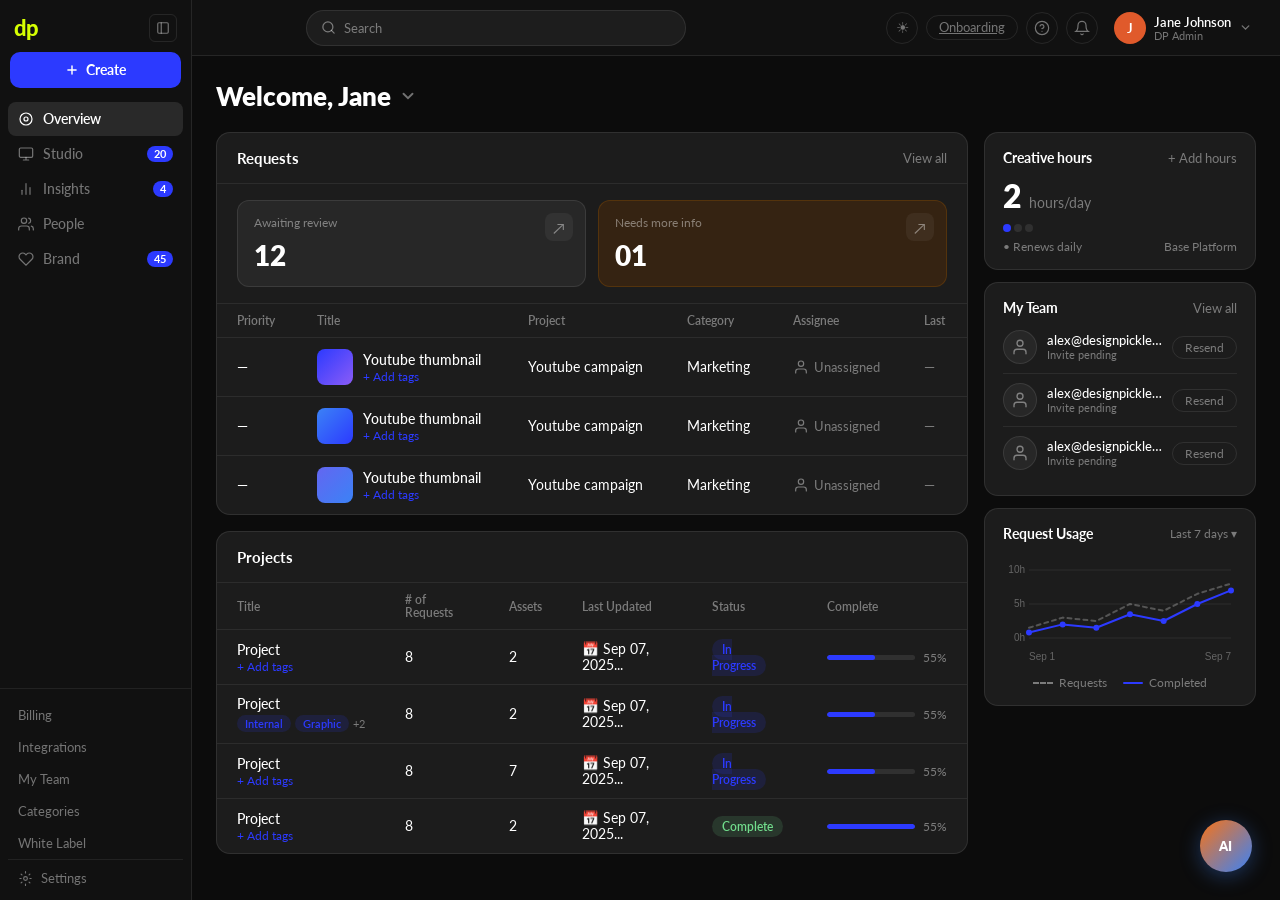
==== commit 03ba22b7: "Sync request agent data to dashboard via localStorage - request.html writes requests/projects to loc" ====
--- a/index.html
+++ b/index.html
@@ -173,6 +173,12 @@
 .db-ai-fab-label{font-size:13px;font-weight:800;color:#fff;letter-spacing:.04em}
 
 @keyframes fadeUp{from{opacity:0;transform:translateY(7px)}to{opacity:1;transform:translateY(0)}}
+/* Live rows from request agent */
+.db-live-row{animation:fadeUp .3s ease}
+.db-req-status{display:inline-flex;align-items:center;padding:2px 8px;border-radius:9999px;font-size:10px;font-weight:700;letter-spacing:.04em}
+.db-req-status.in-review{background:rgba(44,58,255,.12);color:#2C3AFF}
+.db-req-status.assets-ready{background:rgba(255,181,91,.18);color:#E5A352}
+.db-req-status.approved{background:rgba(113,221,140,.2);color:#5CD801}
 </style>
 </head>
 <body>
@@ -231,10 +237,10 @@
               </div>
               <table class="db-table">
                 <thead><tr><th>Priority</th><th>Title</th><th>Project</th><th>Category</th><th>Assignee</th><th>Last</th></tr></thead>
-                <tbody>
-                  <tr><td>1</td><td><div style="display:flex;align-items:center;gap:10px"><div class="db-req-thumb" style="background:linear-gradient(135deg,#2C3AFF,#8B5CF6)"></div><div><div class="db-req-name">Youtube thumbnail</div><div class="db-req-tag">+ Add tags</div></div></div></td><td>Youtube campaign</td><td>Marketing</td><td><div class="db-unassigned"><svg viewBox="0 0 24 24" fill="none" stroke="currentColor" stroke-width="1.8" stroke-linecap="round"><path d="M20 21v-2a4 4 0 0 0-4-4H8a4 4 0 0 0-4 4v2"/><circle cx="12" cy="7" r="4"/></svg>Unassigned</div></td><td style="color:var(--db-muted)">—</td></tr>
-                  <tr><td>2</td><td><div style="display:flex;align-items:center;gap:10px"><div class="db-req-thumb" style="background:linear-gradient(135deg,#3B82F6,#2C3AFF)"></div><div><div class="db-req-name">Youtube thumbnail</div><div class="db-req-tag">+ Add tags</div></div></div></td><td>Youtube campaign</td><td>Marketing</td><td><div class="db-unassigned"><svg viewBox="0 0 24 24" fill="none" stroke="currentColor" stroke-width="1.8" stroke-linecap="round"><path d="M20 21v-2a4 4 0 0 0-4-4H8a4 4 0 0 0-4 4v2"/><circle cx="12" cy="7" r="4"/></svg>Unassigned</div></td><td style="color:var(--db-muted)">—</td></tr>
-                  <tr><td>3</td><td><div style="display:flex;align-items:center;gap:10px"><div class="db-req-thumb" style="background:linear-gradient(135deg,#6366F1,#3B82F6)"></div><div><div class="db-req-name">Youtube thumbnail</div><div class="db-req-tag">+ Add tags</div></div></div></td><td>Youtube campaign</td><td>Marketing</td><td><div class="db-unassigned"><svg viewBox="0 0 24 24" fill="none" stroke="currentColor" stroke-width="1.8" stroke-linecap="round"><path d="M20 21v-2a4 4 0 0 0-4-4H8a4 4 0 0 0-4 4v2"/><circle cx="12" cy="7" r="4"/></svg>Unassigned</div></td><td style="color:var(--db-muted)">—</td></tr>
+                <tbody id="db-req-tbody">
+                  <tr><td>—</td><td><div style="display:flex;align-items:center;gap:10px"><div class="db-req-thumb" style="background:linear-gradient(135deg,#2C3AFF,#8B5CF6)"></div><div><div class="db-req-name">Youtube thumbnail</div><div class="db-req-tag">+ Add tags</div></div></div></td><td>Youtube campaign</td><td>Marketing</td><td><div class="db-unassigned"><svg viewBox="0 0 24 24" fill="none" stroke="currentColor" stroke-width="1.8" stroke-linecap="round"><path d="M20 21v-2a4 4 0 0 0-4-4H8a4 4 0 0 0-4 4v2"/><circle cx="12" cy="7" r="4"/></svg>Unassigned</div></td><td style="color:var(--db-muted)">—</td></tr>
+                  <tr><td>—</td><td><div style="display:flex;align-items:center;gap:10px"><div class="db-req-thumb" style="background:linear-gradient(135deg,#3B82F6,#2C3AFF)"></div><div><div class="db-req-name">Youtube thumbnail</div><div class="db-req-tag">+ Add tags</div></div></div></td><td>Youtube campaign</td><td>Marketing</td><td><div class="db-unassigned"><svg viewBox="0 0 24 24" fill="none" stroke="currentColor" stroke-width="1.8" stroke-linecap="round"><path d="M20 21v-2a4 4 0 0 0-4-4H8a4 4 0 0 0-4 4v2"/><circle cx="12" cy="7" r="4"/></svg>Unassigned</div></td><td style="color:var(--db-muted)">—</td></tr>
+                  <tr><td>—</td><td><div style="display:flex;align-items:center;gap:10px"><div class="db-req-thumb" style="background:linear-gradient(135deg,#6366F1,#3B82F6)"></div><div><div class="db-req-name">Youtube thumbnail</div><div class="db-req-tag">+ Add tags</div></div></div></td><td>Youtube campaign</td><td>Marketing</td><td><div class="db-unassigned"><svg viewBox="0 0 24 24" fill="none" stroke="currentColor" stroke-width="1.8" stroke-linecap="round"><path d="M20 21v-2a4 4 0 0 0-4-4H8a4 4 0 0 0-4 4v2"/><circle cx="12" cy="7" r="4"/></svg>Unassigned</div></td><td style="color:var(--db-muted)">—</td></tr>
                 </tbody>
               </table>
             </div>
@@ -243,7 +249,7 @@
               <div class="db-card-hd"><span class="db-card-title">Projects</span></div>
               <table class="db-table">
                 <thead><tr><th>Title</th><th># of Requests</th><th>Assets</th><th>Last Updated</th><th>Status</th><th>Complete</th></tr></thead>
-                <tbody>
+                <tbody id="db-proj-tbody">
                   <tr><td><div class="db-req-name">Project</div><div class="db-req-tag">+ Add tags</div></td><td>8</td><td>2</td><td>📅 Sep 07, 2025...</td><td><span class="db-status-tag in-progress">In Progress</span></td><td><div style="display:flex;align-items:center;gap:8px"><div class="db-progress-bar"><div class="db-progress-fill" style="width:55%"></div></div><span style="font-size:12px;color:var(--db-muted)">55%</span></div></td></tr>
                   <tr><td><div class="db-req-name">Project</div><div style="display:flex;gap:4px;margin-top:3px"><span class="db-status-tag in-progress" style="padding:2px 8px;font-size:11px">Internal</span><span class="db-status-tag in-progress" style="padding:2px 8px;font-size:11px">Graphic</span><span style="font-size:11px;color:var(--db-muted);align-self:center">+2</span></div></td><td>8</td><td>2</td><td>📅 Sep 07, 2025...</td><td><span class="db-status-tag in-progress">In Progress</span></td><td><div style="display:flex;align-items:center;gap:8px"><div class="db-progress-bar"><div class="db-progress-fill" style="width:55%"></div></div><span style="font-size:12px;color:var(--db-muted)">55%</span></div></td></tr>
                   <tr><td><div class="db-req-name">Project</div><div class="db-req-tag">+ Add tags</div></td><td>8</td><td>7</td><td>📅 Sep 07, 2025...</td><td><span class="db-status-tag in-progress">In Progress</span></td><td><div style="display:flex;align-items:center;gap:8px"><div class="db-progress-bar"><div class="db-progress-fill" style="width:55%"></div></div><span style="font-size:12px;color:var(--db-muted)">55%</span></div></td></tr>
@@ -354,7 +360,67 @@
 
 document.addEventListener('DOMContentLoaded', function() {
   setTimeout(buildDbChart, 50);
+  loadLiveData();
 });
+
+function loadLiveData() {
+  const statusLabel = {
+    'in-review':    ['In Review',    'in-review'],
+    'assets-ready': ['Assets Ready', 'assets-ready'],
+    'approved':     ['Approved',     'approved'],
+  };
+
+  // ── Requests ──
+  const reqs = (() => { try { return JSON.parse(localStorage.getItem('dp_requests') || '[]'); } catch(e) { return []; } })();
+  const reqTbody = document.getElementById('db-req-tbody');
+  reqs.forEach((r, n) => {
+    const [label, cls] = statusLabel[r.status] || ['In Review', 'in-review'];
+    const tr = document.createElement('tr');
+    tr.className = 'db-live-row';
+    tr.innerHTML = `
+      <td style="color:var(--db-muted)">${n + 1}</td>
+      <td><div style="display:flex;align-items:center;gap:10px">
+        <div class="db-req-thumb" style="background:${r.accent}"></div>
+        <div>
+          <div class="db-req-name">${r.title}</div>
+          <span class="db-req-status ${cls}">${label}</span>
+        </div>
+      </div></td>
+      <td>${r.project || '—'}</td>
+      <td>${r.type}</td>
+      <td><div class="db-unassigned"><svg viewBox="0 0 24 24" fill="none" stroke="currentColor" stroke-width="1.8" stroke-linecap="round"><path d="M20 21v-2a4 4 0 0 0-4-4H8a4 4 0 0 0-4 4v2"/><circle cx="12" cy="7" r="4"/></svg>Jane Johnson</div></td>
+      <td style="color:var(--db-muted)">${r.createdAt}</td>`;
+    reqTbody.prepend(tr);
+  });
+
+  // ── Projects ──
+  const projs = (() => { try { return JSON.parse(localStorage.getItem('dp_projects') || '[]'); } catch(e) { return []; } })();
+  const projTbody = document.getElementById('db-proj-tbody');
+  projs.forEach(p => {
+    const pct = p.completion || 0;
+    const isComplete = p.status === 'complete';
+    const tr = document.createElement('tr');
+    tr.className = 'db-live-row';
+    tr.innerHTML = `
+      <td><div class="db-req-name">${p.name}</div><div class="db-req-tag">+ Add tags</div></td>
+      <td>${p.requestCount || 0}</td>
+      <td>${p.assetCount || 0}</td>
+      <td>📅 ${p.createdAt}</td>
+      <td><span class="db-status-tag ${isComplete ? 'complete' : 'in-progress'}">${isComplete ? 'Complete' : 'In Progress'}</span></td>
+      <td><div style="display:flex;align-items:center;gap:8px">
+        <div class="db-progress-bar"><div class="db-progress-fill" style="width:${pct}%"></div></div>
+        <span style="font-size:12px;color:var(--db-muted)">${pct}%</span>
+      </div></td>`;
+    projTbody.prepend(tr);
+  });
+
+  // Update stat counters
+  const awaitingEl = document.querySelector('.db-stat-box .db-stat-v');
+  if (awaitingEl && reqs.length) {
+    const inReview = reqs.filter(r => r.status === 'in-review' || r.status === 'assets-ready').length;
+    awaitingEl.textContent = String(inReview).padStart(2, '0');
+  }
+}
 </script>
 </body>
 </html>
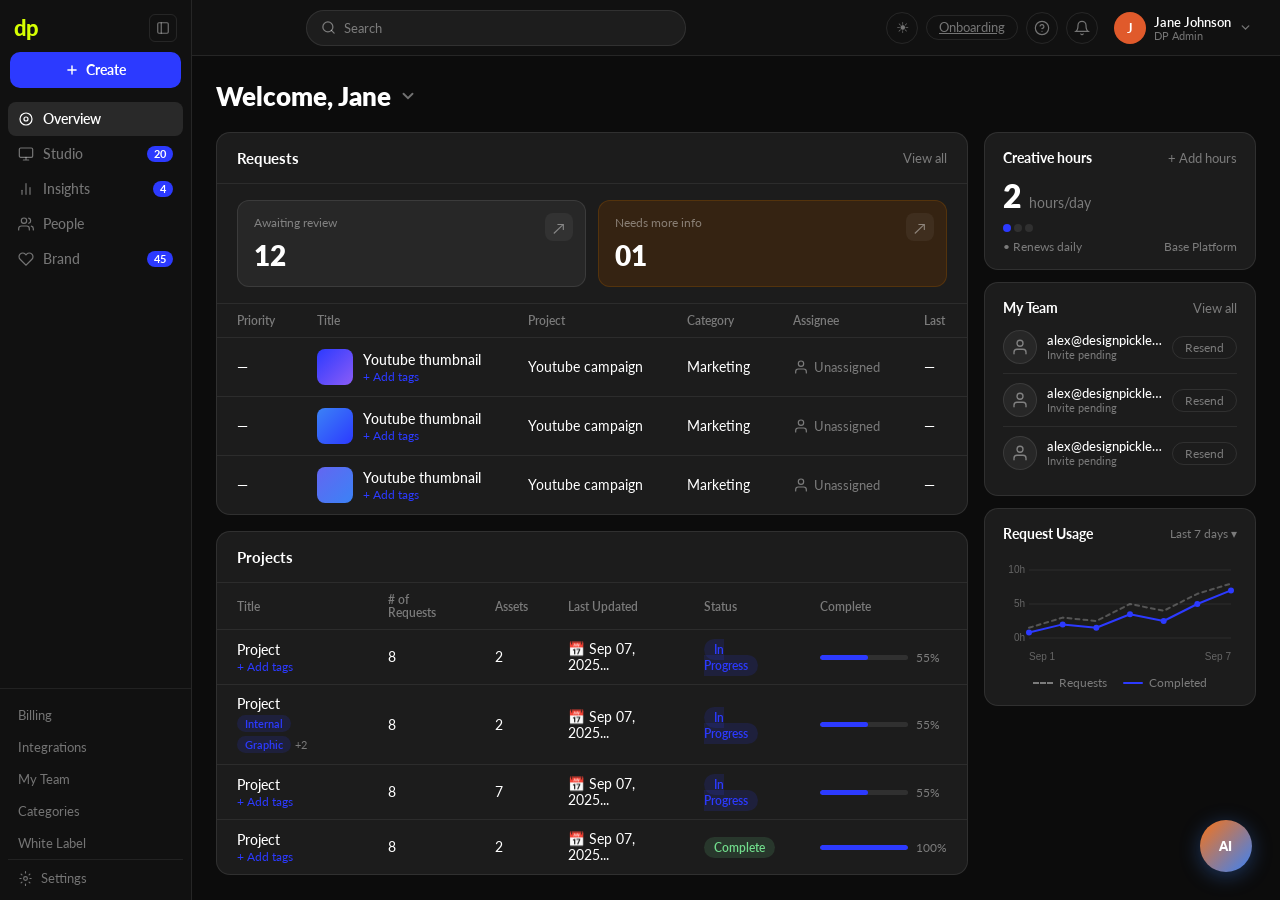
==== commit 43d6fd0b: "Refactor: replace inline styles in index.html with CSS classes Add 10 utility classes to css/styles." ====
--- a/index.html
+++ b/index.html
@@ -9,177 +9,7 @@
 <title>dp — Dashboard</title>
 <link rel="preconnect" href="https://fonts.googleapis.com">
 <link href="https://fonts.googleapis.com/css2?family=Lato:wght@300;400;700;900&display=swap" rel="stylesheet">
-<style>
-*,*::before,*::after{box-sizing:border-box;margin:0;padding:0}
-html,body{height:100%;font-family:'Lato',system-ui,sans-serif}
-
-/* ── CSS TOKENS ── */
-:root{
-  --db-bg:#0C0C0C;
-  --db-sb:#111;
-  --db-card:#1C1C1C;
-  --db-border:rgba(255,255,255,.09);
-  --db-text:#fff;
-  --db-muted:rgba(255,255,255,.42);
-  --db-divider:rgba(255,255,255,.07);
-  --db-hover:rgba(255,255,255,.05);
-  --db-active:rgba(255,255,255,.1);
-  --color-primary:#2C3AFF;
-  --color-volt:#D5FF02;
-  --color-green:#71DD8C;
-  --color-orange:#F55200;
-  --color-purple:#B899EB;
-}
-.light{
-  --db-bg:#F9F9FA;
-  --db-sb:#fff;
-  --db-card:#fff;
-  --db-border:#E5E3DF;
-  --db-text:#0B0C0B;
-  --db-muted:#888;
-  --db-divider:#F0EDE8;
-  --db-hover:#F5F4F0;
-  --db-active:#EDEAE4;
-}
-
-#db-wrap{
-  display:flex;flex-direction:row;min-height:100vh;
-  background:var(--db-bg);
-}
-
-/* Sidebar */
-.db-sidebar{width:192px;min-width:192px;background:var(--db-sb);border-right:1px solid var(--db-border);display:flex;flex-direction:column;flex-shrink:0;overflow:hidden}
-.db-sb-top{display:flex;align-items:center;justify-content:space-between;padding:14px 14px 10px}
-.db-logo-mark{font-size:22px;font-weight:900;letter-spacing:-.04em;line-height:1;cursor:pointer;text-decoration:none}
-#db-wrap:not(.light) .db-logo-mark{color:var(--color-volt)}
-#db-wrap.light .db-logo-mark{color:#0B0C0B}
-.db-collapse-btn{width:28px;height:28px;border-radius:6px;border:1px solid var(--db-border);background:transparent;cursor:pointer;display:flex;align-items:center;justify-content:center;color:var(--db-muted);transition:all .12s}
-.db-collapse-btn:hover{background:var(--db-hover);color:var(--db-text)}
-.db-collapse-btn svg{width:14px;height:14px}
-.db-create-btn{margin:0 10px 14px;padding:10px 16px;border-radius:10px;background:var(--color-primary);color:#fff;font-family:inherit;font-size:13.5px;font-weight:700;border:none;cursor:pointer;display:flex;align-items:center;justify-content:center;gap:7px;transition:background .12s;text-decoration:none}
-.db-create-btn:hover{background:#2834E5}
-.db-create-btn svg{width:14px;height:14px;stroke:#fff;stroke-width:2.5;stroke-linecap:round;fill:none}
-.db-nav{flex:1;overflow-y:auto;padding:0 8px}
-.db-nav::-webkit-scrollbar{width:0}
-.db-nav-item{display:flex;align-items:center;justify-content:space-between;padding:9px 10px;border-radius:8px;cursor:pointer;transition:background .12s;margin-bottom:1px}
-.db-nav-item:hover{background:var(--db-hover)}
-.db-nav-item.active{background:var(--db-active)}
-.db-nav-left{display:flex;align-items:center;gap:9px;font-size:13.5px;color:var(--db-muted);font-weight:500}
-.db-nav-left svg{width:16px;height:16px;flex-shrink:0}
-.db-nav-item.active .db-nav-left{color:var(--db-text);font-weight:600}
-.db-badge{padding:2px 7px;border-radius:9999px;background:var(--color-primary);color:#fff;font-size:10.5px;font-weight:700}
-.db-sb-footer{padding:10px 8px 0;border-top:1px solid var(--db-divider)}
-.db-sb-link{display:flex;align-items:center;padding:8px 10px;border-radius:8px;font-size:13px;color:var(--db-muted);cursor:pointer;transition:background .12s}
-.db-sb-link:hover{background:var(--db-hover);color:var(--db-text)}
-.db-sb-settings{display:flex;align-items:center;gap:8px;padding:10px 10px 14px;font-size:13px;color:var(--db-muted);cursor:pointer;margin:0 8px;border-top:1px solid var(--db-divider)}
-.db-sb-settings svg{width:15px;height:15px}
-
-/* Content area */
-.db-content-area{flex:1;min-width:0;display:flex;flex-direction:column;background:var(--db-bg);overflow:hidden;min-height:100vh}
-/* Topbar */
-.db-topbar{height:56px;background:var(--db-sb);border-bottom:1px solid var(--db-border);display:flex;align-items:center;padding:0 20px;gap:12px;flex-shrink:0}
-.db-search{flex:1;max-width:380px;height:36px;background:var(--db-hover);border:1px solid var(--db-border);border-radius:9999px;display:flex;align-items:center;gap:8px;padding:0 14px;margin:0 auto}
-.db-search input{border:none;background:transparent;outline:none;font-family:inherit;font-size:13px;color:var(--db-text);flex:1}
-.db-search input::placeholder{color:var(--db-muted)}
-.db-search svg{width:15px;height:15px;color:var(--db-muted);flex-shrink:0}
-.db-topbar-r{display:flex;align-items:center;gap:8px;margin-left:auto}
-.db-icon-btn{width:32px;height:32px;border-radius:50%;border:1px solid var(--db-border);background:transparent;cursor:pointer;display:flex;align-items:center;justify-content:center;color:var(--db-muted);transition:all .12s}
-.db-icon-btn:hover{background:var(--db-hover);color:var(--db-text)}
-.db-icon-btn svg{width:16px;height:16px}
-.db-theme-btn{width:32px;height:32px;border-radius:50%;border:1px solid var(--db-border);background:transparent;cursor:pointer;display:flex;align-items:center;justify-content:center;color:var(--db-muted);font-size:15px;transition:all .12s}
-.db-theme-btn:hover{background:var(--db-hover);color:var(--db-text)}
-.db-user{display:flex;align-items:center;gap:8px;cursor:pointer;padding:4px 8px;border-radius:8px;transition:background .12s}
-.db-user:hover{background:var(--db-hover)}
-.db-user-av{width:32px;height:32px;border-radius:50%;background:#E05A2B;overflow:hidden;flex-shrink:0;display:flex;align-items:center;justify-content:center;font-size:13px;font-weight:700;color:#fff}
-.db-user-info{display:flex;flex-direction:column}
-.db-user-name{font-size:13px;font-weight:600;color:var(--db-text);white-space:nowrap}
-.db-user-role{font-size:10.5px;color:var(--db-muted)}
-
-/* Body layout */
-.db-body{flex:1;display:flex;overflow:hidden}
-.db-main{flex:1;overflow-y:auto;padding:24px;display:flex;flex-direction:column;gap:0;min-width:0}
-.db-main::-webkit-scrollbar{width:5px}
-.db-main::-webkit-scrollbar-thumb{background:var(--db-border);border-radius:3px}
-.db-page-title{font-size:26px;font-weight:800;color:var(--db-text);display:flex;align-items:center;gap:8px;margin-bottom:20px}
-.db-page-title svg{width:18px;height:18px;color:var(--db-muted)}
-.db-cols{display:flex;gap:16px;align-items:flex-start}
-.db-center{flex:1;min-width:0;display:flex;flex-direction:column;gap:16px}
-.db-right{width:272px;min-width:272px;display:flex;flex-direction:column;gap:12px;flex-shrink:0}
-
-/* Cards */
-.db-card{background:var(--db-card);border-radius:14px;border:1px solid var(--db-border);overflow:hidden}
-.db-card-hd{padding:16px 20px;display:flex;align-items:center;justify-content:space-between;border-bottom:1px solid var(--db-divider)}
-.db-card-title{font-size:15px;font-weight:700;color:var(--db-text)}
-.db-view-all{font-size:13px;color:var(--db-muted);cursor:pointer;transition:color .12s}
-.db-view-all:hover{color:var(--db-text)}
-
-/* Stat boxes */
-.db-stat-row{display:flex;gap:12px;padding:16px 20px;border-bottom:1px solid var(--db-divider)}
-.db-stat-box{flex:1;border:1px solid var(--db-border);border-radius:12px;padding:14px 16px;position:relative;cursor:pointer;background:var(--db-hover)}
-#db-wrap:not(.light) .db-stat-box.warn{background:rgba(100,50,0,.35);border-color:rgba(160,90,0,.3)}
-#db-wrap.light .db-stat-box.warn{background:#FFF8EE;border-color:#FDE68A}
-.db-stat-n{font-size:12px;color:var(--db-muted);margin-bottom:8px}
-.db-stat-v{font-size:28px;font-weight:800;color:var(--db-text)}
-.db-stat-arr{position:absolute;top:12px;right:12px;width:28px;height:28px;border-radius:8px;background:var(--db-hover);display:flex;align-items:center;justify-content:center;color:var(--db-muted);font-size:16px}
-
-/* Table */
-.db-table{width:100%;border-collapse:collapse}
-.db-table th{font-size:11.5px;font-weight:600;color:var(--db-muted);padding:10px 20px;text-align:left;border-bottom:1px solid var(--db-divider)}
-.db-table td{padding:11px 20px;font-size:13.5px;color:var(--db-text);border-bottom:1px solid var(--db-divider);vertical-align:middle}
-.db-table tr:last-child td{border-bottom:none}
-.db-table tbody tr{transition:background .1s;cursor:pointer}
-.db-table tbody tr:hover td{background:var(--db-hover)}
-.db-req-thumb{width:36px;height:36px;border-radius:8px;flex-shrink:0}
-.db-req-name{font-size:13.5px;font-weight:500;color:var(--db-text);margin-bottom:2px}
-.db-req-tag{font-size:11.5px;color:var(--color-primary);cursor:pointer}
-.db-unassigned{display:flex;align-items:center;gap:5px;color:var(--db-muted);font-size:13px}
-.db-unassigned svg{width:16px;height:16px;flex-shrink:0}
-.db-status-tag{font-size:12px;font-weight:600;padding:3px 10px;border-radius:9999px}
-.db-status-tag.in-progress{color:var(--color-primary);background:rgba(44,58,255,.14)}
-#db-wrap.light .db-status-tag.in-progress{background:rgba(44,58,255,.1)}
-.db-status-tag.complete{color:var(--color-green);background:rgba(113,221,140,.14)}
-.db-progress-bar{width:88px;height:5px;background:var(--db-border);border-radius:3px;overflow:hidden}
-.db-progress-fill{height:100%;background:var(--color-primary);border-radius:3px}
-
-/* Right cards */
-.db-right-card{background:var(--db-card);border:1px solid var(--db-border);border-radius:14px;padding:16px 18px}
-.db-rc-hd{display:flex;align-items:center;justify-content:space-between;margin-bottom:14px}
-.db-rc-title{font-size:14px;font-weight:700;color:var(--db-text)}
-.db-rc-action{font-size:13px;color:var(--db-muted);cursor:pointer;transition:color .12s}
-.db-rc-action:hover{color:var(--db-text)}
-.db-hours-num{font-size:32px;font-weight:800;color:var(--db-text);line-height:1;margin-bottom:4px}
-.db-hours-unit{font-size:14px;font-weight:400;color:var(--db-muted)}
-.db-hours-dot-bar{display:flex;gap:3px;margin:12px 0 8px}
-.db-hours-dot{width:8px;height:8px;border-radius:50%;background:var(--color-primary)}
-.db-hours-dot.empty{background:var(--db-border)}
-.db-hours-meta{display:flex;justify-content:space-between;font-size:11.5px;color:var(--db-muted)}
-.db-team-row{display:flex;align-items:center;gap:10px;padding:9px 0;border-top:1px solid var(--db-divider)}
-.db-team-row:first-child{border-top:none;padding-top:0}
-.db-team-av{width:34px;height:34px;border-radius:50%;background:var(--db-hover);border:1px solid var(--db-border);display:flex;align-items:center;justify-content:center;flex-shrink:0;color:var(--db-muted)}
-.db-team-av svg{width:18px;height:18px}
-.db-team-inf{flex:1;min-width:0}
-.db-team-email{font-size:12.5px;font-weight:500;color:var(--db-text);white-space:nowrap;overflow:hidden;text-overflow:ellipsis}
-.db-team-status{font-size:11px;color:var(--db-muted)}
-.db-resend{padding:4px 12px;border:1px solid var(--db-border);border-radius:9999px;font-size:11.5px;color:var(--db-muted);cursor:pointer;background:transparent;font-family:inherit;transition:all .12s;flex-shrink:0}
-.db-resend:hover{border-color:var(--color-primary);color:var(--color-primary)}
-.db-chart-legend{display:flex;align-items:center;gap:16px;margin-top:10px;justify-content:center}
-.db-chart-legend-item{display:flex;align-items:center;gap:6px;font-size:11.5px;color:var(--db-muted)}
-.db-chart-legend-line{width:20px;height:2px;border-radius:1px;background:var(--color-primary)}
-.db-chart-legend-dash{width:20px;height:0;border-top:2px dashed var(--db-muted)}
-
-/* AI FAB */
-.db-ai-fab{position:fixed;bottom:28px;right:28px;width:52px;height:52px;border-radius:50%;background:linear-gradient(135deg,#F97316,#3B82F6);border:none;cursor:pointer;display:flex;align-items:center;justify-content:center;box-shadow:0 4px 20px rgba(59,130,246,.35);z-index:200;transition:opacity .15s;text-decoration:none}
-.db-ai-fab:hover{opacity:.88}
-.db-ai-fab-label{font-size:13px;font-weight:800;color:#fff;letter-spacing:.04em}
-
-@keyframes fadeUp{from{opacity:0;transform:translateY(7px)}to{opacity:1;transform:translateY(0)}}
-/* Live rows from request agent */
-.db-live-row{animation:fadeUp .3s ease}
-.db-req-status{display:inline-flex;align-items:center;padding:2px 8px;border-radius:9999px;font-size:10px;font-weight:700;letter-spacing:.04em}
-.db-req-status.in-review{background:rgba(44,58,255,.12);color:#2C3AFF}
-.db-req-status.assets-ready{background:rgba(255,181,91,.18);color:#E5A352}
-.db-req-status.approved{background:rgba(113,221,140,.2);color:#5CD801}
-</style>
+<link rel="stylesheet" href="css/styles.css">
 </head>
 <body>
 <div id="db-wrap">
@@ -213,13 +43,13 @@
       <div class="db-search"><svg viewBox="0 0 24 24" fill="none" stroke="currentColor" stroke-width="2" stroke-linecap="round"><circle cx="11" cy="11" r="8"/><line x1="21" y1="21" x2="16.65" y2="16.65"/></svg><input placeholder="Search"></div>
       <div class="db-topbar-r">
         <button class="db-theme-btn" onclick="toggleDbTheme()" title="Toggle light/dark">☀</button>
-        <a class="db-sb-link" href="onboarding.html" style="font-size:12.5px;border-radius:9999px;padding:4px 12px;border:1px solid var(--db-border)">Onboarding</a>
+        <a class="db-sb-link db-pill-link" href="onboarding.html">Onboarding</a>
         <button class="db-icon-btn"><svg viewBox="0 0 24 24" fill="none" stroke="currentColor" stroke-width="1.8" stroke-linecap="round"><circle cx="12" cy="12" r="10"/><path d="M9.09 9a3 3 0 0 1 5.83 1c0 2-3 3-3 3"/><line x1="12" y1="17" x2="12.01" y2="17"/></svg></button>
         <button class="db-icon-btn"><svg viewBox="0 0 24 24" fill="none" stroke="currentColor" stroke-width="1.8" stroke-linecap="round"><path d="M18 8A6 6 0 0 0 6 8c0 7-3 9-3 9h18s-3-2-3-9"/><path d="M13.73 21a2 2 0 0 1-3.46 0"/></svg></button>
         <div class="db-user">
           <div class="db-user-av">J</div>
           <div class="db-user-info"><div class="db-user-name">Jane Johnson</div><div class="db-user-role">DP Admin</div></div>
-          <svg viewBox="0 0 24 24" fill="none" stroke="currentColor" stroke-width="2.5" stroke-linecap="round" style="width:13px;height:13px;color:var(--db-muted)"><polyline points="6 9 12 15 18 9"/></svg>
+          <svg class="db-chevron-icon" viewBox="0 0 24 24" fill="none" stroke="currentColor" stroke-width="2.5" stroke-linecap="round"><polyline points="6 9 12 15 18 9"/></svg>
         </div>
       </div>
     </div>
@@ -238,9 +68,9 @@
               <table class="db-table">
                 <thead><tr><th>Priority</th><th>Title</th><th>Project</th><th>Category</th><th>Assignee</th><th>Last</th></tr></thead>
                 <tbody id="db-req-tbody">
-                  <tr><td>—</td><td><div style="display:flex;align-items:center;gap:10px"><div class="db-req-thumb" style="background:linear-gradient(135deg,#2C3AFF,#8B5CF6)"></div><div><div class="db-req-name">Youtube thumbnail</div><div class="db-req-tag">+ Add tags</div></div></div></td><td>Youtube campaign</td><td>Marketing</td><td><div class="db-unassigned"><svg viewBox="0 0 24 24" fill="none" stroke="currentColor" stroke-width="1.8" stroke-linecap="round"><path d="M20 21v-2a4 4 0 0 0-4-4H8a4 4 0 0 0-4 4v2"/><circle cx="12" cy="7" r="4"/></svg>Unassigned</div></td><td style="color:var(--db-muted)">—</td></tr>
-                  <tr><td>—</td><td><div style="display:flex;align-items:center;gap:10px"><div class="db-req-thumb" style="background:linear-gradient(135deg,#3B82F6,#2C3AFF)"></div><div><div class="db-req-name">Youtube thumbnail</div><div class="db-req-tag">+ Add tags</div></div></div></td><td>Youtube campaign</td><td>Marketing</td><td><div class="db-unassigned"><svg viewBox="0 0 24 24" fill="none" stroke="currentColor" stroke-width="1.8" stroke-linecap="round"><path d="M20 21v-2a4 4 0 0 0-4-4H8a4 4 0 0 0-4 4v2"/><circle cx="12" cy="7" r="4"/></svg>Unassigned</div></td><td style="color:var(--db-muted)">—</td></tr>
-                  <tr><td>—</td><td><div style="display:flex;align-items:center;gap:10px"><div class="db-req-thumb" style="background:linear-gradient(135deg,#6366F1,#3B82F6)"></div><div><div class="db-req-name">Youtube thumbnail</div><div class="db-req-tag">+ Add tags</div></div></div></td><td>Youtube campaign</td><td>Marketing</td><td><div class="db-unassigned"><svg viewBox="0 0 24 24" fill="none" stroke="currentColor" stroke-width="1.8" stroke-linecap="round"><path d="M20 21v-2a4 4 0 0 0-4-4H8a4 4 0 0 0-4 4v2"/><circle cx="12" cy="7" r="4"/></svg>Unassigned</div></td><td style="color:var(--db-muted)">—</td></tr>
+                  <tr><td>—</td><td><div class="db-req-cell"><div class="db-req-thumb" style="background:linear-gradient(135deg,#2C3AFF,#8B5CF6)"></div><div><div class="db-req-name">Youtube thumbnail</div><div class="db-req-tag">+ Add tags</div></div></div></td><td>Youtube campaign</td><td>Marketing</td><td><div class="db-unassigned"><svg viewBox="0 0 24 24" fill="none" stroke="currentColor" stroke-width="1.8" stroke-linecap="round"><path d="M20 21v-2a4 4 0 0 0-4-4H8a4 4 0 0 0-4 4v2"/><circle cx="12" cy="7" r="4"/></svg>Unassigned</div></td><td class="db-td-muted">—</td></tr>
+                  <tr><td>—</td><td><div class="db-req-cell"><div class="db-req-thumb" style="background:linear-gradient(135deg,#3B82F6,#2C3AFF)"></div><div><div class="db-req-name">Youtube thumbnail</div><div class="db-req-tag">+ Add tags</div></div></div></td><td>Youtube campaign</td><td>Marketing</td><td><div class="db-unassigned"><svg viewBox="0 0 24 24" fill="none" stroke="currentColor" stroke-width="1.8" stroke-linecap="round"><path d="M20 21v-2a4 4 0 0 0-4-4H8a4 4 0 0 0-4 4v2"/><circle cx="12" cy="7" r="4"/></svg>Unassigned</div></td><td class="db-td-muted">—</td></tr>
+                  <tr><td>—</td><td><div class="db-req-cell"><div class="db-req-thumb" style="background:linear-gradient(135deg,#6366F1,#3B82F6)"></div><div><div class="db-req-name">Youtube thumbnail</div><div class="db-req-tag">+ Add tags</div></div></div></td><td>Youtube campaign</td><td>Marketing</td><td><div class="db-unassigned"><svg viewBox="0 0 24 24" fill="none" stroke="currentColor" stroke-width="1.8" stroke-linecap="round"><path d="M20 21v-2a4 4 0 0 0-4-4H8a4 4 0 0 0-4 4v2"/><circle cx="12" cy="7" r="4"/></svg>Unassigned</div></td><td class="db-td-muted">—</td></tr>
                 </tbody>
               </table>
             </div>
@@ -250,10 +80,10 @@
               <table class="db-table">
                 <thead><tr><th>Title</th><th># of Requests</th><th>Assets</th><th>Last Updated</th><th>Status</th><th>Complete</th></tr></thead>
                 <tbody id="db-proj-tbody">
-                  <tr><td><div class="db-req-name">Project</div><div class="db-req-tag">+ Add tags</div></td><td>8</td><td>2</td><td>📅 Sep 07, 2025...</td><td><span class="db-status-tag in-progress">In Progress</span></td><td><div style="display:flex;align-items:center;gap:8px"><div class="db-progress-bar"><div class="db-progress-fill" style="width:55%"></div></div><span style="font-size:12px;color:var(--db-muted)">55%</span></div></td></tr>
-                  <tr><td><div class="db-req-name">Project</div><div style="display:flex;gap:4px;margin-top:3px"><span class="db-status-tag in-progress" style="padding:2px 8px;font-size:11px">Internal</span><span class="db-status-tag in-progress" style="padding:2px 8px;font-size:11px">Graphic</span><span style="font-size:11px;color:var(--db-muted);align-self:center">+2</span></div></td><td>8</td><td>2</td><td>📅 Sep 07, 2025...</td><td><span class="db-status-tag in-progress">In Progress</span></td><td><div style="display:flex;align-items:center;gap:8px"><div class="db-progress-bar"><div class="db-progress-fill" style="width:55%"></div></div><span style="font-size:12px;color:var(--db-muted)">55%</span></div></td></tr>
-                  <tr><td><div class="db-req-name">Project</div><div class="db-req-tag">+ Add tags</div></td><td>8</td><td>7</td><td>📅 Sep 07, 2025...</td><td><span class="db-status-tag in-progress">In Progress</span></td><td><div style="display:flex;align-items:center;gap:8px"><div class="db-progress-bar"><div class="db-progress-fill" style="width:55%"></div></div><span style="font-size:12px;color:var(--db-muted)">55%</span></div></td></tr>
-                  <tr><td><div class="db-req-name">Project</div><div class="db-req-tag">+ Add tags</div></td><td>8</td><td>2</td><td>📅 Sep 07, 2025...</td><td><span class="db-status-tag complete">Complete</span></td><td><div style="display:flex;align-items:center;gap:8px"><div class="db-progress-bar"><div class="db-progress-fill" style="width:100%"></div></div><span style="font-size:12px;color:var(--db-muted)">55%</span></div></td></tr>
+                  <tr><td><div class="db-req-name">Project</div><div class="db-req-tag">+ Add tags</div></td><td>8</td><td>2</td><td>📅 Sep 07, 2025...</td><td><span class="db-status-tag in-progress">In Progress</span></td><td><div class="db-progress-cell"><div class="db-progress-bar"><div class="db-progress-fill" style="width:55%"></div></div><span class="db-pct-label">55%</span></div></td></tr>
+                  <tr><td><div class="db-req-name">Project</div><div class="db-tag-row"><span class="db-status-tag in-progress db-tag-chip">Internal</span><span class="db-status-tag in-progress db-tag-chip">Graphic</span><span class="db-tag-more">+2</span></div></td><td>8</td><td>2</td><td>📅 Sep 07, 2025...</td><td><span class="db-status-tag in-progress">In Progress</span></td><td><div class="db-progress-cell"><div class="db-progress-bar"><div class="db-progress-fill" style="width:55%"></div></div><span class="db-pct-label">55%</span></div></td></tr>
+                  <tr><td><div class="db-req-name">Project</div><div class="db-req-tag">+ Add tags</div></td><td>8</td><td>7</td><td>📅 Sep 07, 2025...</td><td><span class="db-status-tag in-progress">In Progress</span></td><td><div class="db-progress-cell"><div class="db-progress-bar"><div class="db-progress-fill" style="width:55%"></div></div><span class="db-pct-label">55%</span></div></td></tr>
+                  <tr><td><div class="db-req-name">Project</div><div class="db-req-tag">+ Add tags</div></td><td>8</td><td>2</td><td>📅 Sep 07, 2025...</td><td><span class="db-status-tag complete">Complete</span></td><td><div class="db-progress-cell"><div class="db-progress-bar"><div class="db-progress-fill" style="width:100%"></div></div><span class="db-pct-label">100%</span></div></td></tr>
                 </tbody>
               </table>
             </div>
@@ -275,8 +105,8 @@
               </div>
             </div>
             <div class="db-right-card">
-              <div class="db-rc-hd"><span class="db-rc-title">Request Usage</span><span class="db-rc-action" style="font-size:12px">Last 7 days ▾</span></div>
-              <canvas id="db-chart" style="width:100%;height:110px;display:block"></canvas>
+              <div class="db-rc-hd"><span class="db-rc-title">Request Usage</span><span class="db-rc-action db-rc-action-sm">Last 7 days ▾</span></div>
+              <canvas id="db-chart" class="db-chart-canvas"></canvas>
               <div class="db-chart-legend">
                 <div class="db-chart-legend-item"><div class="db-chart-legend-dash"></div>Requests</div>
                 <div class="db-chart-legend-item"><div class="db-chart-legend-line"></div>Completed</div>
@@ -378,8 +208,8 @@
     const tr = document.createElement('tr');
     tr.className = 'db-live-row';
     tr.innerHTML = `
-      <td style="color:var(--db-muted)">${n + 1}</td>
-      <td><div style="display:flex;align-items:center;gap:10px">
+      <td class="db-td-muted">${n + 1}</td>
+      <td><div class="db-req-cell">
         <div class="db-req-thumb" style="background:${r.accent}"></div>
         <div>
           <div class="db-req-name">${r.title}</div>
@@ -389,7 +219,7 @@
       <td>${r.project || '—'}</td>
       <td>${r.type}</td>
       <td><div class="db-unassigned"><svg viewBox="0 0 24 24" fill="none" stroke="currentColor" stroke-width="1.8" stroke-linecap="round"><path d="M20 21v-2a4 4 0 0 0-4-4H8a4 4 0 0 0-4 4v2"/><circle cx="12" cy="7" r="4"/></svg>Jane Johnson</div></td>
-      <td style="color:var(--db-muted)">${r.createdAt}</td>`;
+      <td class="db-td-muted">${r.createdAt}</td>`;
     reqTbody.prepend(tr);
   });
 
@@ -407,9 +237,9 @@
       <td>${p.assetCount || 0}</td>
       <td>📅 ${p.createdAt}</td>
       <td><span class="db-status-tag ${isComplete ? 'complete' : 'in-progress'}">${isComplete ? 'Complete' : 'In Progress'}</span></td>
-      <td><div style="display:flex;align-items:center;gap:8px">
+      <td><div class="db-progress-cell">
         <div class="db-progress-bar"><div class="db-progress-fill" style="width:${pct}%"></div></div>
-        <span style="font-size:12px;color:var(--db-muted)">${pct}%</span>
+        <span class="db-pct-label">${pct}%</span>
       </div></td>`;
     projTbody.prepend(tr);
   });
--- a/css/styles.css
+++ b/css/styles.css
@@ -0,0 +1,685 @@
+/* ═══════════════════════════════════════════════════════════════════
+   SHARED — reset · shared tokens · utilities · animations
+   ═══════════════════════════════════════════════════════════════════ */
+
+*,*::before,*::after{box-sizing:border-box;margin:0;padding:0}
+html,body{height:100%;font-family:'Lato',system-ui,sans-serif}
+/* Request agent needs body scroll locked; dashboard does not */
+body:has(#ra-wrap){overflow:hidden}
+.hidden{display:none!important}
+
+/* Shared brand colour tokens (used by both pages) */
+:root{
+  --color-primary:#2C3AFF;
+  --color-volt:#D5FF02;
+  --color-green:#71DD8C;
+  --color-orange:#F55200;
+  --color-purple:#B899EB;
+}
+
+@keyframes fadeUp{from{opacity:0;transform:translateY(8px)}to{opacity:1;transform:translateY(0)}}
+@keyframes blink{0%,80%,100%{opacity:.2}40%{opacity:1}}
+
+
+/* ═══════════════════════════════════════════════════════════════════
+   DASHBOARD — index.html   (db-*)
+   ═══════════════════════════════════════════════════════════════════ */
+
+/* Tokens */
+:root{
+  --db-bg:#0C0C0C;
+  --db-sb:#111;
+  --db-card:#1C1C1C;
+  --db-border:rgba(255,255,255,.09);
+  --db-text:#fff;
+  --db-muted:rgba(255,255,255,.42);
+  --db-divider:rgba(255,255,255,.07);
+  --db-hover:rgba(255,255,255,.05);
+  --db-active:rgba(255,255,255,.1);
+}
+.light{
+  --db-bg:#F9F9FA;
+  --db-sb:#fff;
+  --db-card:#fff;
+  --db-border:#E5E3DF;
+  --db-text:#0B0C0B;
+  --db-muted:#888;
+  --db-divider:#F0EDE8;
+  --db-hover:#F5F4F0;
+  --db-active:#EDEAE4;
+}
+
+#db-wrap{
+  display:flex;flex-direction:row;min-height:100vh;
+  background:var(--db-bg);
+}
+
+/* Sidebar */
+.db-sidebar{width:192px;min-width:192px;background:var(--db-sb);border-right:1px solid var(--db-border);display:flex;flex-direction:column;flex-shrink:0;overflow:hidden}
+.db-sb-top{display:flex;align-items:center;justify-content:space-between;padding:14px 14px 10px}
+.db-logo-mark{font-size:22px;font-weight:900;letter-spacing:-.04em;line-height:1;cursor:pointer;text-decoration:none}
+#db-wrap:not(.light) .db-logo-mark{color:var(--color-volt)}
+#db-wrap.light .db-logo-mark{color:#0B0C0B}
+.db-collapse-btn{width:28px;height:28px;border-radius:6px;border:1px solid var(--db-border);background:transparent;cursor:pointer;display:flex;align-items:center;justify-content:center;color:var(--db-muted);transition:all .12s}
+.db-collapse-btn:hover{background:var(--db-hover);color:var(--db-text)}
+.db-collapse-btn svg{width:14px;height:14px}
+.db-create-btn{margin:0 10px 14px;padding:10px 16px;border-radius:10px;background:var(--color-primary);color:#fff;font-family:inherit;font-size:13.5px;font-weight:700;border:none;cursor:pointer;display:flex;align-items:center;justify-content:center;gap:7px;transition:background .12s;text-decoration:none}
+.db-create-btn:hover{background:#2834E5}
+.db-create-btn svg{width:14px;height:14px;stroke:#fff;stroke-width:2.5;stroke-linecap:round;fill:none}
+.db-nav{flex:1;overflow-y:auto;padding:0 8px}
+.db-nav::-webkit-scrollbar{width:0}
+.db-nav-item{display:flex;align-items:center;justify-content:space-between;padding:9px 10px;border-radius:8px;cursor:pointer;transition:background .12s;margin-bottom:1px}
+.db-nav-item:hover{background:var(--db-hover)}
+.db-nav-item.active{background:var(--db-active)}
+.db-nav-left{display:flex;align-items:center;gap:9px;font-size:13.5px;color:var(--db-muted);font-weight:500}
+.db-nav-left svg{width:16px;height:16px;flex-shrink:0}
+.db-nav-item.active .db-nav-left{color:var(--db-text);font-weight:600}
+.db-badge{padding:2px 7px;border-radius:9999px;background:var(--color-primary);color:#fff;font-size:10.5px;font-weight:700}
+.db-sb-footer{padding:10px 8px 0;border-top:1px solid var(--db-divider)}
+.db-sb-link{display:flex;align-items:center;padding:8px 10px;border-radius:8px;font-size:13px;color:var(--db-muted);cursor:pointer;transition:background .12s}
+.db-sb-link:hover{background:var(--db-hover);color:var(--db-text)}
+.db-sb-settings{display:flex;align-items:center;gap:8px;padding:10px 10px 14px;font-size:13px;color:var(--db-muted);cursor:pointer;margin:0 8px;border-top:1px solid var(--db-divider)}
+.db-sb-settings svg{width:15px;height:15px}
+
+/* Content area */
+.db-content-area{flex:1;min-width:0;display:flex;flex-direction:column;background:var(--db-bg);overflow:hidden;min-height:100vh}
+
+/* Topbar */
+.db-topbar{height:56px;background:var(--db-sb);border-bottom:1px solid var(--db-border);display:flex;align-items:center;padding:0 20px;gap:12px;flex-shrink:0}
+.db-search{flex:1;max-width:380px;height:36px;background:var(--db-hover);border:1px solid var(--db-border);border-radius:9999px;display:flex;align-items:center;gap:8px;padding:0 14px;margin:0 auto}
+.db-search input{border:none;background:transparent;outline:none;font-family:inherit;font-size:13px;color:var(--db-text);flex:1}
+.db-search input::placeholder{color:var(--db-muted)}
+.db-search svg{width:15px;height:15px;color:var(--db-muted);flex-shrink:0}
+.db-topbar-r{display:flex;align-items:center;gap:8px;margin-left:auto}
+.db-icon-btn{width:32px;height:32px;border-radius:50%;border:1px solid var(--db-border);background:transparent;cursor:pointer;display:flex;align-items:center;justify-content:center;color:var(--db-muted);transition:all .12s}
+.db-icon-btn:hover{background:var(--db-hover);color:var(--db-text)}
+.db-icon-btn svg{width:16px;height:16px}
+.db-theme-btn{width:32px;height:32px;border-radius:50%;border:1px solid var(--db-border);background:transparent;cursor:pointer;display:flex;align-items:center;justify-content:center;color:var(--db-muted);font-size:15px;transition:all .12s}
+.db-theme-btn:hover{background:var(--db-hover);color:var(--db-text)}
+.db-user{display:flex;align-items:center;gap:8px;cursor:pointer;padding:4px 8px;border-radius:8px;transition:background .12s}
+.db-user:hover{background:var(--db-hover)}
+.db-user-av{width:32px;height:32px;border-radius:50%;background:#E05A2B;overflow:hidden;flex-shrink:0;display:flex;align-items:center;justify-content:center;font-size:13px;font-weight:700;color:#fff}
+.db-user-info{display:flex;flex-direction:column}
+.db-user-name{font-size:13px;font-weight:600;color:var(--db-text);white-space:nowrap}
+.db-user-role{font-size:10.5px;color:var(--db-muted)}
+
+/* Body layout */
+.db-body{flex:1;display:flex;overflow:hidden}
+.db-main{flex:1;overflow-y:auto;padding:24px;display:flex;flex-direction:column;gap:0;min-width:0}
+.db-main::-webkit-scrollbar{width:5px}
+.db-main::-webkit-scrollbar-thumb{background:var(--db-border);border-radius:3px}
+.db-page-title{font-size:26px;font-weight:800;color:var(--db-text);display:flex;align-items:center;gap:8px;margin-bottom:20px}
+.db-page-title svg{width:18px;height:18px;color:var(--db-muted)}
+.db-cols{display:flex;gap:16px;align-items:flex-start}
+.db-center{flex:1;min-width:0;display:flex;flex-direction:column;gap:16px}
+.db-right{width:272px;min-width:272px;display:flex;flex-direction:column;gap:12px;flex-shrink:0}
+
+/* Cards */
+.db-card{background:var(--db-card);border-radius:14px;border:1px solid var(--db-border);overflow:hidden}
+.db-card-hd{padding:16px 20px;display:flex;align-items:center;justify-content:space-between;border-bottom:1px solid var(--db-divider)}
+.db-card-title{font-size:15px;font-weight:700;color:var(--db-text)}
+.db-view-all{font-size:13px;color:var(--db-muted);cursor:pointer;transition:color .12s}
+.db-view-all:hover{color:var(--db-text)}
+
+/* Stat boxes */
+.db-stat-row{display:flex;gap:12px;padding:16px 20px;border-bottom:1px solid var(--db-divider)}
+.db-stat-box{flex:1;border:1px solid var(--db-border);border-radius:12px;padding:14px 16px;position:relative;cursor:pointer;background:var(--db-hover)}
+#db-wrap:not(.light) .db-stat-box.warn{background:rgba(100,50,0,.35);border-color:rgba(160,90,0,.3)}
+#db-wrap.light .db-stat-box.warn{background:#FFF8EE;border-color:#FDE68A}
+.db-stat-n{font-size:12px;color:var(--db-muted);margin-bottom:8px}
+.db-stat-v{font-size:28px;font-weight:800;color:var(--db-text)}
+.db-stat-arr{position:absolute;top:12px;right:12px;width:28px;height:28px;border-radius:8px;background:var(--db-hover);display:flex;align-items:center;justify-content:center;color:var(--db-muted);font-size:16px}
+
+/* Table */
+.db-table{width:100%;border-collapse:collapse}
+.db-table th{font-size:11.5px;font-weight:600;color:var(--db-muted);padding:10px 20px;text-align:left;border-bottom:1px solid var(--db-divider)}
+.db-table td{padding:11px 20px;font-size:13.5px;color:var(--db-text);border-bottom:1px solid var(--db-divider);vertical-align:middle}
+.db-table tr:last-child td{border-bottom:none}
+.db-table tbody tr{transition:background .1s;cursor:pointer}
+.db-table tbody tr:hover td{background:var(--db-hover)}
+.db-req-thumb{width:36px;height:36px;border-radius:8px;flex-shrink:0}
+.db-req-name{font-size:13.5px;font-weight:500;color:var(--db-text);margin-bottom:2px}
+.db-req-tag{font-size:11.5px;color:var(--color-primary);cursor:pointer}
+.db-unassigned{display:flex;align-items:center;gap:5px;color:var(--db-muted);font-size:13px}
+.db-unassigned svg{width:16px;height:16px;flex-shrink:0}
+.db-status-tag{font-size:12px;font-weight:600;padding:3px 10px;border-radius:9999px}
+.db-status-tag.in-progress{color:var(--color-primary);background:rgba(44,58,255,.14)}
+#db-wrap.light .db-status-tag.in-progress{background:rgba(44,58,255,.1)}
+.db-status-tag.complete{color:var(--color-green);background:rgba(113,221,140,.14)}
+.db-progress-bar{width:88px;height:5px;background:var(--db-border);border-radius:3px;overflow:hidden}
+.db-progress-fill{height:100%;background:var(--color-primary);border-radius:3px}
+
+/* Right cards */
+.db-right-card{background:var(--db-card);border:1px solid var(--db-border);border-radius:14px;padding:16px 18px}
+.db-rc-hd{display:flex;align-items:center;justify-content:space-between;margin-bottom:14px}
+.db-rc-title{font-size:14px;font-weight:700;color:var(--db-text)}
+.db-rc-action{font-size:13px;color:var(--db-muted);cursor:pointer;transition:color .12s}
+.db-rc-action:hover{color:var(--db-text)}
+.db-hours-num{font-size:32px;font-weight:800;color:var(--db-text);line-height:1;margin-bottom:4px}
+.db-hours-unit{font-size:14px;font-weight:400;color:var(--db-muted)}
+.db-hours-dot-bar{display:flex;gap:3px;margin:12px 0 8px}
+.db-hours-dot{width:8px;height:8px;border-radius:50%;background:var(--color-primary)}
+.db-hours-dot.empty{background:var(--db-border)}
+.db-hours-meta{display:flex;justify-content:space-between;font-size:11.5px;color:var(--db-muted)}
+.db-team-row{display:flex;align-items:center;gap:10px;padding:9px 0;border-top:1px solid var(--db-divider)}
+.db-team-row:first-child{border-top:none;padding-top:0}
+.db-team-av{width:34px;height:34px;border-radius:50%;background:var(--db-hover);border:1px solid var(--db-border);display:flex;align-items:center;justify-content:center;flex-shrink:0;color:var(--db-muted)}
+.db-team-av svg{width:18px;height:18px}
+.db-team-inf{flex:1;min-width:0}
+.db-team-email{font-size:12.5px;font-weight:500;color:var(--db-text);white-space:nowrap;overflow:hidden;text-overflow:ellipsis}
+.db-team-status{font-size:11px;color:var(--db-muted)}
+.db-resend{padding:4px 12px;border:1px solid var(--db-border);border-radius:9999px;font-size:11.5px;color:var(--db-muted);cursor:pointer;background:transparent;font-family:inherit;transition:all .12s;flex-shrink:0}
+.db-resend:hover{border-color:var(--color-primary);color:var(--color-primary)}
+.db-chart-legend{display:flex;align-items:center;gap:16px;margin-top:10px;justify-content:center}
+.db-chart-legend-item{display:flex;align-items:center;gap:6px;font-size:11.5px;color:var(--db-muted)}
+.db-chart-legend-line{width:20px;height:2px;border-radius:1px;background:var(--color-primary)}
+.db-chart-legend-dash{width:20px;height:0;border-top:2px dashed var(--db-muted)}
+
+/* AI FAB */
+.db-ai-fab{position:fixed;bottom:28px;right:28px;width:52px;height:52px;border-radius:50%;background:linear-gradient(135deg,#F97316,#3B82F6);border:none;cursor:pointer;display:flex;align-items:center;justify-content:center;box-shadow:0 4px 20px rgba(59,130,246,.35);z-index:200;transition:opacity .15s;text-decoration:none}
+.db-ai-fab:hover{opacity:.88}
+.db-ai-fab-label{font-size:13px;font-weight:800;color:#fff;letter-spacing:.04em}
+
+/* Topbar pill link (e.g. Onboarding) */
+.db-pill-link{font-size:12.5px;border-radius:9999px;padding:4px 12px;border:1px solid var(--db-border)}
+/* User menu chevron */
+.db-chevron-icon{width:13px;height:13px;color:var(--db-muted);flex-shrink:0}
+/* Request title cell */
+.db-req-cell{display:flex;align-items:center;gap:10px}
+/* Muted table cell */
+.db-td-muted{color:var(--db-muted)}
+/* Progress bar cell */
+.db-progress-cell{display:flex;align-items:center;gap:8px}
+/* Percentage label */
+.db-pct-label{font-size:12px;color:var(--db-muted)}
+/* Project tag row */
+.db-tag-row{display:flex;gap:4px;margin-top:3px;flex-wrap:wrap;align-items:center}
+/* Small status-tag chip variant */
+.db-tag-chip{padding:2px 8px;font-size:11px}
+/* "+N more" overflow hint */
+.db-tag-more{font-size:11px;color:var(--db-muted);align-self:center}
+/* Chart canvas */
+.db-chart-canvas{width:100%;height:110px;display:block}
+/* Small variant for rc-action */
+.db-rc-action-sm{font-size:12px}
+
+/* Live rows injected from request agent */
+.db-live-row{animation:fadeUp .3s ease}
+.db-req-status{display:inline-flex;align-items:center;padding:2px 8px;border-radius:9999px;font-size:10px;font-weight:700;letter-spacing:.04em}
+.db-req-status.in-review{background:rgba(44,58,255,.12);color:#2C3AFF}
+.db-req-status.assets-ready{background:rgba(255,181,91,.18);color:#E5A352}
+.db-req-status.approved{background:rgba(113,221,140,.2);color:#5CD801}
+
+
+/* ═══════════════════════════════════════════════════════════════════
+   REQUEST AGENT — request.html   (ra-*)
+   ═══════════════════════════════════════════════════════════════════ */
+
+/* Tokens */
+:root{
+  --ra-bg:#0C0C0C;
+  --ra-sb:#111;
+  --ra-card:#1C1C1C;
+  --ra-card2:#242424;
+  --ra-border:rgba(255,255,255,.09);
+  --ra-text:#fff;
+  --ra-muted:rgba(255,255,255,.42);
+  --ra-divider:rgba(255,255,255,.07);
+  --ra-hover:rgba(255,255,255,.05);
+  --ra-active:rgba(255,255,255,.1);
+  --ra-input:#1a1a1a;
+}
+.light{
+  --ra-bg:#F0EDE8;
+  --ra-sb:#FAFAF8;
+  --ra-card:#fff;
+  --ra-card2:#F5F4F0;
+  --ra-border:#E5E3DF;
+  --ra-text:#111;
+  --ra-muted:#888;
+  --ra-divider:#EDEAE4;
+  --ra-hover:#F5F4F0;
+  --ra-active:#EDEAE4;
+  --ra-input:#F5F4F0;
+}
+
+#ra-wrap{display:flex;flex-direction:column;height:100vh;background:var(--ra-bg)}
+
+/* Header */
+.ra-header{height:52px;background:var(--ra-sb);border-bottom:1px solid var(--ra-border);display:flex;align-items:center;padding:0 16px;gap:10px;flex-shrink:0;z-index:20}
+.ra-logo{font-size:20px;font-weight:900;letter-spacing:-.04em;text-decoration:none;line-height:1}
+#ra-wrap:not(.light) .ra-logo{color:var(--color-volt)}
+#ra-wrap.light .ra-logo{color:#0B0C0B}
+.ra-header-sep{width:1px;height:18px;background:var(--ra-border);margin:0 2px}
+.ra-header-title{font-size:13px;font-weight:600;color:var(--ra-muted)}
+.ra-header-r{display:flex;align-items:center;gap:6px;margin-left:auto}
+.ra-icon-btn{width:30px;height:30px;border-radius:50%;border:1px solid var(--ra-border);background:transparent;cursor:pointer;display:flex;align-items:center;justify-content:center;color:var(--ra-muted);transition:all .12s;text-decoration:none}
+.ra-icon-btn:hover{background:var(--ra-hover);color:var(--ra-text)}
+.ra-icon-btn svg{width:15px;height:15px;stroke:currentColor;stroke-width:2.2;stroke-linecap:round;stroke-linejoin:round;fill:none}
+.ra-theme-btn{width:30px;height:30px;border-radius:50%;border:1px solid var(--ra-border);background:transparent;cursor:pointer;display:flex;align-items:center;justify-content:center;color:var(--ra-muted);font-size:14px;transition:all .12s}
+.ra-theme-btn:hover{background:var(--ra-hover)}
+
+/* Body */
+.ra-body{flex:1;display:flex;overflow:hidden}
+
+/* Chat pane */
+.ra-chat{flex:1;min-width:0;min-height:0;display:flex;flex-direction:column;border-right:1px solid var(--ra-border);background:var(--ra-bg);overflow:hidden}
+.ra-chat-msgs{flex:1;min-height:0;overflow-y:auto;padding:24px 20px 80px;display:flex;flex-direction:column;gap:16px;scroll-behavior:smooth}
+.ra-chat-msgs>*{flex-shrink:0}
+.ra-chat-msgs::-webkit-scrollbar{width:4px}
+.ra-chat-msgs::-webkit-scrollbar-thumb{background:var(--ra-border);border-radius:2px}
+
+/* Welcome */
+.ra-welcome{display:flex;flex-direction:column;gap:14px;animation:fadeUp .22s ease}
+.ra-welcome-heading{font-size:28px;font-weight:900;color:var(--ra-text);letter-spacing:-.02em}
+.ra-welcome-sub{font-size:14px;color:var(--ra-muted);margin-top:-8px}
+.ra-speech{background:var(--ra-card);border:1px solid var(--ra-border);border-radius:16px;border-bottom-left-radius:4px;padding:14px 18px;font-size:14px;line-height:1.6;color:var(--ra-text);max-width:520px}
+
+/* Type picker */
+.ra-type-picker{background:var(--ra-card);border:1px solid var(--ra-border);border-radius:16px;padding:18px;display:flex;flex-direction:column;gap:14px;max-width:600px;animation:fadeUp .22s ease}
+.ra-type-picker-label{font-size:11px;font-weight:700;letter-spacing:.08em;text-transform:uppercase;color:var(--ra-muted);display:flex;align-items:center;gap:6px}
+.ra-type-picker-label svg{width:13px;height:13px;stroke:currentColor;stroke-width:2;stroke-linecap:round;fill:none}
+.ra-type-tiles{display:flex;gap:10px}
+.ra-type-tile{flex:1;aspect-ratio:1;border-radius:14px;cursor:pointer;display:flex;flex-direction:column;align-items:center;justify-content:center;position:relative;overflow:hidden;border:2px solid transparent;transition:transform .14s,border-color .14s;min-width:0}
+.ra-type-tile:hover{transform:translateY(-2px)}
+.ra-type-tile.selected{border-color:#fff}
+.ra-type-tile-emoji{font-size:28px;margin-bottom:6px;line-height:1}
+.ra-type-tile-name{font-size:12.5px;font-weight:700;color:#fff;text-shadow:0 1px 4px rgba(0,0,0,.4)}
+.ra-type-picker-footer{display:flex;align-items:center;justify-content:space-between}
+.ra-type-picker-meta{font-size:12px;color:var(--ra-muted);display:flex;align-items:center;gap:5px}
+.ra-type-picker-meta svg{width:13px;height:13px;stroke:currentColor;stroke-width:2;stroke-linecap:round;fill:none}
+.ra-view-all-btn{padding:6px 14px;border-radius:9999px;border:1px solid var(--ra-border);background:transparent;font-size:12.5px;color:var(--ra-text);cursor:pointer;font-family:inherit;transition:all .12s;white-space:nowrap}
+.ra-view-all-btn:hover{border-color:var(--color-primary);color:var(--color-primary)}
+
+/* Messages */
+.ra-msg{display:flex;gap:10px;animation:fadeUp .18s ease;max-width:560px}
+.ra-msg.user{flex-direction:row-reverse;align-self:flex-end;max-width:420px}
+.ra-msg-av{width:28px;height:28px;border-radius:50%;flex-shrink:0;display:flex;align-items:center;justify-content:center;font-size:11px;font-weight:700;margin-top:2px}
+.ra-msg-av.ai{background:linear-gradient(135deg,#F97316,#3B82F6);color:#fff}
+.ra-msg-av.user{background:#E05A2B;color:#fff}
+.ra-bubble{padding:11px 15px;border-radius:16px;font-size:13.5px;line-height:1.55;color:var(--ra-text)}
+.ra-msg.ai .ra-bubble{background:var(--ra-card);border:1px solid var(--ra-border);border-bottom-left-radius:4px}
+.ra-msg.user .ra-bubble{background:var(--color-primary);color:#fff;border-bottom-right-radius:4px}
+
+/* Package cards */
+.ra-packages{display:flex;flex-direction:column;gap:8px;max-width:560px;animation:fadeUp .22s ease}
+.ra-packages-label{font-size:11px;font-weight:700;letter-spacing:.08em;text-transform:uppercase;color:var(--color-primary);display:flex;align-items:center;gap:6px}
+.ra-packages-label::before{content:'✦';font-size:10px}
+.ra-pkg-card{background:var(--ra-card);border:1px solid var(--ra-border);border-radius:14px;padding:14px 16px;cursor:pointer;transition:all .14s;display:flex;align-items:center;gap:14px;position:relative;overflow:hidden}
+.ra-pkg-card::before{content:'';position:absolute;left:0;top:0;bottom:0;width:3px;background:var(--pkg-accent,var(--color-primary));opacity:0;transition:opacity .14s}
+.ra-pkg-card:hover{border-color:var(--pkg-accent,var(--color-primary));background:var(--ra-card2);transform:translateX(2px)}
+.ra-pkg-card:hover::before{opacity:1}
+.ra-pkg-icon{width:50px;height:50px;border-radius:12px;flex-shrink:0;display:flex;align-items:center;justify-content:center;position:relative;overflow:hidden}
+.ra-pkg-icon-bg{position:absolute;inset:0;border-radius:12px}
+.ra-pkg-icon-em{position:relative;z-index:1;font-size:22px}
+.ra-pkg-info{flex:1;min-width:0}
+.ra-pkg-name{font-size:14px;font-weight:700;color:var(--ra-text);margin-bottom:3px}
+.ra-pkg-desc{font-size:12.5px;color:var(--ra-muted);line-height:1.45;margin-bottom:7px}
+.ra-pkg-tags{display:flex;flex-wrap:wrap;gap:4px}
+.ra-pkg-tag{font-size:11px;font-weight:600;padding:2px 8px;border-radius:9999px;background:var(--ra-hover);border:1px solid var(--ra-border);color:var(--ra-muted)}
+.ra-pkg-arrow{color:var(--ra-muted);flex-shrink:0;font-size:20px;opacity:0;transition:opacity .14s}
+.ra-pkg-card:hover .ra-pkg-arrow{opacity:1}
+.ra-pkg-custom{border-style:dashed;background:transparent}
+.ra-pkg-custom:hover{background:var(--ra-hover)}
+
+/* Brief-ready card in chat */
+.ra-brc{background:var(--ra-card);border:1px solid var(--ra-border);border-radius:14px;overflow:hidden;max-width:480px;animation:fadeUp .2s ease}
+.ra-brc-top{padding:14px 16px;display:flex;align-items:center;gap:12px;border-bottom:1px solid var(--ra-divider)}
+.ra-brc-icon-wrap{width:44px;height:44px;border-radius:10px;display:flex;align-items:center;justify-content:center;font-size:22px;flex-shrink:0;position:relative}
+.ra-brc-name{font-size:14px;font-weight:700;color:var(--ra-text);margin-bottom:2px}
+.ra-brc-type{font-size:12px;color:var(--ra-muted)}
+.ra-brc-badge{margin-left:auto;padding:4px 10px;border-radius:9999px;font-size:11.5px;font-weight:700;background:rgba(113,221,140,.15);color:var(--color-green);flex-shrink:0}
+.ra-brc-rows{padding:12px 16px;display:flex;flex-direction:column;gap:8px}
+.ra-brc-row{display:flex;align-items:flex-start;gap:8px;font-size:12.5px}
+.ra-brc-row-label{color:var(--ra-muted);min-width:80px;flex-shrink:0}
+.ra-brc-row-val{color:var(--ra-text);line-height:1.4}
+.ra-brc-footer{padding:10px 16px;border-top:1px solid var(--ra-divider);font-size:12px;color:var(--ra-muted)}
+
+/* Asset review list in chat */
+.ra-asset-review{background:var(--ra-card);border:1px solid var(--ra-border);border-radius:14px;overflow:hidden;max-width:520px;animation:fadeUp .2s ease}
+.ra-asset-review-label{padding:10px 14px;font-size:11px;font-weight:700;letter-spacing:.07em;text-transform:uppercase;color:var(--color-green);border-bottom:1px solid var(--ra-divider);display:flex;align-items:center;gap:5px}
+.ra-asset-review-label::before{content:'✦';font-size:10px}
+.ra-asset-row{display:flex;align-items:center;gap:12px;padding:11px 14px;border-bottom:1px solid var(--ra-divider);transition:background .1s;cursor:pointer}
+.ra-asset-row:last-child{border-bottom:none}
+.ra-asset-row:hover{background:var(--ra-hover)}
+.ra-asset-thumb-wrap{width:48px;height:48px;border-radius:8px;overflow:hidden;flex-shrink:0;position:relative}
+.ra-asset-label-badge{position:absolute;inset:0;display:flex;align-items:center;justify-content:center;font-size:9px;font-weight:900;color:#fff;letter-spacing:.04em}
+.ra-asset-info{flex:1;min-width:0}
+.ra-asset-name{font-size:13px;font-weight:600;color:var(--ra-text);margin-bottom:2px;white-space:nowrap;overflow:hidden;text-overflow:ellipsis}
+.ra-asset-meta{font-size:11.5px;color:var(--ra-muted)}
+.ra-asset-open{color:var(--color-primary);cursor:pointer;font-weight:600}
+.ra-asset-actions{display:flex;gap:6px;flex-shrink:0}
+.ra-av-btn{width:30px;height:30px;border-radius:50%;border:none;cursor:pointer;display:flex;align-items:center;justify-content:center;font-size:13px;font-weight:700;transition:all .12s;flex-shrink:0}
+.ra-av-btn.approve{background:rgba(113,221,140,.18);color:var(--color-green)}
+.ra-av-btn.approve.active{background:var(--color-green);color:#111}
+.ra-av-btn.reject{background:rgba(255,255,255,.06);color:var(--ra-muted)}
+.ra-av-btn.reject.active{background:#EF4444;color:#fff}
+.ra-review-footer{padding:12px 14px;display:flex;gap:8px;border-top:1px solid var(--ra-divider)}
+.ra-approve-all-btn{flex:1;padding:10px;border-radius:9999px;background:var(--color-green);color:#111;font-family:inherit;font-size:13px;font-weight:700;border:none;cursor:pointer;transition:opacity .12s}
+.ra-approve-all-btn:hover{opacity:.85}
+.ra-changes-btn{flex:1;padding:10px;border-radius:9999px;border:1px solid var(--ra-border);background:transparent;color:var(--ra-text);font-family:inherit;font-size:13px;font-weight:600;cursor:pointer;transition:all .12s}
+.ra-changes-btn:hover{border-color:var(--color-primary);color:var(--color-primary)}
+
+/* Typing indicator */
+.ra-typing-wrap{display:flex;gap:10px;animation:fadeUp .18s ease}
+.ra-typing{display:flex;align-items:center;gap:4px;padding:12px 16px;background:var(--ra-card);border:1px solid var(--ra-border);border-radius:16px;border-bottom-left-radius:4px}
+.ra-dot{width:6px;height:6px;border-radius:50%;background:var(--ra-muted);animation:blink 1.2s infinite}
+.ra-dot:nth-child(2){animation-delay:.2s}
+.ra-dot:nth-child(3){animation-delay:.4s}
+
+/* Chat input */
+.ra-chat-bar{padding:14px 16px;border-top:1px solid var(--ra-border);background:var(--ra-sb);flex-shrink:0}
+.ra-chat-bar-inner{display:flex;align-items:flex-end;gap:8px;background:var(--ra-input);border:1px solid var(--ra-border);border-radius:14px;padding:10px 12px;transition:border-color .12s}
+.ra-chat-bar-inner:focus-within{border-color:var(--color-primary)}
+.ra-chat-bar-left{display:flex;align-items:center;gap:6px}
+.ra-attach-btn{width:28px;height:28px;border-radius:7px;border:none;background:transparent;cursor:pointer;display:flex;align-items:center;justify-content:center;color:var(--ra-muted);transition:color .12s}
+.ra-attach-btn:hover{color:var(--ra-text)}
+.ra-attach-btn svg{width:15px;height:15px;stroke:currentColor;stroke-width:2;stroke-linecap:round;fill:none}
+.ra-brand-pill{display:flex;align-items:center;gap:4px;padding:3px 10px;border-radius:9999px;border:1px solid var(--ra-border);background:var(--ra-hover);font-size:12px;font-weight:600;color:var(--ra-text);cursor:pointer;white-space:nowrap}
+.ra-brand-pill svg{width:11px;height:11px;stroke:currentColor;stroke-width:2.5;stroke-linecap:round;fill:none}
+.ra-chat-input{flex:1;border:none;background:transparent;outline:none;font-family:inherit;font-size:13.5px;color:var(--ra-text);resize:none;min-height:22px;max-height:110px;line-height:1.5;overflow-y:auto}
+.ra-chat-input::placeholder{color:var(--ra-muted)}
+.ra-send-btn{width:34px;height:34px;border-radius:9px;background:var(--color-primary);border:none;cursor:pointer;display:flex;align-items:center;justify-content:center;flex-shrink:0;transition:background .12s}
+.ra-send-btn:hover{background:#2834E5}
+.ra-send-btn svg{width:15px;height:15px;stroke:#fff;stroke-width:2.5;stroke-linecap:round;stroke-linejoin:round;fill:none}
+
+/* Resize handle */
+.ra-resize-handle{width:5px;flex-shrink:0;cursor:col-resize;background:transparent;position:relative;transition:background .15s;z-index:10}
+.ra-resize-handle::after{content:'';position:absolute;inset:0 1px;background:var(--ra-border);transition:background .15s}
+.ra-resize-handle:hover::after,.ra-resize-handle.resizing::after{background:var(--color-primary)}
+body.col-resizing{cursor:col-resize;user-select:none}
+
+/* Brief panel */
+.ra-brief{width:340px;min-width:240px;max-width:600px;background:var(--ra-sb);display:flex;flex-direction:column;overflow:hidden;flex-shrink:0}
+.ra-brief-hd{padding:14px 18px 12px;border-bottom:1px solid var(--ra-border);flex-shrink:0;display:flex;align-items:center;justify-content:space-between;gap:8px}
+.ra-brief-title{font-size:14px;font-weight:700;color:var(--ra-text)}
+.ra-brief-badge{font-size:11px;padding:3px 9px;border-radius:9999px;font-weight:700;background:rgba(44,58,255,.15);color:var(--color-primary)}
+.ra-brief-badge.ready{background:rgba(113,221,140,.15);color:var(--color-green)}
+.ra-brief-badge.sent{background:rgba(113,221,140,.2);color:var(--color-green)}
+.ra-brief-body{flex:1;overflow-y:auto;padding:0;display:flex;flex-direction:column}
+.ra-brief-body::-webkit-scrollbar{width:4px}
+.ra-brief-body::-webkit-scrollbar-thumb{background:var(--ra-border);border-radius:2px}
+
+/* Brief empty state */
+.ra-bf-empty{display:flex;flex-direction:column;align-items:center;justify-content:center;gap:10px;flex:1;color:var(--ra-muted);text-align:center;padding:24px}
+.ra-bf-empty svg{width:36px;height:36px;stroke:currentColor;stroke-width:1.4;stroke-linecap:round;fill:none;opacity:.4}
+.ra-bf-empty p{font-size:13px;line-height:1.55;max-width:200px}
+
+/* Brief locked banner */
+.ra-brief-locked{padding:12px 18px;background:rgba(113,221,140,.12);border-bottom:1px solid rgba(113,221,140,.2);display:flex;align-items:center;gap:8px;font-size:13px;font-weight:700;color:var(--color-green);flex-shrink:0}
+
+/* Brief sections */
+.ra-brief-section{padding:14px 18px;border-bottom:1px solid var(--ra-divider)}
+.ra-brief-section:last-child{border-bottom:none}
+.ra-section-label{font-size:10px;font-weight:700;letter-spacing:.09em;text-transform:uppercase;color:var(--ra-muted);margin-bottom:12px}
+.ra-field{display:flex;flex-direction:column;gap:4px;margin-bottom:10px}
+.ra-field:last-child{margin-bottom:0}
+.ra-field-label{font-size:10.5px;font-weight:700;letter-spacing:.06em;text-transform:uppercase;color:var(--ra-muted)}
+.ra-field-value{font-size:13px;color:var(--ra-text);line-height:1.5}
+.ra-field-mono{font-size:12.5px;color:var(--ra-text);line-height:1.7;background:var(--ra-hover);border-radius:8px;padding:8px 10px;border:1px solid var(--ra-border);font-family:'Lato',monospace}
+
+/* Editable fields */
+[contenteditable]{outline:none;border-radius:6px;padding:3px 5px;margin:-3px -5px;transition:background .12s,box-shadow .12s;cursor:text;min-height:1em}
+[contenteditable]:hover{background:var(--ra-hover)}
+[contenteditable]:focus{background:var(--ra-hover);box-shadow:0 0 0 2px var(--color-primary)}
+[contenteditable]:empty::before{content:attr(data-placeholder);color:var(--ra-muted);pointer-events:none}
+.ra-field-textarea{width:100%;background:var(--ra-hover);border:1px solid var(--ra-border);border-radius:8px;padding:8px 10px;color:var(--ra-text);font-family:'Lato',sans-serif;font-size:12.5px;line-height:1.7;resize:vertical;outline:none;min-height:70px;transition:border-color .12s,box-shadow .12s}
+.ra-field-textarea:focus{border-color:var(--color-primary);box-shadow:0 0 0 2px rgba(44,58,255,.2)}
+.ra-field-textarea::placeholder{color:var(--ra-muted)}
+.ra-date-input{width:100%;background:var(--ra-hover);border:1px solid var(--ra-border);border-radius:6px;padding:5px 8px;color:var(--ra-text);font-family:'Lato',sans-serif;font-size:13px;outline:none;transition:border-color .12s,box-shadow .12s;cursor:pointer}
+.ra-date-input:focus{border-color:var(--color-primary);box-shadow:0 0 0 2px rgba(44,58,255,.2)}
+.ra-date-input::-webkit-calendar-picker-indicator{filter:invert(0.6);cursor:pointer}
+#ra-wrap.light .ra-date-input::-webkit-calendar-picker-indicator{filter:none}
+.ra-field-pill{display:inline-flex;align-items:center;gap:5px;padding:4px 10px;border-radius:9999px;font-size:12px;font-weight:700}
+.ra-field-tag{display:inline-flex;padding:3px 9px;border-radius:9999px;border:1px solid var(--ra-border);font-size:11.5px;color:var(--ra-text);margin:2px 3px 2px 0}
+
+/* Brief assets list (after submitted) */
+.ra-brief-asset-row{display:flex;align-items:center;gap:10px;padding:8px 0;border-bottom:1px solid var(--ra-divider)}
+.ra-brief-asset-row:last-child{border-bottom:none}
+.ra-brief-asset-thumb{width:36px;height:36px;border-radius:7px;overflow:hidden;flex-shrink:0}
+.ra-brief-asset-info{flex:1;min-width:0}
+.ra-brief-asset-name{font-size:12.5px;font-weight:600;color:var(--ra-text);white-space:nowrap;overflow:hidden;text-overflow:ellipsis}
+.ra-brief-asset-type{font-size:11px;color:var(--ra-muted)}
+.ra-dl-btn{width:26px;height:26px;border-radius:50%;border:1px solid var(--ra-border);background:transparent;cursor:pointer;display:flex;align-items:center;justify-content:center;color:var(--ra-muted);flex-shrink:0}
+.ra-dl-btn svg{width:13px;height:13px;stroke:currentColor;stroke-width:2;stroke-linecap:round;fill:none}
+
+/* Workflows row */
+.ra-workflow-row{display:flex;align-items:center;gap:8px;padding-top:4px}
+.ra-wf-av{width:28px;height:28px;border-radius:50%;display:flex;align-items:center;justify-content:center;font-size:11px;font-weight:700;color:#fff;flex-shrink:0}
+.ra-wf-av+.ra-wf-av{margin-left:-8px}
+.ra-wf-avatars{display:flex}
+.ra-wf-info{font-size:12px;color:var(--ra-muted);margin-left:4px}
+
+/* Brief footer */
+.ra-brief-footer{padding:12px 18px;border-top:1px solid var(--ra-border);display:flex;flex-direction:column;gap:7px;flex-shrink:0}
+.ra-submit-btn{width:100%;padding:12px;border-radius:10px;background:var(--color-primary);color:#fff;font-family:inherit;font-size:14px;font-weight:700;border:none;cursor:pointer;transition:all .12s;display:flex;align-items:center;justify-content:center;gap:8px}
+.ra-submit-btn:hover:not(:disabled){background:#2834E5}
+.ra-submit-btn:disabled{opacity:.35;cursor:not-allowed}
+.ra-submit-btn svg{width:14px;height:14px;stroke:currentColor;stroke-width:2.5;stroke-linecap:round;fill:none}
+.ra-save-btn{width:100%;padding:9px;border-radius:10px;border:1px solid var(--ra-border);background:transparent;color:var(--ra-muted);font-family:inherit;font-size:13px;font-weight:600;cursor:pointer;transition:all .12s}
+.ra-save-btn:hover{border-color:var(--color-primary);color:var(--color-primary)}
+
+/* Modals */
+.ra-modal-bg{position:fixed;inset:0;background:rgba(0,0,0,.6);z-index:500;display:flex;align-items:center;justify-content:center;padding:20px;backdrop-filter:blur(4px)}
+.ra-modal-bg.hidden{display:none}
+.ra-modal{background:var(--ra-card);border:1px solid var(--ra-border);border-radius:16px;width:100%;max-width:460px;overflow:hidden;animation:fadeUp .18s ease}
+.ra-modal-hd{padding:16px 20px 12px;border-bottom:1px solid var(--ra-divider);display:flex;align-items:center;justify-content:space-between}
+.ra-modal-title{font-size:15px;font-weight:700;color:var(--ra-text)}
+.ra-modal-close{width:26px;height:26px;border-radius:6px;border:1px solid var(--ra-border);background:transparent;cursor:pointer;color:var(--ra-muted);font-size:16px;line-height:1;transition:all .12s;display:flex;align-items:center;justify-content:center}
+.ra-modal-close:hover{background:var(--ra-hover);color:var(--ra-text)}
+.ra-modal-body{padding:18px 20px}
+
+/* Type picker modal (wide) */
+.ra-type-modal{max-width:900px;height:580px;display:flex;flex-direction:column}
+.ra-type-modal .ra-modal-hd{flex-shrink:0}
+.ra-type-search-bar{flex-shrink:0;padding:10px 20px;border-bottom:1px solid var(--ra-divider);display:flex;align-items:center;gap:10px}
+.ra-type-search-bar svg{width:16px;height:16px;stroke:var(--ra-muted);stroke-width:2;stroke-linecap:round;flex-shrink:0;fill:none}
+.ra-type-search-input{flex:1;background:transparent;border:none;outline:none;font-family:inherit;font-size:13px;color:var(--ra-text)}
+.ra-type-search-input::placeholder{color:var(--ra-muted)}
+.ra-type-layout{display:flex;flex:1;overflow:hidden}
+.ra-type-sidebar{width:200px;flex-shrink:0;border-right:1px solid var(--ra-divider);overflow-y:auto;padding:8px 0}
+.ra-type-sidebar::-webkit-scrollbar{width:0}
+.ra-type-cat{padding:8px 18px;font-size:13px;color:var(--ra-muted);cursor:pointer;border-radius:0;transition:all .1s;white-space:nowrap;overflow:hidden;text-overflow:ellipsis}
+.ra-type-cat:hover{color:var(--ra-text);background:var(--ra-hover)}
+.ra-type-cat.active{color:var(--ra-text);font-weight:700;background:var(--ra-hover)}
+.ra-type-grid-area{flex:1;overflow-y:auto;padding:14px 18px}
+.ra-type-grid-area::-webkit-scrollbar{width:4px}
+.ra-type-grid-area::-webkit-scrollbar-thumb{background:var(--ra-border);border-radius:2px}
+.ra-type-grid{display:grid;grid-template-columns:repeat(3,1fr);gap:8px}
+.ra-type-item{display:flex;align-items:center;gap:10px;padding:10px 12px;border:1px solid var(--ra-border);border-radius:10px;cursor:pointer;transition:all .12s;user-select:none}
+.ra-type-item:hover{border-color:var(--color-primary);background:rgba(44,58,255,.06)}
+.ra-type-item.selected{border-color:var(--color-primary);background:rgba(44,58,255,.1)}
+.ra-type-check{width:16px;height:16px;border-radius:4px;border:1.5px solid var(--ra-border);flex-shrink:0;display:flex;align-items:center;justify-content:center;transition:all .12s}
+.ra-type-item.selected .ra-type-check{background:var(--color-primary);border-color:var(--color-primary)}
+.ra-type-check svg{width:10px;height:10px;stroke:#fff;stroke-width:2.8;stroke-linecap:round;stroke-linejoin:round;fill:none;display:none}
+.ra-type-item.selected .ra-type-check svg{display:block}
+.ra-type-item-name{font-size:12.5px;color:var(--ra-text);line-height:1.3}
+.ra-type-footer{flex-shrink:0;padding:12px 20px;border-top:1px solid var(--ra-divider);display:flex;align-items:center;justify-content:space-between}
+.ra-type-footer-label{font-size:12.5px;color:var(--ra-muted)}
+.ra-type-select-btn{padding:9px 22px;border-radius:10px;background:var(--color-primary);color:#fff;font-family:inherit;font-size:13px;font-weight:700;border:none;cursor:pointer;transition:opacity .12s}
+.ra-type-select-btn:disabled{opacity:.35;cursor:not-allowed}
+.ra-type-select-btn:not(:disabled):hover{opacity:.85}
+.ra-type-no-results{grid-column:1/-1;text-align:center;padding:40px 20px;color:var(--ra-muted);font-size:13px}
+.ra-roles-search{width:100%;padding:9px 14px;border-radius:10px;border:1px solid var(--ra-border);background:var(--ra-input);color:var(--ra-text);font-family:inherit;font-size:13px;outline:none;margin-bottom:12px;transition:border-color .12s}
+.ra-roles-search:focus{border-color:var(--color-primary)}
+.ra-roles-search::placeholder{color:var(--ra-muted)}
+.ra-role-option{display:flex;align-items:center;gap:10px;padding:8px 10px;border-radius:8px;cursor:pointer;transition:background .1s}
+.ra-role-option:hover{background:var(--ra-hover)}
+.ra-role-option-av{width:30px;height:30px;border-radius:50%;color:#fff;display:flex;align-items:center;justify-content:center;font-size:11px;font-weight:700;flex-shrink:0}
+.ra-role-option-name{font-size:13px;font-weight:600;color:var(--ra-text)}
+.ra-role-option-email{font-size:11.5px;color:var(--ra-muted)}
+.ra-modal-footer{padding:12px 20px;border-top:1px solid var(--ra-divider);display:flex;justify-content:flex-end;gap:8px}
+.ra-btn-primary{padding:9px 20px;border-radius:9999px;background:var(--color-primary);color:#fff;font-family:inherit;font-size:13px;font-weight:700;border:none;cursor:pointer;transition:background .12s}
+.ra-btn-primary:hover{background:#2834E5}
+.ra-btn-secondary{padding:9px 20px;border-radius:9999px;border:1px solid var(--ra-border);background:transparent;color:var(--ra-muted);font-family:inherit;font-size:13px;font-weight:600;cursor:pointer;transition:all .12s}
+.ra-btn-secondary:hover{border-color:var(--color-primary);color:var(--color-primary)}
+.ra-drop-zone{border:2px dashed var(--ra-border);border-radius:12px;padding:28px 20px;text-align:center;cursor:pointer;transition:all .15s;display:flex;flex-direction:column;align-items:center;gap:8px}
+.ra-drop-zone:hover,.ra-drop-zone.drag-over{border-color:var(--color-primary);background:rgba(44,58,255,.06)}
+.ra-drop-zone svg{width:28px;height:28px;stroke:var(--ra-muted);stroke-width:1.6;stroke-linecap:round;fill:none}
+.ra-drop-zone p{font-size:13px;color:var(--ra-muted)}
+.ra-drop-zone strong{color:var(--color-primary)}
+
+/* Fullscreen annotation viewer */
+.ra-fs-viewer{position:fixed;inset:0;background:#0a0a0a;z-index:1000;display:flex;flex-direction:column}
+.ra-fs-viewer.hidden{display:none}
+.ra-fs-topbar{height:52px;background:#111;border-bottom:1px solid rgba(255,255,255,.08);display:flex;align-items:center;padding:0 20px;flex-shrink:0;gap:16px}
+.ra-fs-asset-name{font-size:14px;font-weight:600;color:#fff;flex:1}
+.ra-fs-counter{padding:4px 12px;border-radius:9999px;background:rgba(255,255,255,.1);font-size:12px;font-weight:700;color:#fff}
+.ra-fs-close{width:30px;height:30px;border-radius:50%;border:1px solid rgba(255,255,255,.15);background:transparent;cursor:pointer;display:flex;align-items:center;justify-content:center;color:rgba(255,255,255,.6);font-size:18px;line-height:1;transition:all .12s}
+.ra-fs-close:hover{background:rgba(255,255,255,.1);color:#fff}
+.ra-fs-main{flex:1;display:flex;overflow:hidden}
+.ra-fs-nav-btn{width:52px;flex-shrink:0;display:flex;align-items:center;justify-content:center;background:transparent;border:none;cursor:pointer;color:rgba(255,255,255,.35);font-size:32px;transition:color .12s}
+.ra-fs-nav-btn:hover{color:#fff}
+.ra-fs-canvas-area{flex:1;display:flex;align-items:center;justify-content:center;position:relative;overflow:hidden;cursor:crosshair}
+.ra-fs-canvas-area.tool-default{cursor:default}
+.ra-fs-img-wrap{position:relative;display:inline-block;line-height:0}
+.ra-fs-img-wrap canvas{display:block;border-radius:8px}
+.ra-fs-pins-layer{position:absolute;inset:0;pointer-events:none}
+.ra-fs-pin{position:absolute;width:28px;height:28px;border-radius:50%;display:flex;align-items:center;justify-content:center;font-size:12px;font-weight:700;color:#fff;transform:translate(-50%,-50%);cursor:pointer;pointer-events:all;box-shadow:0 2px 8px rgba(0,0,0,.5);border:2px solid rgba(255,255,255,.3);z-index:10;transition:transform .1s}
+.ra-fs-pin:hover{transform:translate(-50%,-50%) scale(1.15)}
+
+/* Annotation right panel */
+.ra-fs-right{width:280px;background:#111;border-left:1px solid rgba(255,255,255,.08);display:flex;flex-direction:column;flex-shrink:0;overflow:hidden}
+.ra-fs-right-scroll{flex:1;overflow-y:auto;padding:16px 14px;min-height:0}
+.ra-fs-right-scroll::-webkit-scrollbar{width:3px}
+.ra-fs-right-scroll::-webkit-scrollbar-thumb{background:rgba(255,255,255,.1);border-radius:2px}
+.ra-ann-section-title{font-size:10.5px;font-weight:700;letter-spacing:.09em;text-transform:uppercase;color:rgba(255,255,255,.35);margin-bottom:12px}
+.ra-ann-empty{font-size:12.5px;color:rgba(255,255,255,.3);line-height:1.6;text-align:center;padding:20px 10px}
+.ra-ann-entry{display:flex;gap:8px;margin-bottom:10px;animation:fadeUp .15s ease}
+.ra-ann-num{width:22px;height:22px;border-radius:50%;display:flex;align-items:center;justify-content:center;font-size:11px;font-weight:700;color:#fff;flex-shrink:0;margin-top:2px}
+.ra-ann-text{flex:1;min-width:0}
+.ra-ann-input{width:100%;background:rgba(255,255,255,.06);border:1px solid rgba(255,255,255,.1);border-radius:8px;padding:7px 10px;color:#fff;font-family:inherit;font-size:12.5px;line-height:1.5;resize:none;outline:none;transition:border-color .12s;min-height:56px}
+.ra-ann-input:focus{border-color:rgba(255,255,255,.3)}
+.ra-ann-input::placeholder{color:rgba(255,255,255,.25)}
+.ra-ann-del{width:18px;height:18px;border-radius:4px;border:none;background:transparent;cursor:pointer;color:rgba(255,255,255,.25);font-size:14px;line-height:1;flex-shrink:0;margin-top:4px;display:flex;align-items:center;justify-content:center;transition:color .12s}
+.ra-ann-del:hover{color:rgba(255,255,255,.7)}
+
+/* Tools panel */
+.ra-fs-tools{padding:14px;border-top:1px solid rgba(255,255,255,.07);flex-shrink:0}
+.ra-fs-tools-label{font-size:10px;font-weight:700;letter-spacing:.09em;text-transform:uppercase;color:rgba(255,255,255,.3);margin-bottom:8px}
+.ra-fs-tool-row{display:flex;gap:6px;margin-bottom:12px}
+.ra-fs-tool-btn{width:32px;height:32px;border-radius:8px;border:1px solid rgba(255,255,255,.1);background:transparent;cursor:pointer;display:flex;align-items:center;justify-content:center;color:rgba(255,255,255,.45);font-size:14px;transition:all .12s}
+.ra-fs-tool-btn:hover{background:rgba(255,255,255,.08);color:#fff}
+.ra-fs-tool-btn.active{background:rgba(255,255,255,.15);border-color:rgba(255,255,255,.3);color:#fff}
+.ra-fs-colors{display:flex;gap:6px;margin-bottom:12px}
+.ra-fs-color-dot{width:20px;height:20px;border-radius:50%;cursor:pointer;border:2px solid transparent;transition:transform .1s}
+.ra-fs-color-dot:hover{transform:scale(1.2)}
+.ra-fs-color-dot.active{border-color:#fff;transform:scale(1.1)}
+.ra-fs-size-row{display:flex;align-items:center;gap:8px}
+.ra-fs-size-row input{flex:1;accent-color:#fff}
+.ra-fs-size-labels{display:flex;justify-content:space-between;font-size:10px;color:rgba(255,255,255,.3);margin-top:4px}
+
+/* FS bottom actions */
+.ra-fs-actions{padding:10px 12px;border-top:1px solid rgba(255,255,255,.07);display:flex;flex-direction:column;gap:6px;flex-shrink:0}
+.ra-fs-send-btn{width:100%;padding:8px 12px;border-radius:9999px;border:1px solid rgba(255,255,255,.15);background:transparent;color:rgba(255,255,255,.7);font-family:inherit;font-size:12px;font-weight:600;cursor:pointer;transition:all .12s;text-align:center}
+.ra-fs-send-btn:hover{border-color:rgba(255,255,255,.4);color:#fff}
+.ra-fs-bottom-row{display:flex;gap:6px}
+.ra-fs-reject-btn{flex:1;padding:8px 10px;border-radius:9999px;border:1px solid rgba(239,68,68,.4);background:transparent;color:#EF4444;font-family:inherit;font-size:12px;font-weight:700;cursor:pointer;transition:all .12s;text-align:center}
+.ra-fs-reject-btn:hover{background:rgba(239,68,68,.12)}
+.ra-fs-approve-btn{flex:1;padding:8px 10px;border-radius:9999px;background:var(--color-green);color:#111;font-family:inherit;font-size:12px;font-weight:700;border:none;cursor:pointer;transition:opacity .12s;text-align:center}
+.ra-fs-approve-btn:hover{opacity:.85}
+
+/* Roles in brief */
+.ra-roles-row{display:flex;align-items:center;gap:8px;margin-bottom:8px}
+.ra-roles-row:last-child{margin-bottom:0}
+.ra-role-av{width:26px;height:26px;border-radius:50%;display:flex;align-items:center;justify-content:center;font-size:10.5px;font-weight:700;flex-shrink:0;color:#fff}
+.ra-role-name-el{font-size:13px;color:var(--ra-text);flex:1}
+.ra-role-lbl{font-size:11px;color:var(--ra-muted)}
+.ra-add-role{padding:5px 12px;border-radius:9999px;border:1px dashed var(--ra-border);background:transparent;font-size:12px;color:var(--ra-muted);cursor:pointer;font-family:inherit;transition:all .12s;display:inline-flex;align-items:center;gap:5px;margin-top:6px}
+.ra-add-role:hover{border-color:var(--color-primary);color:var(--color-primary)}
+
+/* Next-step prompt */
+.ra-next-prompt{display:flex;flex-direction:column;gap:10px;padding:16px;background:var(--ra-card);border:1px solid var(--ra-border);border-radius:14px;animation:fadeUp .2s ease}
+.ra-next-prompt-text{font-size:13.5px;color:var(--ra-text);line-height:1.5;margin-bottom:2px}
+.ra-next-opts{display:flex;flex-direction:column;gap:7px}
+.ra-next-opt{display:flex;align-items:flex-start;gap:11px;padding:12px 14px;border-radius:11px;border:1px solid var(--ra-border);background:transparent;cursor:pointer;text-align:left;font-family:inherit;width:100%;transition:all .14s}
+.ra-next-opt:hover{border-color:var(--color-primary);background:rgba(44,58,255,.06)}
+.ra-next-opt-icon{width:34px;height:34px;border-radius:9px;display:flex;align-items:center;justify-content:center;font-size:17px;flex-shrink:0}
+.ra-next-opt-body{flex:1;min-width:0}
+.ra-next-opt-title{font-size:13px;font-weight:700;color:var(--ra-text);margin-bottom:2px}
+.ra-next-opt-desc{font-size:12px;color:var(--ra-muted);line-height:1.5}
+.ra-next-dismiss{padding:8px;border-radius:9999px;border:1px solid var(--ra-border);background:transparent;color:var(--ra-muted);font-family:inherit;font-size:12.5px;font-weight:600;cursor:pointer;transition:all .12s;text-align:center;width:100%}
+.ra-next-dismiss:hover{border-color:var(--ra-text);color:var(--ra-text)}
+
+/* Project panel */
+.ra-project-panel{display:none;flex-direction:column;flex:1;overflow:hidden}
+.ra-project-hd{padding:14px 16px 12px;border-bottom:1px solid var(--ra-border);flex-shrink:0}
+.ra-project-hd-top{display:flex;align-items:center;gap:8px;margin-bottom:2px}
+.ra-project-title{font-size:15px;font-weight:700;color:var(--ra-text);flex:1;min-width:0;white-space:nowrap;overflow:hidden;text-overflow:ellipsis}
+.ra-project-meta{font-size:11.5px;color:var(--ra-muted)}
+.ra-project-body{flex:1;overflow-y:auto;padding:10px 12px 12px;display:flex;flex-direction:column;gap:4px}
+.ra-project-body::-webkit-scrollbar{width:3px}
+.ra-project-body::-webkit-scrollbar-thumb{background:var(--ra-border);border-radius:2px}
+
+/* Expandable request cards in project */
+.ra-proj-req{border:1px solid var(--ra-border);border-radius:12px;overflow:hidden;transition:border-color .14s}
+.ra-proj-req.expanded{border-color:rgba(44,58,255,.4)}
+.ra-proj-req-hd{display:flex;align-items:center;gap:9px;padding:11px 12px;cursor:pointer;user-select:none;transition:background .12s}
+.ra-proj-req-hd:hover{background:var(--ra-hover)}
+.ra-proj-req-icon{width:30px;height:30px;border-radius:8px;flex-shrink:0;display:flex;align-items:center;justify-content:center;font-size:14px}
+.ra-proj-req-info{flex:1;min-width:0}
+.ra-proj-req-name{font-size:13px;font-weight:700;color:var(--ra-text);white-space:nowrap;overflow:hidden;text-overflow:ellipsis}
+.ra-proj-req-type{font-size:11px;color:var(--ra-muted);margin-top:1px}
+.ra-proj-req-status{font-size:10px;font-weight:700;padding:3px 8px;border-radius:9999px;flex-shrink:0}
+.ra-proj-req-status.sent{background:rgba(113,221,140,.15);color:var(--color-green)}
+.ra-proj-req-status.draft{background:rgba(44,58,255,.15);color:var(--color-primary)}
+.ra-proj-req-status.review{background:rgba(255,181,91,.18);color:#E5A352;animation:pulseReview 2s ease-in-out infinite}
+.ra-proj-req-status.approved{background:rgba(113,221,140,.25);color:var(--color-green)}
+@keyframes pulseReview{0%,100%{opacity:1}50%{opacity:.6}}
+.ra-proj-req-chevron{width:16px;height:16px;flex-shrink:0;stroke:var(--ra-muted);stroke-width:2.2;stroke-linecap:round;stroke-linejoin:round;fill:none;transition:transform .18s}
+.ra-proj-req.expanded .ra-proj-req-chevron{transform:rotate(180deg)}
+.ra-proj-req-body{display:none;padding:0 12px 12px;border-top:1px solid var(--ra-border)}
+.ra-proj-req.expanded .ra-proj-req-body{display:block}
+.ra-proj-detail-row{display:flex;justify-content:space-between;align-items:baseline;padding:5px 0;border-bottom:1px solid var(--ra-divider);font-size:12px}
+.ra-proj-detail-row:last-child{border-bottom:none}
+.ra-proj-detail-label{color:var(--ra-muted);flex-shrink:0;margin-right:8px}
+.ra-proj-detail-val{color:var(--ra-text);text-align:right;font-weight:500}
+
+/* Project add-request button */
+.ra-proj-add-btn{display:flex;align-items:center;justify-content:center;gap:7px;padding:10px;border-radius:12px;border:1.5px dashed var(--ra-border);background:transparent;color:var(--ra-muted);font-family:inherit;font-size:13px;font-weight:600;cursor:pointer;transition:all .15s;width:100%;margin-top:4px}
+.ra-proj-add-btn:hover{border-color:var(--color-primary);color:var(--color-primary);background:rgba(44,58,255,.05)}
+.ra-proj-add-btn svg{width:14px;height:14px;stroke:currentColor;stroke-width:2.5;stroke-linecap:round;fill:none}
+
+/* Submit-to-project button inside chat card */
+.ra-brc-submit{display:flex;align-items:center;justify-content:center;gap:7px;width:100%;padding:11px 16px;background:var(--color-primary);border:none;border-top:1px solid var(--ra-border);color:#fff;font-family:inherit;font-size:13px;font-weight:700;cursor:pointer;transition:opacity .12s}
+.ra-brc-submit:hover{opacity:.85}
+.ra-brc-submit svg{width:13px;height:13px;stroke:#fff;stroke-width:2.5;stroke-linecap:round;stroke-linejoin:round;fill:none}
+
+/* Chat history nav sidebar */
+.ra-nav{width:220px;flex-shrink:0;background:var(--ra-sb);border-right:1px solid var(--ra-border);display:flex;flex-direction:column;overflow:hidden;transition:width .2s ease}
+.ra-nav.collapsed{width:0}
+.ra-nav-toggle{width:28px;height:28px;border-radius:7px;border:1px solid var(--ra-border);background:transparent;cursor:pointer;display:flex;align-items:center;justify-content:center;color:var(--ra-muted);transition:all .12s;flex-shrink:0}
+.ra-nav-toggle:hover{background:var(--ra-hover);color:var(--ra-text)}
+.ra-nav-toggle svg{width:14px;height:14px;stroke:currentColor;stroke-width:2.2;fill:none;stroke-linecap:round;transition:transform .2s}
+.ra-nav-toggle.is-collapsed svg{transform:rotate(180deg)}
+.ra-nav-new{margin:12px 12px 8px;padding:9px 14px;border-radius:10px;background:var(--ra-card);border:1px solid var(--ra-border);color:var(--ra-text);font-family:inherit;font-size:13px;font-weight:600;cursor:pointer;display:flex;align-items:center;gap:8px;transition:all .12s;flex-shrink:0;white-space:nowrap}
+.ra-nav-new:hover{border-color:var(--color-primary);background:rgba(44,58,255,.07)}
+.ra-nav-new svg{width:13px;height:13px;stroke:currentColor;stroke-width:2.5;fill:none;stroke-linecap:round;flex-shrink:0}
+.ra-nav-search{margin:0 12px 8px;padding:7px 10px;border-radius:9px;border:1px solid var(--ra-border);background:var(--ra-input);color:var(--ra-text);font-family:inherit;font-size:12.5px;outline:none;flex-shrink:0;width:calc(100% - 24px)}
+.ra-nav-search::placeholder{color:var(--ra-muted)}
+.ra-nav-label{padding:4px 14px 6px;font-size:10px;font-weight:700;letter-spacing:.07em;text-transform:uppercase;color:var(--ra-muted);flex-shrink:0;white-space:nowrap}
+.ra-nav-list{flex:1;overflow-y:auto;padding:0 6px 12px}
+.ra-nav-list::-webkit-scrollbar{width:3px}
+.ra-nav-list::-webkit-scrollbar-thumb{background:var(--ra-border);border-radius:2px}
+.ra-nav-item{padding:9px 10px;border-radius:9px;cursor:pointer;transition:background .1s;margin-bottom:2px}
+.ra-nav-item:hover{background:var(--ra-hover)}
+.ra-nav-item.active{background:var(--ra-active)}
+.ra-nav-item-title{font-size:12.5px;font-weight:500;color:var(--ra-text);white-space:nowrap;overflow:hidden;text-overflow:ellipsis;display:flex;align-items:center;gap:5px}
+.ra-nav-item-time{font-size:11px;color:var(--ra-muted);margin-top:2px}
+.ra-nav-empty{padding:24px 14px;font-size:12px;color:var(--ra-muted);text-align:center}
+/* Unread delivery indicator */
+.ra-nav-item.unread .ra-nav-item-title::after{content:'';display:inline-block;width:7px;height:7px;border-radius:50%;background:var(--color-primary);flex-shrink:0}
+
+/* Request detail panel inside aside */
+.ra-req-detail{display:none;flex-direction:column;flex:1;overflow:hidden}
+.ra-req-detail-hd{padding:12px 14px;border-bottom:1px solid var(--ra-border);flex-shrink:0;display:flex;align-items:center;gap:8px}
+.ra-req-detail-back{background:transparent;border:1px solid var(--ra-border);border-radius:9999px;color:var(--ra-muted);font-family:inherit;font-size:12px;font-weight:600;padding:5px 12px;cursor:pointer;display:flex;align-items:center;gap:5px;transition:all .12s;flex-shrink:0}
+.ra-req-detail-back:hover{border-color:var(--ra-text);color:var(--ra-text)}
+.ra-req-detail-title{font-size:14px;font-weight:700;color:var(--ra-text);flex:1;min-width:0;white-space:nowrap;overflow:hidden;text-overflow:ellipsis}
+.ra-req-detail-status{font-size:10px;font-weight:700;padding:3px 8px;border-radius:9999px;flex-shrink:0}
+.ra-req-detail-status.sent{background:rgba(113,221,140,.15);color:var(--color-green)}
+.ra-req-detail-status.review{background:rgba(255,181,91,.18);color:#E5A352}
+.ra-req-detail-status.approved{background:rgba(113,221,140,.25);color:var(--color-green)}
+.ra-req-detail-body{flex:1;overflow-y:auto;padding:12px 14px}
+.ra-req-detail-body::-webkit-scrollbar{width:3px}
+.ra-req-detail-body::-webkit-scrollbar-thumb{background:var(--ra-border);border-radius:2px}
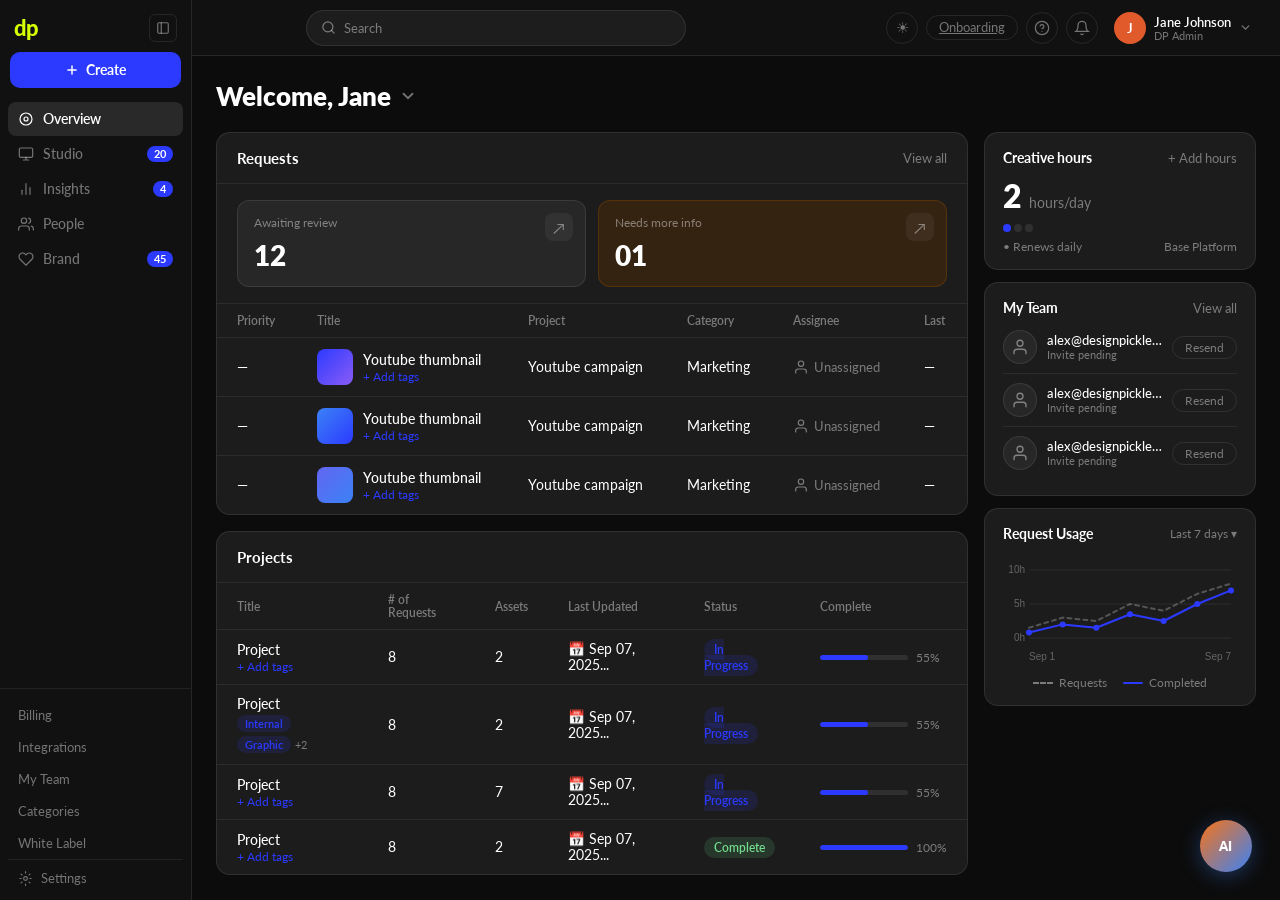
==== commit dbe3f1d1: "Feat: collapsible sidebar for dashboard Clicking the layout toggle button collapses the sidenav to a" ====
--- a/index.html
+++ b/index.html
@@ -17,7 +17,7 @@
   <div class="db-sidebar">
     <div class="db-sb-top">
       <a href="index.html" class="db-logo-mark">dp</a>
-      <button class="db-collapse-btn" title="Collapse"><svg viewBox="0 0 24 24" fill="none" stroke="currentColor" stroke-width="2" stroke-linecap="round"><rect x="3" y="3" width="18" height="18" rx="2"/><line x1="9" y1="3" x2="9" y2="21"/></svg></button>
+      <button class="db-collapse-btn" id="db-collapse-btn" onclick="toggleDbSidebar()" title="Collapse sidebar"><svg viewBox="0 0 24 24" fill="none" stroke="currentColor" stroke-width="2" stroke-linecap="round"><rect x="3" y="3" width="18" height="18" rx="2"/><line x1="9" y1="3" x2="9" y2="21"/></svg></button>
     </div>
     <a class="db-create-btn" href="request.html"><svg viewBox="0 0 24 24"><line x1="12" y1="5" x2="12" y2="19"/><line x1="5" y1="12" x2="19" y2="12"/></svg>Create</a>
     <nav class="db-nav">
@@ -124,6 +124,16 @@
 </a>
 
 <script>
+function toggleDbSidebar() {
+  const sb = document.querySelector('.db-sidebar');
+  const btn = document.getElementById('db-collapse-btn');
+  sb.classList.toggle('collapsed');
+  const isCollapsed = sb.classList.contains('collapsed');
+  btn.title = isCollapsed ? 'Expand sidebar' : 'Collapse sidebar';
+  btn.querySelector('svg').style.transform = isCollapsed ? 'scaleX(-1)' : '';
+  setTimeout(buildDbChart, 220); // redraw chart after transition
+}
+
 function toggleDbTheme() {
   document.getElementById('db-wrap').classList.toggle('light');
   const btn = document.querySelector('.db-theme-btn');
--- a/css/styles.css
+++ b/css/styles.css
@@ -55,31 +55,45 @@
 }
 
 /* Sidebar */
-.db-sidebar{width:192px;min-width:192px;background:var(--db-sb);border-right:1px solid var(--db-border);display:flex;flex-direction:column;flex-shrink:0;overflow:hidden}
-.db-sb-top{display:flex;align-items:center;justify-content:space-between;padding:14px 14px 10px}
-.db-logo-mark{font-size:22px;font-weight:900;letter-spacing:-.04em;line-height:1;cursor:pointer;text-decoration:none}
+.db-sidebar{width:192px;min-width:192px;background:var(--db-sb);border-right:1px solid var(--db-border);display:flex;flex-direction:column;flex-shrink:0;overflow:hidden;transition:width .2s ease,min-width .2s ease}
+.db-sb-top{display:flex;align-items:center;justify-content:space-between;padding:14px 14px 10px;flex-shrink:0}
+.db-logo-mark{font-size:22px;font-weight:900;letter-spacing:-.04em;line-height:1;cursor:pointer;text-decoration:none;transition:opacity .15s,width .2s}
 #db-wrap:not(.light) .db-logo-mark{color:var(--color-volt)}
 #db-wrap.light .db-logo-mark{color:#0B0C0B}
-.db-collapse-btn{width:28px;height:28px;border-radius:6px;border:1px solid var(--db-border);background:transparent;cursor:pointer;display:flex;align-items:center;justify-content:center;color:var(--db-muted);transition:all .12s}
+.db-collapse-btn{width:28px;height:28px;border-radius:6px;border:1px solid var(--db-border);background:transparent;cursor:pointer;display:flex;align-items:center;justify-content:center;color:var(--db-muted);transition:all .12s;flex-shrink:0}
 .db-collapse-btn:hover{background:var(--db-hover);color:var(--db-text)}
-.db-collapse-btn svg{width:14px;height:14px}
-.db-create-btn{margin:0 10px 14px;padding:10px 16px;border-radius:10px;background:var(--color-primary);color:#fff;font-family:inherit;font-size:13.5px;font-weight:700;border:none;cursor:pointer;display:flex;align-items:center;justify-content:center;gap:7px;transition:background .12s;text-decoration:none}
+.db-collapse-btn svg{width:14px;height:14px;transition:transform .2s}
+.db-create-btn{margin:0 10px 14px;padding:10px 16px;border-radius:10px;background:var(--color-primary);color:#fff;font-family:inherit;font-size:13.5px;font-weight:700;border:none;cursor:pointer;display:flex;align-items:center;justify-content:center;gap:7px;transition:background .12s,padding .2s,margin .2s;text-decoration:none;overflow:hidden;white-space:nowrap}
 .db-create-btn:hover{background:#2834E5}
-.db-create-btn svg{width:14px;height:14px;stroke:#fff;stroke-width:2.5;stroke-linecap:round;fill:none}
-.db-nav{flex:1;overflow-y:auto;padding:0 8px}
+.db-create-btn svg{width:14px;height:14px;stroke:#fff;stroke-width:2.5;stroke-linecap:round;fill:none;flex-shrink:0}
+.db-nav{flex:1;overflow-y:auto;padding:0 8px;overflow-x:hidden}
 .db-nav::-webkit-scrollbar{width:0}
-.db-nav-item{display:flex;align-items:center;justify-content:space-between;padding:9px 10px;border-radius:8px;cursor:pointer;transition:background .12s;margin-bottom:1px}
+.db-nav-item{display:flex;align-items:center;justify-content:space-between;padding:9px 10px;border-radius:8px;cursor:pointer;transition:background .12s;margin-bottom:1px;overflow:hidden}
 .db-nav-item:hover{background:var(--db-hover)}
 .db-nav-item.active{background:var(--db-active)}
-.db-nav-left{display:flex;align-items:center;gap:9px;font-size:13.5px;color:var(--db-muted);font-weight:500}
+.db-nav-left{display:flex;align-items:center;gap:9px;font-size:13.5px;color:var(--db-muted);font-weight:500;white-space:nowrap;overflow:hidden}
 .db-nav-left svg{width:16px;height:16px;flex-shrink:0}
 .db-nav-item.active .db-nav-left{color:var(--db-text);font-weight:600}
-.db-badge{padding:2px 7px;border-radius:9999px;background:var(--color-primary);color:#fff;font-size:10.5px;font-weight:700}
-.db-sb-footer{padding:10px 8px 0;border-top:1px solid var(--db-divider)}
-.db-sb-link{display:flex;align-items:center;padding:8px 10px;border-radius:8px;font-size:13px;color:var(--db-muted);cursor:pointer;transition:background .12s}
+.db-badge{padding:2px 7px;border-radius:9999px;background:var(--color-primary);color:#fff;font-size:10.5px;font-weight:700;transition:opacity .15s,width .15s;flex-shrink:0}
+.db-sb-footer{padding:10px 8px 0;border-top:1px solid var(--db-divider);overflow:hidden;transition:opacity .15s}
+.db-sb-link{display:flex;align-items:center;padding:8px 10px;border-radius:8px;font-size:13px;color:var(--db-muted);cursor:pointer;transition:background .12s;white-space:nowrap}
 .db-sb-link:hover{background:var(--db-hover);color:var(--db-text)}
-.db-sb-settings{display:flex;align-items:center;gap:8px;padding:10px 10px 14px;font-size:13px;color:var(--db-muted);cursor:pointer;margin:0 8px;border-top:1px solid var(--db-divider)}
-.db-sb-settings svg{width:15px;height:15px}
+.db-sb-settings{display:flex;align-items:center;gap:8px;padding:10px 10px 14px;font-size:13px;color:var(--db-muted);cursor:pointer;margin:0 8px;border-top:1px solid var(--db-divider);white-space:nowrap;overflow:hidden}
+.db-sb-settings svg{width:15px;height:15px;flex-shrink:0}
+
+/* Collapsed sidebar — icon-only mode */
+.db-sidebar.collapsed{width:56px;min-width:56px}
+.db-sidebar.collapsed .db-sb-top{justify-content:center;padding:14px 0 10px}
+.db-sidebar.collapsed .db-logo-mark{display:none}
+.db-sidebar.collapsed .db-create-btn{margin:0 auto 14px;padding:10px;width:36px;gap:0;font-size:0}
+.db-sidebar.collapsed .db-nav{padding:0 4px}
+.db-sidebar.collapsed .db-nav-item{justify-content:center;padding:10px 0}
+.db-sidebar.collapsed .db-nav-left{gap:0;font-size:0}
+.db-sidebar.collapsed .db-nav-left svg{width:18px;height:18px}
+.db-sidebar.collapsed .db-badge{display:none}
+.db-sidebar.collapsed .db-sb-footer{display:none}
+.db-sidebar.collapsed .db-sb-settings{justify-content:center;gap:0;font-size:0;padding:10px 0 14px;margin:0 4px}
+.db-sidebar.collapsed .db-sb-settings svg{width:17px;height:17px}
 
 /* Content area */
 .db-content-area{flex:1;min-width:0;display:flex;flex-direction:column;background:var(--db-bg);overflow:hidden;min-height:100vh}
@@ -122,7 +136,7 @@
 .db-view-all:hover{color:var(--db-text)}
 
 /* Stat boxes */
-.db-stat-row{display:flex;gap:12px;padding:16px 20px;border-bottom:1px solid var(--db-divider)}
+.db-stat-row{display:flex;gap:12px;padding:16px 20px;border-bottom:1px solid var(--db-divider);min-width:0}
 .db-stat-box{flex:1;border:1px solid var(--db-border);border-radius:12px;padding:14px 16px;position:relative;cursor:pointer;background:var(--db-hover)}
 #db-wrap:not(.light) .db-stat-box.warn{background:rgba(100,50,0,.35);border-color:rgba(160,90,0,.3)}
 #db-wrap.light .db-stat-box.warn{background:#FFF8EE;border-color:#FDE68A}
@@ -137,7 +151,7 @@
 .db-table tr:last-child td{border-bottom:none}
 .db-table tbody tr{transition:background .1s;cursor:pointer}
 .db-table tbody tr:hover td{background:var(--db-hover)}
-.db-req-thumb{width:36px;height:36px;border-radius:8px;flex-shrink:0}
+.db-req-thumb{width:36px;height:36px;border-radius:8px;flex-shrink:0;display:block}
 .db-req-name{font-size:13.5px;font-weight:500;color:var(--db-text);margin-bottom:2px}
 .db-req-tag{font-size:11.5px;color:var(--color-primary);cursor:pointer}
 .db-unassigned{display:flex;align-items:center;gap:5px;color:var(--db-muted);font-size:13px}
@@ -150,7 +164,7 @@
 .db-progress-fill{height:100%;background:var(--color-primary);border-radius:3px}
 
 /* Right cards */
-.db-right-card{background:var(--db-card);border:1px solid var(--db-border);border-radius:14px;padding:16px 18px}
+.db-right-card{background:var(--db-card);border:1px solid var(--db-border);border-radius:14px;padding:16px 18px;overflow:hidden}
 .db-rc-hd{display:flex;align-items:center;justify-content:space-between;margin-bottom:14px}
 .db-rc-title{font-size:14px;font-weight:700;color:var(--db-text)}
 .db-rc-action{font-size:13px;color:var(--db-muted);cursor:pointer;transition:color .12s}
@@ -199,7 +213,7 @@
 /* "+N more" overflow hint */
 .db-tag-more{font-size:11px;color:var(--db-muted);align-self:center}
 /* Chart canvas */
-.db-chart-canvas{width:100%;height:110px;display:block}
+.db-chart-canvas{width:100%;max-width:100%;height:110px;display:block}
 /* Small variant for rc-action */
 .db-rc-action-sm{font-size:12px}
 
@@ -661,9 +675,12 @@
 .ra-nav-list{flex:1;overflow-y:auto;padding:0 6px 12px}
 .ra-nav-list::-webkit-scrollbar{width:3px}
 .ra-nav-list::-webkit-scrollbar-thumb{background:var(--ra-border);border-radius:2px}
-.ra-nav-item{padding:9px 10px;border-radius:9px;cursor:pointer;transition:background .1s;margin-bottom:2px}
+.ra-nav-item{padding:9px 10px;border-radius:9px;cursor:pointer;transition:background .1s;margin-bottom:2px;position:relative}
 .ra-nav-item:hover{background:var(--ra-hover)}
 .ra-nav-item.active{background:var(--ra-active)}
+.ra-nav-del{position:absolute;right:7px;top:50%;transform:translateY(-50%);width:20px;height:20px;border-radius:5px;border:none;background:transparent;color:var(--ra-muted);cursor:pointer;display:none;align-items:center;justify-content:center;font-size:13px;line-height:1;padding:0;transition:all .12s}
+.ra-nav-item:hover .ra-nav-del{display:flex}
+.ra-nav-del:hover{background:rgba(239,68,68,.15);color:#EF4444}
 .ra-nav-item-title{font-size:12.5px;font-weight:500;color:var(--ra-text);white-space:nowrap;overflow:hidden;text-overflow:ellipsis;display:flex;align-items:center;gap:5px}
 .ra-nav-item-time{font-size:11px;color:var(--ra-muted);margin-top:2px}
 .ra-nav-empty{padding:24px 14px;font-size:12px;color:var(--ra-muted);text-align:center}
